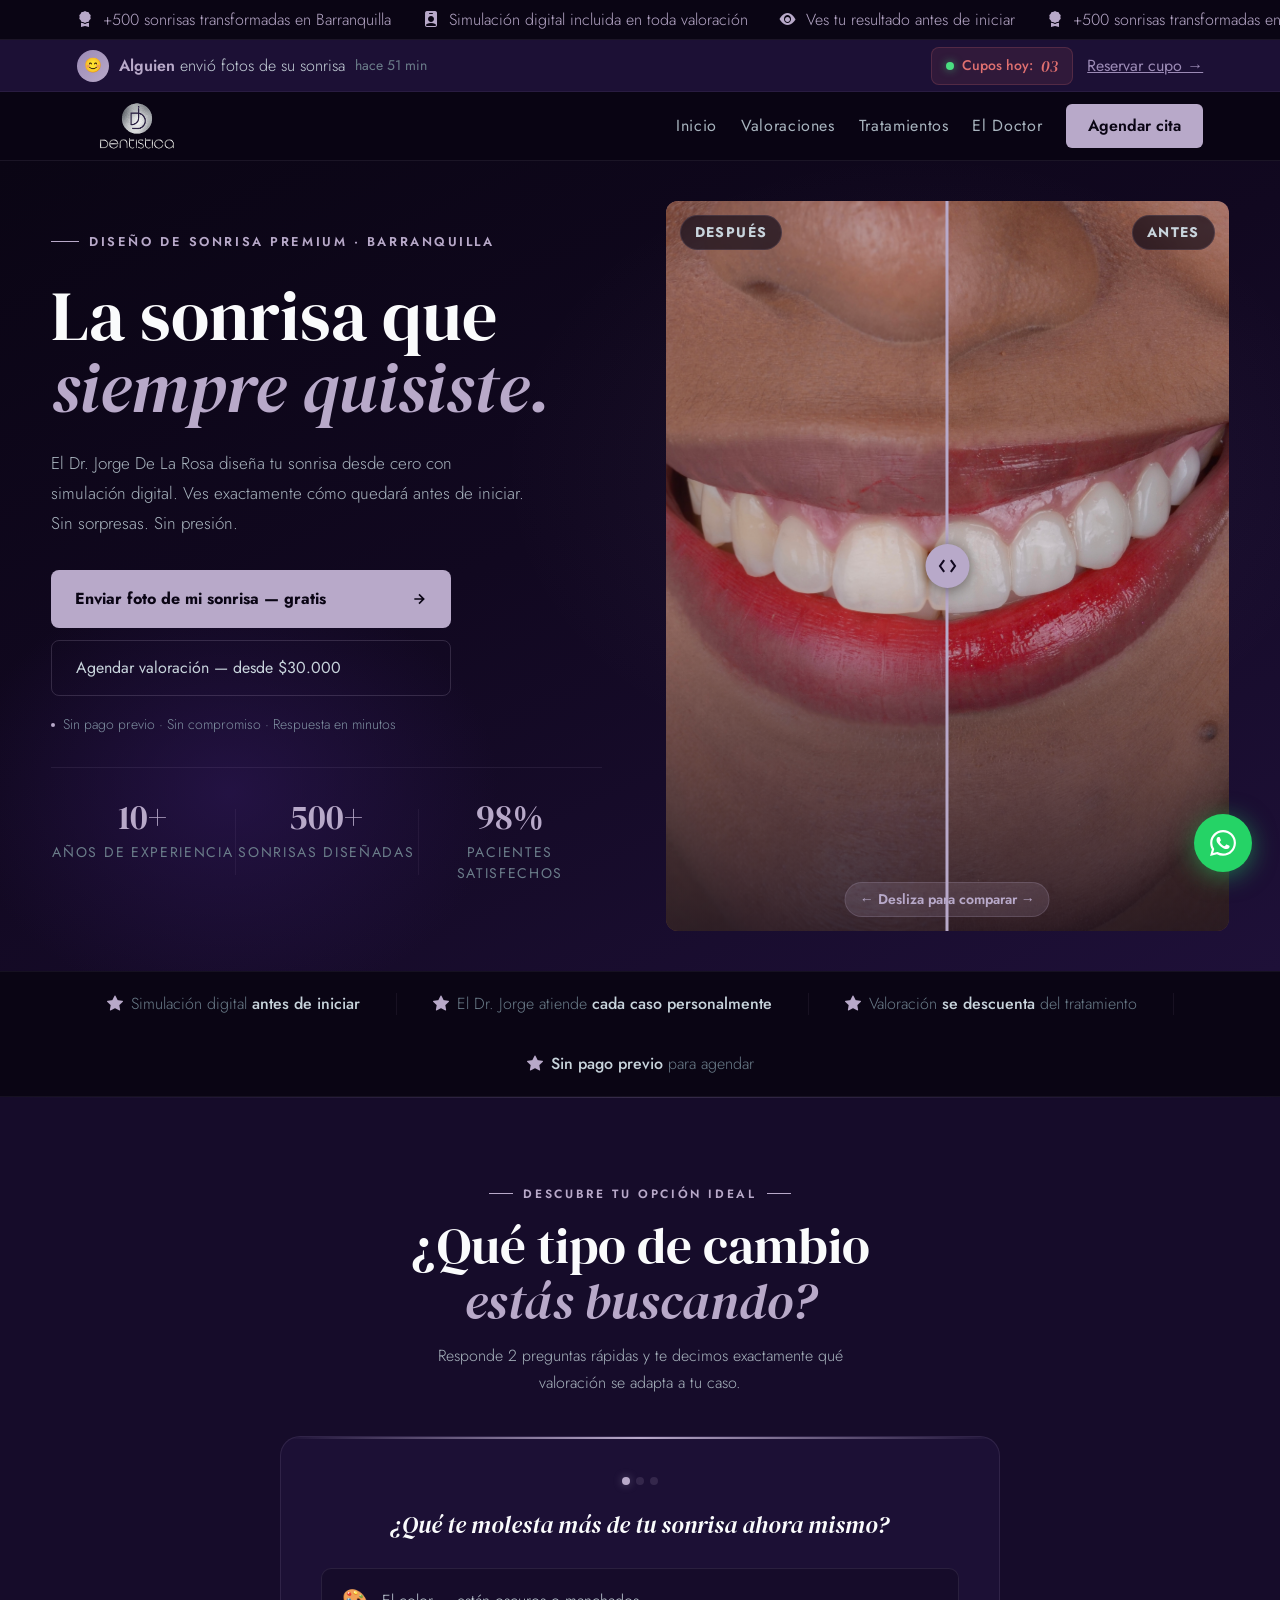
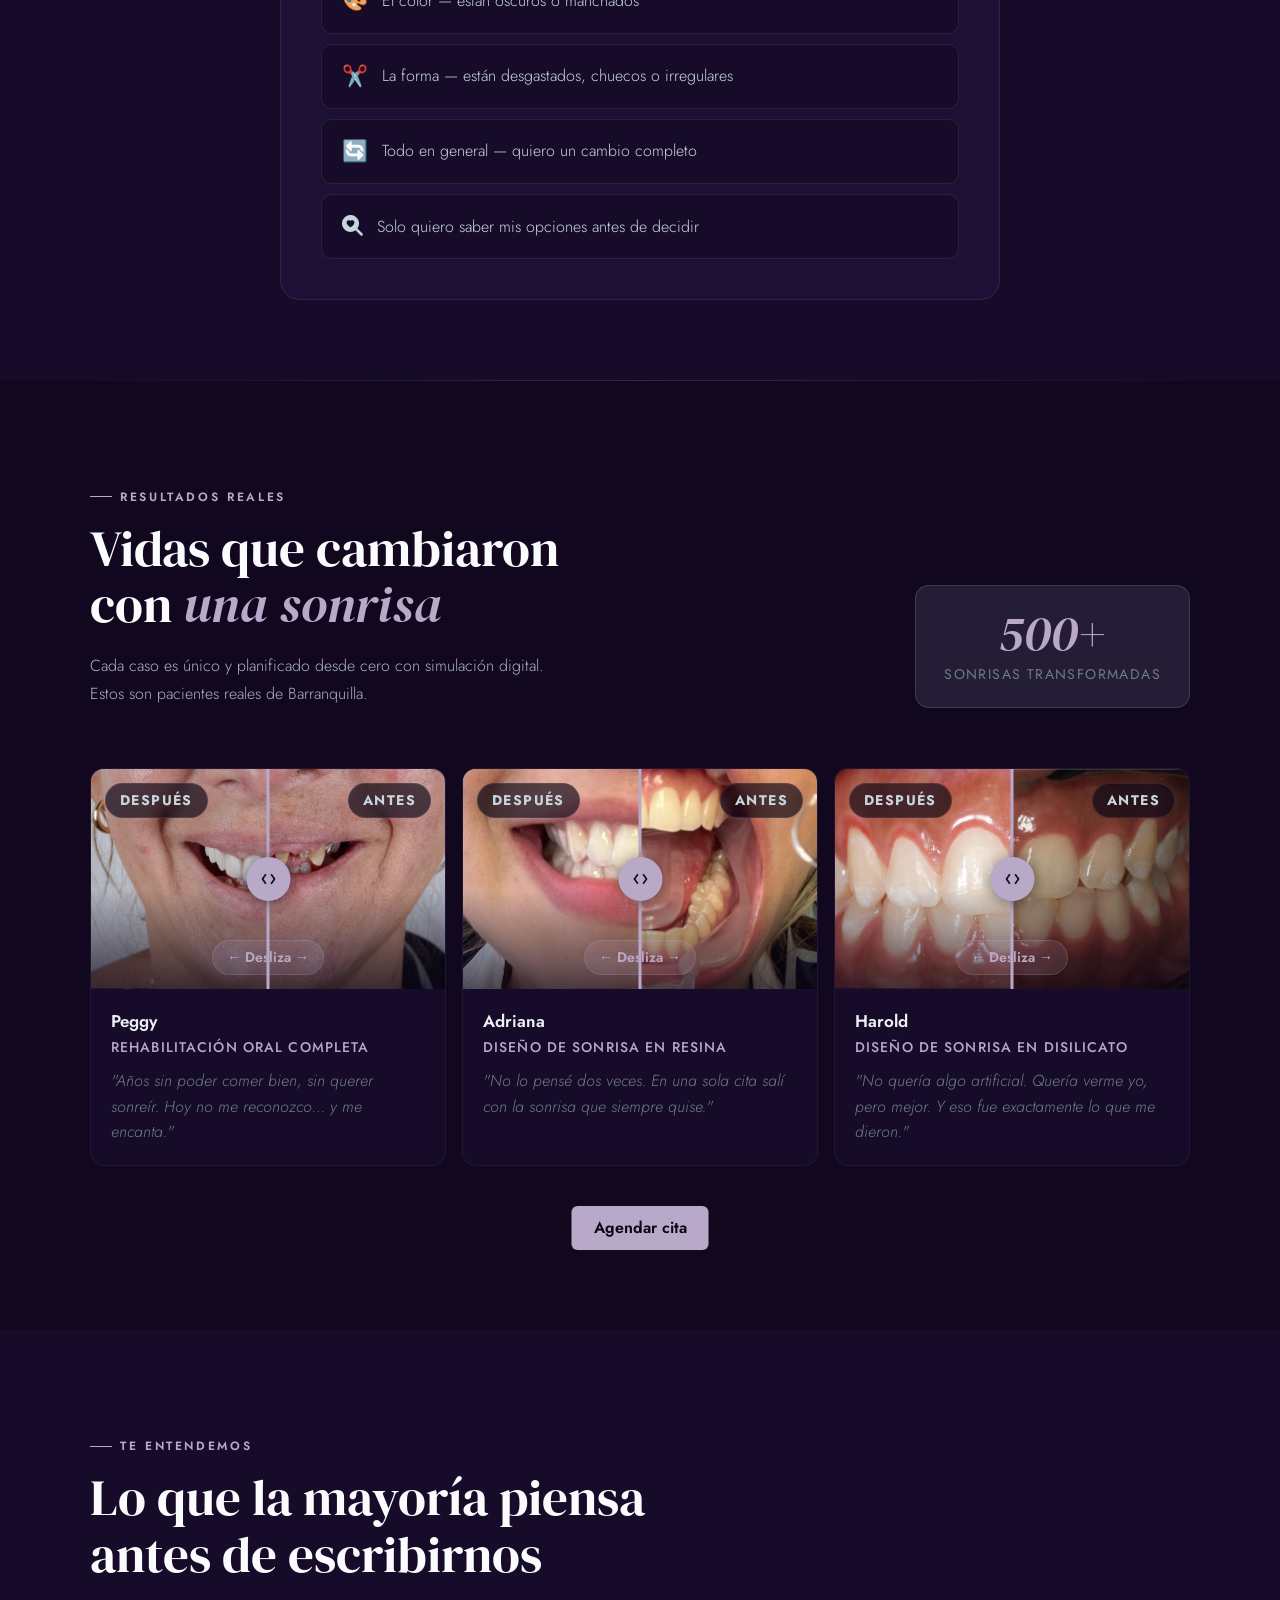
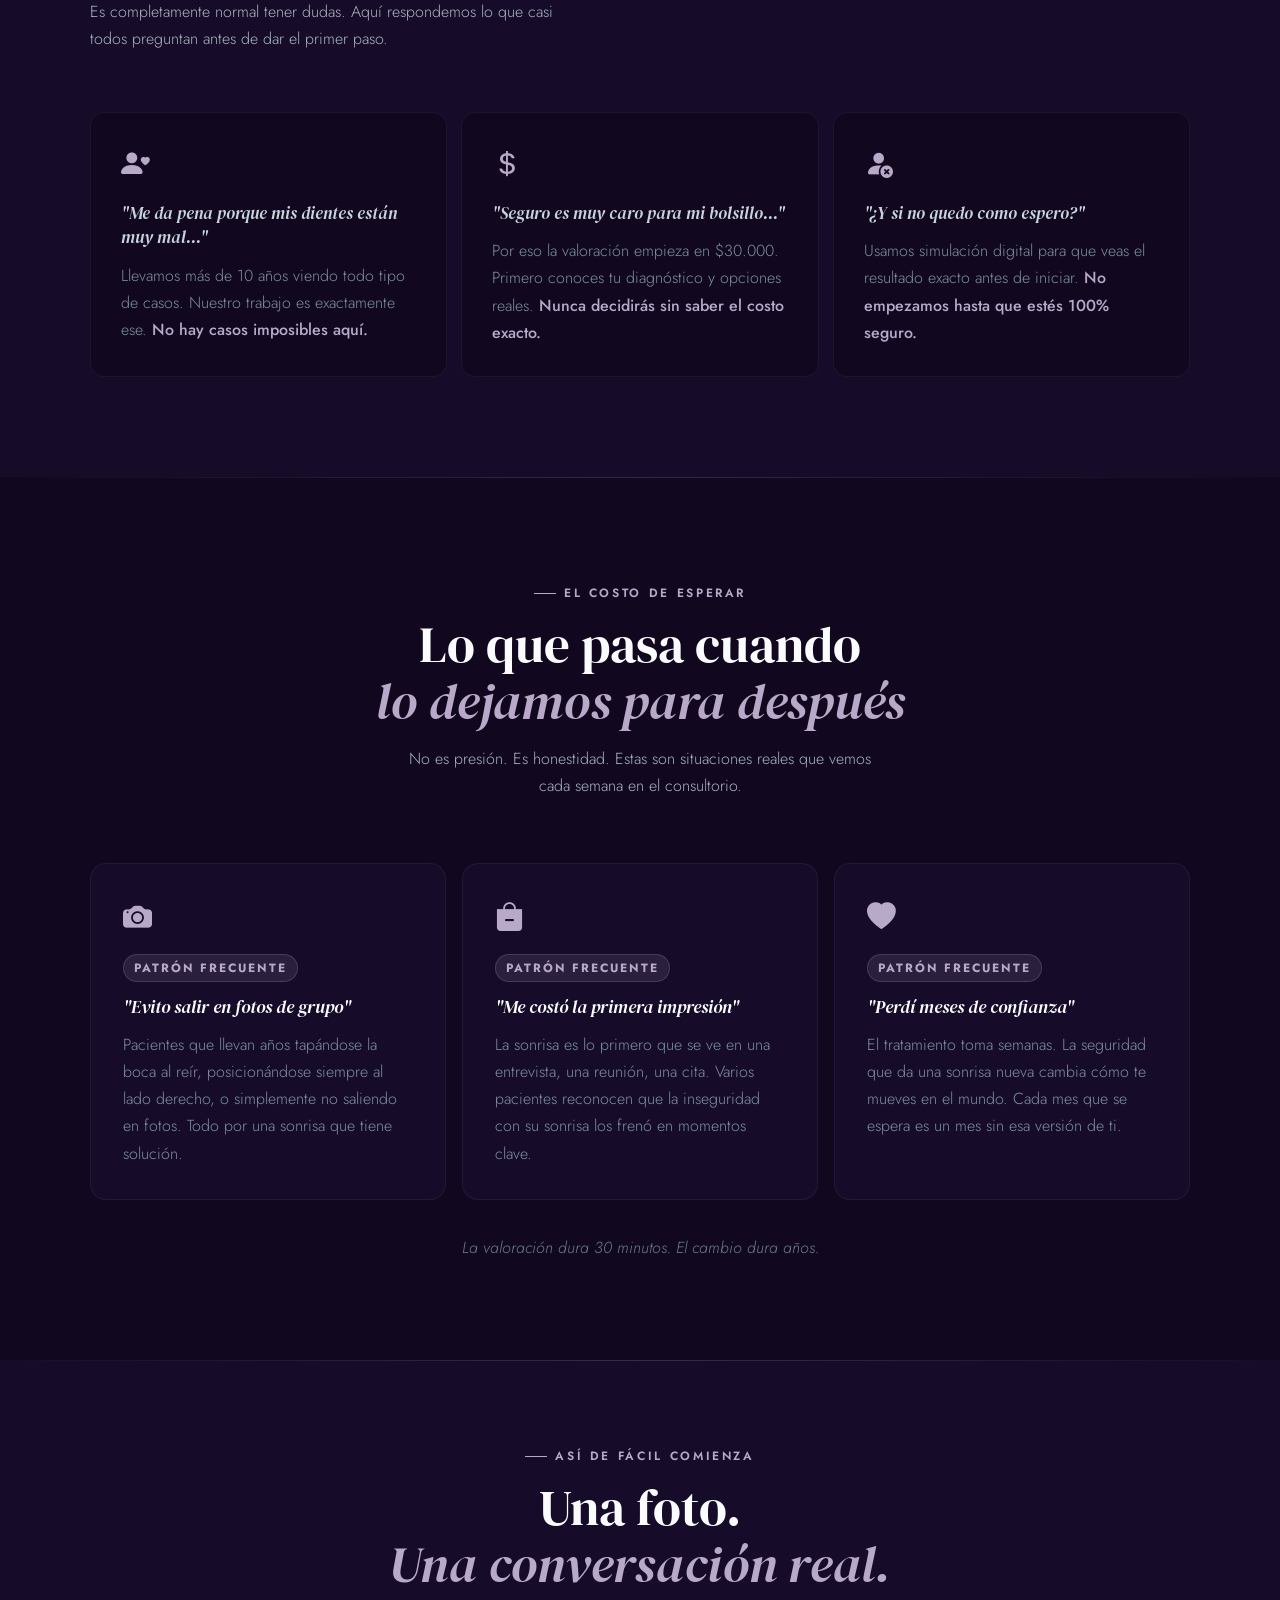
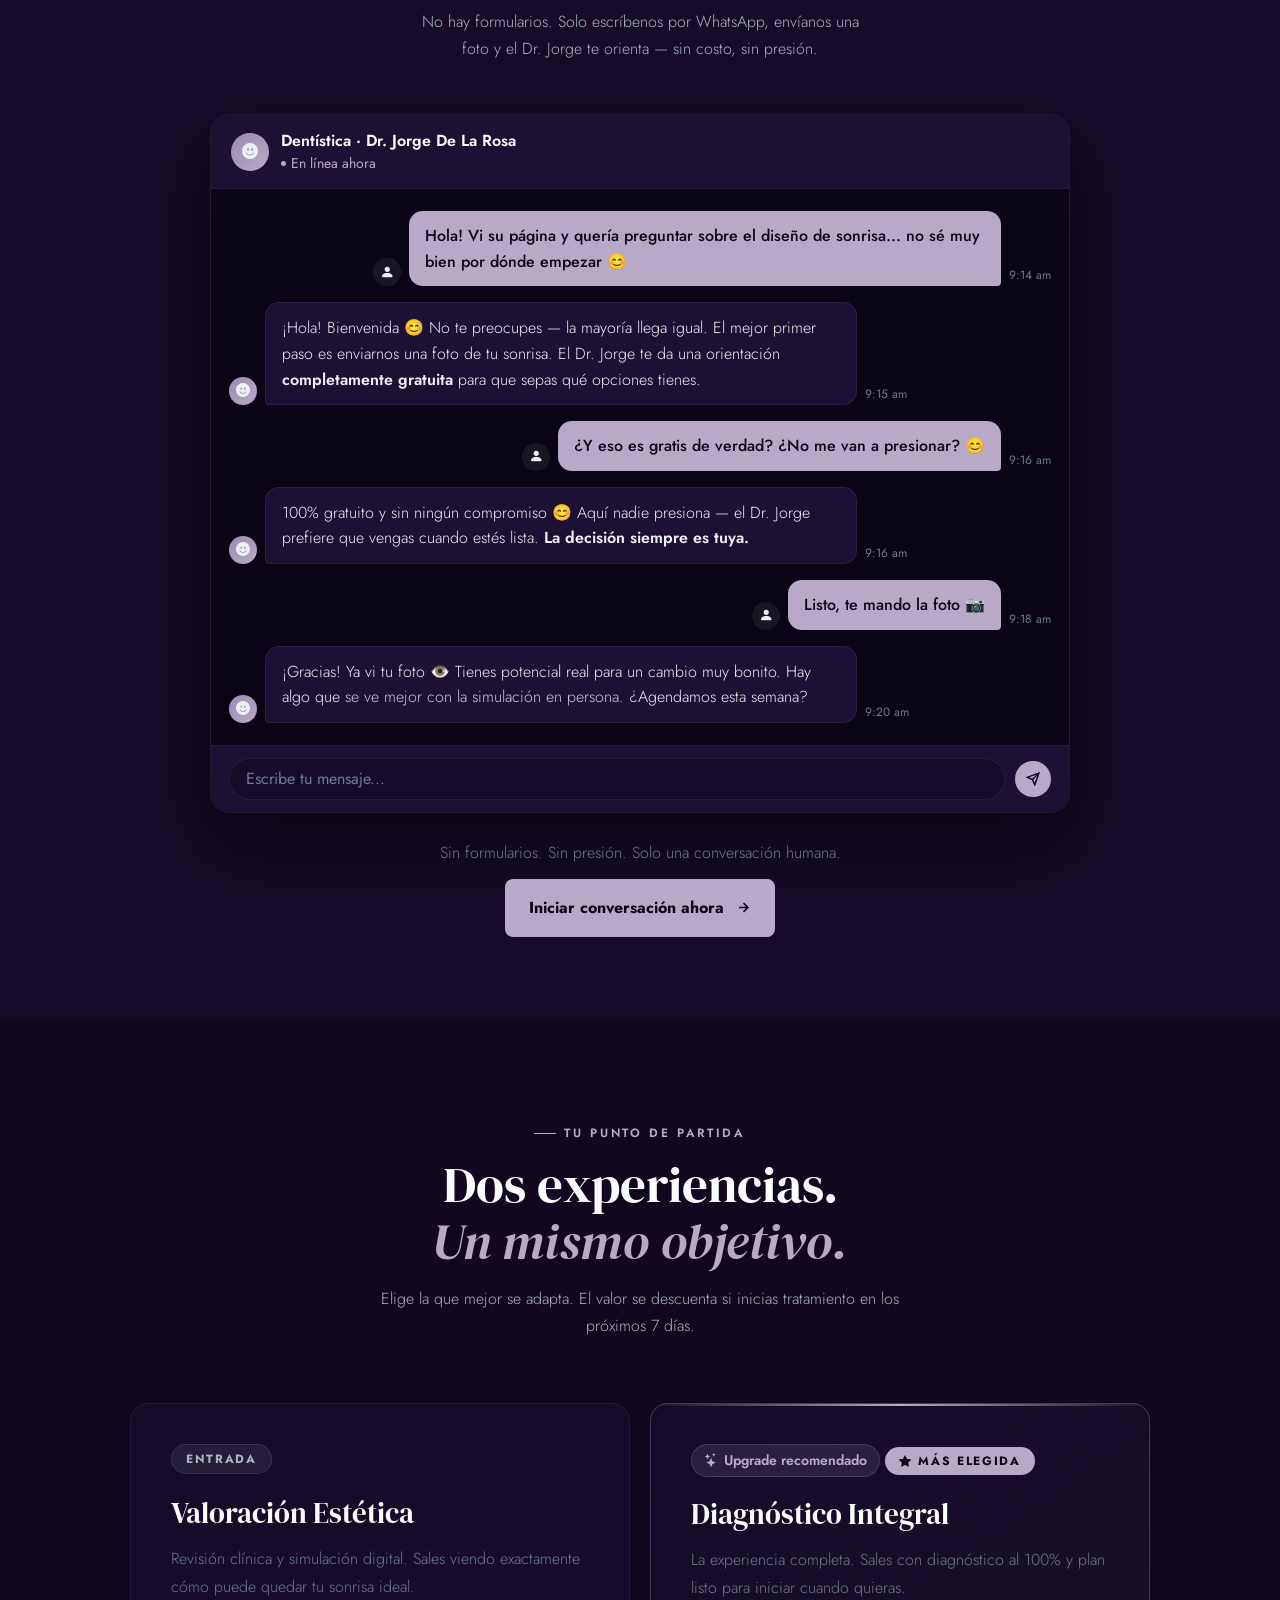
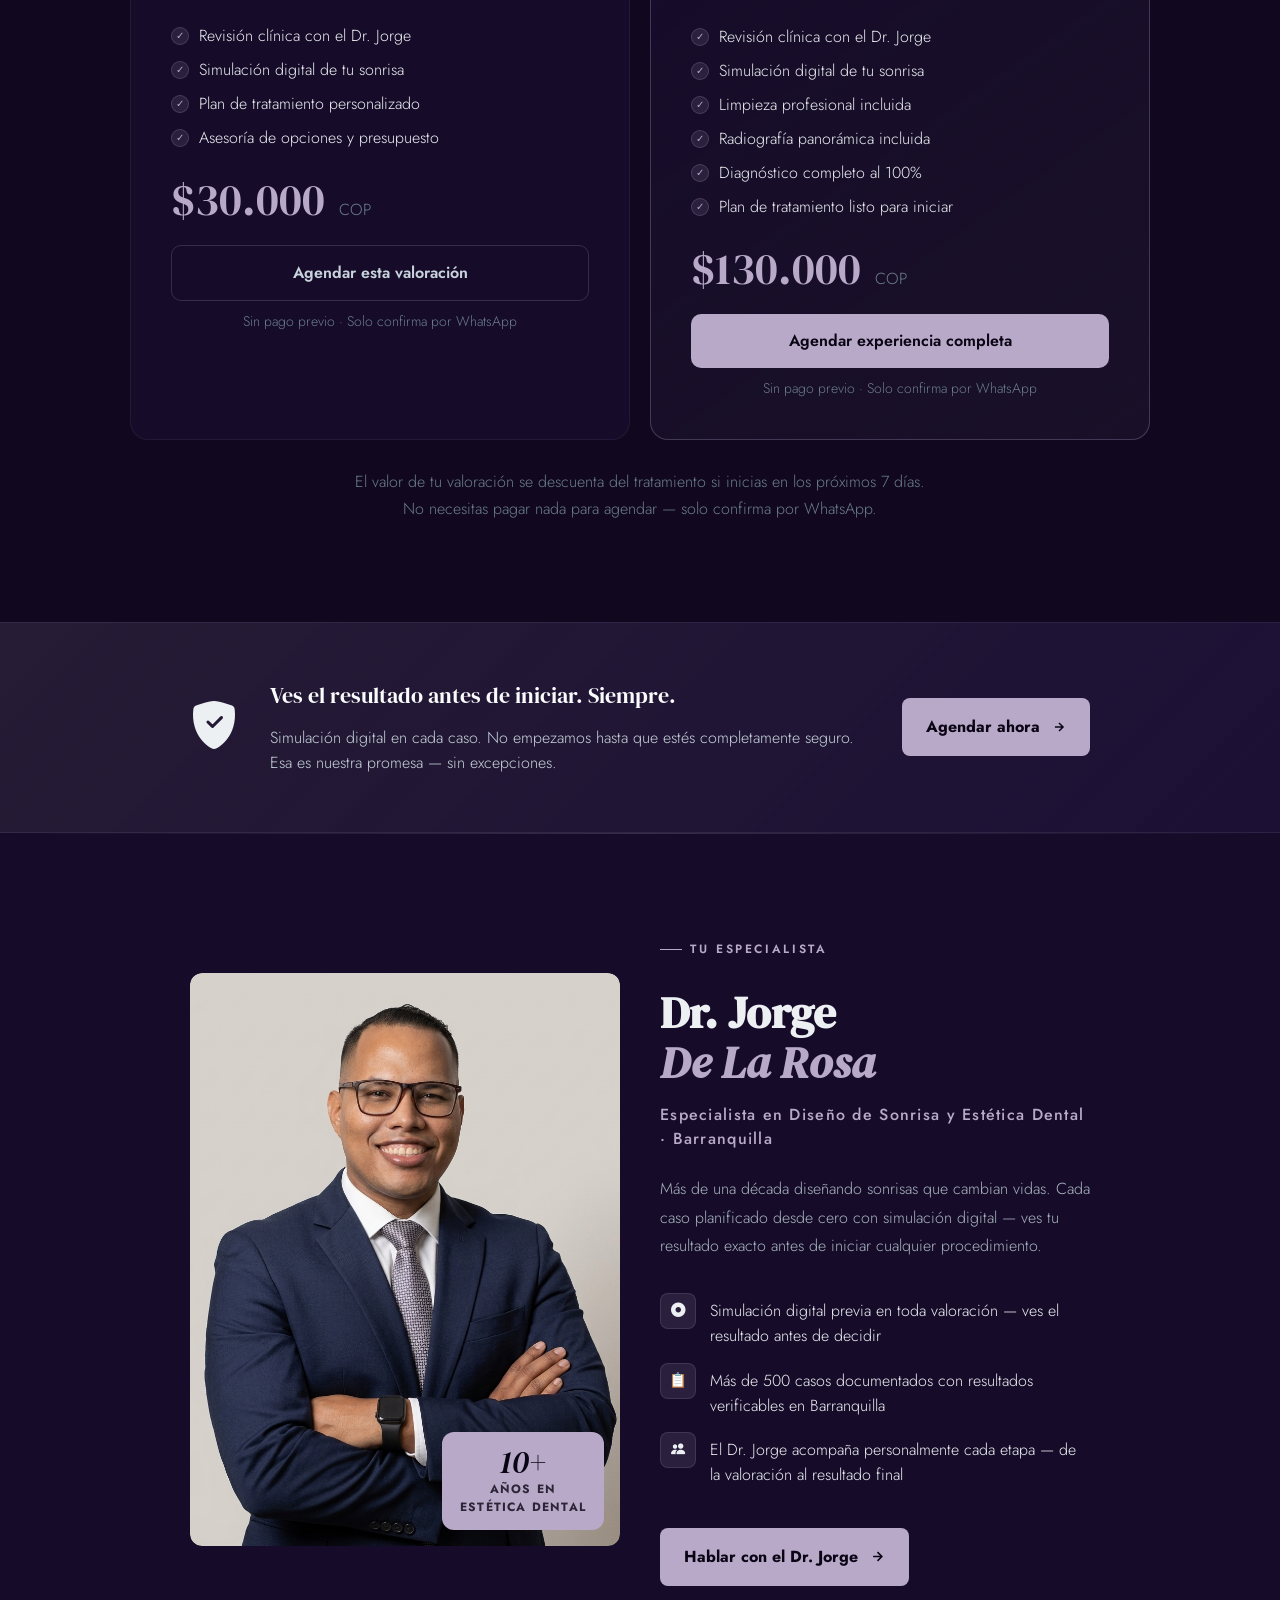
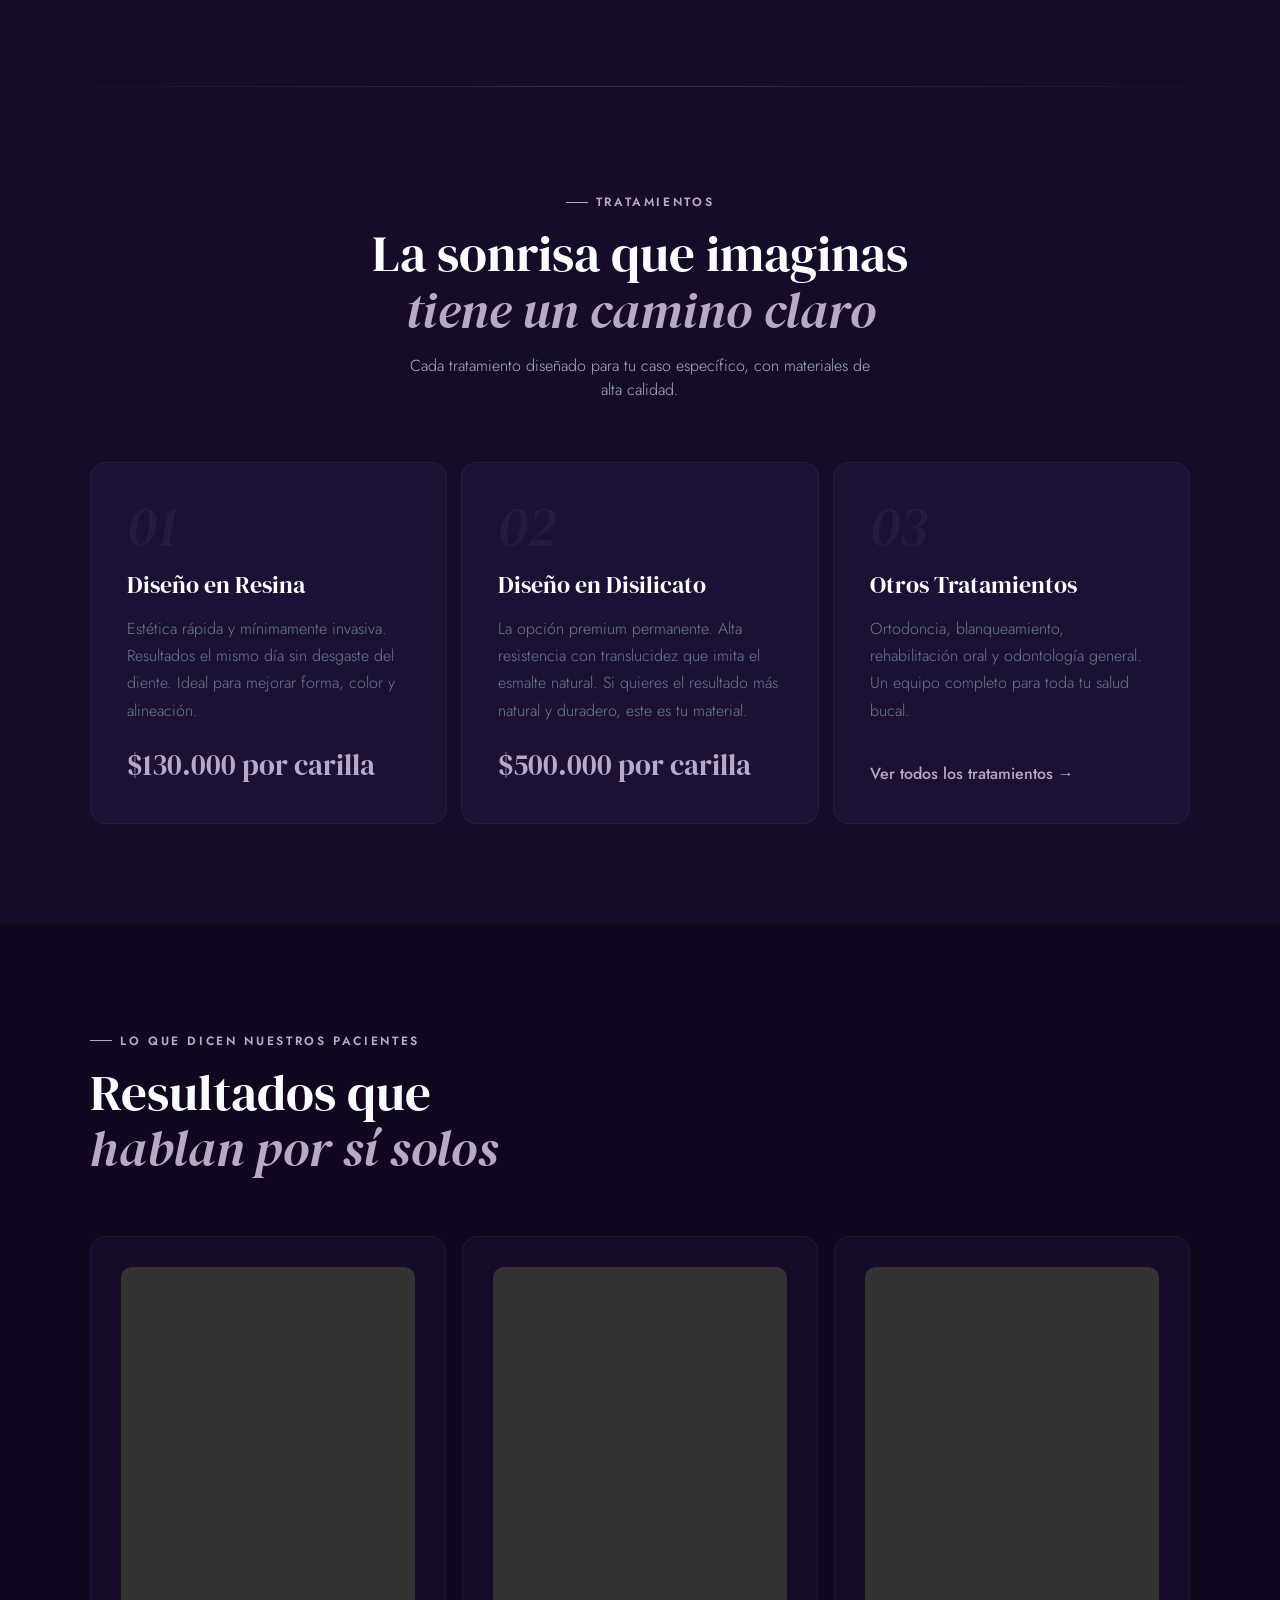
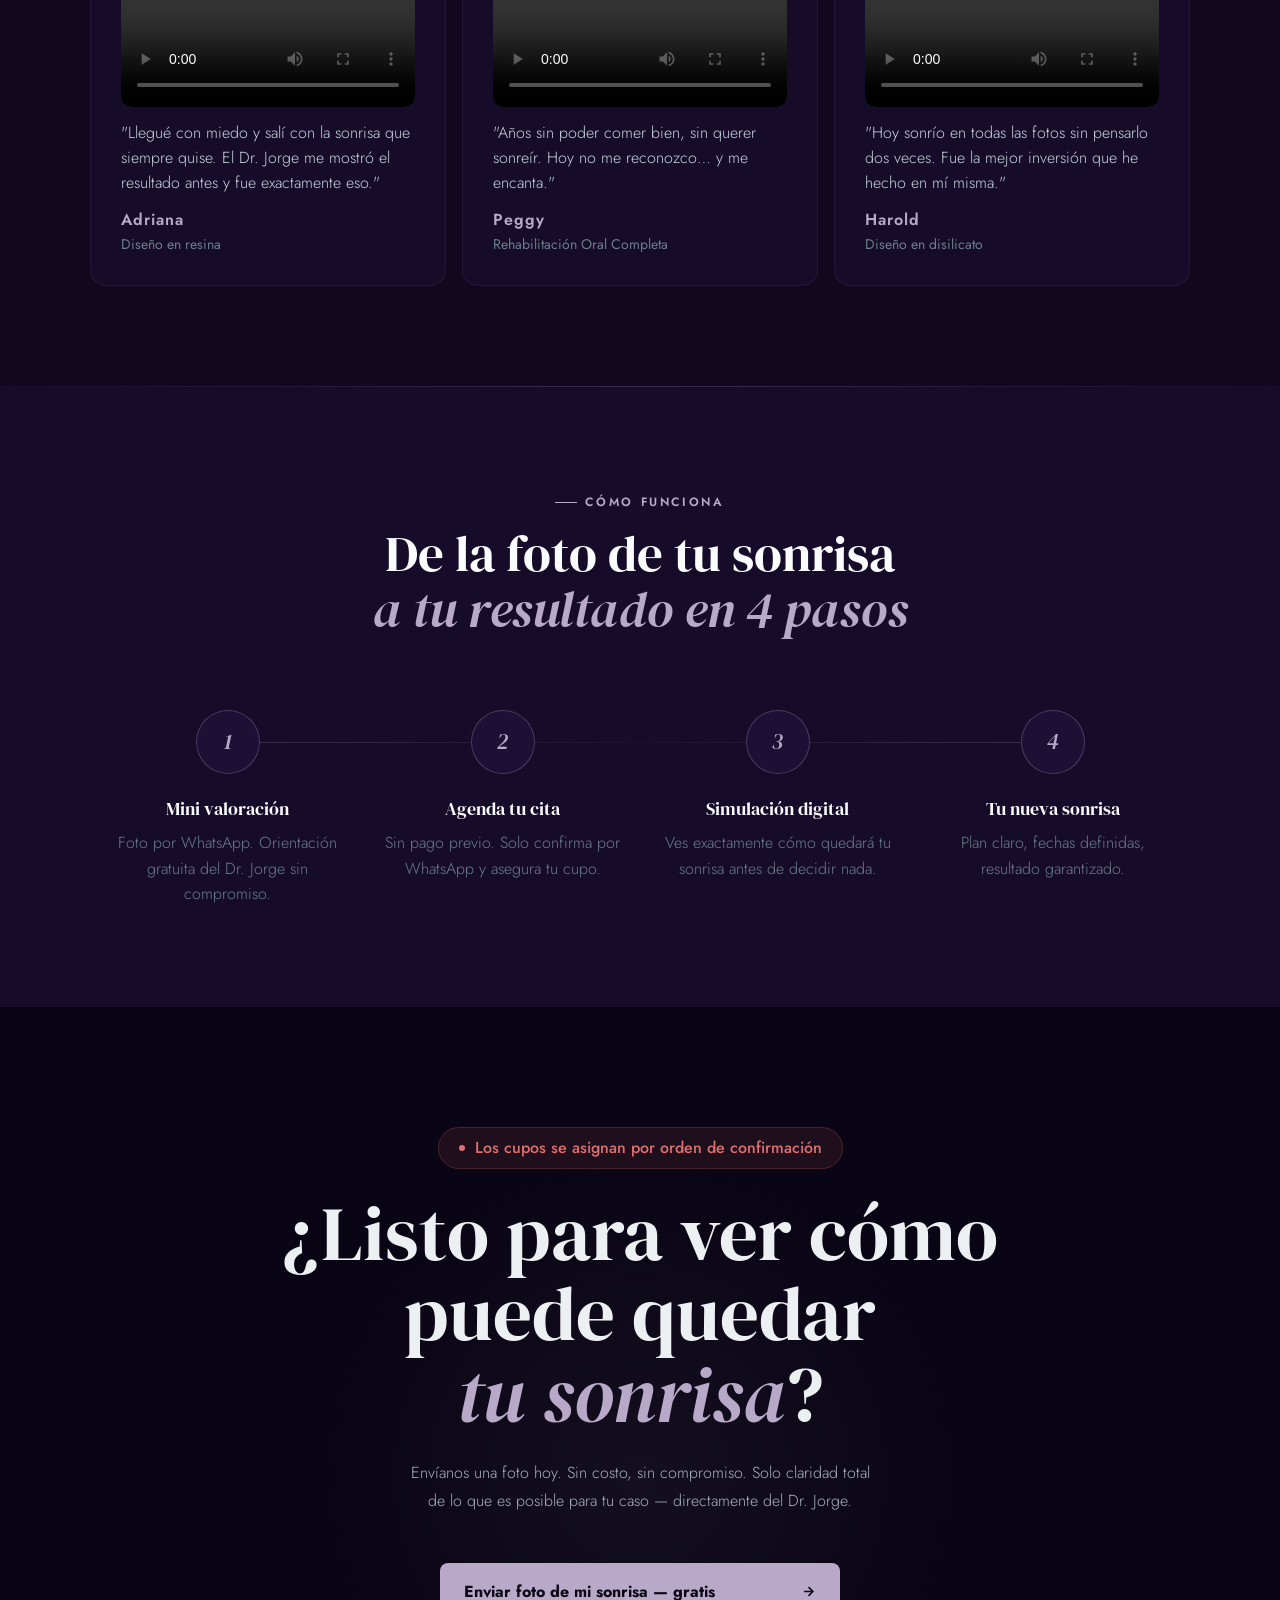
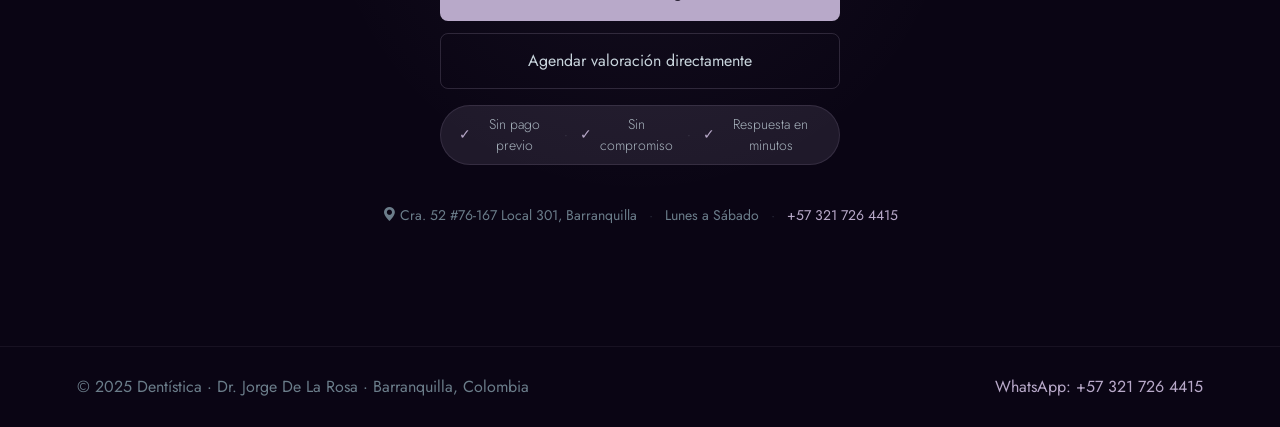
==== index.html @ 44bc18ec "doctor" ====
<!DOCTYPE html>
<html lang="es">
<head>
  <meta charset="UTF-8">
  <meta name="viewport" content="width=device-width, initial-scale=1.0">
  <title>Dentística · Diseño de Sonrisa Premium | Barranquilla</title>
  <link rel="preconnect" href="https://fonts.googleapis.com">
  <link href="https://fonts.googleapis.com/css2?family=Marcellus&family=DM+Serif+Display:ital@0;1&family=Jost:wght@300;400;500;600&display=swap" rel="stylesheet">
  <link rel="stylesheet" href="https://cdn.jsdelivr.net/npm/bootstrap-icons@1.10.5/font/bootstrap-icons.css">
  <link rel="stylesheet" href="styles.css">
  <link rel="icon" href="logoDentisticaCompleto.png">
</head>
<body>

  <!-- ── ANNOUNCEMENT ── -->
  <div class="ann" role="region" aria-label="Anuncios">
    <div class="ann-track">
      <div class="ann-item"><i class="bi bi-award-fill"></i> +500 sonrisas transformadas en Barranquilla</div>
      <div class="ann-item"><i class="bi bi-person-badge-fill"></i> Simulación digital incluida en toda valoración</div>
      <div class="ann-item"><i class="bi bi-eye-fill"></i> Ves tu resultado antes de iniciar</div>
      <div class="ann-item"><i class="bi bi-award-fill"></i> +500 sonrisas transformadas en Barranquilla</div>
      <div class="ann-item"><i class="bi bi-person-badge-fill"></i> Simulación digital incluida en toda valoración</div>
      <div class="ann-item"><i class="bi bi-eye-fill"></i> Ves tu resultado antes de iniciar</div>
      <div class="ann-item"><i class="bi bi-award-fill"></i> +500 sonrisas transformadas en Barranquilla</div>
    </div>
  </div>

  <!-- ── ACTIVITY BAR ── -->
  <div class="activity-bar">
    <div class="ab-left">
      <div class="ab-avatar">😊</div>
      <div class="ab-label" id="abLabel"><b>Alguien</b> envió fotos de su sonrisa</div>
      <div class="ab-time" id="abTime">hace 51 min</div>
    </div>
    <div class="ab-urgency">
      <span class="ab-dot"></span>
      <span>Cupos hoy:</span>
      <span class="ab-timer" id="abTimer">03</span>
    </div>
    <a href="https://wa.me/573217264415?text=Hola!%20Quiero%20reservar%20mi%20cupo" style="color: var(--lila-d); text-decoration: underline;">Reservar cupo →</a>
  </div>

  <!-- ── NAVBAR ── -->
  <nav class="navbar">
    <div class="nav-container">
      <a href="index.html" class="logo">
        <img src="logoDentisticaCompleto.png" alt="Dentística" class="logo-img">
      </a>
      <button class="nav-toggle" id="navToggle" aria-label="Menú">
        <span></span><span></span><span></span>
      </button>
      <div class="nav-menu" id="navMenu">
        <a href="index.html" class="nav-link">Inicio</a>
        <a href="valoracion.html" class="nav-link">Valoraciones</a>
        <a href="tratamientos.html" class="nav-link">Tratamientos</a>
        <a href="doctor.html" class="nav-link">El Doctor</a>
        <a href="https://wa.me/573217264415?text=Hola!%20Quiero%20agendar%20mi%20valoración" class="nav-cta">Agendar cita</a>
      </div>
    </div>
  </nav>

  <!-- ── HERO ── -->
  <section class="hero">
    <div class="hero-bg"></div>
    <div class="hero-left">
      <div class="eyebrow"><span class="eline"></span>Diseño de Sonrisa Premium · Barranquilla</div>
      <h1 class="hero-h1">
        <span class="ln">La sonrisa que</span>
        <span class="li">siempre quisiste.</span>
      </h1>
      <p class="hero-sub">El Dr. Jorge De La Rosa diseña tu sonrisa desde cero con simulación digital. Ves exactamente cómo quedará antes de iniciar. Sin sorpresas. Sin presión.</p>
      <div class="hero-ctas">
        <a href="https://wa.me/573217264415?text=Hola!%20Quiero%20enviar%20la%20foto%20de%20mi%20sonrisa%20para%20mi%20valoración%20gratuita" class="btn-main">
          <span>Enviar foto de mi sonrisa — gratis</span>
          <svg width="16" height="16" viewBox="0 0 24 24" fill="none" stroke="currentColor" stroke-width="2.5"><path d="M5 12h14M12 5l7 7-7 7"/></svg>
        </a>
        <a href="https://wa.me/573217264415?text=Hola!%20Quiero%20agendar%20mi%20valoración%20desde%2030.000" class="btn-ghost">Agendar valoración — desde $30.000</a>
        <div class="hero-trust"><span class="trust-dot"></span>Sin pago previo · Sin compromiso · Respuesta en minutos</div>
      </div>
      <div class="hero-stats">
        <div class="stat"><div class="stat-n">10+</div><div class="stat-l">Años de experiencia</div></div>
        <div class="stat"><div class="stat-n">500+</div><div class="stat-l">Sonrisas diseñadas</div></div>
        <div class="stat"><div class="stat-n">98%</div><div class="stat-l">Pacientes satisfechos</div></div>
      </div>
    </div>
    <div class="hero-right">
      <div class="ba-wrap" id="heroBA">
        <img class="ba-img ba-img-before" src="imgDespues1.JPG" alt="Después">
        <img class="ba-img ba-img-after"  src="imgAntes1.JPG"  alt="Antes">
        <div class="ba-fade"></div>
        <span class="ba-lbl ba-lbl-b">Después</span>
        <span class="ba-lbl ba-lbl-a">Antes</span>
        <div class="ba-slider">
          <div class="ba-slider-btn">
            <svg width="20" height="20" viewBox="0 0 24 24" fill="none" stroke="#110820" stroke-width="2.5"><path d="M8 5l-5 7 5 7M16 5l5 7-5 7"/></svg>
          </div>
        </div>
        <span class="ba-hint">← Desliza para comparar →</span>
      </div>
    </div>
  </section>

  <!-- ── STRIP ── -->
  <div class="strip">
    <div class="si"><i class="bi bi-star-fill dot"></i><span>Simulación digital <strong>antes de iniciar</strong></span></div>
    <div class="sd"></div>
    <div class="si"><i class="bi bi-star-fill dot"></i><span>El Dr. Jorge atiende <strong>cada caso personalmente</strong></span></div>
    <div class="sd"></div>
    <div class="si"><i class="bi bi-star-fill dot"></i><span>Valoración <strong>se descuenta</strong> del tratamiento</span></div>
    <div class="sd"></div>
    <div class="si"><i class="bi bi-star-fill dot"></i><span><strong>Sin pago previo</strong> para agendar</span></div>
  </div>

  <!-- ── QUIZ ── -->
  <section class="quiz-sec">
    <div class="quiz-inner">
      <div class="quiz-header">
        <span class="s-eyebrow-c">Descubre tu opción ideal</span>
        <h2 class="s-title">¿Qué tipo de cambio<br><em>estás buscando?</em></h2>
        <p>Responde 2 preguntas rápidas y te decimos exactamente qué valoración se adapta a tu caso.</p>
      </div>
      <div class="quiz-card">
        <div class="quiz-progress">
          <div class="qp-dot active" id="dot-1"></div>
          <div class="qp-dot" id="dot-2"></div>
          <div class="qp-dot" id="dot-3"></div>
        </div>
        <div class="quiz-step active" id="step-1">
          <div class="quiz-q">¿Qué te molesta más de tu sonrisa ahora mismo?</div>
          <div class="quiz-options">
            <div class="quiz-opt" onclick="nextStep(2,'color')"><span class="quiz-opt-icon">🎨</span>El color — están oscuros o manchados</div>
            <div class="quiz-opt" onclick="nextStep(2,'forma')"><span class="quiz-opt-icon">✂️</span>La forma — están desgastados, chuecos o irregulares</div>
            <div class="quiz-opt" onclick="nextStep(2,'todo')"><span class="quiz-opt-icon">🔄</span>Todo en general — quiero un cambio completo</div>
            <div class="quiz-opt" onclick="nextStep(2,'info')"><span class="quiz-opt-icon"><i class="bi bi-search-heart-fill"></i></span>Solo quiero saber mis opciones antes de decidir</div>
          </div>
        </div>
        <div class="quiz-step" id="step-2">
          <div class="quiz-q">¿Cuándo te gustaría ver el resultado?</div>
          <div class="quiz-options">
            <div class="quiz-opt" onclick="nextStep(3,'rapido')"><span class="quiz-opt-icon">⚡</span>Lo antes posible — quiero verlo pronto</div>
            <div class="quiz-opt" onclick="nextStep(3,'calidad')"><span class="quiz-opt-icon"><i class="bi bi-gem"></i></span>Me tomo el tiempo — quiero lo mejor</div>
            <div class="quiz-opt" onclick="nextStep(3,'no-se')"><span class="quiz-opt-icon">🤔</span>Aún no sé — primero quiero conocer mis opciones</div>
          </div>
        </div>
        <div class="quiz-step" id="step-3">
          <div class="quiz-result-badge"><i class="bi bi-stars"></i> Tu opción ideal</div>
          <div class="quiz-result-title" id="quiz-title">Valoración Estética — $30.000</div>
          <div class="quiz-result-desc" id="quiz-desc">Basado en lo que nos contaste, la Valoración Estética es el primer paso perfecto.</div>
          <a id="quiz-cta" href="https://wa.me/573217264415?text=Hola!%20Hice%20el%20quiz%20y%20quiero%20agendar" class="btn-main" style="max-width:320px;margin:18px auto 0;justify-content:center;">
            <span id="quiz-cta-text">Agendar mi Valoración Estética</span>
          </a>
        </div>
      </div>
    </div>
  </section>

  <!-- ── TRANSFORMACIONES ── -->
  <section class="transform">
    <div class="transform-inner">
      <div class="transform-top">
        <div>
          <span class="s-label">Resultados reales</span>
          <h2 class="s-title">Vidas que cambiaron<br>con <em>una sonrisa</em></h2>
          <p class="transform-intro">Cada caso es único y planificado desde cero con simulación digital. Estos son pacientes reales de Barranquilla.</p>
        </div>
        <div class="counter-badge">
          <div class="counter-n">500+</div>
          <div class="counter-l">Sonrisas transformadas</div>
        </div>
      </div>
      <div class="ba-grid">
        <div class="ba-card">
          <div class="ba-card-visual">
            <div class="ba-wrap">
              <img class="ba-img ba-img-before" src="imgAntes0.JPG" alt="Después">
              <img class="ba-img ba-img-after"  src="imgDespues0.JPG"  alt="Antes">
              <div class="ba-fade"></div>
              <span class="ba-lbl ba-lbl-b">Después</span>
              <span class="ba-lbl ba-lbl-a">Antes</span>
              <div class="ba-slider"><div class="ba-slider-btn"><svg width="16" height="16" viewBox="0 0 24 24" fill="none" stroke="#110820" stroke-width="2.5"><path d="M8 5l-5 7 5 7M16 5l5 7-5 7"/></svg></div></div>
              <span class="ba-hint">← Desliza →</span>
            </div>
          </div>
          <div class="ba-info">
            <div class="ba-name">Peggy</div>
            <div class="ba-service">REHABILITACIÓN ORAL COMPLETA</div>
            <div class="ba-quote">&quot;Años sin poder comer bien, sin querer sonreír. Hoy no me reconozco… y me encanta.&quot;</div>
          </div>
        </div>
        <div class="ba-card">
          <div class="ba-card-visual">
            <div class="ba-wrap">
              <img class="ba-img ba-img-before" src="caso 1 blanqueamiento (1).jpeg" alt="Después">
              <img class="ba-img ba-img-after"  src="caso 1 blanqueamiento (2).jpeg"  alt="Antes">
              <div class="ba-fade"></div>
              <span class="ba-lbl ba-lbl-b">Después</span>
              <span class="ba-lbl ba-lbl-a">Antes</span>
              <div class="ba-slider"><div class="ba-slider-btn"><svg width="16" height="16" viewBox="0 0 24 24" fill="none" stroke="#110820" stroke-width="2.5"><path d="M8 5l-5 7 5 7M16 5l5 7-5 7"/></svg></div></div>
              <span class="ba-hint">← Desliza →</span>
            </div>
          </div>
          <div class="ba-info">
            <div class="ba-name">Adriana</div>
            <div class="ba-service">DISEÑO DE SONRISA EN RESINA</div>
            <div class="ba-quote">&quot;No lo pensé dos veces. En una sola cita salí con la sonrisa que siempre quise.&quot;</div>
          </div>
        </div>
        <div class="ba-card">
          <div class="ba-card-visual">
            <div class="ba-wrap">
              <img class="ba-img ba-img-before" src="caso 2 blanqueamiento y recort (1).jpeg" alt="Después">
              <img class="ba-img ba-img-after"  src="caso 2 blanqueamiento y recort (2).jpeg"  alt="Antes">
              <div class="ba-fade"></div>
              <span class="ba-lbl ba-lbl-b">Después</span>
              <span class="ba-lbl ba-lbl-a">Antes</span>
              <div class="ba-slider"><div class="ba-slider-btn"><svg width="16" height="16" viewBox="0 0 24 24" fill="none" stroke="#110820" stroke-width="2.5"><path d="M8 5l-5 7 5 7M16 5l5 7-5 7"/></svg></div></div>
              <span class="ba-hint">← Desliza →</span>
            </div>
          </div>
          <div class="ba-info">
            <div class="ba-name">Harold</div>
            <div class="ba-service">DISEÑO DE SONRISA EN DISILICATO</div>
            <div class="ba-quote">&quot;No quería algo artificial. Quería verme yo, pero mejor. Y eso fue exactamente lo que me
dieron.&quot;</div>
          </div>
        </div>
      </div>
      <a href="https://wa.me/573217264415?text=Hola!%20Quiero%20agendar%20mi%20valoración" class="nav-cta btn-ex">Agendar cita</a>
    </div>
  </section>

  <!-- ── MIEDOS ── -->
  <section class="miedos">
    <div class="miedos-inner">
      <div class="miedos-header">
        <span class="s-label">Te entendemos</span>
        <h2 class="s-title">Lo que la mayoría piensa<br>antes de escribirnos</h2>
        <p>Es completamente normal tener dudas. Aquí respondemos lo que casi todos preguntan antes de dar el primer paso.</p>
      </div>
      <div class="miedos-grid">
        <div class="miedo">
          <div class="miedo-icon"><i class="bi bi-person-heart"></i></div>
          <p class="miedo-q">"Me da pena porque mis dientes están muy mal..."</p>
          <p class="miedo-a">Llevamos más de 10 años viendo todo tipo de casos. Nuestro trabajo es exactamente ese. <strong>No hay casos imposibles aquí.</strong></p>
        </div>
        <div class="miedo">
          <div class="miedo-icon"><i class="bi bi-currency-dollar"></i></div>
          <p class="miedo-q">"Seguro es muy caro para mi bolsillo..."</p>
          <p class="miedo-a">Por eso la valoración empieza en $30.000. Primero conoces tu diagnóstico y opciones reales. <strong>Nunca decidirás sin saber el costo exacto.</strong></p>
        </div>
        <div class="miedo">
          <div class="miedo-icon"><i class="bi bi-person-fill-x"></i></div>
          <p class="miedo-q">"¿Y si no quedo como espero?"</p>
          <p class="miedo-a">Usamos simulación digital para que veas el resultado exacto antes de iniciar. <strong>No empezamos hasta que estés 100% seguro.</strong></p>
        </div>
      </div>
    </div>
  </section>

  <!-- ── LOSS ANCHOR ── -->
  <section class="loss-sec">
    <div class="loss-inner">
      <div class="loss-header">
        <span class="s-label">El costo de esperar</span>
        <h2 class="s-title">Lo que pasa cuando<br><em>lo dejamos para después</em></h2>
        <p class="loss-sub">No es presión. Es honestidad. Estas son situaciones reales que vemos cada semana en el consultorio.</p>
      </div>
      <div class="loss-grid">
        <div class="loss-card">
          <div class="loss-icon"><i class="bi bi-camera-fill"></i></div>
          <div class="loss-badge">Patrón frecuente</div>
          <div class="loss-q">"Evito salir en fotos de grupo"</div>
          <p class="loss-a">Pacientes que llevan años tapándose la boca al reír, posicionándose siempre al lado derecho, o simplemente no saliendo en fotos. Todo por una sonrisa que tiene solución.</p>
        </div>
        <div class="loss-card">
          <div class="loss-icon"><i class="bi bi-bag-dash-fill"></i></div>
          <div class="loss-badge">Patrón frecuente</div>
          <div class="loss-q">"Me costó la primera impresión"</div>
          <p class="loss-a">La sonrisa es lo primero que se ve en una entrevista, una reunión, una cita. Varios pacientes reconocen que la inseguridad con su sonrisa los frenó en momentos clave.</p>
        </div>
        <div class="loss-card">
          <div class="loss-icon"><i class="bi bi-heart-fill"></i></div>
          <div class="loss-badge">Patrón frecuente</div>
          <div class="loss-q">"Perdí meses de confianza"</div>
          <p class="loss-a">El tratamiento toma semanas. La seguridad que da una sonrisa nueva cambia cómo te mueves en el mundo. Cada mes que se espera es un mes sin esa versión de ti.</p>
        </div>
      </div>
      <p class="loss-fn">La valoración dura 30 minutos. El cambio dura años.</p>
    </div>
  </section>

  <!-- ── CHAT ── -->
  <section class="chat-sec">
    <div class="chat-inner">
      <div class="chat-header">
        <span class="s-label">Así de fácil comienza</span>
        <h2 class="s-title">Una foto.<br><em>Una conversación real.</em></h2>
        <p>No hay formularios. Solo escríbenos por WhatsApp, envíanos una foto y el Dr. Jorge te orienta — sin costo, sin presión.</p>
      </div>
      <div class="chat-win">
        <div class="chat-bar">
          <div class="c-av"><i class="bi bi-emoji-smile-fill"></i></div>
          <div>
            <div class="c-name">Dentística · Dr. Jorge De La Rosa</div>
            <div class="c-status"><span class="c-dot"></span>En línea ahora</div>
          </div>
        </div>
        <div class="chat-body">
          <div class="msg r">
            <div class="m-time">9:14 am</div>
            <div class="bub p">Hola! Vi su página y quería preguntar sobre el diseño de sonrisa... no sé muy bien por dónde empezar 😊</div>
            <div class="m-av p"><i class="bi bi-person-fill"></i></div>
          </div>
          <div class="msg">
            <div class="m-av c"><i class="bi bi-emoji-smile-fill"></i></div>
            <div class="bub c">¡Hola! Bienvenida 😊 No te preocupes — la mayoría llega igual. El mejor primer paso es enviarnos una foto de tu sonrisa. El Dr. Jorge te da una orientación <strong>completamente gratuita</strong> para que sepas qué opciones tienes.</div>
            <div class="m-time">9:15 am</div>
          </div>
          <div class="msg r">
            <div class="m-time">9:16 am</div>
            <div class="bub p">¿Y eso es gratis de verdad? ¿No me van a presionar? 😊</div>
            <div class="m-av p"><i class="bi bi-person-fill"></i></div>
          </div>
          <div class="msg">
            <div class="m-av c"><i class="bi bi-emoji-smile-fill"></i></div>
            <div class="bub c">100% gratuito y sin ningún compromiso 😊 Aquí nadie presiona — el Dr. Jorge prefiere que vengas cuando estés lista. <strong>La decisión siempre es tuya.</strong></div>
            <div class="m-time">9:16 am</div>
          </div>
          <div class="msg r">
            <div class="m-time">9:18 am</div>
            <div class="bub p">Listo, te mando la foto 📷</div>
            <div class="m-av p"><i class="bi bi-person-fill"></i></div>
          </div>
          <div class="msg">
            <div class="m-av c"><i class="bi bi-emoji-smile-fill"></i></div>
            <div class="bub c">¡Gracias! Ya vi tu foto 👁️ Tienes potencial real para un cambio muy bonito. Hay algo que <span class="hi">se ve mejor con la simulación en persona.</span> ¿Agendamos esta semana?</div>
            <div class="m-time">9:20 am</div>
          </div>
        </div>
        <div class="chat-foot">
          <div class="chat-input">Escribe tu mensaje...</div>
          <div class="chat-btn">
            <svg width="14" height="14" viewBox="0 0 24 24" fill="none" stroke="#110820" stroke-width="2.5"><path d="M22 2L11 13M22 2l-7 20-4-9-9-4 20-7z"/></svg>
          </div>
        </div>
      </div>
      <div class="chat-cta-wrap">
        <p class="chat-cta-note">Sin formularios. Sin presión. Solo una conversación humana.</p>
        <a href="https://wa.me/573217264415?text=Hola!%20Vi%20la%20página%20y%20me%20gustaría%20saber%20más%20sobre%20mi%20sonrisa" class="btn-main" style="display:inline-flex;max-width:340px;">
          <span>Iniciar conversación ahora</span>
          <svg width="15" height="15" viewBox="0 0 24 24" fill="none" stroke="currentColor" stroke-width="2.5"><path d="M5 12h14M12 5l7 7-7 7"/></svg>
        </a>
      </div>
    </div>
  </section>

  <!-- ── PRECIOS ── -->
  <section class="precios" id="precios">
    <div class="precios-inner">
      <div class="precios-header">
        <span class="s-label">Tu punto de partida</span>
        <h2 class="s-title">Dos experiencias.<br><em>Un mismo objetivo.</em></h2>
        <p>Elige la que mejor se adapta. El valor se descuenta si inicias tratamiento en los próximos 7 días.</p>
      </div>
      <div class="pricing-grid">
        <div class="pc">
          <span class="pc-tag e">Entrada</span>
          <div class="pc-name">Valoración Estética</div>
          <div class="pc-desc">Revisión clínica y simulación digital. Sales viendo exactamente cómo puede quedar tu sonrisa ideal.</div>
          <div class="pc-list">
            <div class="pc-item"><div class="pc-check">✓</div>Revisión clínica con el Dr. Jorge</div>
            <div class="pc-item"><div class="pc-check">✓</div>Simulación digital de tu sonrisa</div>
            <div class="pc-item"><div class="pc-check">✓</div>Plan de tratamiento personalizado</div>
            <div class="pc-item"><div class="pc-check">✓</div>Asesoría de opciones y presupuesto</div>
          </div>
          <div class="pc-price">$30.000 <small>COP</small></div>
          <a href="https://wa.me/573217264415?text=Hola!%20Quiero%20la%20Valoración%20Estética%20de%2030.000" class="pc-cta ghost">Agendar esta valoración</a>
          <p class="pc-note">Sin pago previo · Solo confirma por WhatsApp</p>
        </div>
        <div class="pc star">
          <div class="free-badge"><i class="bi bi-stars"></i> Upgrade recomendado</div>
          <span class="pc-tag p"><i class="bi bi-star-fill"></i> Más elegida</span>
          <div class="pc-name">Diagnóstico Integral</div>
          <div class="pc-desc">La experiencia completa. Sales con diagnóstico al 100% y plan listo para iniciar cuando quieras.</div>
          <div class="pc-list">
            <div class="pc-item"><div class="pc-check">✓</div>Revisión clínica con el Dr. Jorge</div>
            <div class="pc-item"><div class="pc-check">✓</div>Simulación digital de tu sonrisa</div>
            <div class="pc-item"><div class="pc-check">✓</div>Limpieza profesional incluida</div>
            <div class="pc-item"><div class="pc-check">✓</div>Radiografía panorámica incluida</div>
            <div class="pc-item"><div class="pc-check">✓</div>Diagnóstico completo al 100%</div>
            <div class="pc-item"><div class="pc-check">✓</div>Plan de tratamiento listo para iniciar</div>
          </div>
          <div class="pc-price">$130.000 <small>COP</small></div>
          <a href="https://wa.me/573217264415?text=Hola!%20Quiero%20la%20Experiencia%20Diagnóstica%20Completa%20de%20130.000" class="pc-cta main">Agendar experiencia completa</a>
          <p class="pc-note">Sin pago previo · Solo confirma por WhatsApp</p>
        </div>
      </div>
      <p class="precios-fn">El valor de tu valoración se descuenta del tratamiento si inicias en los próximos 7 días.<br>No necesitas pagar nada para agendar — solo confirma por WhatsApp.</p>
    </div>
  </section>

  <!-- ── GUARANTEE ── -->
  <div class="guarantee">
    <div class="guarantee-inner">
      <div class="g-icon"><i class="bi bi-shield-fill-check"></i></div>
      <div>
        <div class="g-title">Ves el resultado antes de iniciar. Siempre.</div>
        <div class="g-desc">Simulación digital en cada caso. No empezamos hasta que estés completamente seguro. Esa es nuestra promesa — sin excepciones.</div>
      </div>
      <a href="https://wa.me/573217264415?text=Hola!%20Quiero%20agendar%20mi%20valoración" class="btn-main" style="flex-shrink:0;white-space:nowrap;">
        <span>Agendar ahora</span>
        <svg width="14" height="14" viewBox="0 0 24 24" fill="none" stroke="currentColor" stroke-width="2.5"><path d="M5 12h14M12 5l7 7-7 7"/></svg>
      </a>
    </div>
  </div>

  <!-- ── DOCTOR (index) ── -->
  <section class="doctor-idx" id="doctor">
    <div class="doctor-idx-inner">
      <div style="position:relative">
        <div class="doc-card">
          <img src="9cb2fd32-8f40-461e-ab84-7a0d78703ff2.png" alt="Dr. Jorge De La Rosa">
        </div>
        <div class="doc-chip">
          <div class="doc-chip-n">10+</div>
          <div class="doc-chip-l">Años en<br>estética dental</div>
        </div>
      </div>
      <div>
        <span class="s-label">Tu especialista</span>
        <h2 class="doc-name">Dr. Jorge<br><em>De La Rosa</em></h2>
        <p class="doc-title-txt">Especialista en Diseño de Sonrisa y Estética Dental · Barranquilla</p>
        <p class="doc-desc">Más de una década diseñando sonrisas que cambian vidas. Cada caso planificado desde cero con simulación digital — ves tu resultado exacto antes de iniciar cualquier procedimiento.</p>
        <div class="doc-creds">
          <div class="dc">
            <div class="dc-ico"><i class="bi bi-record-circle-fill"></i></div>
            <div class="dc-txt">Simulación digital previa en toda valoración — ves el resultado antes de decidir</div>
          </div>
          <div class="dc">
            <div class="dc-ico">📋</div>
            <div class="dc-txt">Más de 500 casos documentados con resultados verificables en Barranquilla</div>
          </div>
          <div class="dc">
            <div class="dc-ico"><i class="bi bi-people-fill"></i></div>
            <div class="dc-txt">El Dr. Jorge acompaña personalmente cada etapa — de la valoración al resultado final</div>
          </div>
        </div>
        <a href="https://wa.me/573217264415?text=Hola%20Dr.%20Jorge!%20Quiero%20agendar%20mi%20valoración" class="btn-main" style="display:inline-flex;max-width:300px;">
          <span>Hablar con el Dr. Jorge</span>
          <svg width="15" height="15" viewBox="0 0 24 24" fill="none" stroke="currentColor" stroke-width="2.5"><path d="M5 12h14M12 5l7 7-7 7"/></svg>
        </a>
      </div>
    </div>
  </section>

  <!-- ── SERVICIOS ── -->
  <section class="servicios" id="servicios">
    <div class="svc-inner">
      <div class="svc-header">
        <span class="s-label">Tratamientos</span>
        <h2 class="s-title">La sonrisa que imaginas<br><em>tiene un camino claro</em></h2>
        <p>Cada tratamiento diseñado para tu caso específico, con materiales de alta calidad.</p>
      </div>
      <div class="svc-grid">
        <div class="svc-card">
          <div class="svc-num">01</div>
          <div class="svc-name">Diseño en Resina</div>
          <div class="svc-desc">Estética rápida y mínimamente invasiva. Resultados el mismo día sin desgaste del diente. Ideal para mejorar forma, color y alineación.</div>
          <div class="svc-price">$130.000 por carilla</div>
        </div>
        <div class="svc-card">
          <div class="svc-num">02</div>
          <div class="svc-name">Diseño en Disilicato</div>
          <div class="svc-desc">La opción premium permanente. Alta resistencia con translucidez que imita el esmalte natural. Si quieres el resultado más natural y duradero, este es tu material.</div>
          <div class="svc-price">$500.000 por carilla</div>
        </div>
        <div class="svc-card">
          <div class="svc-num">03</div>
          <div class="svc-name">Otros Tratamientos</div>
          <div class="svc-desc">Ortodoncia, blanqueamiento, rehabilitación oral y odontología general. Un equipo completo para toda tu salud bucal.</div>
          <a href="tratamientos.html" class="svc-link">Ver todos los tratamientos →</a>
        </div>
      </div>
    </div>
  </section>

  <!-- ── TESTIMONIOS ── -->
  <section class="testimonios">
    <div class="test-inner">
      <div class="test-header">
        <span class="s-label">Lo que dicen nuestros pacientes</span>
        <h2 class="s-title">Resultados que<br><em>hablan por sí solos</em></h2>
      </div>
      <div class="test-grid">
        <div class="t-card">
          <div class="t-video"><video src="TESTIMONIO DISEÑO RESINA (1).mp4" controls playsinline preload="metadata"></video></div>
          <div class="t-caption">"Llegué con miedo y salí con la sonrisa que siempre quise. El Dr. Jorge me mostró el resultado antes y fue exactamente eso."</div>
          <div class="t-author">Adriana</div>
          <div class="t-service">Diseño en resina</div>
        </div>
        <div class="t-card">
          <div class="t-video"><video src="PEGY PROCEDIMIENTO.mp4" controls playsinline preload="metadata"></video></div>
          <div class="t-caption">&quot;Años sin poder comer bien, sin querer sonreír. Hoy no me reconozco… y me encanta.&quot;</div>
          <div class="t-author">Peggy</div>
          <div class="t-service">Rehabilitación Oral Completa</div>
        </div>
        <div class="t-card">
          <div class="t-video"><video src="TESTIMONIO DISILICATO.mp4" controls playsinline preload="metadata"></video></div>
          <div class="t-caption">"Hoy sonrío en todas las fotos sin pensarlo dos veces. Fue la mejor inversión que he hecho en mí misma."</div>
          <div class="t-author">Harold</div>
          <div class="t-service">Diseño en disilicato</div>
        </div>
      </div>
    </div>
  </section>

  <!-- ── PROCESO ── -->
  <section class="proceso">
    <div class="proceso-inner">
      <div class="proceso-header">
        <span class="s-label">Cómo funciona</span>
        <h2 class="s-title">De la foto de tu sonrisa<br><em>a tu resultado en 4 pasos</em></h2>
      </div>
      <div class="pasos">
        <div class="pasos-line"></div>
        <div class="paso">
          <div class="paso-circ">1</div>
          <div class="paso-name">Mini valoración</div>
          <div class="paso-desc">Foto por WhatsApp. Orientación gratuita del Dr. Jorge sin compromiso.</div>
        </div>
        <div class="paso">
          <div class="paso-circ">2</div>
          <div class="paso-name">Agenda tu cita</div>
          <div class="paso-desc">Sin pago previo. Solo confirma por WhatsApp y asegura tu cupo.</div>
        </div>
        <div class="paso">
          <div class="paso-circ">3</div>
          <div class="paso-name">Simulación digital</div>
          <div class="paso-desc">Ves exactamente cómo quedará tu sonrisa antes de decidir nada.</div>
        </div>
        <div class="paso">
          <div class="paso-circ">4</div>
          <div class="paso-name">Tu nueva sonrisa</div>
          <div class="paso-desc">Plan claro, fechas definidas, resultado garantizado.</div>
        </div>
      </div>
    </div>
  </section>

  <!-- ── FINAL CTA ── -->
  <section class="final">
    <div class="final-inner">
      <div class="final-urgency"><span class="fu-dot"></span>Los cupos se asignan por orden de confirmación</div>
      <h2>¿Listo para ver cómo puede quedar<br><em>tu sonrisa</em>?</h2>
      <p class="final-desc">Envíanos una foto hoy. Sin costo, sin compromiso. Solo claridad total de lo que es posible para tu caso — directamente del Dr. Jorge.</p>
      <div class="final-ctas">
        <a href="https://wa.me/573217264415?text=Hola!%20Quiero%20enviar%20la%20foto%20de%20mi%20sonrisa%20para%20mi%20valoración%20gratuita" class="btn-main" style="justify-content:space-between;">
          <span>Enviar foto de mi sonrisa — gratis</span>
          <svg width="15" height="15" viewBox="0 0 24 24" fill="none" stroke="currentColor" stroke-width="2.5"><path d="M5 12h14M12 5l7 7-7 7"/></svg>
        </a>
        <a href="https://wa.me/573217264415?text=Hola!%20Quiero%20agendar%20mi%20valoración%20directamente" class="btn-ghost" style="justify-content:center;">Agendar valoración directamente</a>
        <div class="risk-rev"><b>✓</b> Sin pago previo <span style="opacity:.3;margin:0 6px">·</span> <b>✓</b> Sin compromiso <span style="opacity:.3;margin:0 6px">·</span> <b>✓</b> Respuesta en minutos</div>
      </div>
      <div class="final-loc">
        <span><i class="bi bi-geo-alt-fill"></i> Cra. 52 #76-167 Local 301, Barranquilla</span>
        <span style="opacity:.3">·</span>
        <span>Lunes a Sábado</span>
        <span style="opacity:.3">·</span>
        <a href="tel:+573217264415">+57 321 726 4415</a>
      </div>
    </div>
  </section>

  <!-- ── FOOTER ── -->
  <footer>
    <span>© 2025 Dentística · Dr. Jorge De La Rosa · Barranquilla, Colombia</span>
    <a href="https://wa.me/573217264415">WhatsApp: +57 321 726 4415</a>
  </footer>

  <!-- ── WHATSAPP FLOAT ── -->
  <a class="wa" href="https://wa.me/573217264415?text=Hola!%20Quiero%20información%20sobre%20Dentística" target="_blank" aria-label="WhatsApp">
    <svg width="26" height="26" viewBox="0 0 24 24" fill="white"><path d="M17.472 14.382c-.297-.149-1.758-.867-2.03-.967-.273-.099-.471-.148-.67.15-.197.297-.767.966-.94 1.164-.173.199-.347.223-.644.075-.297-.15-1.255-.463-2.39-1.475-.883-.788-1.48-1.761-1.653-2.059-.173-.297-.018-.458.13-.606.134-.133.298-.347.446-.52.149-.174.198-.298.298-.497.099-.198.05-.371-.025-.52-.075-.149-.669-1.612-.916-2.207-.242-.579-.487-.5-.669-.51-.173-.008-.371-.01-.57-.01-.198 0-.52.074-.792.372-.272.297-1.04 1.016-1.04 2.479 0 1.462 1.065 2.875 1.213 3.074.149.198 2.096 3.2 5.077 4.487.709.306 1.262.489 1.694.625.712.227 1.36.195 1.871.118.571-.085 1.758-.719 2.006-1.413.248-.694.248-1.289.173-1.413-.074-.124-.272-.198-.57-.347m-5.421 7.403h-.004a9.87 9.87 0 01-5.031-1.378l-.361-.214-3.741.982.998-3.648-.235-.374a9.86 9.86 0 01-1.51-5.26c.001-5.45 4.436-9.884 9.888-9.884 2.64 0 5.122 1.03 6.988 2.898a9.825 9.825 0 012.893 6.994c-.003 5.45-4.437 9.884-9.885 9.884m8.413-18.297A11.815 11.815 0 0012.05 0C5.495 0 .16 5.335.157 11.892c0 2.096.547 4.142 1.588 5.945L.057 24l6.305-1.654a11.882 11.882 0 005.683 1.448h.005c6.554 0 11.89-5.335 11.893-11.893a11.821 11.821 0 00-3.48-8.413z"/></svg>
  </a>

  <script src="app.js"></script>
</body>
</html>
---- styles.css ----
/* ═══════════════════════════════════════════════════════
   DENTÍSTICA · Unified Stylesheet — Single Source of Truth
   Min font-size: 16px everywhere
═══════════════════════════════════════════════════════ */

*, *::before, *::after { margin: 0; padding: 0; box-sizing: border-box }
html { font-size: 16px; scroll-behavior: smooth }

:root {
  --uva:        #110820;
  --uva-deep:   #0A0514;
  --uva-mid:    #1E1038;
  --uva-light:  #2A1650;
  --metal:      #A8B4BE;
  --metal-l:    #C8D4DC;
  --metal-d:    #6B7D8A;
  --lila:       #B8A9C9;
  --lila-b:     #CFC3DF;
  --lila-d:     #9B8AB5;
  --lila-dim:   rgba(184,169,201,0.12);
  --lila-glow:  rgba(184,169,201,0.06);
  --surface:    #160C2A;
  --surface2:   #1C1035;
  --txt:        #EDF0F3;
  --txt-m:      #7E8FA0;
  --white:      #FAFBFC;
  --urgency:    #E07070;
  --urgency-dim:rgba(224,112,112,0.10);
  --radius:     12px;
}

body {
  font-family: 'Jost', sans-serif;
  background: var(--uva);
  color: var(--txt);
  overflow-x: hidden;
  line-height: 1.5;
  font-size: 1rem; /* 16px */
}

img { display: block; max-width: 100% }
a { text-decoration: none }

/* ══════════════════════════════════════════════════════
   TYPOGRAPHY SCALE
══════════════════════════════════════════════════════ */
.s-label, .s-eyebrow {
  display: inline-flex;
  align-items: center;
  gap: 8px;
  font-size: 0.75rem;
  font-weight: 600;
  letter-spacing: 0.22em;
  text-transform: uppercase;
  color: var(--lila);
  margin-bottom: 14px;
}
.s-label::before,
.s-eyebrow::before {
  content: '';
  width: 22px; height: 1px;
  background: var(--lila);
  flex-shrink: 0;
}
/* centered eyebrow variant */
.s-eyebrow-c {
  display: inline-flex;
  align-items: center;
  gap: 10px;
  font-size: 0.75rem;
  font-weight: 600;
  letter-spacing: 0.22em;
  text-transform: uppercase;
  color: var(--lila);
  margin-bottom: 14px;
}
.s-eyebrow-c::before,
.s-eyebrow-c::after {
  content: '';
  width: 24px; height: 1px;
  background: var(--lila);
  flex-shrink: 0;
}

.s-title {
  font-family: 'DM Serif Display', serif;
  font-size: clamp(2rem, 4vw, 3.4rem);
  font-weight: 400;
  line-height: 1.1;
  color: var(--white);
}
.s-title em { font-style: italic; color: var(--lila) }

/* ══════════════════════════════════════════════════════
   ANNOUNCEMENT BAR
══════════════════════════════════════════════════════ */
.ann {
  background: var(--uva-deep);
  overflow: hidden;
  height: 40px;
  display: flex;
  align-items: center;
  border-bottom: 1px solid rgba(184,169,201,.1);
}
.ann-track {
  display: flex;
  gap: 32px;
  white-space: nowrap;
  animation: ann-scroll 22s linear infinite;
  padding-left: 6%;
  align-items: center;
}
.ann-item {
  display: inline-flex;
  gap: 10px;
  align-items: center;
  font-size: 1rem;
  font-weight: 300;
  color: var(--lila);
  flex-shrink: 0;
}
.ann-item .bi { font-size: 1rem; color: var(--lila); flex-shrink: 0 }
@keyframes ann-scroll {
  0%   { transform: translateX(0) }
  100% { transform: translateX(-50%) }
}
.ann:hover .ann-track { animation-play-state: paused }

/* ══════════════════════════════════════════════════════
   ACTIVITY BAR (index only)
══════════════════════════════════════════════════════ */
.activity-bar {
  background: var(--surface2);
  border-bottom: 1px solid rgba(184,169,201,.08);
  padding: 0 6%;
  height: 52px;
  display: flex;
  align-items: center;
  justify-content: space-between;
  gap: 14px;
}
.ab-left {
  display: flex;
  align-items: center;
  gap: 10px;
  min-width: 0;
  flex: 1;
}
.ab-avatar {
  width: 32px; height: 32px;
  border-radius: 50%;
  background: linear-gradient(135deg, var(--lila-d), var(--lila));
  display: flex;
  align-items: center;
  justify-content: center;
  font-size: 0.9rem;
  flex-shrink: 0;
}
.ab-label {
  font-size: 1rem;
  color: var(--metal-l);
  font-weight: 300;
  white-space: nowrap;
  overflow: hidden;
  text-overflow: ellipsis;
}
.ab-label b { color: var(--lila); font-weight: 600 }
.ab-time {
  font-size: 0.875rem;
  color: var(--metal-d);
  white-space: nowrap;
  flex-shrink: 0;
}
.ab-urgency {
  display: flex;
  align-items: center;
  gap: 8px;
  background: var(--urgency-dim);
  border: 1px solid rgba(224,112,112,.2);
  border-radius: 8px;
  padding: 6px 14px;
  font-size: 0.875rem;
  color: var(--urgency);
  font-weight: 500;
  white-space: nowrap;
  flex-shrink: 0;
}
.ab-dot {
  width: 8px; height: 8px;
  border-radius: 50%;
  background: #4ADE80;
  flex-shrink: 0;
  box-shadow: 0 0 8px rgba(74,222,128,.6);
  animation: pulse 2s infinite;
}
@keyframes pulse { 0%,100% { opacity:1 } 50% { opacity:.3 } }
.ab-timer {
  font-family: 'DM Serif Display', serif;
  font-size: 1rem;
  color: var(--urgency);
  font-style: italic;
}
.ab-cta {
  color: var(--uva-deep);
  background: var(--lila);
  font-size: 0.875rem;
  font-weight: 700;
  padding: 7px 16px;
  border-radius: 6px;
  white-space: nowrap;
  flex-shrink: 0;
  text-decoration: none;
  transition: background .2s;
}
.ab-cta:hover { background: var(--lila-b) }

/* ══════════════════════════════════════════════════════
   NAVBAR
══════════════════════════════════════════════════════ */
.navbar {
  position: sticky;
  top: 0;
  z-index: 200;
  background: rgba(10,5,20,.95);
  backdrop-filter: blur(24px);
  border-bottom: 1px solid rgba(184,169,201,.1);
}
.nav-container {
  padding: 0 6%;
  height: 68px;
  display: flex;
  justify-content: space-between;
  align-items: center;
  max-width: 1400px;
  margin: 0 auto;
}
.logo {
  display: flex;
  align-items: center;
  text-decoration: none;
  flex-shrink: 0;
}
.logo-img {
  height: 120px;
  width: 120px;
}
.logo-text {
  font-family: 'Marcellus', serif;
  font-size: 1.4rem;
  letter-spacing: 0.18em;
  color: var(--white);
  text-transform: uppercase;
}
.logo-text b { color: var(--lila); font-weight: 400 }
.nav-menu {
  display: flex;
  align-items: center;
  gap: 24px;
}
.nav-link {
  color: var(--metal);
  text-decoration: none;
  font-size: 1rem;
  letter-spacing: 0.04em;
  transition: color .2s;
  white-space: nowrap;
}
.nav-link:hover { color: var(--lila) }
.nav-cta {
  background: var(--lila);
  color: var(--uva-deep);
  padding: 10px 22px;
  border-radius: 6px;
  font-size: 1rem;
  font-weight: 600;
  transition: all .3s;
  white-space: nowrap;
}
.nav-cta:hover { background: var(--lila-b) }

/* Hamburger */
.nav-toggle {
  display: none;
  flex-direction: column;
  justify-content: center;
  gap: 5px;
  width: 44px;
  height: 44px;
  background: transparent;
  border: 1px solid rgba(184,169,201,.2);
  border-radius: 8px;
  cursor: pointer;
  padding: 10px;
  flex-shrink: 0;
}
.nav-toggle span {
  display: block;
  width: 100%;
  height: 2px;
  background: var(--metal-l);
  border-radius: 2px;
  transition: all .25s;
}
.nav-toggle.active span:nth-child(1) { transform: translateY(7px) rotate(45deg) }
.nav-toggle.active span:nth-child(2) { opacity: 0 }
.nav-toggle.active span:nth-child(3) { transform: translateY(-7px) rotate(-45deg) }

/* Mobile nav dropdown */
.nav-menu.active {
  display: flex;
  flex-direction: column;
  position: fixed;
  top: 108px; /* ann + navbar */
  right: 16px;
  background: rgba(10,5,20,.97);
  border: 1px solid rgba(184,169,201,.12);
  border-radius: 14px;
  padding: 10px;
  gap: 4px;
  min-width: 220px;
  box-shadow: 0 12px 48px rgba(0,0,0,.7);
  z-index: 500;
}
.nav-menu.active .nav-link {
  padding: 12px 16px;
  border-radius: 8px;
  font-size: 1rem;
  color: var(--metal-l);
}
.nav-menu.active .nav-link:hover {
  background: rgba(184,169,201,.07);
  color: var(--lila);
}
.nav-menu.active .nav-cta {
  margin-top: 4px;
  text-align: center;
  display: block;
  font-size: 1rem;
}

/* ══════════════════════════════════════════════════════
   BUTTONS
══════════════════════════════════════════════════════ */
.btn-main {
  display: inline-flex;
  align-items: center;
  justify-content: space-between;
  gap: 12px;
  background: var(--lila);
  color: var(--uva-deep);
  padding: 17px 24px;
  border-radius: 8px;
  font-size: 1rem;
  font-weight: 700;
  transition: all .3s;
}
.btn-main:hover {
  transform: translateY(-2px);
  box-shadow: 0 14px 36px rgba(184,169,201,.35);
  background: var(--lila-b);
}
.btn-ghost {
  display: inline-flex;
  align-items: center;
  gap: 10px;
  border: 1px solid rgba(184,169,201,.2);
  color: var(--metal-l);
  padding: 15px 24px;
  border-radius: 8px;
  font-size: 1rem;
  font-weight: 400;
  transition: all .3s;
}
.btn-ghost:hover { border-color: var(--lila); color: var(--lila) }

/* ══════════════════════════════════════════════════════
   BEFORE / AFTER SLIDER
══════════════════════════════════════════════════════ */
.ba-wrap {
  width: 100%; height: 100%;
  border-radius: var(--radius);
  overflow: hidden;
  user-select: none;
  background: var(--uva-mid);
  cursor: ew-resize;
  position: sticky;
  top: 0;
}

.bawrap2{
  height: 50% !important;
}

.ba-wrap .ba-img {
  position: absolute; inset: 0;
  width: 100%; height: 100%;
  object-fit: cover;
  pointer-events: none;
}



.ba-wrap .ba-img-before { z-index: 1 }
.ba-wrap .ba-img-after  { z-index: 2; clip-path: inset(0 100% 0 0) }
.ba-wrap .ba-slider {
  position: absolute;
  top: 0; bottom: 0;
  left: 50%;
  width: 3px;
  background: var(--lila);
  z-index: 4;
  transform: translateX(-50%);
  pointer-events: none;
}
.ba-wrap .ba-slider-btn {
  position: absolute;
  top: 50%; left: 50%;
  transform: translate(-50%, -50%);
  width: 44px; height: 44px;
  border-radius: 50%;
  background: var(--lila);
  display: flex; align-items: center; justify-content: center;
  box-shadow: 0 2px 16px rgba(0,0,0,.5);
}
.ba-wrap .ba-fade {
  position: absolute; inset: 0;
  background: linear-gradient(to bottom, transparent 55%, rgba(10,5,20,.7));
  pointer-events: none; z-index: 3;
}
.ba-wrap .ba-lbl {
  position: absolute; z-index: 5;
  background: rgba(10,5,20,.65); backdrop-filter: blur(6px);
  border: 1px solid rgba(184,169,201,.14);
  padding: 6px 14px; border-radius: 100px;
  font-size: 0.875rem; font-weight: 700; letter-spacing: .1em;
  text-transform: uppercase; color: var(--metal-l);
  top: 14px; pointer-events: none;
}
.ba-wrap .ba-lbl-b { left: 14px }
.ba-wrap .ba-lbl-a { right: 14px }
.ba-wrap .ba-hint {
  position: absolute; bottom: 14px; left: 50%;
  transform: translateX(-50%); z-index: 5;
  background: rgba(184,169,201,.15);
  border: 1px solid rgba(184,169,201,.2);
  border-radius: 100px; padding: 6px 14px;
  font-size: 0.875rem; color: var(--lila); font-weight: 600;
  pointer-events: none; white-space: nowrap; transition: opacity .4s;
}
.ba-wrap.dragging .ba-hint { opacity: 0 }

/* ══════════════════════════════════════════════════════
   HERO
══════════════════════════════════════════════════════ */
.hero {
  min-height: 90vh;
  position: relative;
  display: grid;
  grid-template-columns: 1fr 1fr;
  align-items: start;
}
.hero-bg {
  position: absolute; inset: 0;
  background:
    radial-gradient(ellipse 55% 65% at 72% 38%, rgba(184,169,201,.07) 0%, transparent 60%),
    radial-gradient(ellipse 35% 45% at 18% 78%, rgba(42,22,80,.7) 0%, transparent 60%),
    linear-gradient(155deg, var(--uva-deep) 0%, var(--uva) 45%, var(--uva-mid) 100%);
}
.hero-left {
  position: relative; z-index: 2;
  padding: 64px 6% 80px 8%;
}
.hero-right {
  height: 90vh;
  position: relative; z-index: 2;
  padding: 40px 8% 40px 4%;
}
.eyebrow {
  display: inline-flex;
  align-items: center;
  gap: 10px;
  font-size: 0.8rem;
  font-weight: 600;
  letter-spacing: 0.2em;
  text-transform: uppercase;
  color: var(--lila);
  margin-bottom: 1.8rem;
}
.eline { width: 28px; height: 1px; background: var(--lila) }
.hero-h1 {
  font-family: 'DM Serif Display', serif;
  font-size: clamp(2.8rem, 5.5vw, 5.8rem);
  font-weight: 400;
  line-height: 1.02;
  margin-bottom: 1.6rem;
}
.hero-h1 .li { font-style: italic; color: var(--lila); display: block }
.hero-h1 .ln { display: block; color: var(--white) }
.hero-sub {
  font-size: 1.0625rem;
  color: var(--metal);
  line-height: 1.75;
  max-width: 480px;
  margin-bottom: 2rem;
  font-weight: 300;
}
.hero-ctas { display: flex; flex-direction: column; gap: 12px; max-width: 400px }
.hero-trust {
  display: flex;
  align-items: center;
  gap: 8px;
  font-size: 0.875rem;
  color: var(--txt-m);
  margin-top: 6px;
  font-weight: 300;
}
.trust-dot { width: 4px; height: 4px; border-radius: 50%; background: var(--lila); flex-shrink: 0 }
.hero-stats {
  display: flex;
  margin-top: 2rem;
  padding-top: 2rem;
  border-top: 1px solid rgba(184,169,201,.1);
}
.stat { flex: 1; text-align: center; position: relative }
.stat+.stat::before {
  content: '';
  position: absolute; left: 0; top: 10%; height: 80%; width: 1px;
  background: rgba(184,169,201,.08);
}
.stat-n {
  font-family: 'DM Serif Display', serif;
  font-size: 2.2rem;
  color: var(--lila); line-height: 1;
}
.stat-l {
  font-size: 0.875rem;
  color: var(--metal-d);
  text-transform: uppercase;
  letter-spacing: 0.12em;
  margin-top: 6px;
}

/* ══════════════════════════════════════════════════════
   STRIP
══════════════════════════════════════════════════════ */
.strip {
  background: var(--uva-deep);
  border-top: 1px solid rgba(184,169,201,.07);
  border-bottom: 1px solid rgba(184,169,201,.07);
  padding: 20px 6%;
  display: flex;
  align-items: center;
  gap: 36px;
  justify-content: center;
  flex-wrap: wrap;
}
.si {
  display: flex; align-items: center; gap: 8px;
  font-size: 1rem; color: var(--metal-d); font-weight: 300; flex-shrink: 0;
}
.si .dot { color: var(--lila) }
.si strong { color: var(--metal-l); font-weight: 500 }
.sd { width: 1px; height: 22px; background: rgba(184,169,201,.08); flex-shrink: 0 }

/* ══════════════════════════════════════════════════════
   QUIZ
══════════════════════════════════════════════════════ */
.quiz-sec {
  padding: 80px 6%;
  background: var(--surface);
  position: relative;
}
.quiz-sec::before {
  content: '';
  position: absolute; top: 0; left: 0; right: 0; height: 1px;
  background: linear-gradient(to right, transparent, rgba(184,169,201,.2), transparent);
}
.quiz-inner { max-width: 720px; margin: 0 auto; text-align: center }
.quiz-header { margin-bottom: 40px }
.quiz-header p {
  color: var(--metal); font-size: 1rem;
  max-width: 440px; margin: 0.8rem auto 0;
  font-weight: 300; line-height: 1.7;
}
.quiz-card {
  background: var(--surface2);
  border: 1px solid rgba(184,169,201,.12);
  border-radius: 20px; padding: 40px;
  position: relative; overflow: hidden;
}
.quiz-card::before {
  content: '';
  position: absolute; top: 0; left: 0; right: 0; height: 2px;
  background: linear-gradient(to right, transparent, var(--lila), transparent);
}
.quiz-step { display: none }
.quiz-step.active { display: block; animation: fadeUp .4s ease both }
@keyframes fadeUp { from { opacity:0; transform: translateY(16px) } to { opacity:1; transform: translateY(0) } }
.quiz-q {
  font-family: 'DM Serif Display', serif;
  font-style: italic; font-size: 1.5rem;
  color: var(--white); margin-bottom: 28px; line-height: 1.3;
}
.quiz-options { display: flex; flex-direction: column; gap: 10px; text-align: left }
.quiz-opt {
  background: var(--surface);
  border: 1px solid rgba(184,169,201,.12);
  border-radius: 10px; padding: 16px 20px;
  cursor: pointer;
  display: flex; align-items: center; gap: 14px;
  transition: all .25s; font-size: 1rem;
  color: var(--metal-l); font-weight: 300;
}
.quiz-opt:hover { border-color: var(--lila); color: var(--txt); background: var(--lila-dim); transform: translateX(4px) }
.quiz-opt-icon { font-size: 1.3rem; flex-shrink: 0 }
.quiz-progress { display: flex; gap: 6px; justify-content: center; margin-bottom: 24px }
.qp-dot { width: 8px; height: 8px; border-radius: 50%; background: rgba(184,169,201,.15); transition: all .3s }
.qp-dot.done, .qp-dot.active { background: var(--lila) }
.qp-dot.active { box-shadow: 0 0 8px rgba(184,169,201,.4) }
.quiz-result-badge {
  display: inline-flex; align-items: center; gap: 8px;
  background: var(--lila-dim); border: 1px solid rgba(184,169,201,.25);
  color: var(--lila); font-size: 0.875rem; font-weight: 700;
  padding: 6px 14px; border-radius: 100px; margin-bottom: 18px;
  letter-spacing: .1em; text-transform: uppercase;
}
.quiz-result-title {
  font-family: 'DM Serif Display', serif; font-style: italic;
  font-size: 1.7rem; color: var(--white); margin-bottom: 12px; line-height: 1.2;
}
.quiz-result-desc {
  font-size: 1rem; color: var(--metal); line-height: 1.7;
  font-weight: 300; margin-bottom: 28px;
}

/* ══════════════════════════════════════════════════════
   TRANSFORMACIONES (before/after grid)
══════════════════════════════════════════════════════ */
.transform {
  padding: 100px 6%;
  background: var(--uva); position: relative;
}
.transform::before {
  content: '';
  position: absolute; top: 0; left: 0; right: 0; height: 1px;
  background: linear-gradient(to right, transparent, rgba(184,169,201,.2), transparent);
}
.transform-inner { max-width: 1100px; margin: 0 auto }
.transform-top {
  display: grid; grid-template-columns: 1fr auto;
  gap: 40px; align-items: end; margin-bottom: 60px;
}
.transform-intro {
  font-size: 1rem; color: var(--metal);
  line-height: 1.75; font-weight: 300; margin-top: 1.2rem; max-width: 480px;
}
.counter-badge {
  background: var(--lila-dim);
  border: 1px solid rgba(184,169,201,.2);
  border-radius: 14px; padding: 22px 28px; text-align: center; flex-shrink: 0;
}
.counter-n { font-family: 'DM Serif Display', serif; font-size: 3.2rem; color: var(--lila); line-height: 1; font-style: italic }
.counter-l { font-size: 0.875rem; color: var(--metal-d); letter-spacing: .1em; text-transform: uppercase; margin-top: 4px }
.ba-grid { display: grid; grid-template-columns: repeat(3, 1fr); gap: 16px }
.ba-card {
  background: var(--surface);
  border: 1px solid rgba(184,169,201,.07);
  border-radius: 14px; overflow: hidden; transition: all .35s;
}
.ba-card:hover { border-color: rgba(184,169,201,.22); transform: translateY(-6px); box-shadow: 0 20px 50px rgba(0,0,0,.4) }
.ba-card-visual { height: 220px }
.ba-card-visual .ba-wrap { border-radius: 0 }
.ba-info { padding: 20px }
.ba-name { font-size: 1.0625rem; font-weight: 600; color: var(--txt); margin-bottom: 3px }
.ba-service { font-size: 0.875rem; color: var(--lila); font-weight: 500; letter-spacing: .08em; text-transform: uppercase; margin-bottom: 10px }
.ba-quote { font-size: 1rem; color: var(--metal-d); font-weight: 300; line-height: 1.6; font-style: italic }

.btn-ex {
  margin-top: 20px;
  position: relative;
  bottom: -20px;
  display: inline-flex;
  left: 50%;
  transform: translateX(-50%);
}

/* ══════════════════════════════════════════════════════
   VALORACIONES PAGE
══════════════════════════════════════════════════════ */
.page-body {
  width: 100%;
  display: flex;
  align-items: center;
  justify-content: center;
  flex-direction: column;
  padding: 60px 6% 80px;
}
.val-section { width: 100%; max-width: 1080px }
.val-header { text-align: center; margin-bottom: 52px }
.val-eyebrow {
  display: inline-flex; align-items: center; gap: 10px;
  font-size: 0.8rem; font-weight: 600; letter-spacing: .22em;
  text-transform: uppercase; color: var(--lila); margin-bottom: 16px;
}
.val-eyebrow::before, .val-eyebrow::after {
  content: ''; width: 24px; height: 1px; background: var(--lila);
}
.val-title {
  font-family: 'DM Serif Display', serif;
  font-size: clamp(2rem, 4vw, 3.2rem);
  font-weight: 400; line-height: 1.1; color: var(--white); margin-bottom: 12px;
}
.val-title em { font-style: italic; color: var(--lila) }
.val-subtitle {
  font-size: 1rem; color: var(--metal); font-weight: 300;
  line-height: 1.7; max-width: 480px; margin: 0 auto 20px;
}
.descuento-badge {
  display: inline-flex; align-items: center; gap: 8px;
  background: var(--lila-dim); border: 1px solid rgba(184,169,201,.22);
  border-radius: 100px; padding: 8px 18px;
  font-size: 1rem; color: var(--lila); font-weight: 500;
}
.descuento-badge span {
  width: 6px; height: 6px; border-radius: 50%;
  background: var(--lila); flex-shrink: 0; animation: pulse 2s infinite;
}
.val-grid { display: grid; grid-template-columns: 1fr 1.08fr; gap: 16px }
.val-card {
  border-radius: 20px; padding: 36px 36px 32px;
  position: relative; overflow: hidden;
  transition: transform .3s ease, box-shadow .3s ease;
  display: flex; flex-direction: column;
}
.val-card:hover { transform: translateY(-5px) }

/* Estética card */
.card-estetica {
  background: var(--surface); border: 1px solid rgba(184,169,201,.1);
}
.card-estetica:hover { border-color: rgba(184,169,201,.22); box-shadow: 0 20px 60px rgba(0,0,0,.35) }
.card-estetica::before {
  content: ''; position: absolute; top: 0; left: 0; right: 0; height: 1px;
  background: linear-gradient(to right, transparent, rgba(184,169,201,.2), transparent);
}

/* Integral card */
.card-integral {
  background: linear-gradient(160deg, var(--surface2) 0%, #231245 100%);
  border: 1px solid rgba(184,169,201,.28);
  box-shadow: 0 0 0 1px rgba(184,169,201,.06), 0 24px 64px rgba(0,0,0,.5);
}
.card-integral:hover { border-color: rgba(184,169,201,.45); box-shadow: 0 28px 80px rgba(0,0,0,.6) }
.card-integral::before {
  content: ''; position: absolute; top: 0; left: 0; right: 0; height: 2px;
  background: linear-gradient(to right, transparent, var(--lila), transparent);
}

.popular-ribbon {
  position: absolute; top: 20px; right: -1px;
  background: var(--lila); color: var(--uva-deep);
  font-size: 0.8rem; font-weight: 700; letter-spacing: .12em;
  text-transform: uppercase; padding: 5px 14px 5px 12px;
  border-radius: 4px 0 0 4px;
  display: flex; align-items: center; gap: 5px; z-index: 2;
}
.card-tag {
  display: inline-flex; align-items: center; gap: 6px;
  font-size: 0.75rem; font-weight: 700; letter-spacing: .16em;
  text-transform: uppercase; padding: 5px 12px; border-radius: 100px;
  margin-bottom: 20px; width: fit-content; position: relative; z-index: 1;
}
.tag-entry { background: rgba(168,180,190,.08); color: var(--metal); border: 1px solid rgba(168,180,190,.14) }
.tag-premium { background: rgba(184,169,201,.15); color: var(--lila-b); border: 1px solid rgba(184,169,201,.3) }
.card-name {
  font-family: 'DM Serif Display', serif; font-size: 1.9rem;
  color: var(--white); margin-bottom: 8px; line-height: 1.1; position: relative; z-index: 1;
}
.card-tagline {
  font-size: 1rem; color: var(--metal-d); font-weight: 300;
  line-height: 1.65; margin-bottom: 28px; position: relative; z-index: 1;
}
.card-integral .card-tagline { color: var(--metal) }
.card-features { display: flex; flex-direction: column; gap: 10px; margin-bottom: 28px; flex: 1; position: relative; z-index: 1 }
.feat { display: flex; align-items: flex-start; gap: 10px; font-size: 1rem; color: var(--txt); font-weight: 300; line-height: 1.4 }
.feat-check {
  width: 18px; height: 18px; border-radius: 50%;
  display: flex; align-items: center; justify-content: center;
  flex-shrink: 0; margin-top: 2px; font-size: 0.65rem;
}
.check-entry { background: rgba(168,180,190,.08); border: 1px solid rgba(168,180,190,.18); color: var(--metal) }
.check-premium { background: rgba(184,169,201,.15); border: 1px solid rgba(184,169,201,.3); color: var(--lila-b) }
.feat.highlight .feat-text { color: var(--lila-b); font-weight: 400 }
.feat.highlight .feat-check { background: rgba(184,169,201,.2); border-color: rgba(184,169,201,.45); color: var(--lila) }
.card-divider { height: 1px; background: rgba(184,169,201,.07); margin-bottom: 22px; position: relative; z-index: 1 }
.card-integral .card-divider { background: rgba(184,169,201,.12) }
.price-block { display: flex; align-items: flex-end; gap: 10px; margin-bottom: 8px; position: relative; z-index: 1 }
.price-num {
  font-family: 'DM Serif Display', serif; font-size: 2.8rem;
  font-weight: 400; color: var(--lila); line-height: 1;
}
.card-integral .price-num { color: var(--lila-b) }
.price-currency { font-size: 1rem; color: var(--metal-d); font-weight: 300; margin-bottom: 6px }
.price-note {
  font-size: 0.875rem; color: var(--metal-d); font-weight: 300;
  margin-bottom: 20px; line-height: 1.5; position: relative; z-index: 1;
}
.price-note em { color: var(--lila); font-style: normal; font-weight: 500 }
.card-cta {
  display: flex; align-items: center; justify-content: space-between;
  padding: 16px 20px; border-radius: 10px;
  font-size: 1rem; font-weight: 600; letter-spacing: .02em;
  transition: all .3s; position: relative; z-index: 1;
}
.cta-ghost {
  border: 1px solid rgba(184,169,201,.2); color: var(--metal-l); background: transparent;
}
.cta-ghost:hover { border-color: rgba(184,169,201,.4); color: var(--lila-b); transform: translateY(-1px) }
.cta-filled { background: var(--lila); color: var(--uva-deep); border: none }
.cta-filled:hover { background: var(--lila-b); transform: translateY(-2px); box-shadow: 0 10px 30px rgba(184,169,201,.3) }
.cta-icon {
  width: 28px; height: 28px; border-radius: 50%;
  display: flex; align-items: center; justify-content: center; flex-shrink: 0;
}
.icon-ghost { background: rgba(184,169,201,.1) }
.icon-filled { background: rgba(17,8,32,.2) }
.cta-no-pressure {
  text-align: center; font-size: 0.875rem;
  color: var(--metal-d); margin-top: 10px; font-weight: 300;
  position: relative; z-index: 1;
}
.val-footnote {
  margin-top: 28px; display: flex; align-items: flex-start; gap: 10px;
  background: var(--lila-dim); border: 1px solid rgba(184,169,201,.12);
  border-radius: 12px; padding: 16px 20px;
}
.fn-icon { font-size: 1.1rem; flex-shrink: 0; margin-top: 1px }
.fn-text { font-size: 1rem; color: var(--metal); font-weight: 300; line-height: 1.65 }
.fn-text strong { color: var(--lila); font-weight: 500 }
.trust-row {
  display: flex; align-items: center; justify-content: center;
  gap: 24px; margin-top: 24px; flex-wrap: wrap;
}
.trust-item { display: flex; align-items: center; gap: 6px; font-size: 1rem; color: var(--metal-d); font-weight: 300 }
.trust-item span { color: var(--lila) }
.trust-div { width: 1px; height: 14px; background: rgba(184,169,201,.1) }

/* ══════════════════════════════════════════════════════
   TRATAMIENTOS PAGE
══════════════════════════════════════════════════════ */
.trat-section {
  padding: 68px 6% 60px;
  position: relative;
}
.trat-inner { max-width: 1100px; margin: 0 auto }
.trat-header {
  display: grid; grid-template-columns: 1fr auto;
  gap: 32px; align-items: end; margin-bottom: 56px;
}
.trat-intro {
  font-size: 1rem; color: var(--metal);
  line-height: 1.75; font-weight: 300; margin-top: .8rem; max-width: 460px;
}
.tab-nav { display: flex; flex-wrap: wrap; gap: 8px; margin-bottom: 24px }
.tab-btn {
  display: flex; align-items: center; gap: 8px;
  background: var(--surface); border: 1px solid rgba(184,169,201,.1);
  border-radius: 100px; padding: 10px 18px; cursor: pointer;
  font-family: 'Jost', sans-serif; font-size: 1rem; font-weight: 500;
  color: var(--metal); transition: all .25s; white-space: nowrap;
}
.tab-btn:hover { border-color: rgba(184,169,201,.28); color: var(--lila) }
.tab-btn.active { background: var(--lila); border-color: var(--lila); color: var(--uva-deep); font-weight: 600 }
.t-icon { font-size: 1rem }

/* Panels */
.panels-wrap { border-radius: 20px; overflow: hidden }
.panel {
  display: none;
  animation: panelIn .35s ease both;
  grid-template-columns: 1fr 1fr;
  background: var(--surface);
  border: 1px solid rgba(184,169,201,.1);
  border-radius: 20px;
  overflow: hidden;
}
.panel.active { display: grid }
@keyframes panelIn { from { opacity:0; transform: translateY(10px) } to { opacity:1; transform: translateY(0) } }
.panel.p-featured {
  border-color: rgba(184,169,201,.22);
  background: linear-gradient(150deg, var(--surface) 0%, rgba(184,169,201,.04) 100%);
}
.panel.p-featured::before {
  content: ''; display: block;
  position: absolute; top: 0; left: 0; right: 0; height: 2px;
  background: linear-gradient(to right, transparent, var(--lila), transparent);
  pointer-events: none; z-index: 1;
}
.panel-left { padding: 44px; display: flex; flex-direction: column }
.panel-badge {
  display: inline-flex; align-items: center; gap: 6px;
  font-size: 0.75rem; font-weight: 700; letter-spacing: .16em;
  text-transform: uppercase; padding: 4px 12px; border-radius: 100px;
  margin-bottom: 18px; width: fit-content;
  background: var(--lila-dim); border: 1px solid rgba(184,169,201,.2); color: var(--lila);
}
.panel-badge.badge-star { background: rgba(184,169,201,.15); color: var(--lila-b); border-color: rgba(184,169,201,.3) }
.panel-name {
  font-family: 'DM Serif Display', serif;
  font-size: clamp(1.8rem, 3vw, 2.6rem);
  font-weight: 400; line-height: 1.05; color: var(--white); margin-bottom: 10px;
}
.panel-tagline {
  font-size: 1rem; color: var(--metal); font-weight: 300; line-height: 1.7;
  margin-bottom: 28px; max-width: 420px;
  border-left: 2px solid rgba(184,169,201,.15); padding-left: 14px;
}
.panel-for {
  display: inline-flex; align-items: center; gap: 6px;
  background: var(--surface2); border: 1px solid rgba(184,169,201,.1);
  border-radius: 8px; padding: 8px 14px;
  font-size: 1rem; color: var(--metal); font-weight: 300;
  margin-bottom: 24px; line-height: 1.45; max-width: fit-content;
}
.panel-for strong { color: var(--lila); font-weight: 500 }
.panel-bullets { display: flex; flex-direction: column; gap: 10px; margin-bottom: 32px; flex: 1 }
.pb {
  display: flex; align-items: flex-start; gap: 10px;
  font-size: 1rem; color: var(--txt); font-weight: 300; line-height: 1.45;
}
.pb-check {
  width: 18px; height: 18px; border-radius: 50%;
  background: var(--lila-dim); border: 1px solid rgba(184,169,201,.22);
  color: var(--lila); display: flex; align-items: center; justify-content: center;
  font-size: 0.6rem; flex-shrink: 0; margin-top: 2px;
}
.panel-price-row { display: flex; align-items: flex-end; gap: 12px; margin-bottom: 6px }
.panel-price {
  font-family: 'DM Serif Display', serif; font-size: 2.4rem; color: var(--lila); line-height: 1;
}
.panel.p-featured .panel-price { color: var(--lila-b); font-size: 2.6rem }
.panel-price-note { font-size: 0.875rem; color: var(--metal-d); font-weight: 300; margin-bottom: 20px; line-height: 1.5 }
.panel-price-note em { color: var(--lila); font-style: normal; font-weight: 500 }
.panel-noprice {
  display: inline-flex; align-items: center; gap: 6px;
  background: var(--lila-dim); border: 1px solid rgba(184,169,201,.15);
  border-radius: 8px; padding: 10px 16px; font-size: 1rem;
  color: var(--metal); font-weight: 300; margin-bottom: 20px; line-height: 1.45;
}
.panel-noprice strong { color: var(--lila); font-weight: 500 }
.panel-cta {
  display: flex; align-items: center; justify-content: space-between;
  padding: 15px 20px; border-radius: 10px;
  font-size: 1rem; font-weight: 700; transition: all .3s; max-width: 360px;
}
.panel-no-pressure { font-size: 0.875rem; color: var(--metal-d); font-weight: 300; margin-top: 8px }

/* Panel right — click-to-toggle */
.panel-right {
  position: relative; overflow: hidden; min-height: 380px;
  cursor: pointer; user-select: none; background: var(--uva-mid);
}
.panel-right .pr-img {
  position: absolute; inset: 0; width: 100%; height: 100%;
  object-fit: cover; object-position: center;
  transition: opacity .55s ease;
}
.panel-right .pr-img-before { opacity: 1; z-index: 1 }
.panel-right .pr-img-after { opacity: 0; z-index: 1 }
.panel-right.show-after .pr-img-before { opacity: 0 }
.panel-right.show-after .pr-img-after  { opacity: 1 }
.panel-right .pr-fade {
  position: absolute; inset: 0;
  background: linear-gradient(to bottom, rgba(10,5,20,.1) 0%, rgba(10,5,20,.65) 100%);
  pointer-events: none; z-index: 2;
}
.panel-right .pr-lbl {
  position: absolute; z-index: 3; top: 16px;
  display: inline-flex; align-items: center; gap: 7px;
  background: rgba(10,5,20,.65); backdrop-filter: blur(6px);
  border: 1px solid rgba(184,169,201,.18); padding: 7px 13px;
  border-radius: 100px; font-size: 0.875rem; font-weight: 700;
  letter-spacing: .1em; text-transform: uppercase; color: var(--metal-l);
  pointer-events: none; transition: all .35s;
}
.panel-right .pr-lbl-b { left: 16px }
.panel-right .pr-lbl-a { right: 16px }
.panel-right:not(.show-after) .pr-lbl-b { background: var(--lila); color: var(--uva-deep); border-color: var(--lila) }
.panel-right:not(.show-after) .pr-lbl-a { opacity: .4 }
.panel-right.show-after .pr-lbl-a { background: var(--lila); color: var(--uva-deep); border-color: var(--lila) }
.panel-right.show-after .pr-lbl-b { opacity: .4 }
.panel-right .pr-hint {
  position: absolute; top: 50%; left: 50%; transform: translate(-50%,-50%);
  z-index: 3; background: rgba(184,169,201,.15);
  border: 1px solid rgba(184,169,201,.22); border-radius: 100px;
  padding: 8px 18px; font-size: 1rem; color: var(--lila); font-weight: 600;
  pointer-events: none; white-space: nowrap; transition: opacity .4s;
}
.panel-right.show-after .pr-hint { opacity: 0 }
.panel-right .pr-stat {
  position: absolute; bottom: 16px; right: 16px; z-index: 3;
  background: rgba(10,5,20,.72); backdrop-filter: blur(8px);
  border: 1px solid rgba(184,169,201,.15); border-radius: 12px;
  padding: 12px 16px; text-align: center; pointer-events: none;
}
.pr-stat-num { font-family: 'DM Serif Display', serif; font-size: 2rem; font-style: italic; color: var(--lila); line-height: 1 }
.pr-stat-label { font-size: 0.875rem; color: var(--metal-d); text-transform: uppercase; letter-spacing: .12em; margin-top: 3px }
.panel-right .pr-quote {
  position: absolute; bottom: 16px; left: 16px; z-index: 3;
  background: rgba(10,5,20,.72); backdrop-filter: blur(8px);
  border: 1px solid rgba(184,169,201,.15); border-radius: 12px;
  padding: 12px 14px; max-width: 180px; pointer-events: none;
}
.pr-quote-text { font-family: 'DM Serif Display', serif; font-style: italic; font-size: 1rem; color: var(--white); line-height: 1.45; margin-bottom: 5px }
.pr-quote-author { font-size: 0.875rem; color: var(--metal-d); font-weight: 300 }
.trat-band {
  margin-top: 24px; background: var(--lila-dim);
  border: 1px solid rgba(184,169,201,.12); border-radius: 16px;
  padding: 26px 32px; display: flex;
  align-items: center; justify-content: space-between; gap: 20px; flex-wrap: wrap;
}
.trat-band-title { font-family: 'DM Serif Display', serif; font-size: 1.4rem; color: var(--white); margin-bottom: 4px }
.trat-band-title em { font-style: italic; color: var(--lila) }
.trat-band-sub { font-size: 1rem; color: var(--metal-d); font-weight: 300; max-width: 460px; line-height: 1.6 }

/* ══════════════════════════════════════════════════════
   DOCTOR PAGE
══════════════════════════════════════════════════════ */
.doctor-section {
  padding: 80px 6%;
  position: relative;
}
.doctor-section::before {
  content: ''; position: absolute; top: 0; left: 0; right: 0; height: 1px;
  background: linear-gradient(to right, transparent, rgba(184,169,201,.2), transparent);
}
.doctor-inner {
  max-width: 1000px; margin: 0 auto;
  display: grid; grid-template-columns: 400px 1fr;
  gap: 64px; align-items: start;
}
.doctor-visual { position: relative }
.doctor-photo {
  width: 100%; aspect-ratio: 4/5;
  object-fit: cover; border-radius: 16px;
  border: 1px solid rgba(184,169,201,.1);
}
.doctor-years {
  position: absolute; bottom: 24px; right: -20px;
  background: var(--lila); color: var(--uva-deep);
  border-radius: 14px; padding: 18px 22px; text-align: center;
  box-shadow: 0 8px 32px rgba(0,0,0,.4);
}
.dy-num { font-family: 'DM Serif Display', serif; font-size: 2.4rem; font-style: italic; line-height: 1 }
.dy-label { font-size: 0.875rem; font-weight: 700; letter-spacing: .06em; text-transform: uppercase; opacity: .8; margin-top: 3px; line-height: 1.3 }
.doctor-name {
  font-family: 'DM Serif Display', serif;
  font-size: clamp(2rem, 3.5vw, 3rem);
  line-height: 1.1; margin: 0.5rem 0 0.5rem;
}
.doctor-name em { font-style: italic; color: var(--lila) }
.doctor-specialty { font-size: 1rem; color: var(--lila); font-weight: 500; letter-spacing: .06em; margin-bottom: 1.5rem }
.doctor-bio {
  font-size: 1rem; color: var(--metal); line-height: 1.85;
  font-weight: 300; margin-bottom: 2rem;
  border-left: 2px solid rgba(184,169,201,.15); padding-left: 20px;
}
.doctor-bio strong { color: var(--metal-l); font-weight: 500 }
.doctor-stats { display: flex; gap: 0; margin-bottom: 2rem; border-top: 1px solid rgba(184,169,201,.1); padding-top: 1.5rem }
.dstat { flex: 1; text-align: center; position: relative }
.dstat + .dstat::before {
  content: ''; position: absolute; left: 0; top: 10%; height: 80%; width: 1px;
  background: rgba(184,169,201,.08);
}
.dstat-n { font-family: 'DM Serif Display', serif; font-size: 2rem; color: var(--lila); line-height: 1 }
.dstat-l { font-size: 0.875rem; color: var(--metal-d); text-transform: uppercase; letter-spacing: .1em; margin-top: 5px; font-weight: 300 }

/* ══════════════════════════════════════════════════════
   FOOTER
══════════════════════════════════════════════════════ */
footer {
  background: var(--uva-deep);
  border-top: 1px solid rgba(184,169,201,.08);
  padding: 28px 6%;
  display: flex; justify-content: space-between; align-items: center;
  font-size: 1rem; color: var(--metal-d); flex-wrap: wrap; gap: 10px;
}
footer a { color: var(--lila) }

/* ══════════════════════════════════════════════════════
   WHATSAPP FLOAT
══════════════════════════════════════════════════════ */
.wa {
  position: fixed; bottom: 28px; right: 28px;
  width: 58px; height: 58px; background: #25D366;
  border-radius: 50%; display: flex; align-items: center; justify-content: center;
  box-shadow: 0 4px 24px rgba(37,211,102,.5); z-index: 99;
  transition: all .3s; animation: wap 3s infinite;
}
.wa:hover { transform: scale(1.1) }
@keyframes wap { 0%,100% { box-shadow: 0 4px 24px rgba(37,211,102,.5) } 50% { box-shadow: 0 4px 40px rgba(37,211,102,.8) } }

/* ══════════════════════════════════════════════════════
   RESPONSIVE
══════════════════════════════════════════════════════ */
@media (max-width: 1024px) {
  .doctor-inner { grid-template-columns: 320px 1fr; gap: 48px }
}

@media (max-width: 900px) {
  /* Hero stacks */
  .hero { display: flex; flex-direction: column-reverse; min-height: auto }
  .hero-right { height: 72vw; width: 100%; padding: 0 }
  .hero-left { padding: 40px 6% 60px }

  /* Grids → single column */
  .ba-grid { grid-template-columns: 1fr }
  .transform-top { grid-template-columns: 1fr }
  .val-grid { grid-template-columns: 1fr }
  .trat-header { grid-template-columns: 1fr }
  .panel { grid-template-columns: 1fr }
  .panel-right { min-height: 260px }
  .doctor-inner { grid-template-columns: 1fr }
  .doctor-visual { max-width: 400px; margin: 0 auto }
  .doctor-years { right: 0 }
}

@media (max-width: 768px) {
  /* Show hamburger, hide desktop menu */
  .nav-toggle { display: flex }
  .nav-menu { display: none }

  .ann { height: 44px }
  .activity-bar { gap: 8px; padding: 0 4% }
  .ab-urgency { display: none } /* hide on very small to save space */
  
  .hero-h1 { font-size: clamp(2.2rem, 7vw, 3.5rem) }

  .strip { gap: 20px }
  .sd { display: none }

  .quiz-card { padding: 28px 20px }
  .panel-left { padding: 28px 24px }
  
  .trat-band { padding: 20px 24px }
  .trat-band-title { font-size: 1.2rem }
}

/* ══════════════════════════════════════════════════════
   MIEDOS (index — objection section)
══════════════════════════════════════════════════════ */
.miedos { padding: 100px 6%; background: var(--surface) }
.miedos-inner { max-width: 1100px; margin: 0 auto }
.miedos-header { margin-bottom: 60px }
.miedos-header p { color: var(--metal); font-size: 1rem; max-width: 480px; margin-top: 1rem; font-weight: 300; line-height: 1.7 }
.miedos-grid { display: grid; grid-template-columns: repeat(3,1fr); gap: 14px }
.miedo {
  background: var(--uva); border: 1px solid rgba(184,169,201,.07);
  border-radius: 14px; padding: 30px; transition: all .3s;
  position: relative; overflow: hidden;
}
.miedo::after {
  content: ''; position: absolute; bottom: 0; left: 0; right: 0; height: 2px;
  background: linear-gradient(to right, transparent, var(--lila), transparent);
  transform: scaleX(0); transform-origin: center; transition: transform .4s;
}
.miedo:hover { border-color: rgba(184,169,201,.2); transform: translateY(-4px) }
.miedo:hover::after { transform: scaleX(1) }
.miedo-icon { font-size: 1.8rem; color: var(--lila); margin-bottom: 14px }
.miedo-q { font-family: 'DM Serif Display', serif; font-style: italic; font-size: 1.0625rem; color: var(--metal-l); margin-bottom: 12px; line-height: 1.45 }
.miedo-a { font-size: 1rem; color: var(--txt-m); line-height: 1.7; font-weight: 300 }
.miedo-a strong { color: var(--lila); font-weight: 500 }

/* ══════════════════════════════════════════════════════
   LOSS ANCHOR (index)
══════════════════════════════════════════════════════ */
.loss-sec { padding: 100px 6%; background: var(--uva); position: relative }
.loss-sec::before {
  content: ''; position: absolute; top: 0; left: 0; right: 0; height: 1px;
  background: linear-gradient(to right, transparent, rgba(184,169,201,.2), transparent);
}
.loss-inner { max-width: 1100px; margin: 0 auto }
.loss-header { text-align: center; margin-bottom: 64px }
.loss-sub { color: var(--metal); font-size: 1rem; max-width: 480px; margin: 1rem auto 0; font-weight: 300; line-height: 1.7 }
.loss-grid { display: grid; grid-template-columns: repeat(3,1fr); gap: 16px }
.loss-card {
  background: var(--surface); border: 1px solid rgba(184,169,201,.08);
  border-radius: 16px; padding: 32px; transition: all .3s; position: relative; overflow: hidden;
}
.loss-card::after {
  content: ''; position: absolute; bottom: 0; left: 0; right: 0; height: 2px;
  background: linear-gradient(to right, transparent, var(--lila), transparent);
  transform: scaleX(0); transform-origin: center; transition: transform .4s;
}
.loss-card:hover { border-color: rgba(184,169,201,.2); transform: translateY(-5px); box-shadow: 0 20px 50px rgba(0,0,0,.4) }
.loss-card:hover::after { transform: scaleX(1) }
.loss-icon { font-size: 1.8rem; margin-bottom: 14px; color: var(--lila) }
.loss-badge {
  display: inline-flex; font-size: 0.75rem; font-weight: 700; letter-spacing: .16em;
  text-transform: uppercase; color: var(--lila); margin-bottom: 12px; padding: 4px 10px;
  background: var(--lila-dim); border: 1px solid rgba(184,169,201,.2); border-radius: 100px;
}
.loss-badge-red { color: var(--urgency); background: var(--urgency-dim); border-color: rgba(224,112,112,.2) }
.loss-q { font-family: 'DM Serif Display', serif; font-style: italic; font-size: 1.125rem; color: var(--white); margin-bottom: 12px; line-height: 1.4 }
.loss-a { font-size: 1rem; color: var(--txt-m); line-height: 1.7; font-weight: 300 }
.loss-fn { text-align: center; font-size: 1rem; color: var(--metal-d); margin-top: 36px; font-weight: 300; font-style: italic }

/* ══════════════════════════════════════════════════════
   CHAT (index)
══════════════════════════════════════════════════════ */
.chat-sec { padding: 80px 6%; background: var(--surface); position: relative }
.chat-sec::before {
  content: ''; position: absolute; top: 0; left: 0; right: 0; height: 1px;
  background: linear-gradient(to right, transparent, rgba(184,169,201,.2), transparent);
}
.chat-inner { max-width: 860px; margin: 0 auto }
.chat-header { text-align: center; margin-bottom: 52px }
.chat-header p { color: var(--metal); font-size: 1rem; max-width: 460px; margin: 1rem auto 0; font-weight: 300; line-height: 1.7 }
.chat-win {
  background: var(--uva-deep); border: 1px solid rgba(184,169,201,.14);
  border-radius: 20px; overflow: hidden; box-shadow: 0 32px 80px rgba(0,0,0,.6);
}
.chat-bar {
  background: var(--surface2); padding: 14px 20px; display: flex;
  align-items: center; gap: 12px; border-bottom: 1px solid rgba(184,169,201,.08);
}
.c-av {
  width: 38px; height: 38px; border-radius: 50%;
  background: linear-gradient(135deg, var(--lila-d), var(--lila));
  display: flex; align-items: center; justify-content: center; font-size: 1rem; flex-shrink: 0;
}
.c-name { font-size: 1rem; font-weight: 600; color: var(--white) }
.c-status { font-size: 0.875rem; color: var(--lila); display: flex; align-items: center; gap: 5px }
.c-dot { width: 5px; height: 5px; border-radius: 50%; background: var(--lila); animation: pdot 2s infinite }
@keyframes pdot { 0%,100% { opacity:1 } 50% { opacity:.3 } }
.chat-body { padding: 22px 18px; display: flex; flex-direction: column; gap: 16px }
.msg { display: flex; gap: 8px; align-items: flex-end; opacity: 0; transform: translateY(8px); animation: msgin .4s ease forwards }
.msg.r { flex-direction: row-reverse }
.msg:nth-child(1) { animation-delay: .3s }
.msg:nth-child(2) { animation-delay: .8s }
.msg:nth-child(3) { animation-delay: 1.3s }
.msg:nth-child(4) { animation-delay: 1.8s }
.msg:nth-child(5) { animation-delay: 2.3s }
.msg:nth-child(6) { animation-delay: 2.8s }
@keyframes msgin { to { opacity:1; transform: translateY(0) } }
.m-av { width: 28px; height: 28px; border-radius: 50%; flex-shrink: 0; display: flex; align-items: center; justify-content: center; font-size: 0.875rem }
.m-av.c { background: linear-gradient(135deg, var(--lila-d), var(--lila)) }
.m-av.p { background: rgba(168,180,190,.1) }
.bub {
  max-width: 72%; padding: 12px 16px; border-radius: 14px;
  font-size: 1rem; line-height: 1.6; font-weight: 300;
}
.bub.c { background: var(--surface2); border: 1px solid rgba(184,169,201,.1); color: var(--txt); border-bottom-left-radius: 4px }
.bub.p { background: var(--lila); color: var(--uva-deep); border-bottom-right-radius: 4px; font-weight: 500 }
.bub strong { font-weight: 600 }
.bub .hi { color: var(--lila-b) }
.m-time { font-size: 0.75rem; color: var(--metal-d); align-self: flex-end; padding-bottom: 2px; white-space: nowrap }
.chat-foot {
  background: var(--surface2); padding: 12px 18px; border-top: 1px solid rgba(184,169,201,.07);
  display: flex; align-items: center; gap: 10px;
}
.chat-input {
  flex: 1; background: var(--surface); border: 1px solid rgba(184,169,201,.1);
  border-radius: 100px; padding: 8px 16px; font-size: 1rem; color: var(--metal-d);
}
.chat-btn { width: 36px; height: 36px; border-radius: 50%; background: var(--lila); display: flex; align-items: center; justify-content: center; flex-shrink: 0 }
.chat-cta-wrap { text-align: center; margin-top: 28px }
.chat-cta-note { font-size: 1rem; color: var(--metal-d); margin-bottom: 14px; font-weight: 300 }

/* ══════════════════════════════════════════════════════
   PRECIOS inline (index)
══════════════════════════════════════════════════════ */
.precios { padding: 100px 6% }
.precios-inner { max-width: 1020px; margin: 0 auto }
.precios-header { text-align: center; margin-bottom: 64px }
.precios-header p { color: var(--metal); font-size: 1rem; max-width: 520px; margin: 1rem auto 0; font-weight: 300; line-height: 1.7 }
.pricing-grid { display: grid; grid-template-columns: 1fr 1fr; gap: 20px }
.pc {
  background: var(--surface); border: 1px solid rgba(184,169,201,.08);
  border-radius: 18px; padding: 40px; position: relative; overflow: hidden; transition: all .3s;
}
.pc::before {
  content: ''; position: absolute; top: 0; left: 0; right: 0; height: 2px;
  background: linear-gradient(to right, transparent, rgba(184,169,201,.25), transparent);
  opacity: 0; transition: opacity .3s;
}
.pc:hover { border-color: rgba(184,169,201,.2); transform: translateY(-4px) }
.pc:hover::before { opacity: 1 }
.pc.star { border-color: rgba(184,169,201,.28); background: linear-gradient(145deg, var(--surface) 0%, rgba(184,169,201,.05) 100%) }
.pc.star::before { opacity: 1; background: linear-gradient(to right, transparent, var(--lila), transparent) }
.pc-tag {
  display: inline-block; padding: 5px 14px; border-radius: 100px;
  font-size: 0.75rem; font-weight: 700; letter-spacing: .14em; text-transform: uppercase; margin-bottom: 18px;
}
.pc-tag.e { background: rgba(168,180,190,.1); color: var(--metal); border: 1px solid rgba(168,180,190,.14) }
.pc-tag.p { background: var(--lila); color: var(--uva-deep) }
.free-badge {
  display: inline-flex; align-items: center; gap: 6px;
  background: var(--lila-dim); border: 1px solid rgba(184,169,201,.2);
  color: var(--lila); font-size: 0.875rem; font-weight: 600;
  padding: 5px 12px; border-radius: 100px; margin-bottom: 10px;
}
.pc-name { font-family: 'DM Serif Display', serif; font-size: 1.8rem; color: var(--white); margin-bottom: 10px }
.pc-desc { font-size: 1rem; color: var(--metal-d); line-height: 1.7; font-weight: 300; margin-bottom: 24px }
.pc-list { display: flex; flex-direction: column; gap: 10px; margin-bottom: 28px }
.pc-item { display: flex; align-items: center; gap: 10px; font-size: 1rem; color: var(--txt); font-weight: 300 }
.pc-check {
  width: 18px; height: 18px; border-radius: 50%; flex-shrink: 0;
  display: flex; align-items: center; justify-content: center; font-size: 0.65rem;
  background: var(--lila-dim); border: 1px solid rgba(184,169,201,.22); color: var(--lila);
}
.pc-price { font-family: 'DM Serif Display', serif; font-size: 2.8rem; color: var(--lila); line-height: 1; margin-bottom: 22px }
.pc-price small { font-family: 'Jost', sans-serif; font-size: 1rem; color: var(--metal-d); font-weight: 300; margin-left: 4px }
.pc-cta {
  display: block; text-align: center; padding: 15px; border-radius: 10px;
  font-size: 1rem; font-weight: 600; transition: all .3s;
}
.pc-cta.main { background: var(--lila); color: var(--uva-deep) }
.pc-cta.main:hover { background: var(--lila-b); transform: translateY(-1px) }
.pc-cta.ghost { border: 1px solid rgba(184,169,201,.2); color: var(--metal-l) }
.pc-cta.ghost:hover { border-color: var(--lila); color: var(--lila) }
.pc-note { font-size: 0.875rem; color: var(--metal-d); text-align: center; margin-top: 10px; font-weight: 300 }
.precios-fn { text-align: center; font-size: 1rem; color: var(--metal-d); margin-top: 28px; font-weight: 300; line-height: 1.7 }

/* ══════════════════════════════════════════════════════
   GUARANTEE (index)
══════════════════════════════════════════════════════ */
.guarantee {
  padding: 56px 6%;
  background: linear-gradient(135deg, var(--lila-dim), var(--surface2));
  border-top: 1px solid rgba(184,169,201,.1); border-bottom: 1px solid rgba(184,169,201,.1);
}
.guarantee-inner {
  max-width: 900px; margin: 0 auto;
  display: grid; grid-template-columns: auto 1fr auto; gap: 32px; align-items: center;
}
.g-icon { font-size: 3rem }
.g-title { font-family: 'DM Serif Display', serif; font-size: 1.4rem; color: var(--white) }
.g-desc { font-size: 1rem; color: var(--metal-l); line-height: 1.6; font-weight: 300; margin-top: 12px }

/* ══════════════════════════════════════════════════════
   DOCTOR (index inline version)
══════════════════════════════════════════════════════ */
.doctor-idx { padding: 100px 6%; background: var(--surface); position: relative }
.doctor-idx::before {
  content: ''; position: absolute; top: 0; left: 0; right: 0; height: 1px;
  background: linear-gradient(to right, transparent, rgba(184,169,201,.2), transparent);
}
.doctor-idx-inner { max-width: 900px; margin: 0 auto; display: grid; grid-template-columns: 1fr 1fr; gap: 40px; align-items: center }
.doc-card { position: relative; border-radius: 12px; overflow: hidden; margin-bottom: 0 }
.doc-card img { width: 100%; height: 100%; object-fit: cover; display: block; border-radius: 12px; aspect-ratio: 3/4 }
.doc-chip {
  position: absolute; bottom: 16px; right: 16px;
  background: var(--lila); color: var(--uva-deep);
  padding: 14px 18px; border-radius: 12px; text-align: center;
}
.doc-chip-n { font-family: 'DM Serif Display', serif; font-size: 2rem; font-style: italic; line-height: 1 }
.doc-chip-l { font-size: 0.75rem; font-weight: 700; letter-spacing: .1em; text-transform: uppercase; opacity: .8; margin-top: 2px }
.doc-name { font-family: 'DM Serif Display', serif; font-size: clamp(2rem, 3.5vw, 3rem); line-height: 1.1; margin: 1rem 0 }
.doc-name em { font-style: italic; color: var(--lila) }
.doc-title-txt { font-size: 1rem; color: var(--lila); font-weight: 500; letter-spacing: .08em; margin-bottom: 1.5rem }
.doc-desc { font-size: 1rem; color: var(--metal); line-height: 1.8; font-weight: 300; margin-bottom: 2rem }
.doc-creds { display: flex; flex-direction: column; gap: 14px; margin-bottom: 2.5rem }
.dc { display: flex; align-items: flex-start; gap: 14px }
.dc-ico {
  width: 36px; height: 36px; border-radius: 8px;
  background: var(--lila-dim); border: 1px solid rgba(184,169,201,.16);
  display: flex; align-items: center; justify-content: center; flex-shrink: 0; font-size: 0.9rem;
}
.dc-txt { font-size: 1rem; color: var(--txt); font-weight: 300; line-height: 1.55; padding-top: 6px }

/* ══════════════════════════════════════════════════════
   SERVICIOS (index — tratamientos resumen)
══════════════════════════════════════════════════════ */
.servicios { padding: 100px 6%; background: var(--surface); position: relative }
.servicios::before {
  content: ''; position: absolute; top: 0; left: 0; right: 0; height: 1px;
  background: linear-gradient(to right, transparent, rgba(184,169,201,.2), transparent);
}
.svc-inner { max-width: 1100px; margin: 0 auto }
.svc-header { text-align: center; margin-bottom: 60px }
.svc-header p { color: var(--metal); font-size: 1rem; max-width: 460px; margin: 1rem auto 0; font-weight: 300 }
.svc-grid { display: grid; grid-template-columns: repeat(3,1fr); gap: 14px }
.svc-card {
  background: var(--surface2); border: 1px solid rgba(184,169,201,.07);
  border-radius: 16px; padding: 36px; position: relative; overflow: hidden; transition: all .35s;
}
.svc-card::after {
  content: ''; position: absolute; bottom: 0; left: 0; right: 0; height: 2px;
  background: var(--lila); transform: scaleX(0); transform-origin: left; transition: transform .4s ease;
}
.svc-card:hover { border-color: rgba(184,169,201,.2); transform: translateY(-6px); box-shadow: 0 20px 50px rgba(0,0,0,.4) }
.svc-card:hover::after { transform: scaleX(1) }
.svc-num { font-family: 'DM Serif Display', serif; font-size: 3.5rem; color: rgba(184,169,201,.07); line-height: 1; margin-bottom: 12px; font-style: italic }
.svc-name { font-family: 'DM Serif Display', serif; font-size: 1.5rem; color: var(--white); margin-bottom: 12px }
.svc-desc { font-size: 1rem; color: var(--metal-d); line-height: 1.7; font-weight: 300; margin-bottom: 20px }
.svc-price { font-family: 'DM Serif Display', serif; font-size: 1.8rem; color: var(--lila) }
.svc-link { display: inline-block; margin-top: 18px; color: var(--lila); font-size: 1rem; font-weight: 500 }
.svc-link:hover { color: var(--lila-b) }

/* ══════════════════════════════════════════════════════
   TESTIMONIOS (index)
══════════════════════════════════════════════════════ */
.testimonios { padding: 100px 6% }
.test-inner { max-width: 1100px; margin: 0 auto }
.test-header { margin-bottom: 60px }
.test-grid { display: grid; grid-template-columns: repeat(3,1fr); gap: 16px }
.t-card { background: var(--surface); border: 1px solid rgba(184,169,201,.07); border-radius: 16px; padding: 30px; transition: all .3s }
.t-card:hover { border-color: rgba(184,169,201,.2); transform: translateY(-4px) }
.t-video { width: 100%; height: 440px; overflow: hidden; border-radius: 10px; background: var(--uva-deep) }
.t-video video { width: 100%; height: 100%; object-fit: cover; display: block; border-radius: 10px }
.t-caption { margin-top: 14px; color: var(--metal-l); font-size: 1rem; line-height: 1.55; font-weight: 300; min-height: 64px }
.t-author { margin-top: 12px; color: var(--lila); font-weight: 600; font-size: 1rem; letter-spacing: .06em }
.t-service { color: var(--metal-d); font-size: 0.875rem; margin-top: 2px }

/* ══════════════════════════════════════════════════════
   PROCESO (index)
══════════════════════════════════════════════════════ */
.proceso { padding: 100px 6%; background: var(--surface); position: relative }
.proceso::before {
  content: ''; position: absolute; top: 0; left: 0; right: 0; height: 1px;
  background: linear-gradient(to right, transparent, rgba(184,169,201,.2), transparent);
}
.proceso-inner { max-width: 1100px; margin: 0 auto }
.proceso-header { text-align: center; margin-bottom: 72px }
.pasos { display: grid; grid-template-columns: repeat(4,1fr); position: relative }
.pasos-line {
  position: absolute; top: 32px;
  left: calc(12.5% + 14px); right: calc(12.5% + 14px);
  height: 1px;
  background: linear-gradient(to right, var(--lila), rgba(184,169,201,.15), var(--lila));
  opacity: .2;
}
.paso { text-align: center; padding: 0 14px }
.paso-circ {
  width: 64px; height: 64px; border-radius: 50%;
  background: var(--surface2); border: 1px solid rgba(184,169,201,.28);
  display: flex; align-items: center; justify-content: center;
  margin: 0 auto 22px;
  font-family: 'DM Serif Display', serif; font-size: 1.4rem; font-style: italic; color: var(--lila);
  position: relative; z-index: 1; transition: all .3s;
}
.paso:hover .paso-circ { background: var(--lila); color: var(--uva-deep); box-shadow: 0 0 32px rgba(184,169,201,.35) }
.paso-name { font-family: 'DM Serif Display', serif; font-size: 1.1rem; color: var(--white); margin-bottom: 8px }
.paso-desc { font-size: 1rem; color: var(--metal-d); line-height: 1.6; font-weight: 300 }

/* ══════════════════════════════════════════════════════
   FINAL CTA (index)
══════════════════════════════════════════════════════ */
.final { padding: 120px 6%; text-align: center; position: relative; overflow: hidden; background: var(--uva-deep) }
.final::before {
  content: ''; position: absolute; top: 50%; left: 50%;
  transform: translate(-50%,-50%); width: 700px; height: 700px; border-radius: 50%;
  background: radial-gradient(circle, rgba(184,169,201,.06) 0%, transparent 65%); pointer-events: none;
}
.final-inner { position: relative; z-index: 2 }
.final-urgency {
  display: inline-flex; align-items: center; gap: 10px;
  background: var(--urgency-dim); border: 1px solid rgba(224,112,112,.2);
  border-radius: 100px; padding: 8px 20px;
  font-size: 1rem; color: var(--urgency); font-weight: 500; margin-bottom: 24px;
}
.fu-dot { width: 6px; height: 6px; border-radius: 50%; background: var(--urgency); animation: blink 1.5s infinite; flex-shrink: 0 }
@keyframes blink { 0%,100% { opacity:1 } 50% { opacity:.3 } }
.final h2 {
  font-family: 'DM Serif Display', serif;
  font-size: clamp(2.5rem, 6vw, 5.5rem);
  font-weight: 400; line-height: 1.05;
  max-width: 900px; margin: 0 auto 1.5rem;
}
.final h2 em { font-style: italic; color: var(--lila) }
.final-desc { color: var(--metal); font-size: 1rem; max-width: 480px; margin: 0 auto 3rem; font-weight: 300; line-height: 1.75 }
.final-ctas { display: flex; flex-direction: column; gap: 12px; max-width: 400px; margin: 0 auto }
.risk-rev {
  display: inline-flex; align-items: center; gap: 6px;
  background: var(--lila-dim); border: 1px solid rgba(184,169,201,.14);
  color: var(--metal); font-size: 0.875rem; font-weight: 300;
  padding: 8px 18px; border-radius: 100px; margin-top: 4px;
}
.risk-rev b { color: var(--lila); font-weight: 500 }
.final-loc {
  margin-top: 2.5rem; font-size: 0.875rem; color: var(--metal-d);
  display: flex; align-items: center; justify-content: center; gap: 12px; flex-wrap: wrap;
}
.final-loc a { color: var(--lila) }

/* ══════════════════════════════════════════════════════
   RESPONSIVE — extra sections
══════════════════════════════════════════════════════ */
@media (max-width: 900px) {
  .miedos-grid { grid-template-columns: 1fr }
  .loss-grid { grid-template-columns: 1fr }
  .test-grid { grid-template-columns: 1fr }
  .svc-grid { grid-template-columns: 1fr }
  .pasos { grid-template-columns: repeat(2,1fr); gap: 40px }
  .pasos-line { display: none }
  .pricing-grid { grid-template-columns: 1fr }
  .guarantee-inner { grid-template-columns: 1fr; text-align: center }
  .doctor-idx-inner { grid-template-columns: 1fr }
}

@media (max-width: 600px) {
  .hero-right { height: 80vw }
  .hero-ctas .btn-main,
  .hero-ctas .btn-ghost { font-size: 1rem; padding: 15px 18px }

  .val-card { padding: 28px 24px }
  .card-name { font-size: 1.6rem }
  .price-num { font-size: 2.2rem }

  .panel-price { font-size: 2rem }
  .panel.p-featured .panel-price { font-size: 2.2rem }

  .doctor-section { padding: 60px 4% }
  .doctor-name { font-size: clamp(1.8rem, 6vw, 2.5rem) }
  .doctor-years { position: static; display: inline-block; margin-top: 16px }

  footer { flex-direction: column; text-align: center }

  .ab-cta { display: none }

  .final h2 { font-size: clamp(2rem, 7vw, 3rem) }
  .t-video { height: 360px }
}
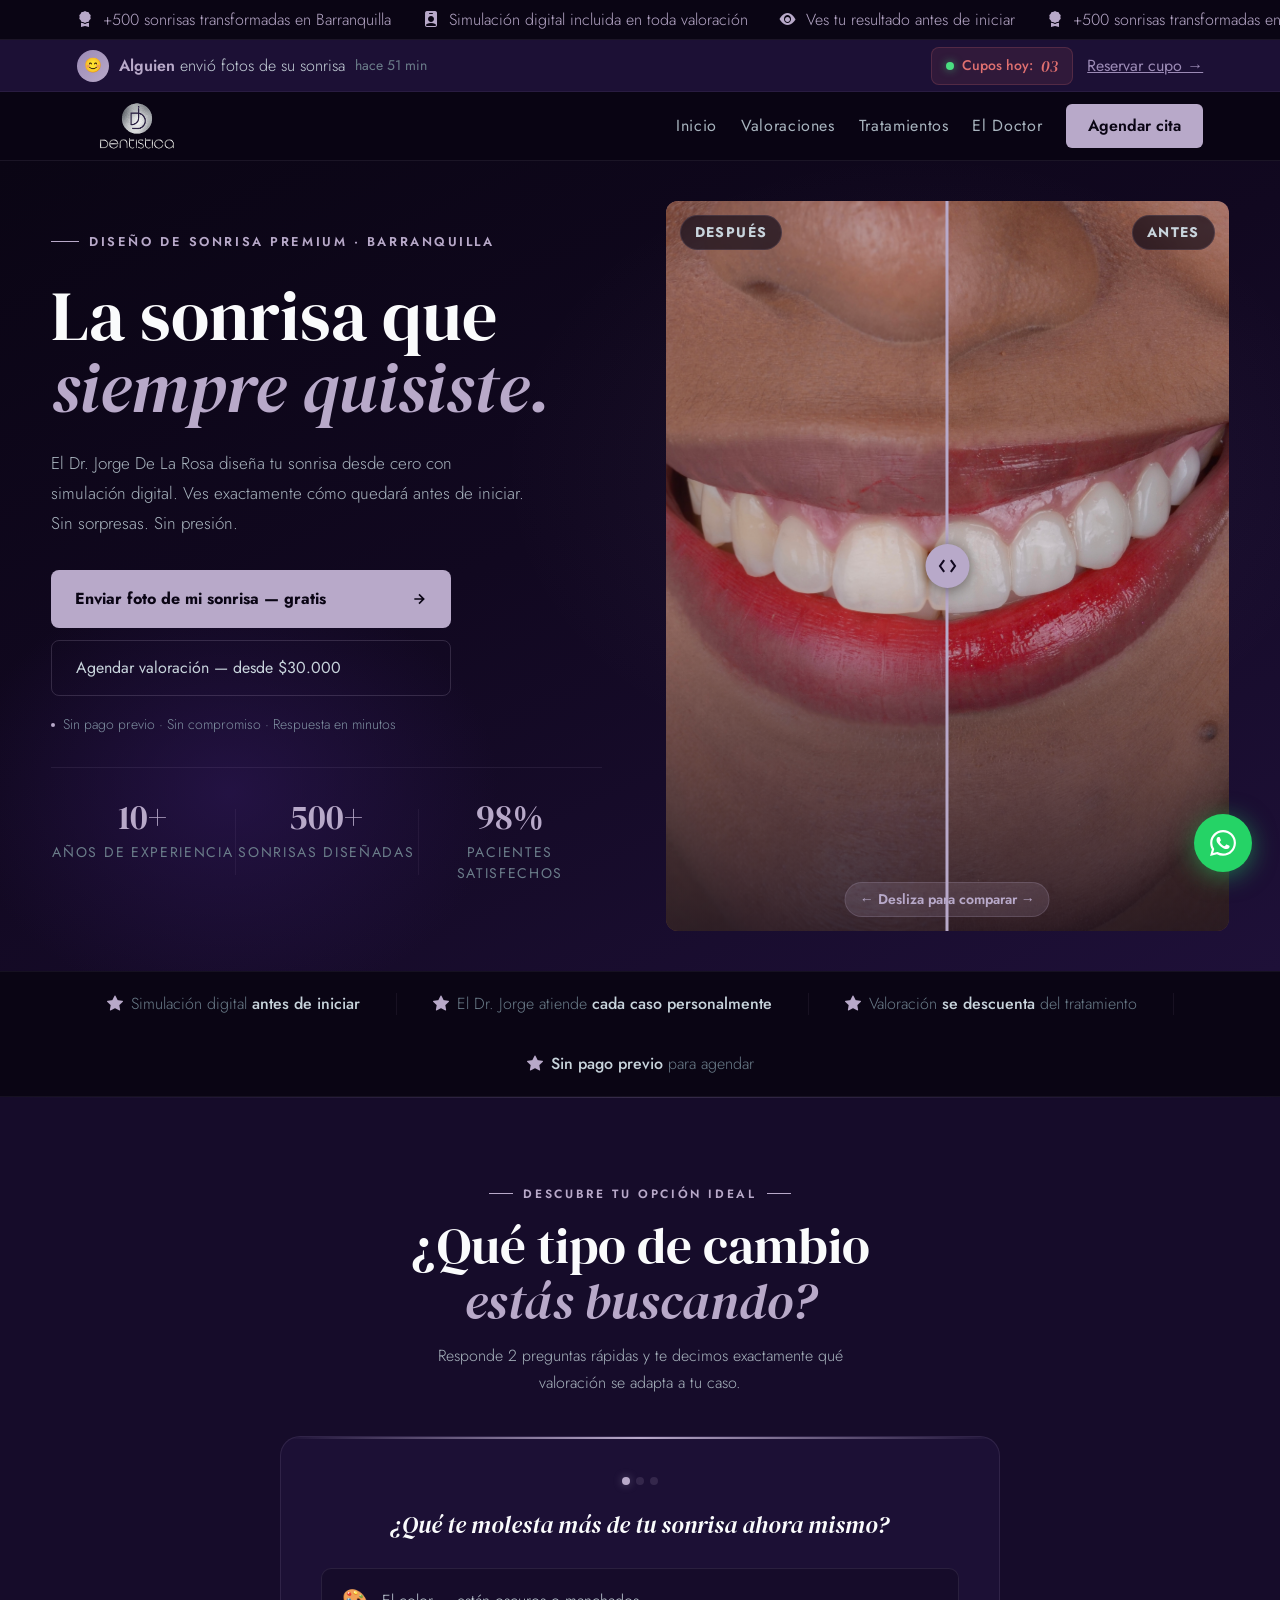
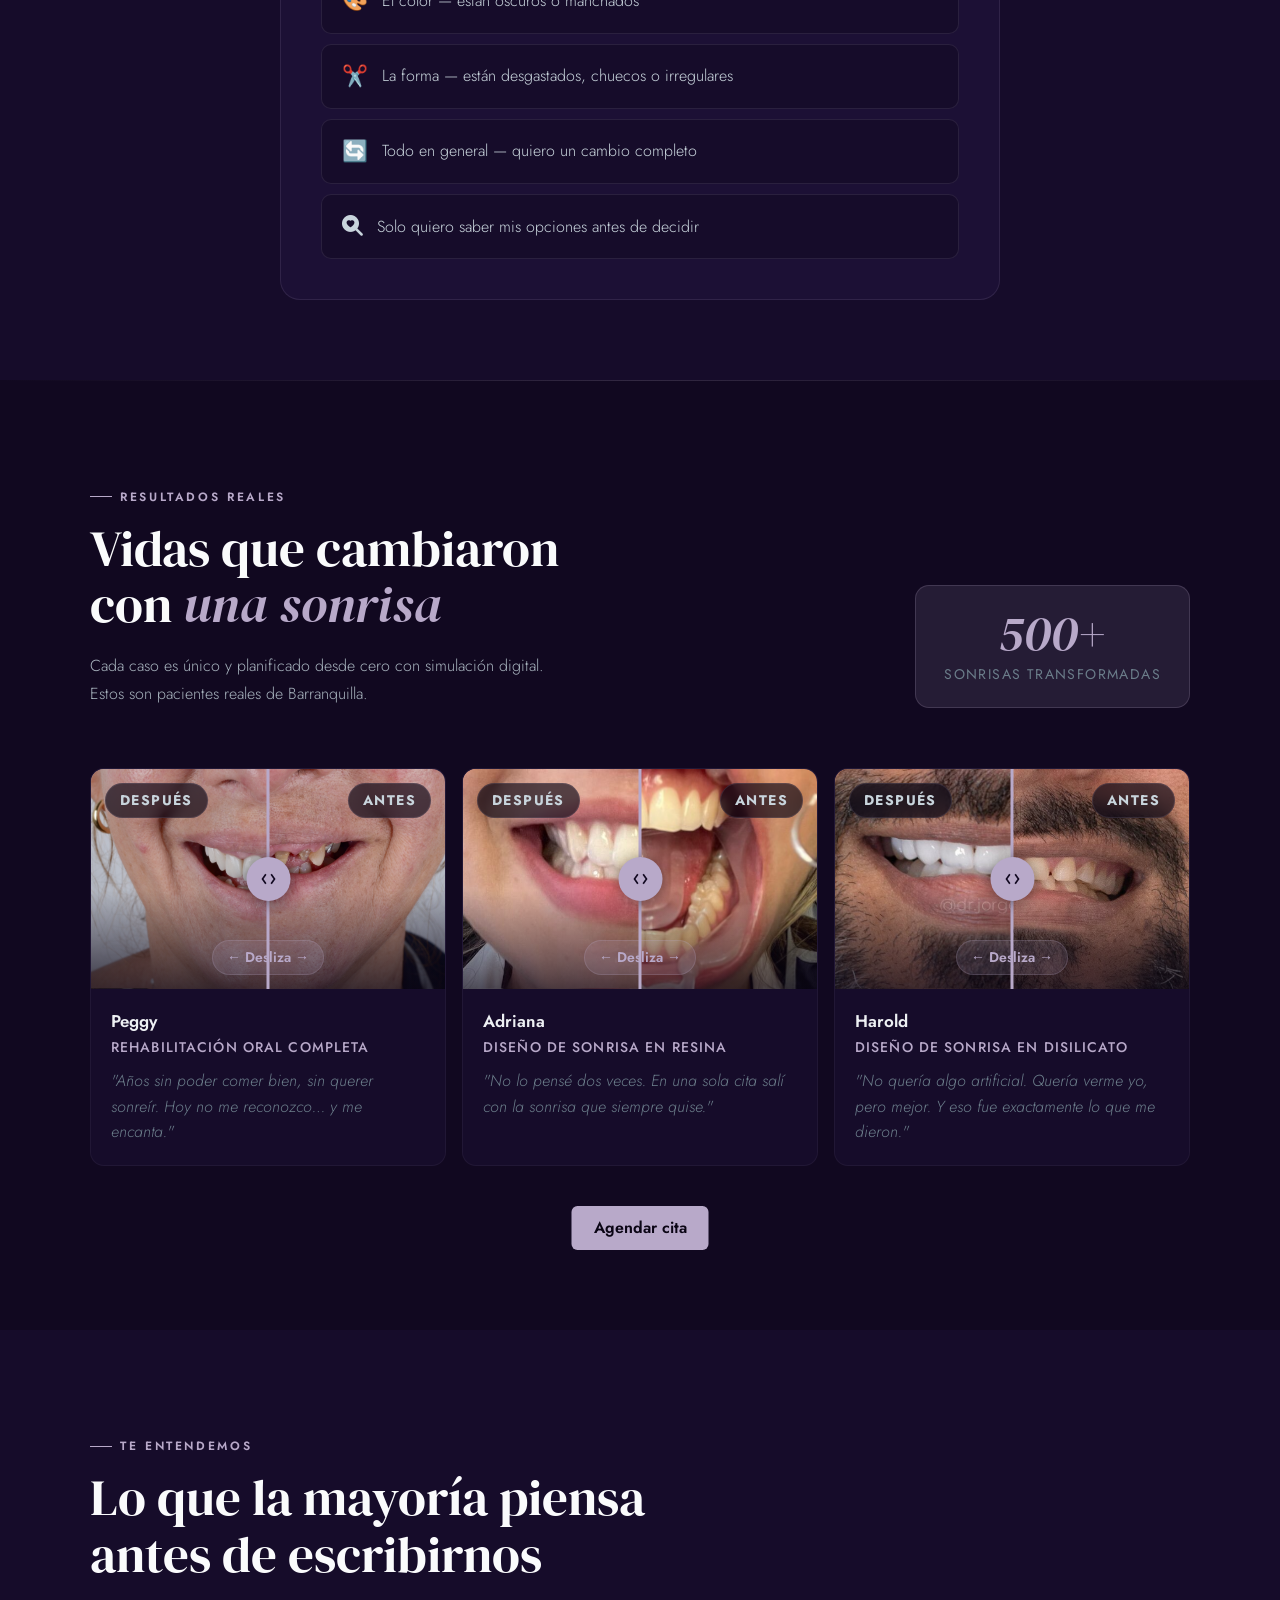
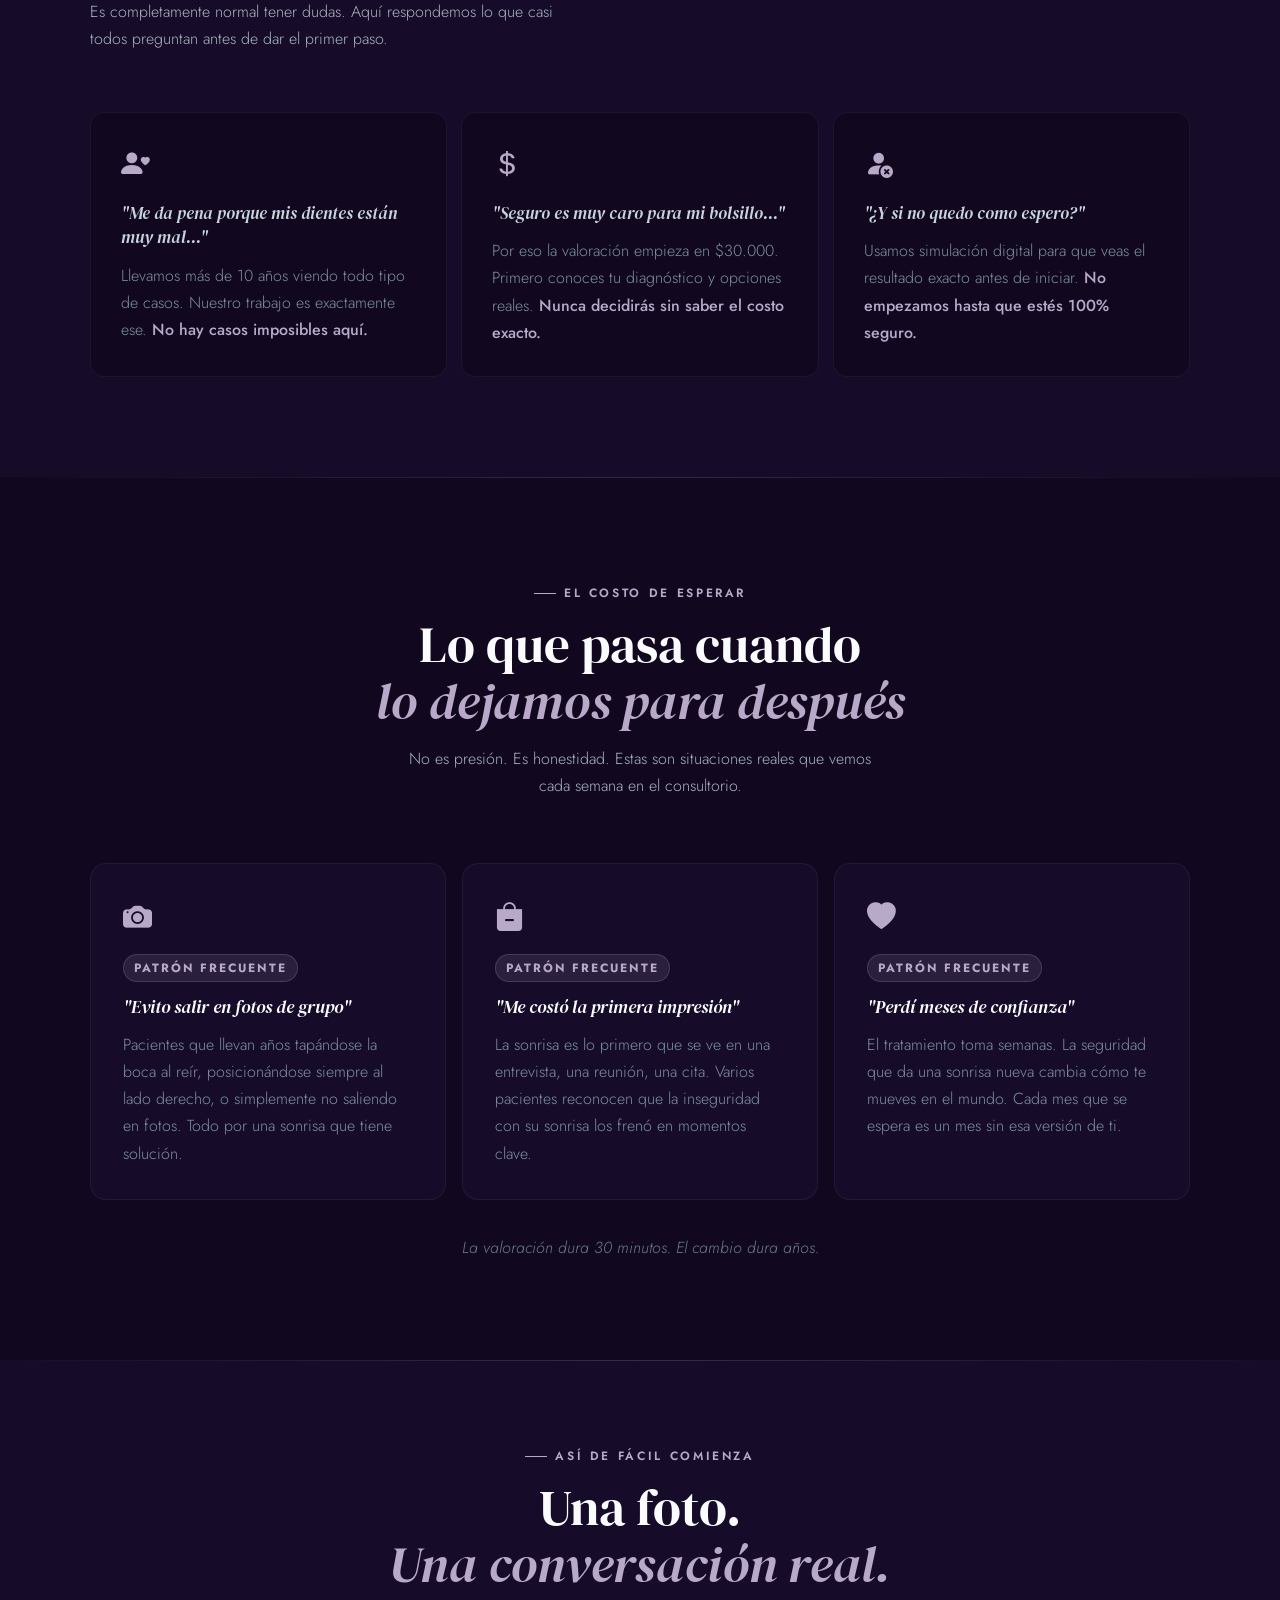
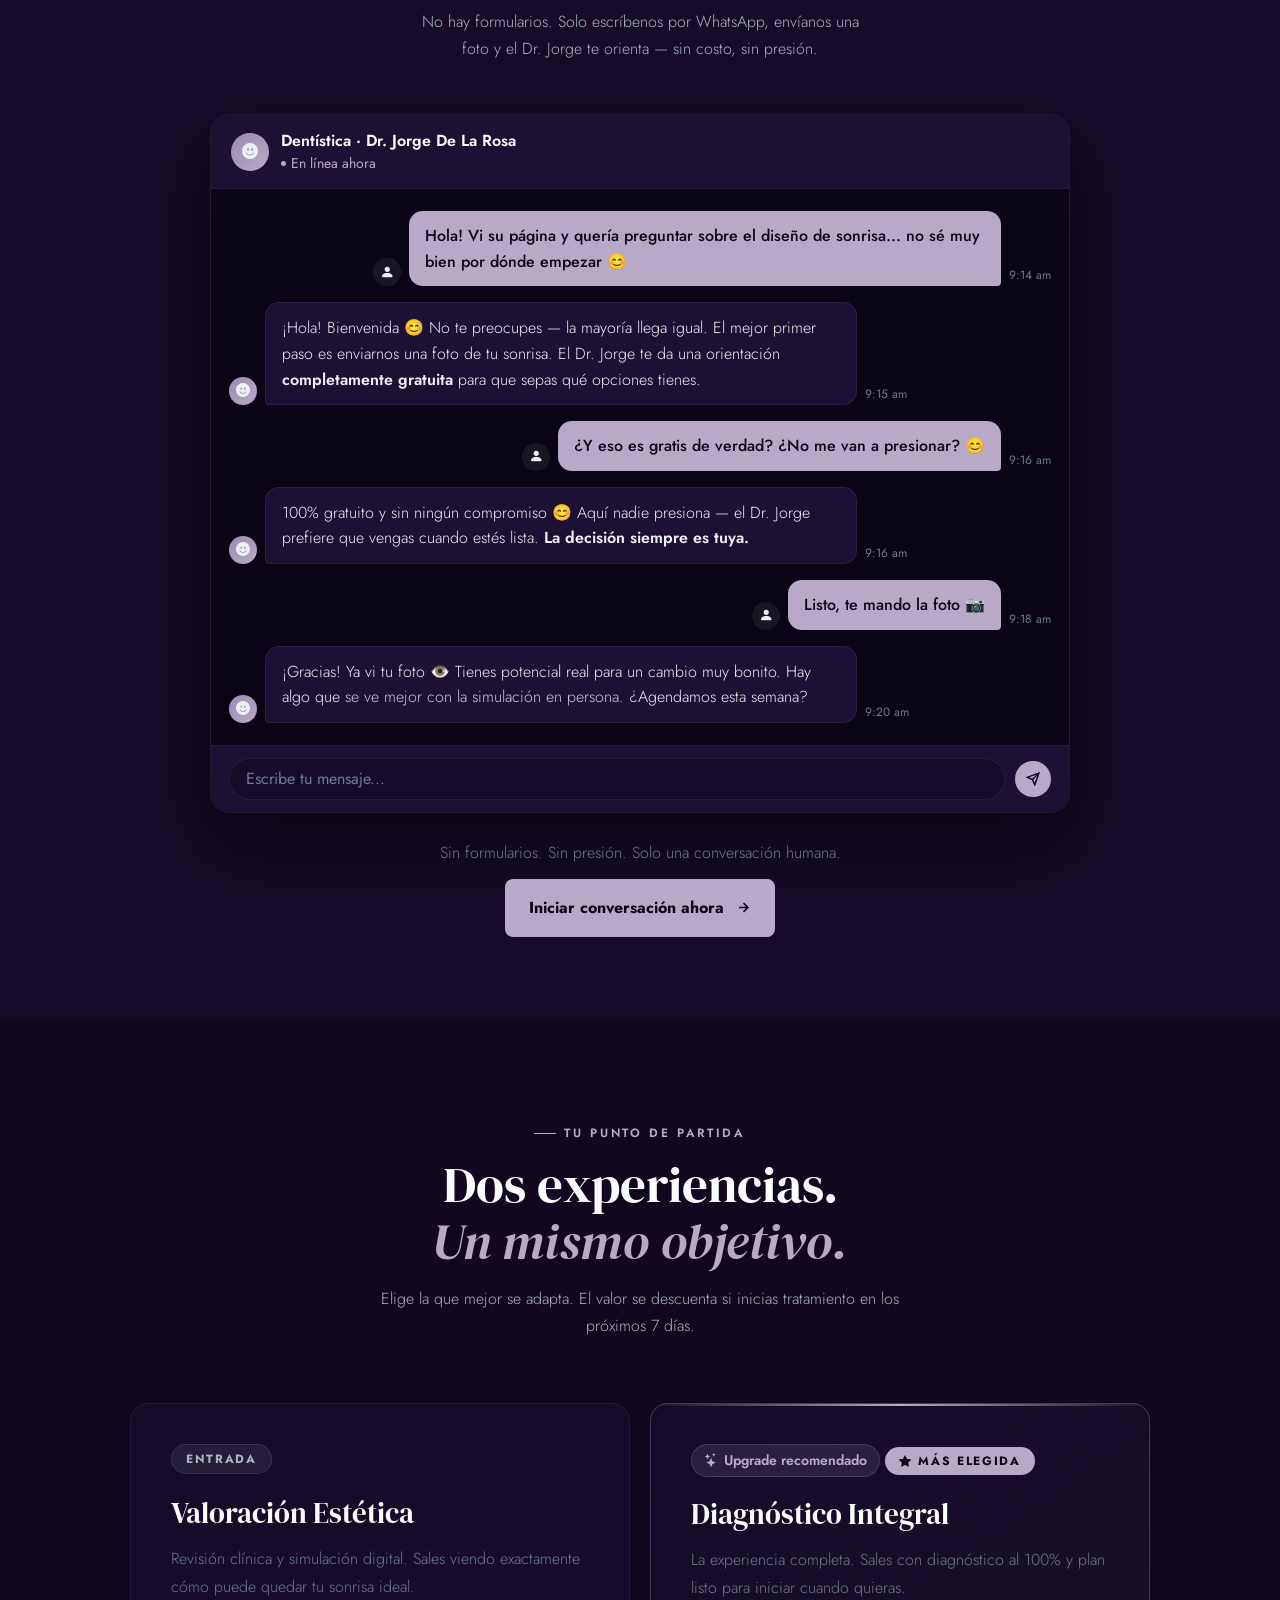
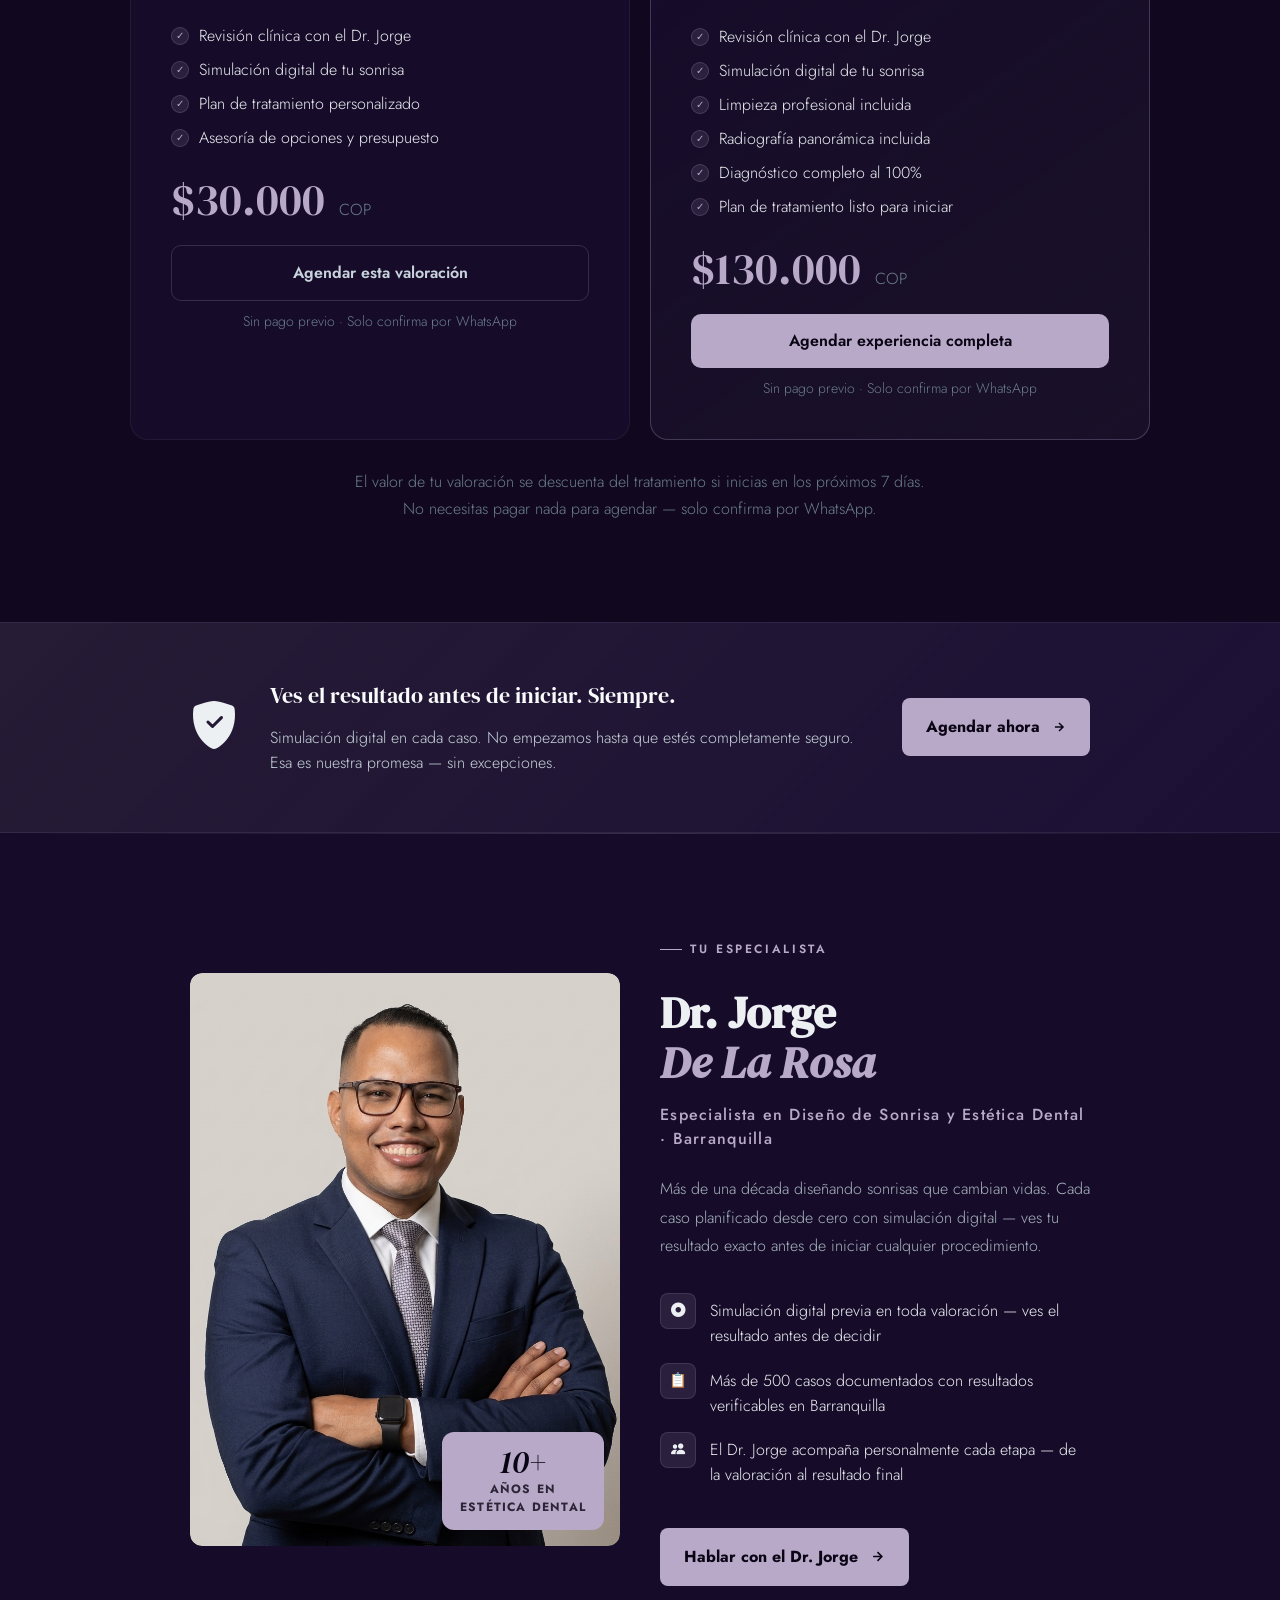
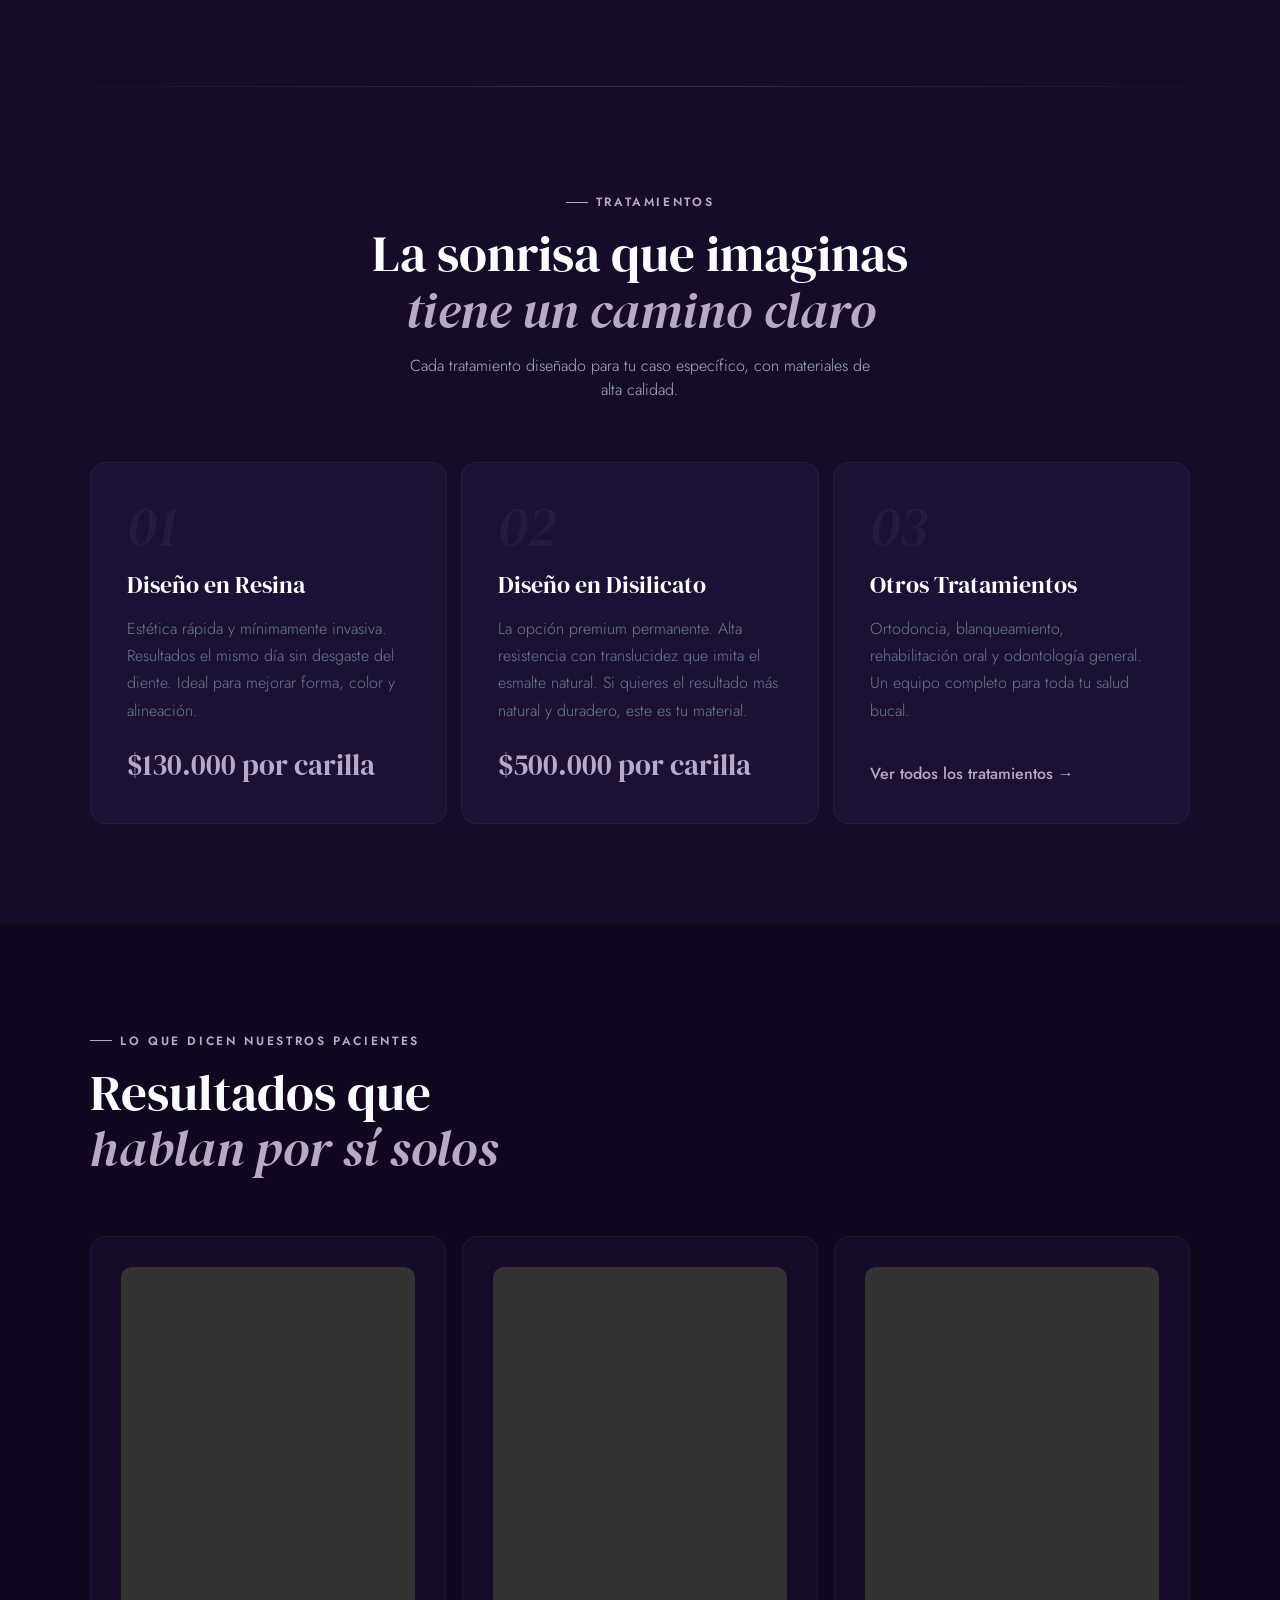
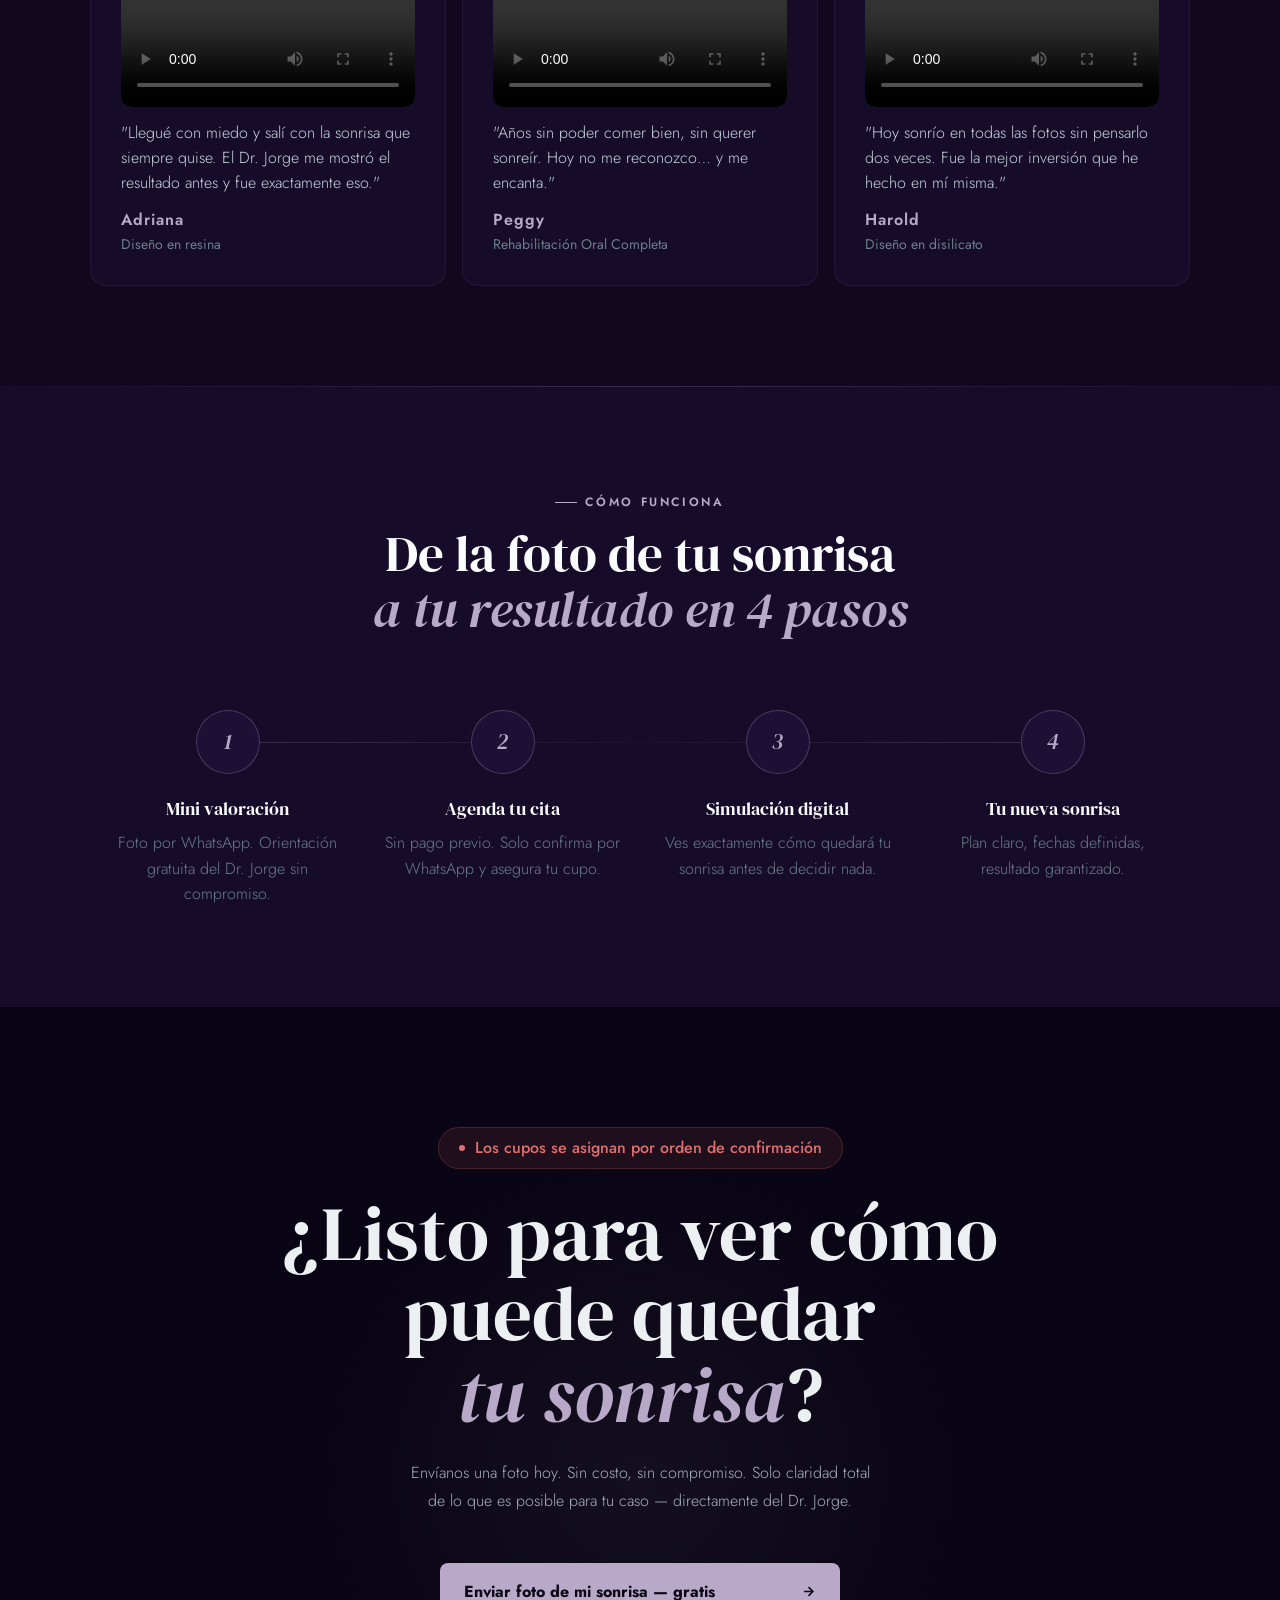
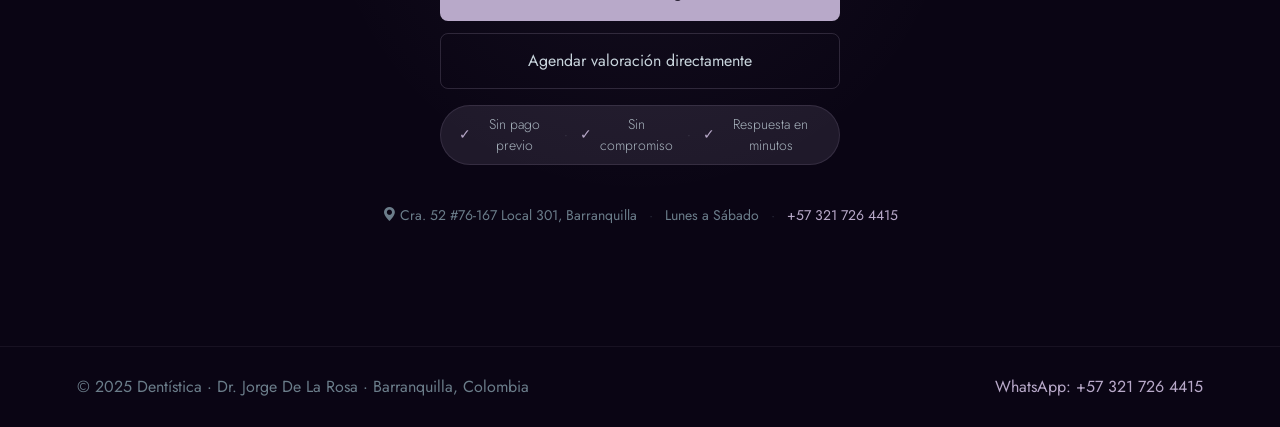
==== commit 26c8415e: "fixing imgs" ====
--- a/index.html
+++ b/index.html
@@ -208,8 +208,8 @@
         <div class="ba-card">
           <div class="ba-card-visual">
             <div class="ba-wrap">
-              <img class="ba-img ba-img-before" src="caso 2 blanqueamiento y recort (1).jpeg" alt="Después">
-              <img class="ba-img ba-img-after"  src="caso 2 blanqueamiento y recort (2).jpeg"  alt="Antes">
+              <img class="ba-img ba-img-before" src="diseño disilicato (1) (1).jpeg" alt="Después">
+              <img class="ba-img ba-img-after"  src="diseño disilicato (1) (2) - copia.jpeg"  alt="Antes">
               <div class="ba-fade"></div>
               <span class="ba-lbl ba-lbl-b">Después</span>
               <span class="ba-lbl ba-lbl-a">Antes</span>
--- a/styles.css
+++ b/styles.css
@@ -896,7 +896,7 @@
   background: linear-gradient(to right, transparent, var(--lila), transparent);
   pointer-events: none; z-index: 1;
 }
-.panel-left { padding: 44px; display: flex; flex-direction: column }
+.panel-left { padding: 44px; display: flex; flex-direction: column; }
 .panel-badge {
   display: inline-flex; align-items: center; gap: 6px;
   font-size: 0.75rem; font-weight: 700; letter-spacing: .16em;
@@ -904,6 +904,12 @@
   margin-bottom: 18px; width: fit-content;
   background: var(--lila-dim); border: 1px solid rgba(184,169,201,.2); color: var(--lila);
 }
+
+.panel-price2{
+  margin-bottom: 32px;
+  margin-right: 16px;
+}
+
 .panel-badge.badge-star { background: rgba(184,169,201,.15); color: var(--lila-b); border-color: rgba(184,169,201,.3) }
 .panel-name {
   font-family: 'DM Serif Display', serif;
@@ -923,7 +929,7 @@
   margin-bottom: 24px; line-height: 1.45; max-width: fit-content;
 }
 .panel-for strong { color: var(--lila); font-weight: 500 }
-.panel-bullets { display: flex; flex-direction: column; gap: 10px; margin-bottom: 32px; flex: 1 }
+.panel-bullets { display: flex; flex-direction: column; gap: 10px; margin-bottom: 32px; flex: 1;  margin-left: 44px; }
 .pb {
   display: flex; align-items: flex-start; gap: 10px;
   font-size: 1rem; color: var(--txt); font-weight: 300; line-height: 1.45;
@@ -1123,6 +1129,14 @@
   .doctor-inner { grid-template-columns: 1fr }
   .doctor-visual { max-width: 400px; margin: 0 auto }
   .doctor-years { right: 0 }
+
+  .panel-bullets {
+    margin-top: 44px;
+    margin-left: 16px;
+  }
+  .panel-price2 {
+    margin-left: 16px;
+  }
 }
 
 @media (max-width: 768px) {
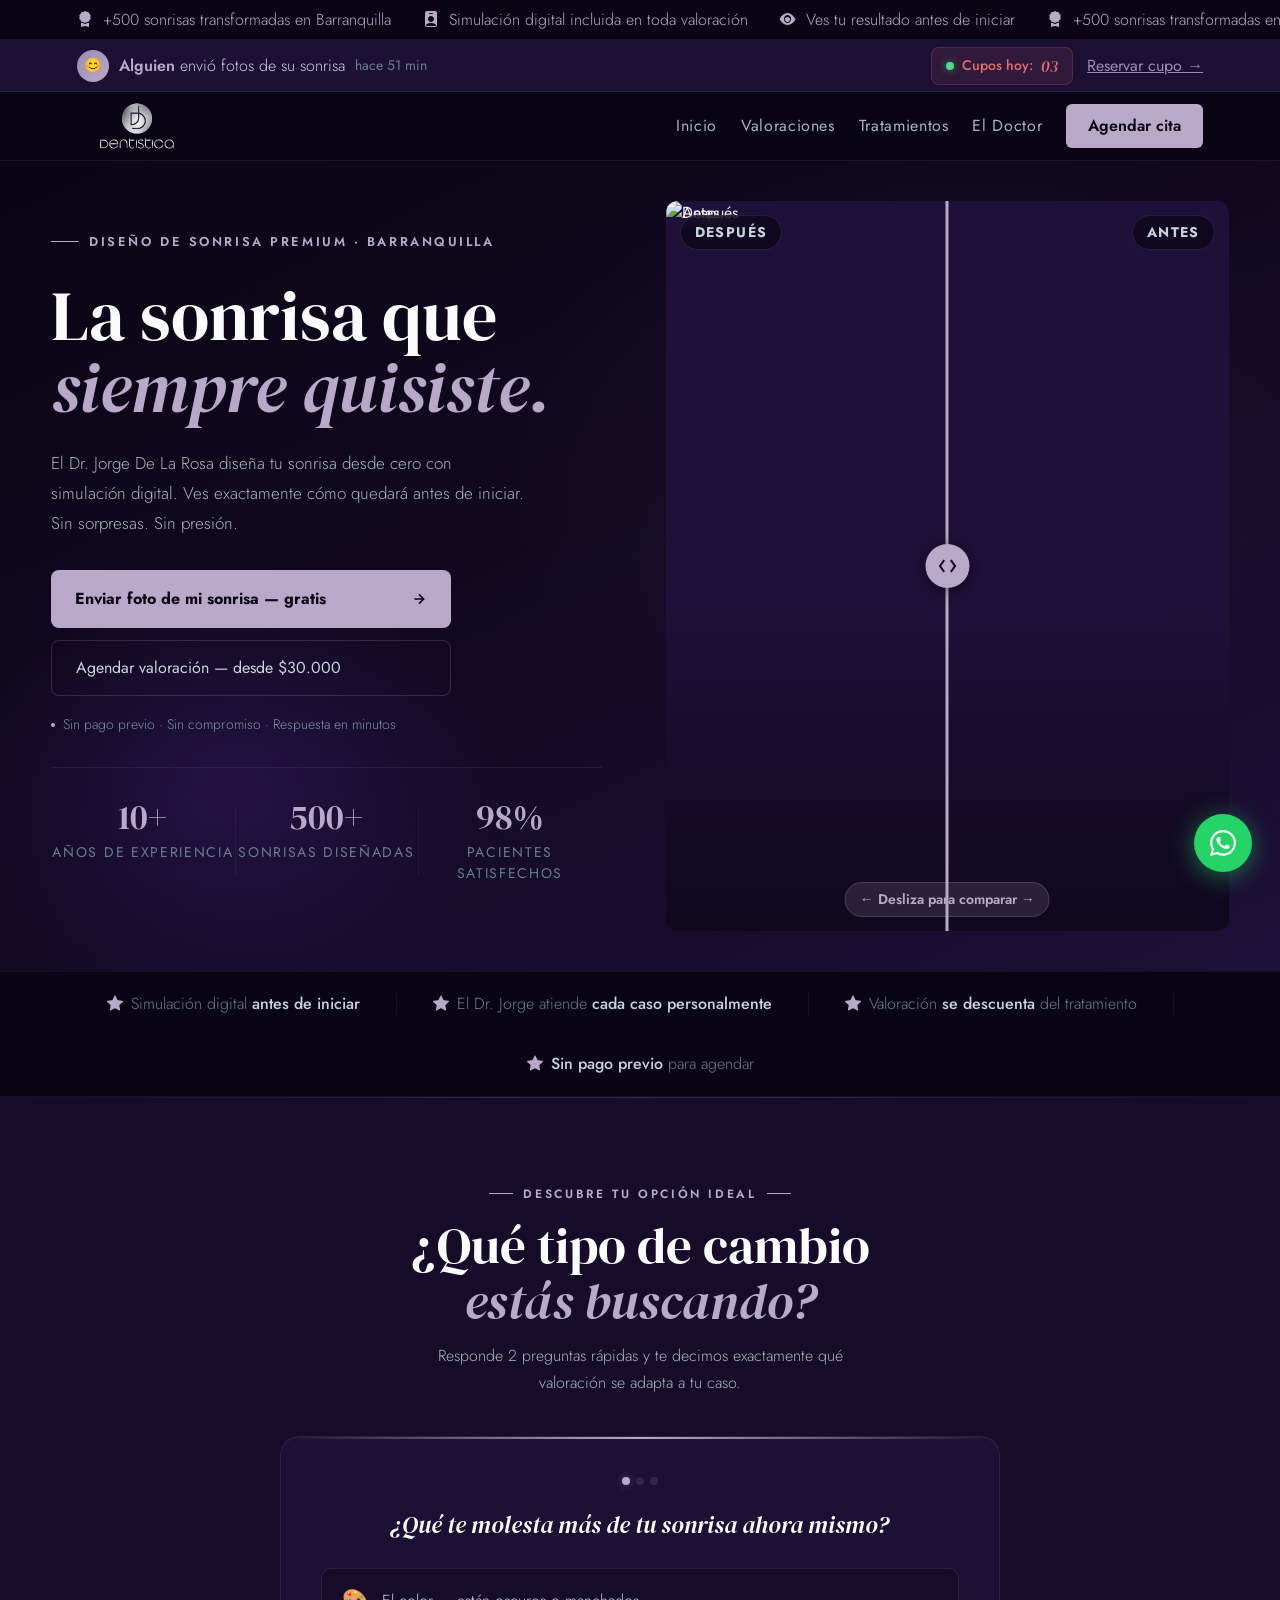
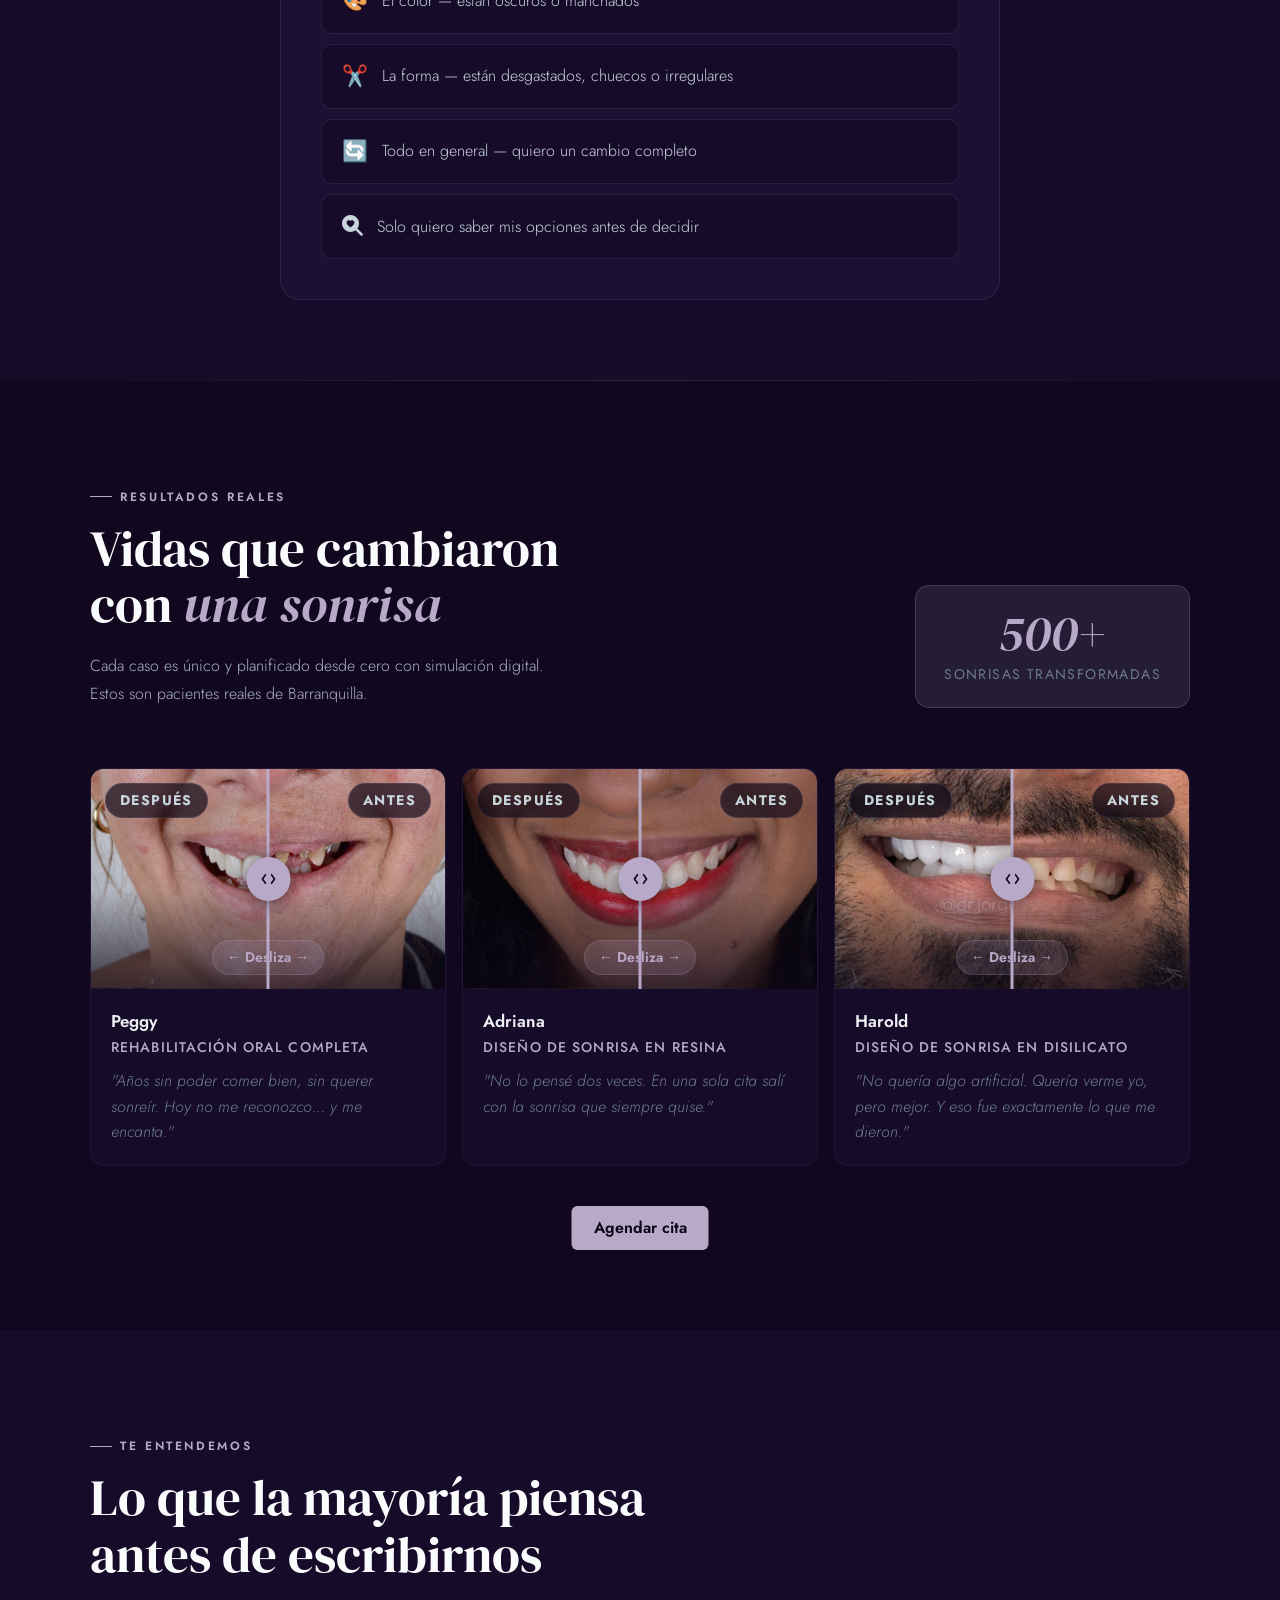
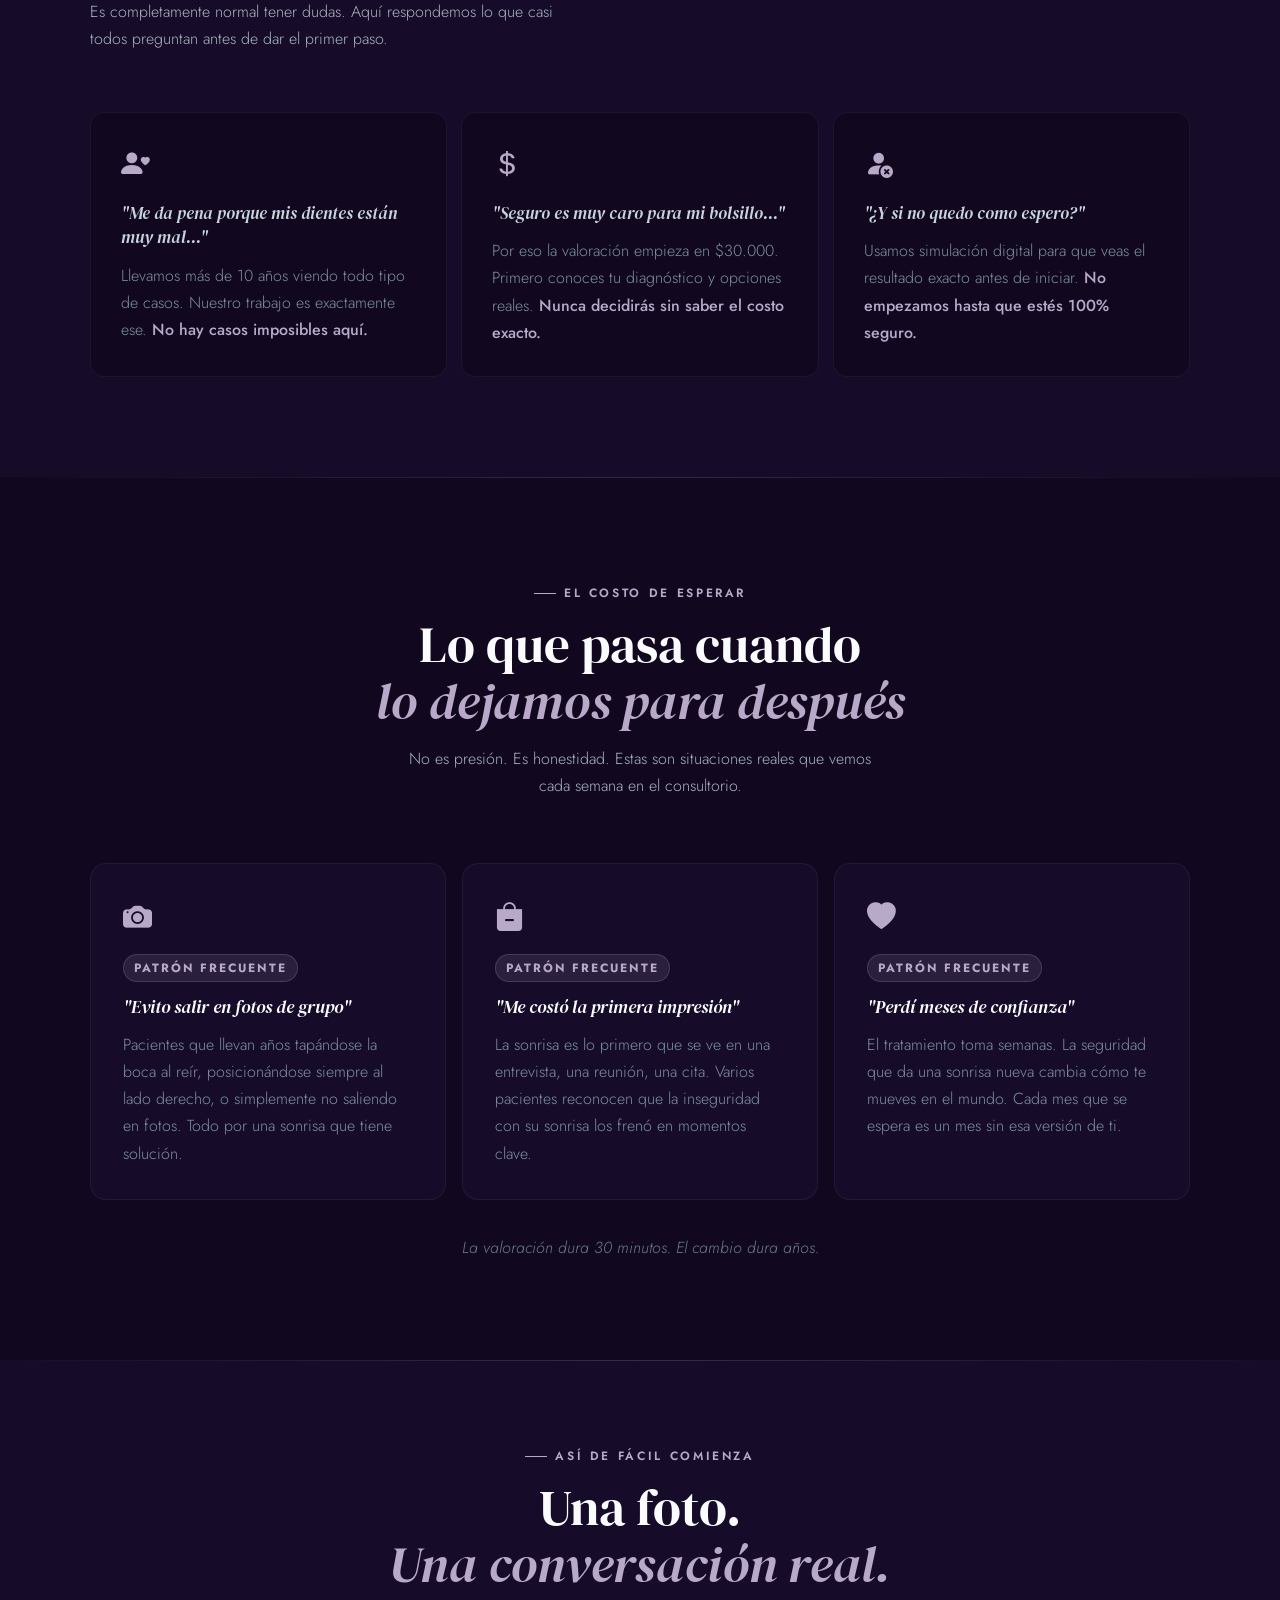
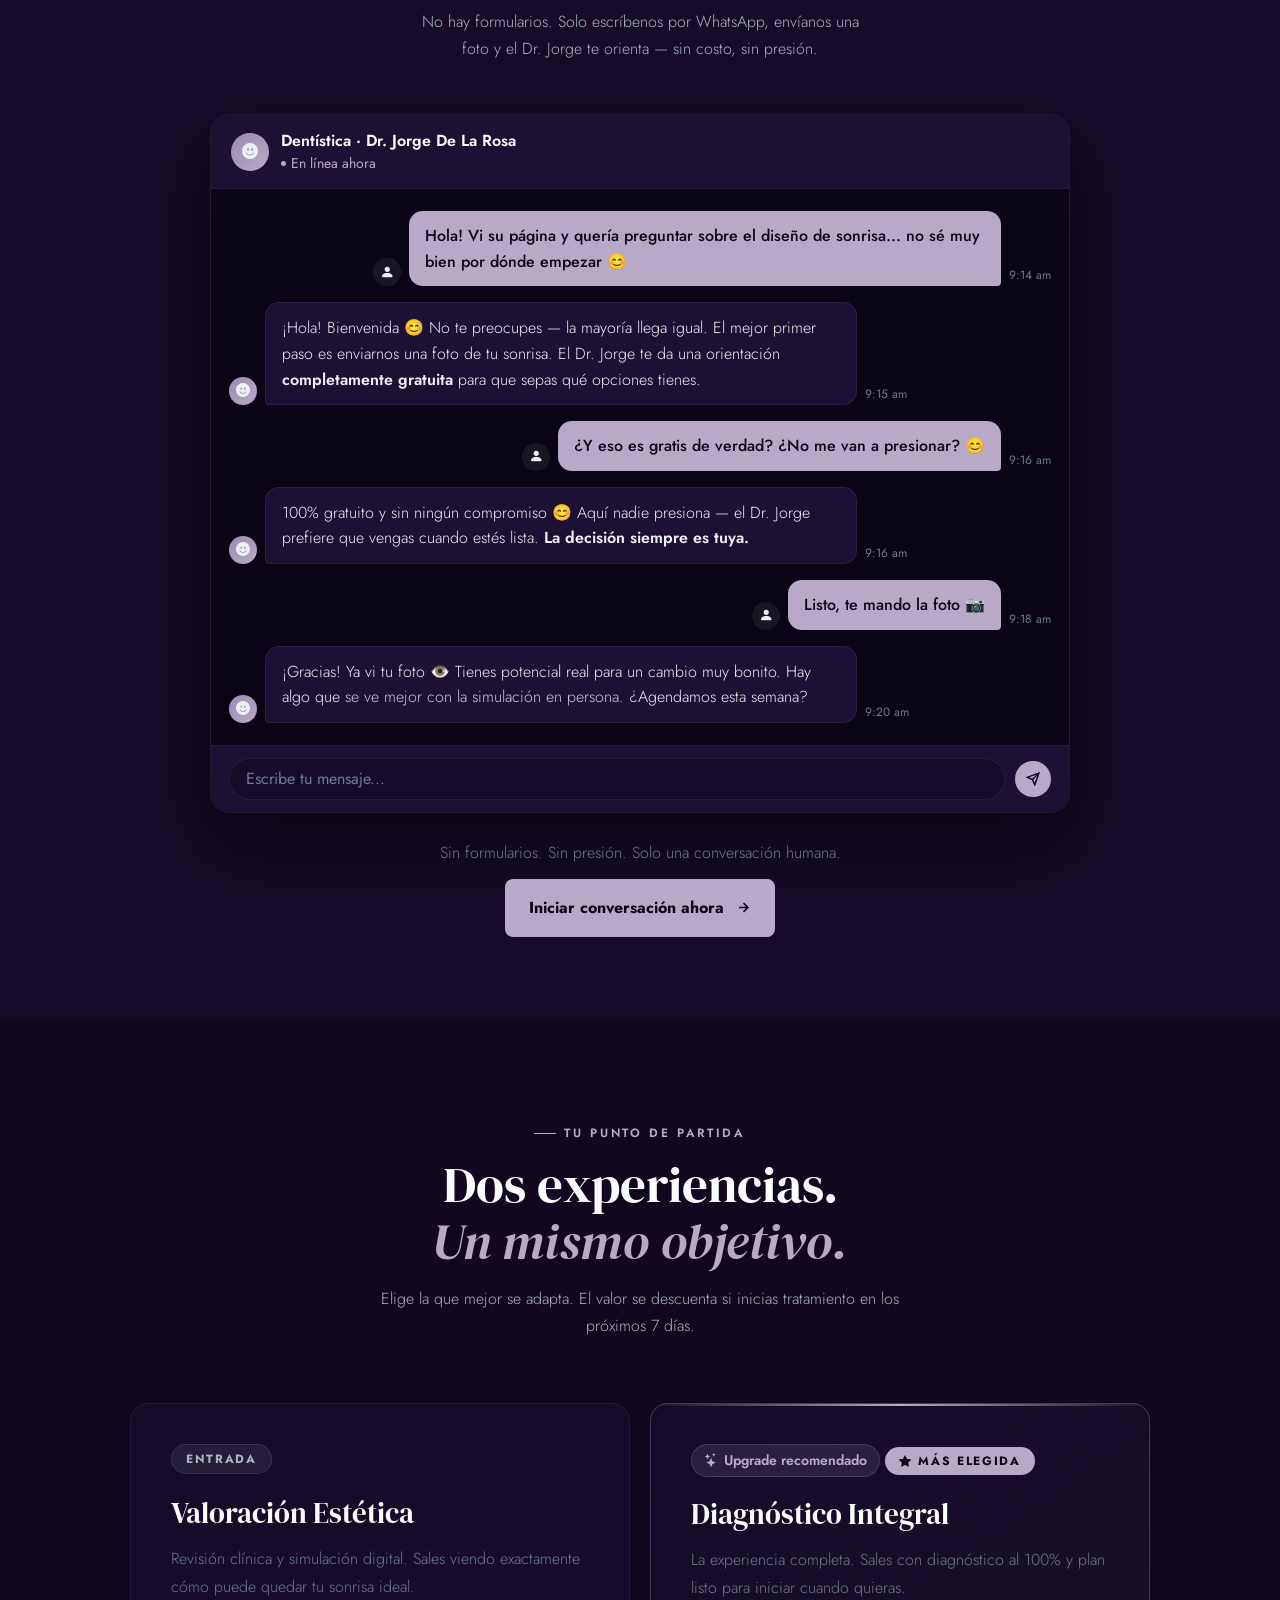
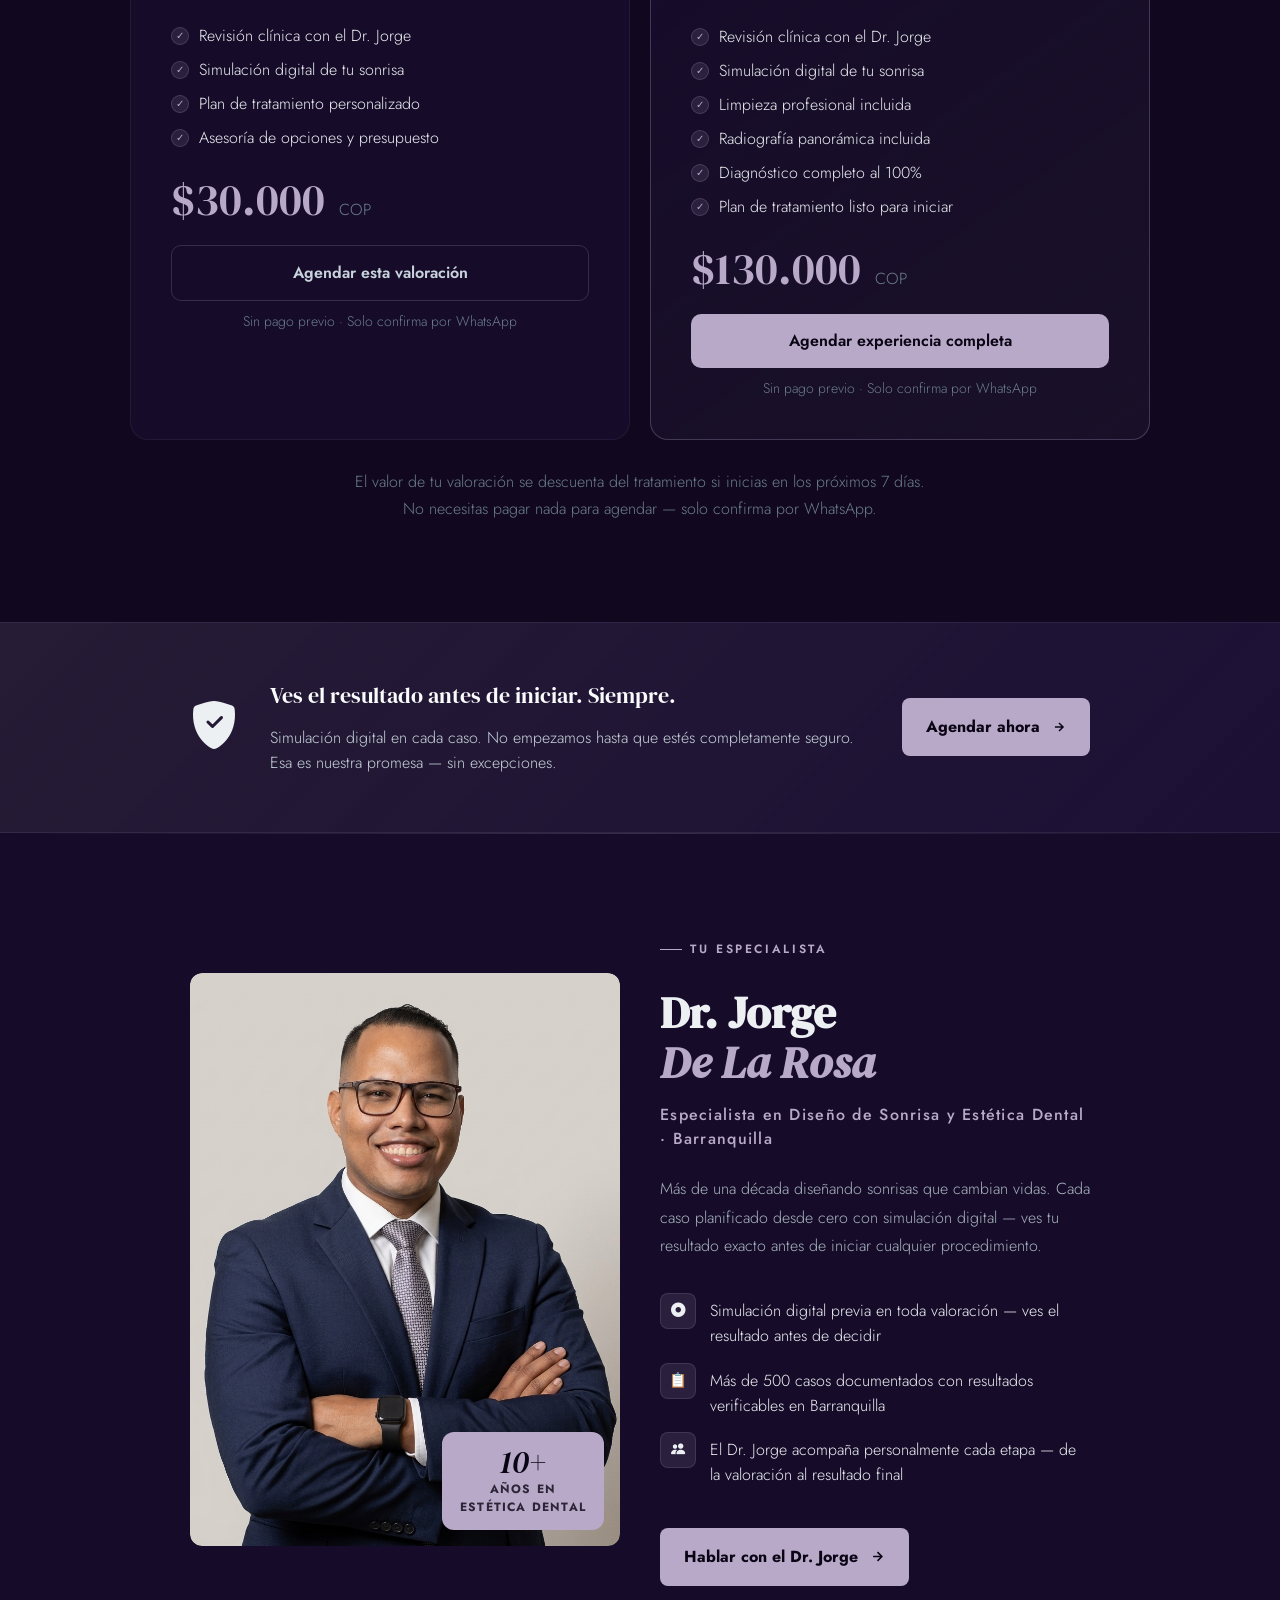
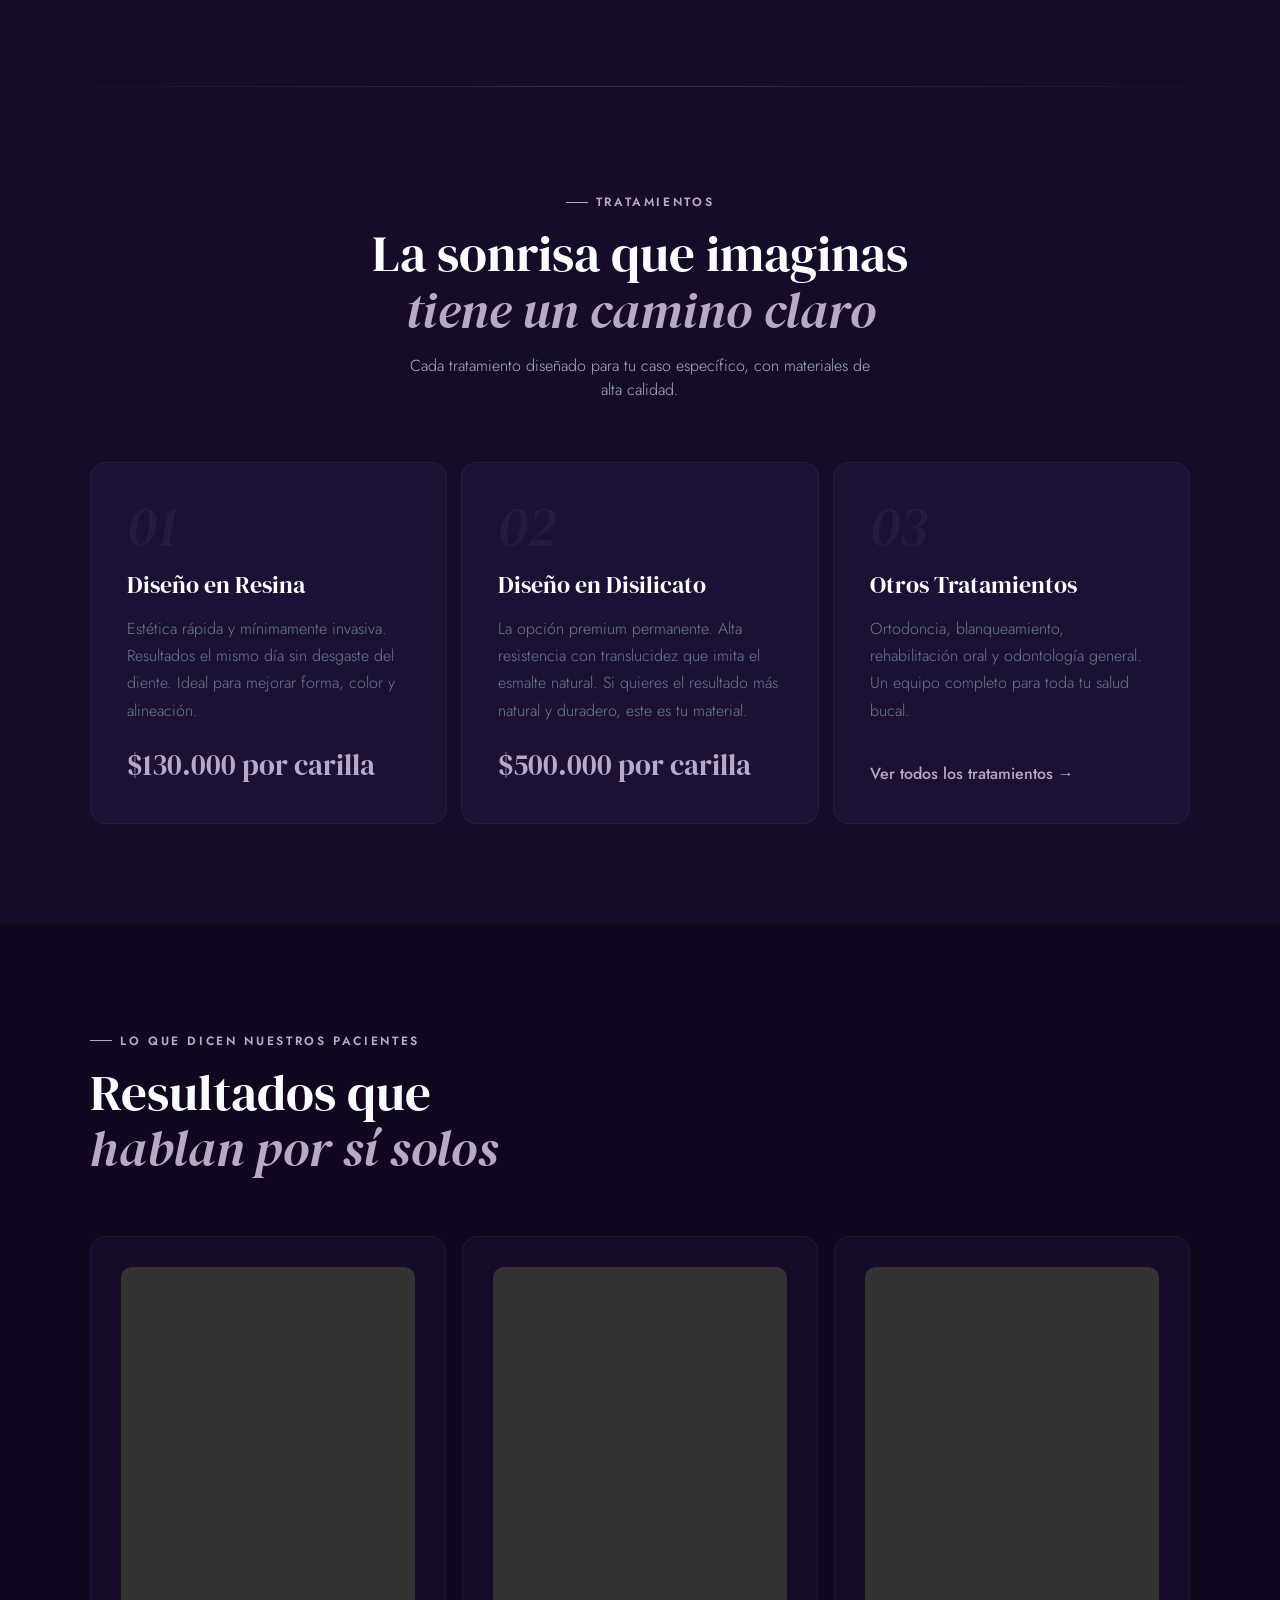
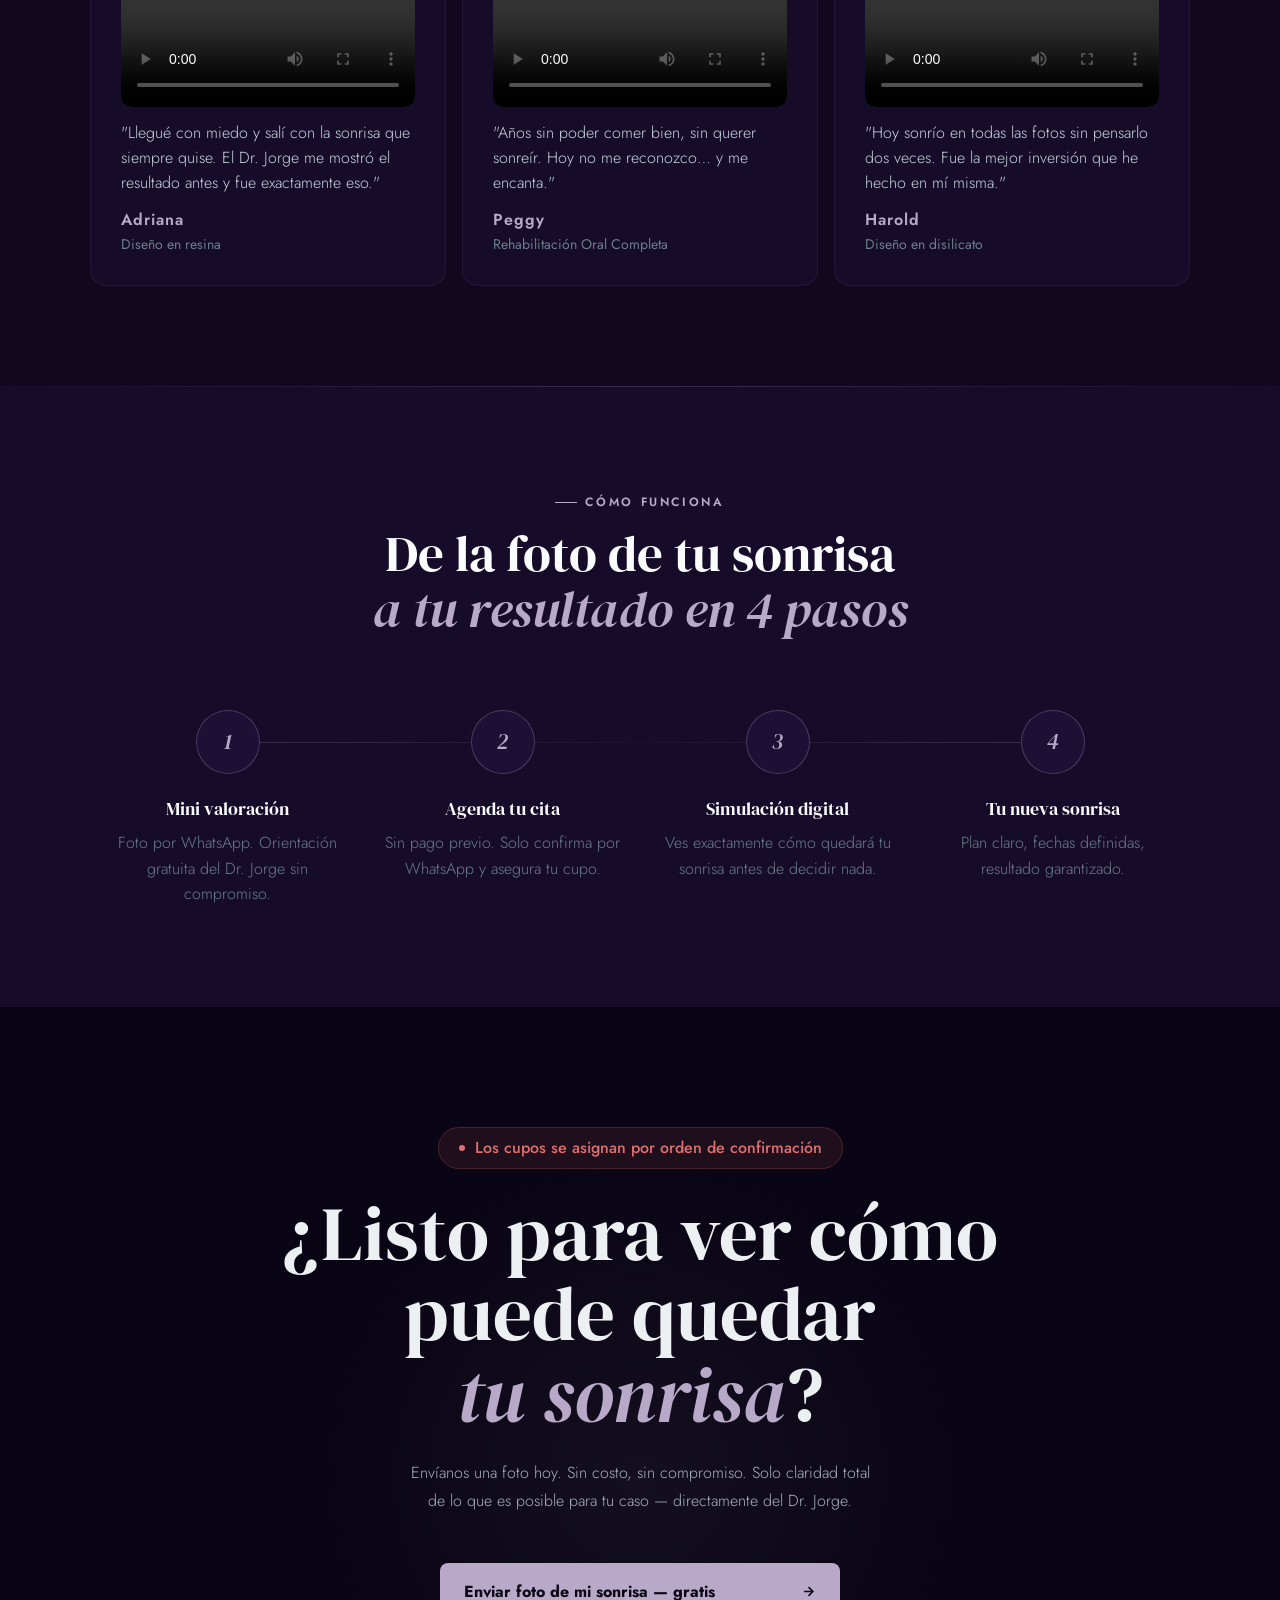
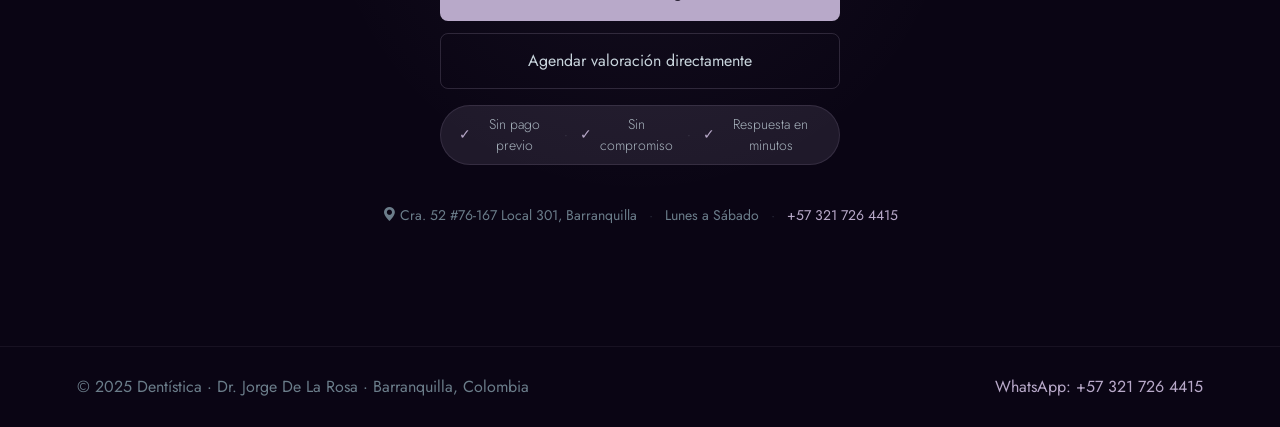
==== commit 2e64b2c7: "fix imgs" ====
--- a/index.html
+++ b/index.html
@@ -85,8 +85,8 @@
     </div>
     <div class="hero-right">
       <div class="ba-wrap" id="heroBA">
-        <img class="ba-img ba-img-before" src="imgDespues1.JPG" alt="Después">
-        <img class="ba-img ba-img-after"  src="imgAntes1.JPG"  alt="Antes">
+        <img class="ba-img ba-img-before" src="ANTES JHONNER.jpeg" alt="Después">
+        <img class="ba-img ba-img-after"  src="DESPUES JHONNER.jpeg"  alt="Antes">
         <div class="ba-fade"></div>
         <span class="ba-lbl ba-lbl-b">Después</span>
         <span class="ba-lbl ba-lbl-a">Antes</span>
@@ -190,8 +190,8 @@
         <div class="ba-card">
           <div class="ba-card-visual">
             <div class="ba-wrap">
-              <img class="ba-img ba-img-before" src="caso 1 blanqueamiento (1).jpeg" alt="Después">
-              <img class="ba-img ba-img-after"  src="caso 1 blanqueamiento (2).jpeg"  alt="Antes">
+              <img class="ba-img ba-img-before" src="imgAntes1.JPG" alt="Después">
+              <img class="ba-img ba-img-after"  src="imgDespues1.JPG"  alt="Antes">
               <div class="ba-fade"></div>
               <span class="ba-lbl ba-lbl-b">Después</span>
               <span class="ba-lbl ba-lbl-a">Antes</span>
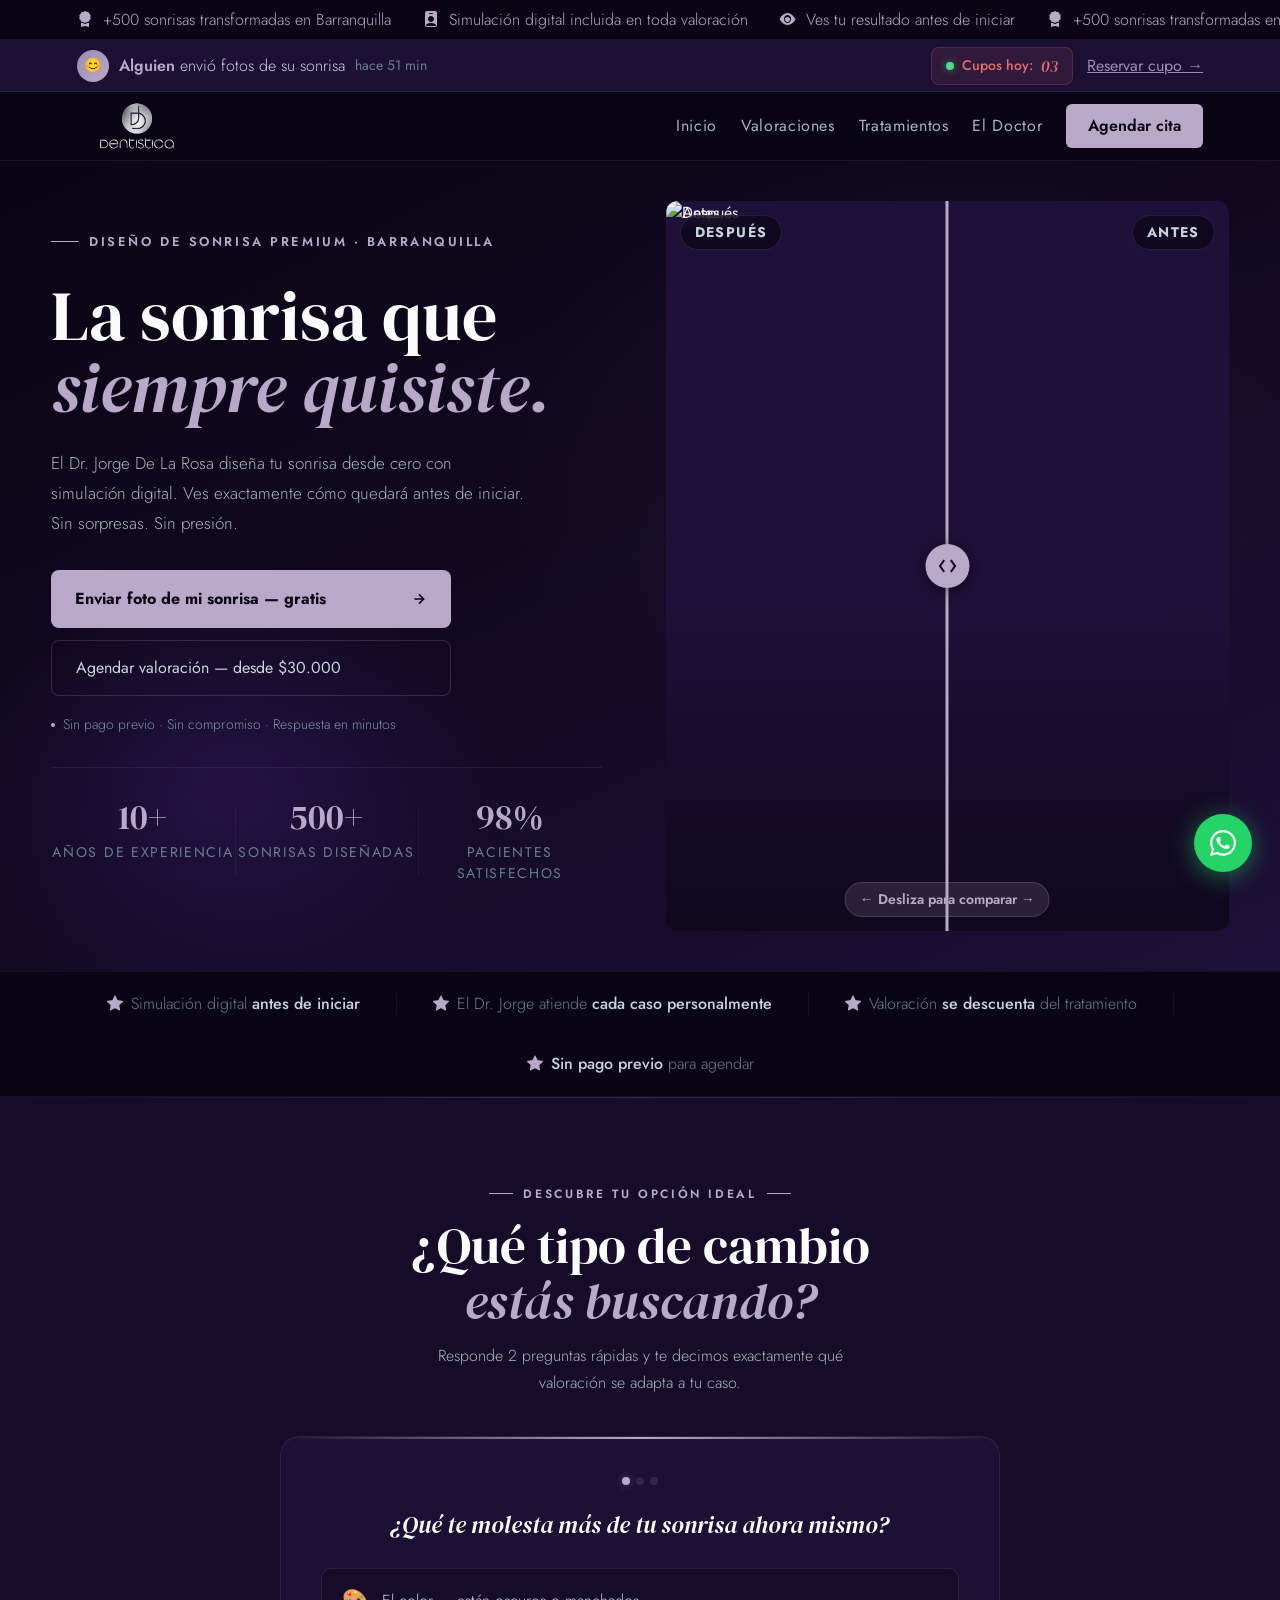
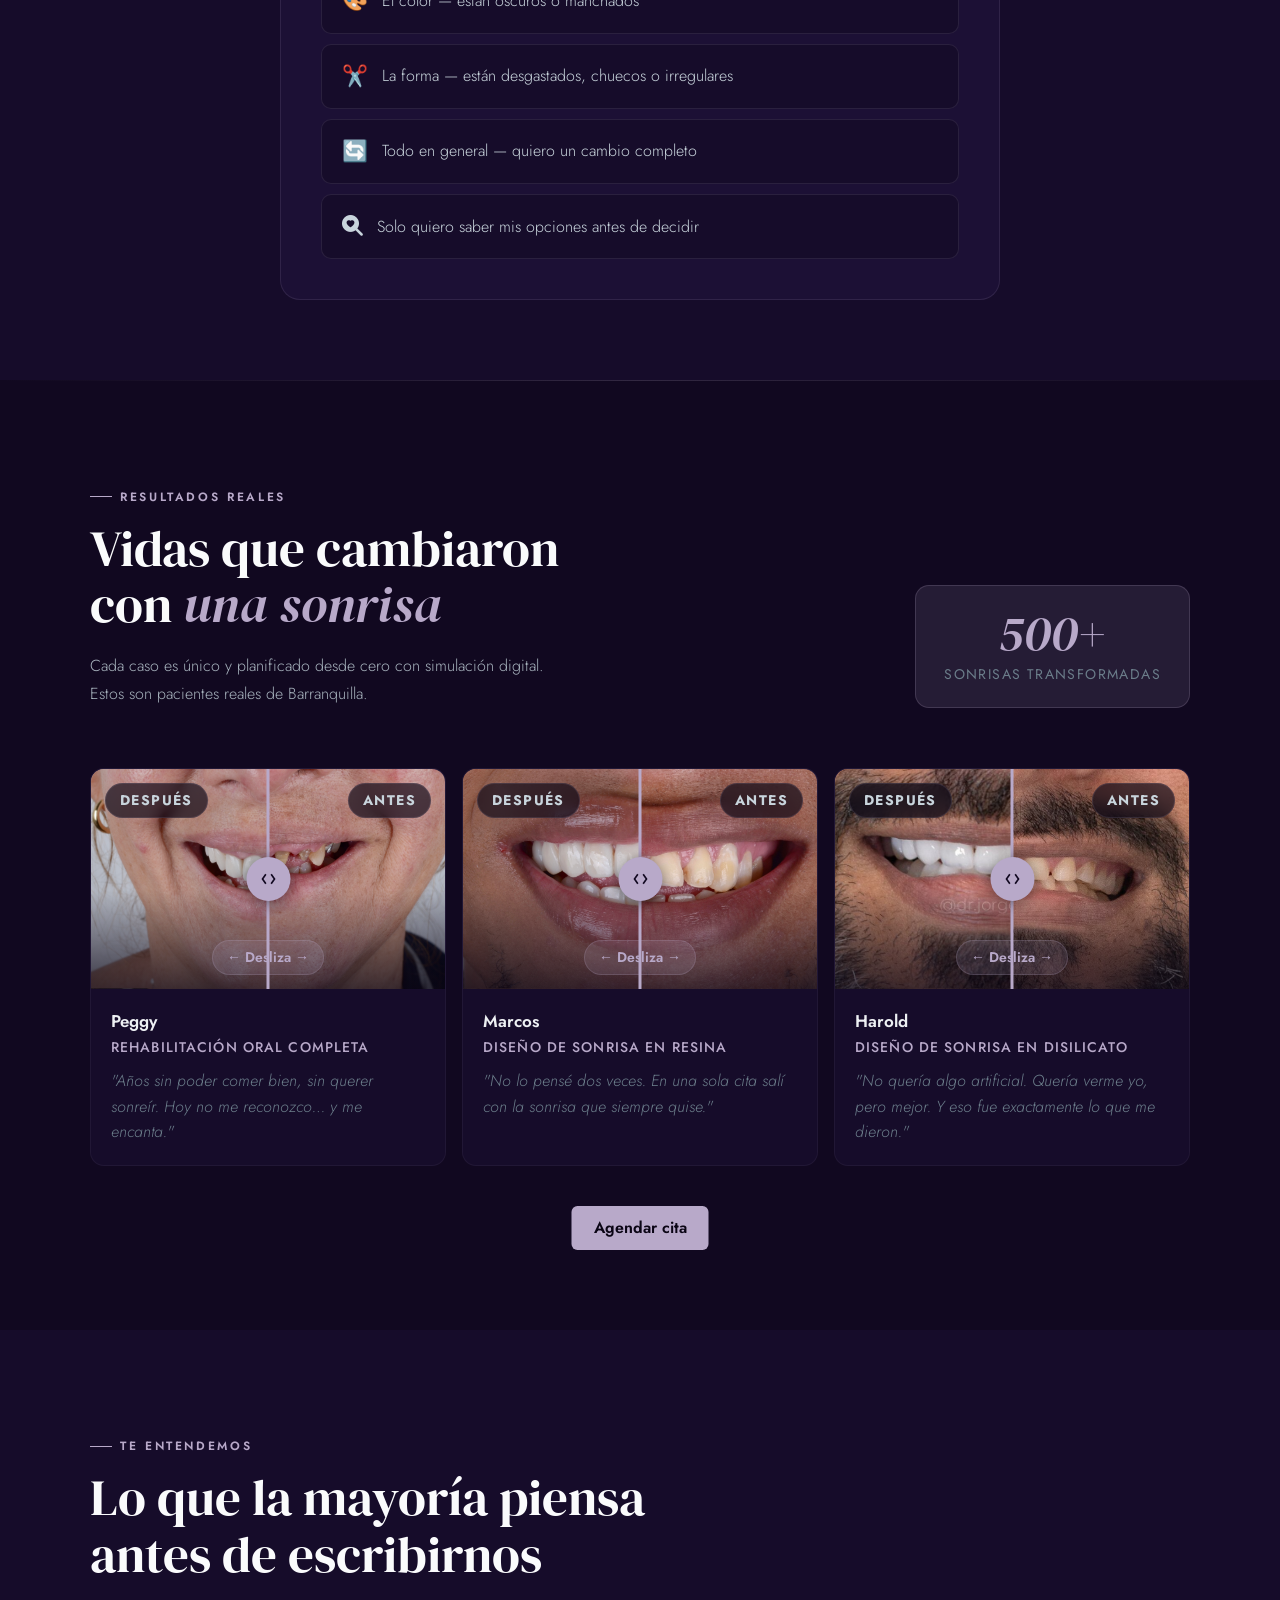
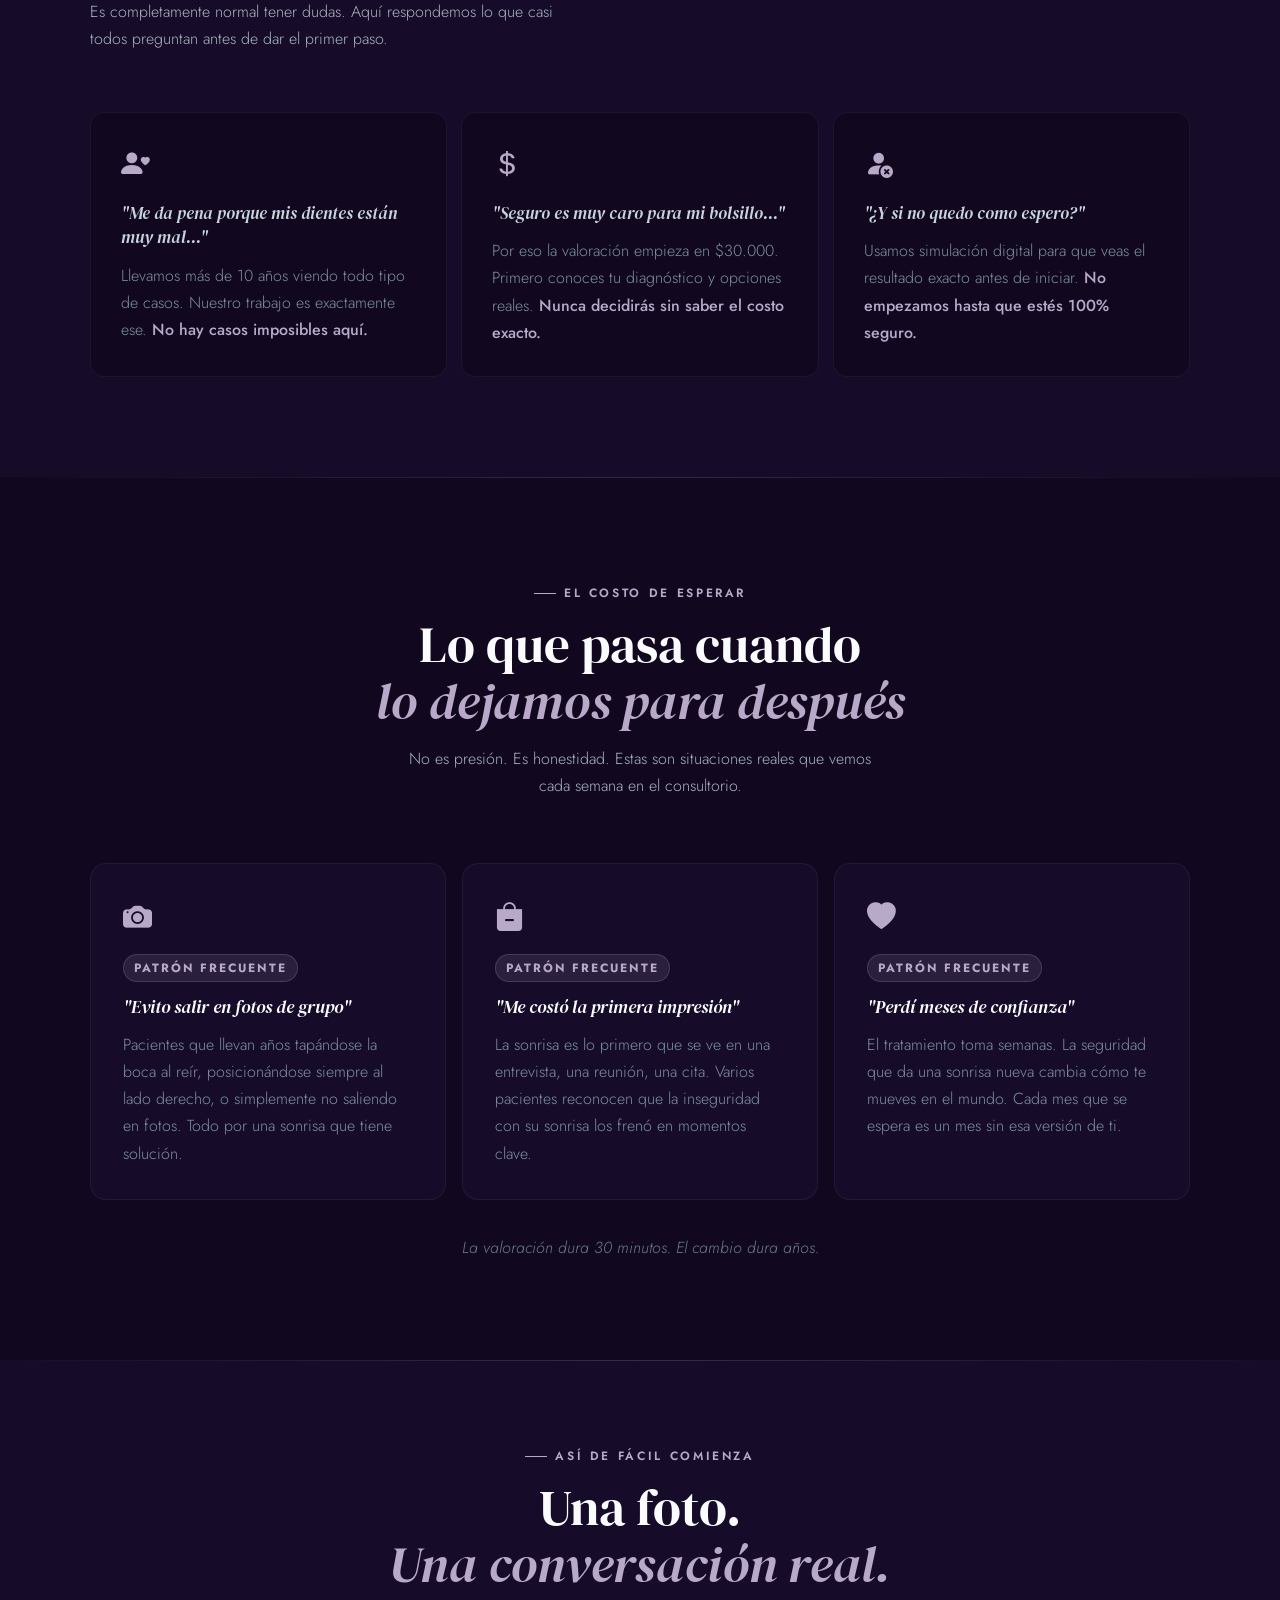
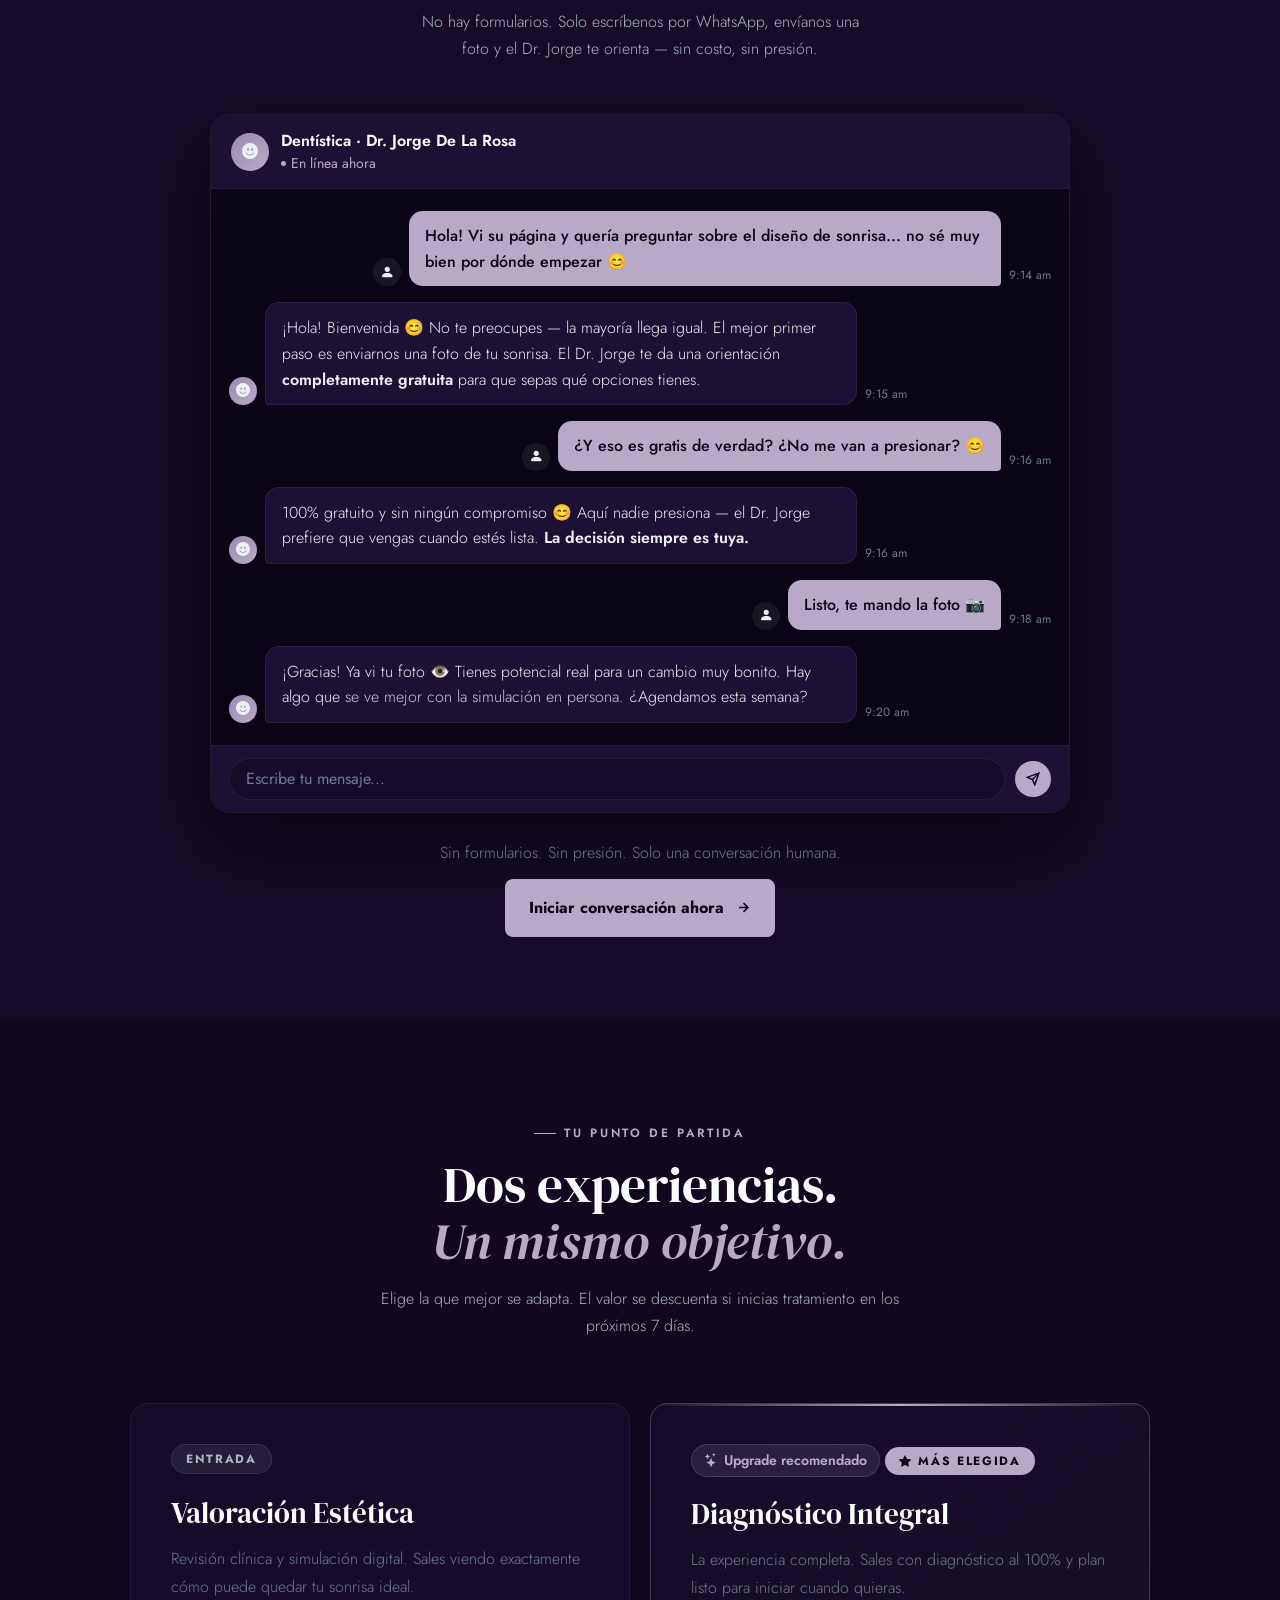
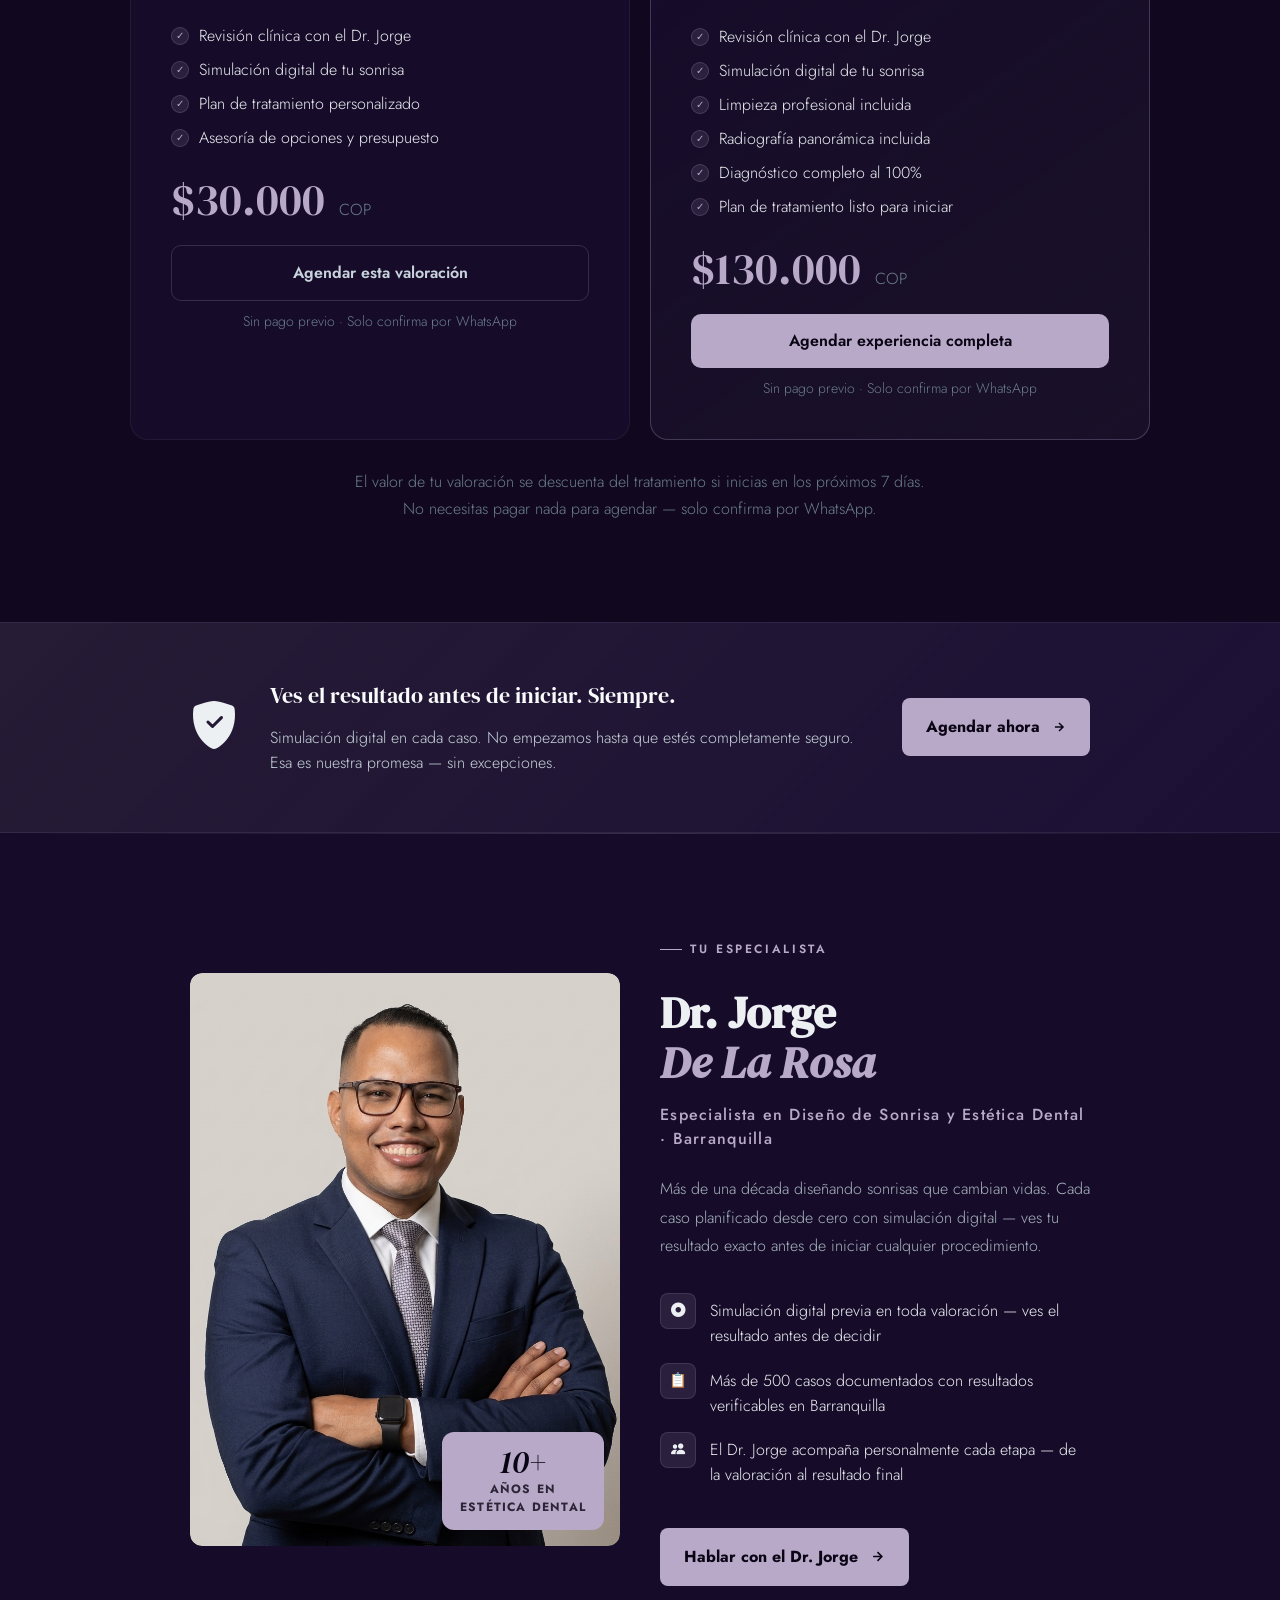
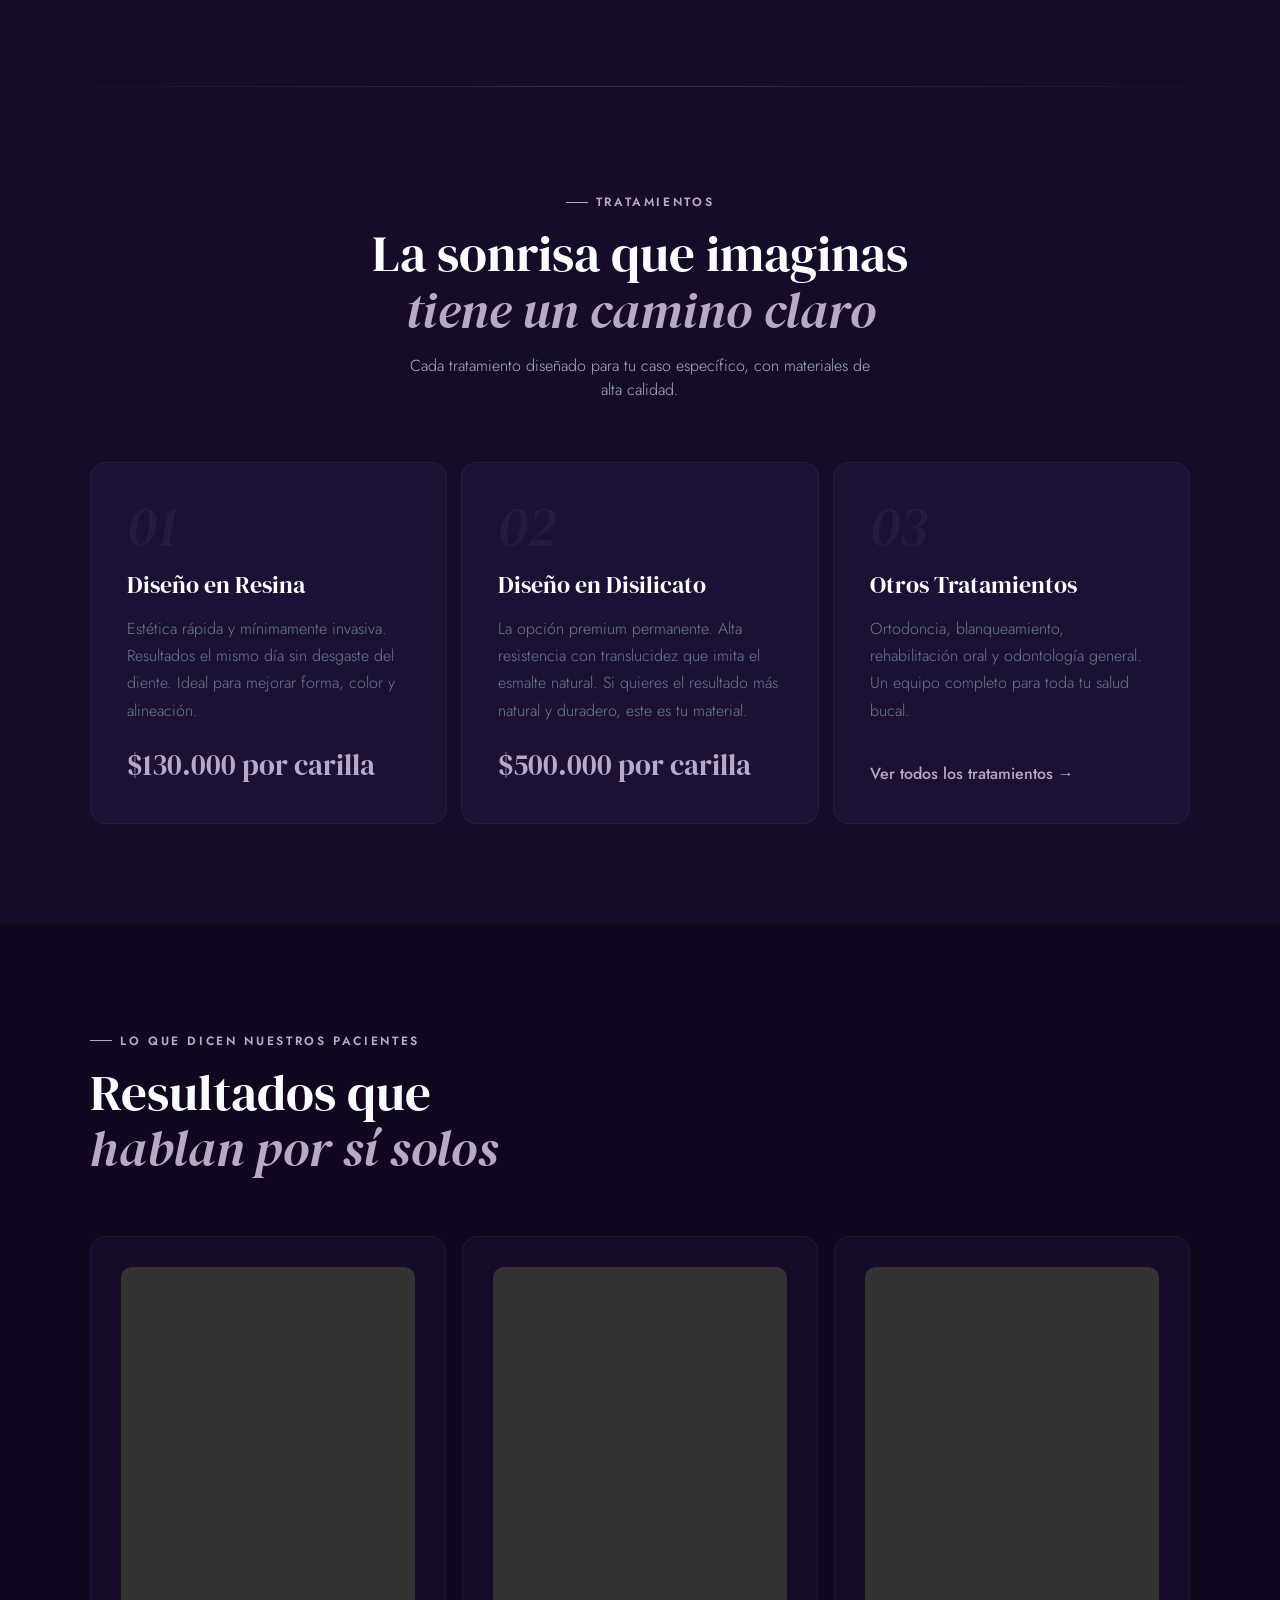
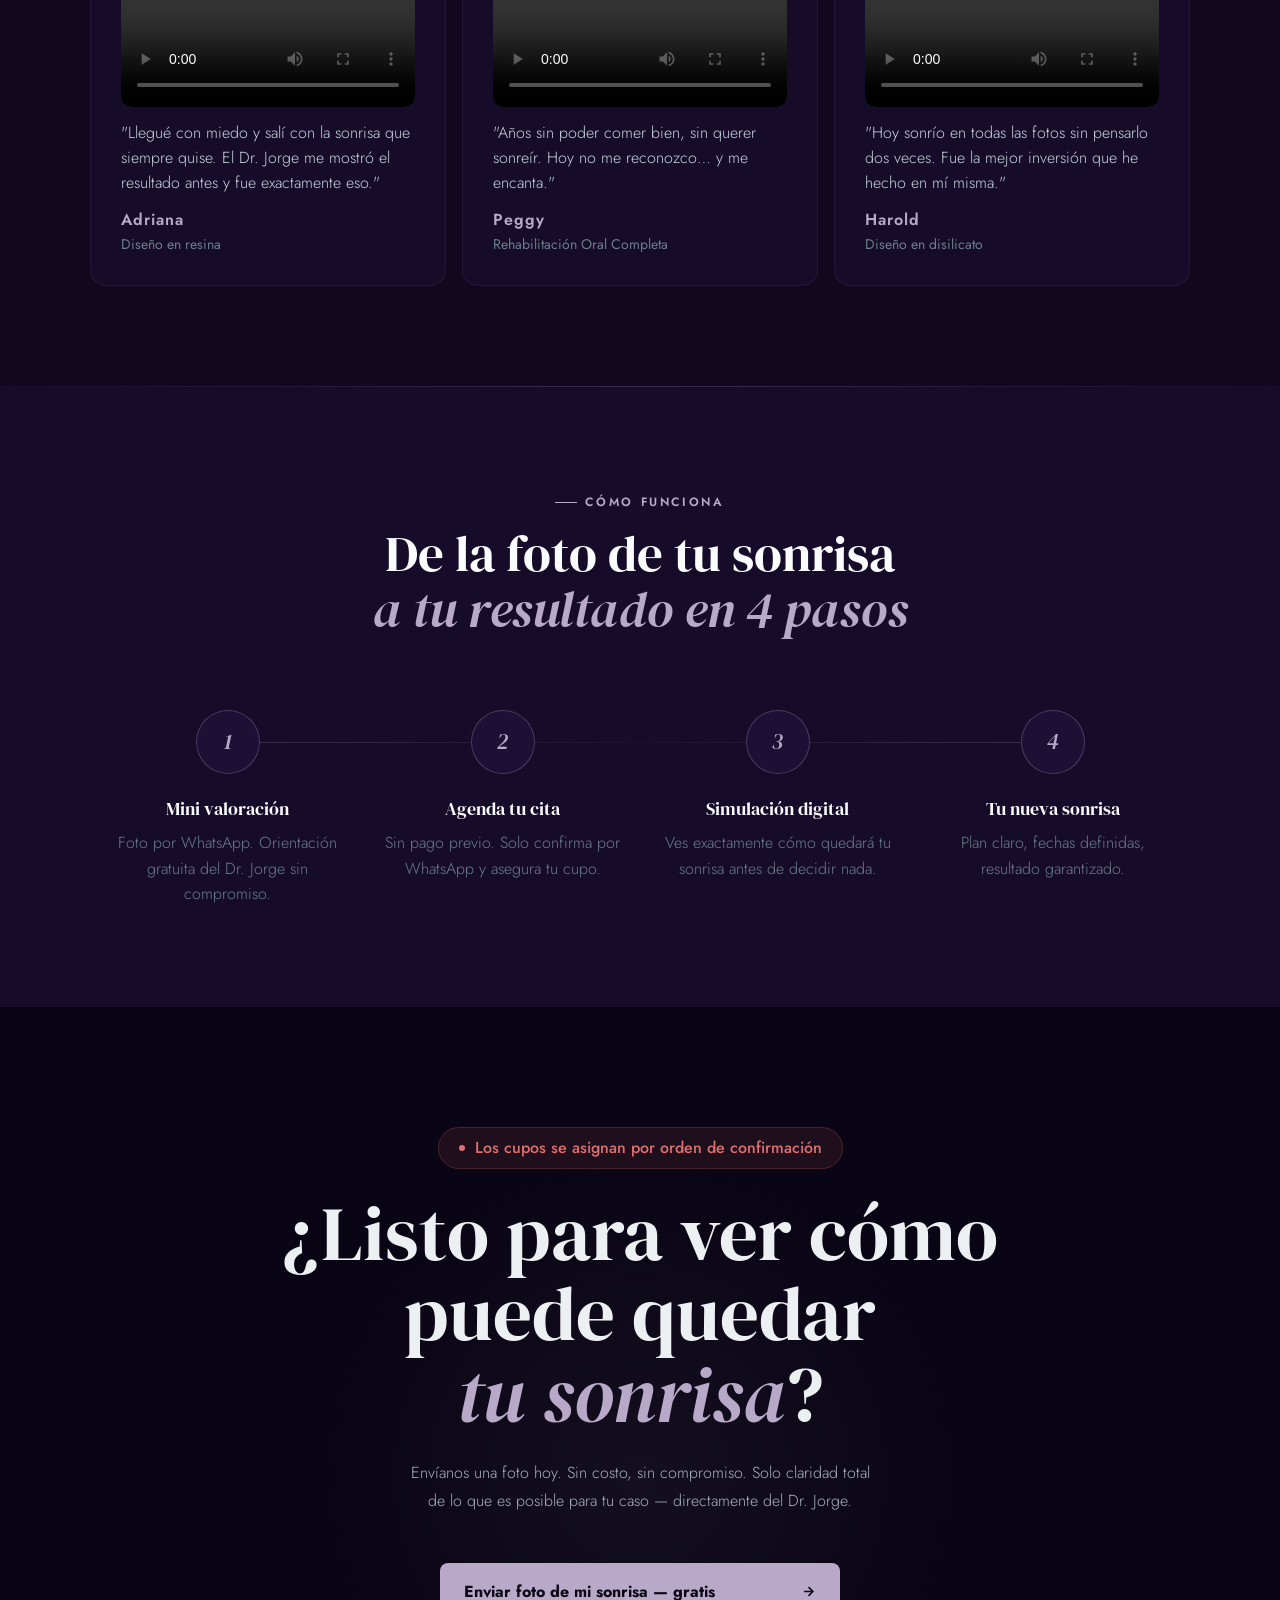
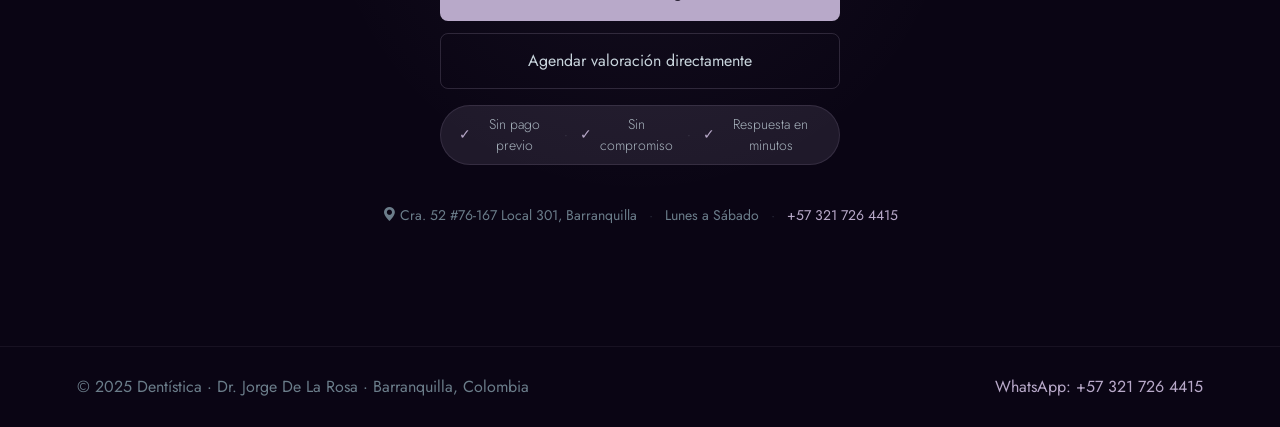
==== commit 1b557e03: "fix imgs2" ====
--- a/index.html
+++ b/index.html
@@ -190,8 +190,8 @@
         <div class="ba-card">
           <div class="ba-card-visual">
             <div class="ba-wrap">
-              <img class="ba-img ba-img-before" src="imgAntes1.JPG" alt="Después">
-              <img class="ba-img ba-img-after"  src="imgDespues1.JPG"  alt="Antes">
+              <img class="ba-img ba-img-before" src="diseño resina (1) (1).jpg" alt="Después">
+              <img class="ba-img ba-img-after"  src="diseño resina (2) - copia.jpg"  alt="Antes">
               <div class="ba-fade"></div>
               <span class="ba-lbl ba-lbl-b">Después</span>
               <span class="ba-lbl ba-lbl-a">Antes</span>
@@ -200,7 +200,7 @@
             </div>
           </div>
           <div class="ba-info">
-            <div class="ba-name">Adriana</div>
+            <div class="ba-name">Marcos</div>
             <div class="ba-service">DISEÑO DE SONRISA EN RESINA</div>
             <div class="ba-quote">&quot;No lo pensé dos veces. En una sola cita salí con la sonrisa que siempre quise.&quot;</div>
           </div>
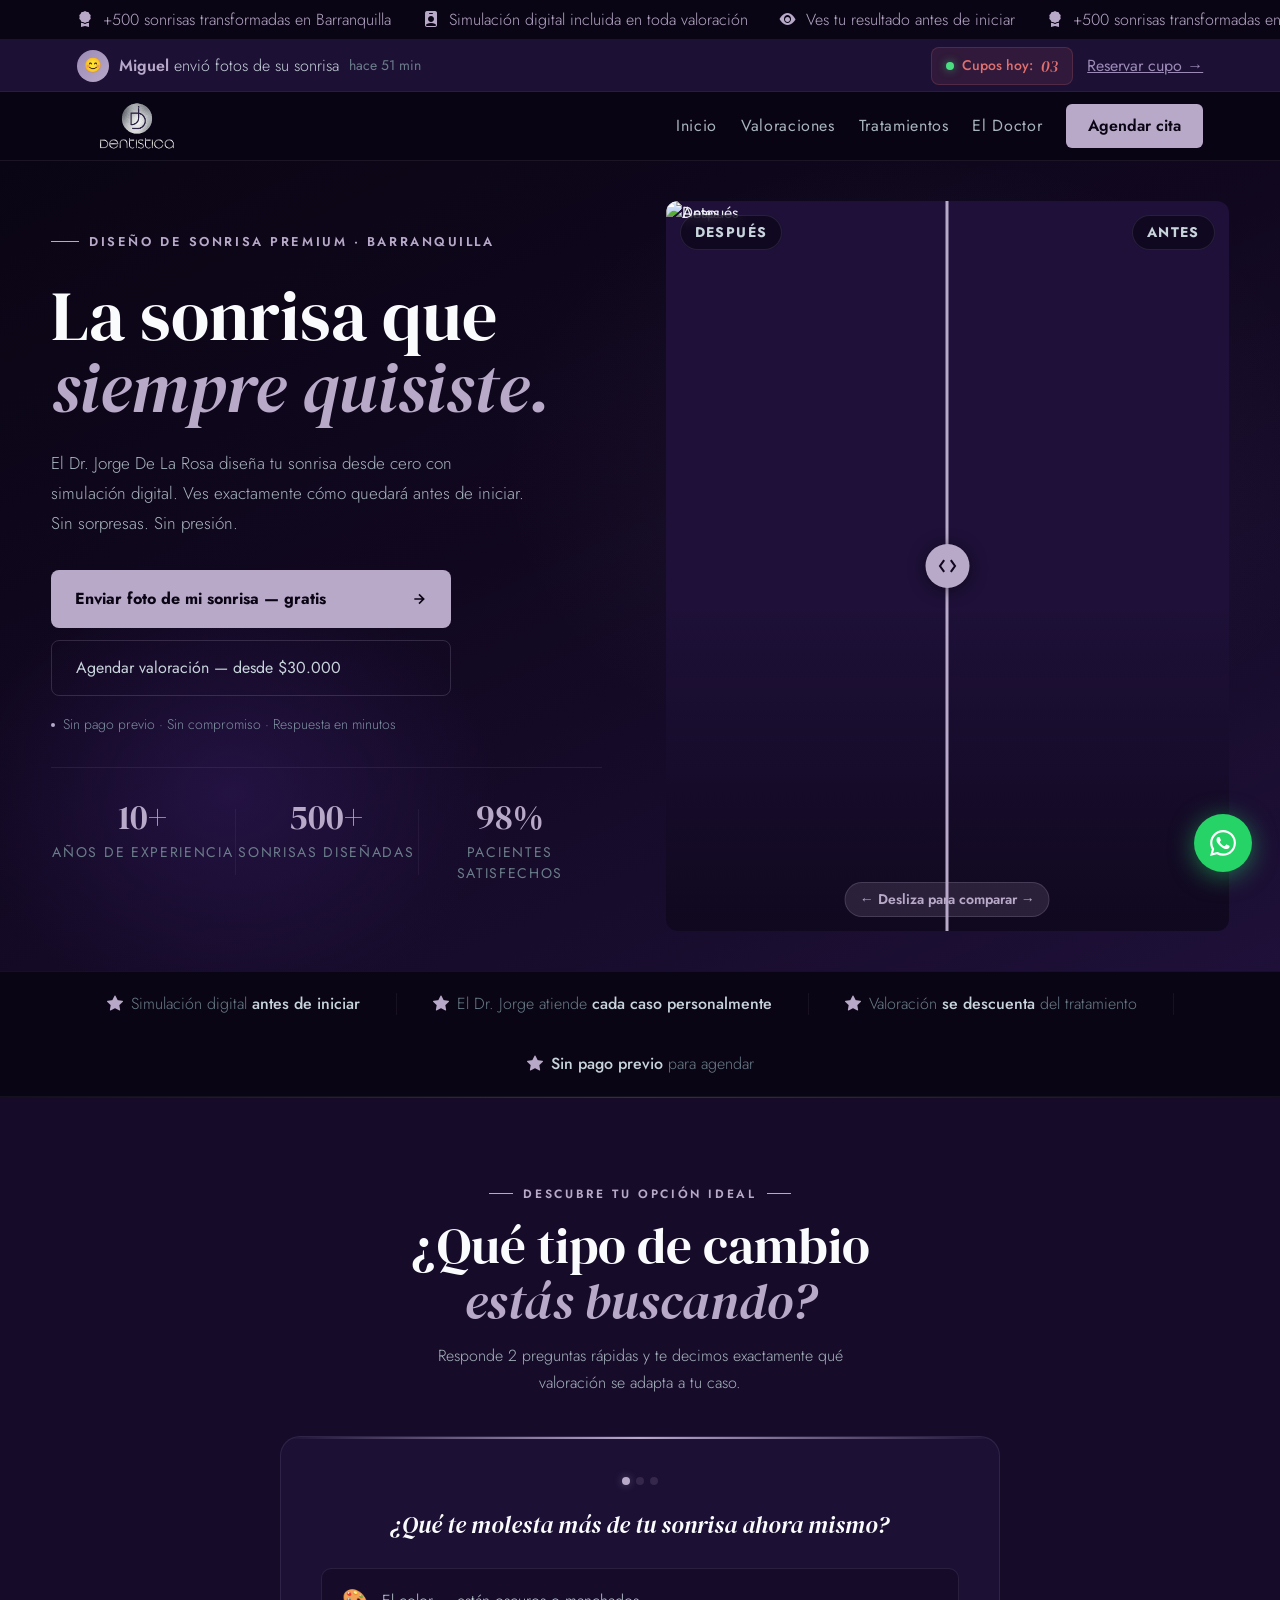
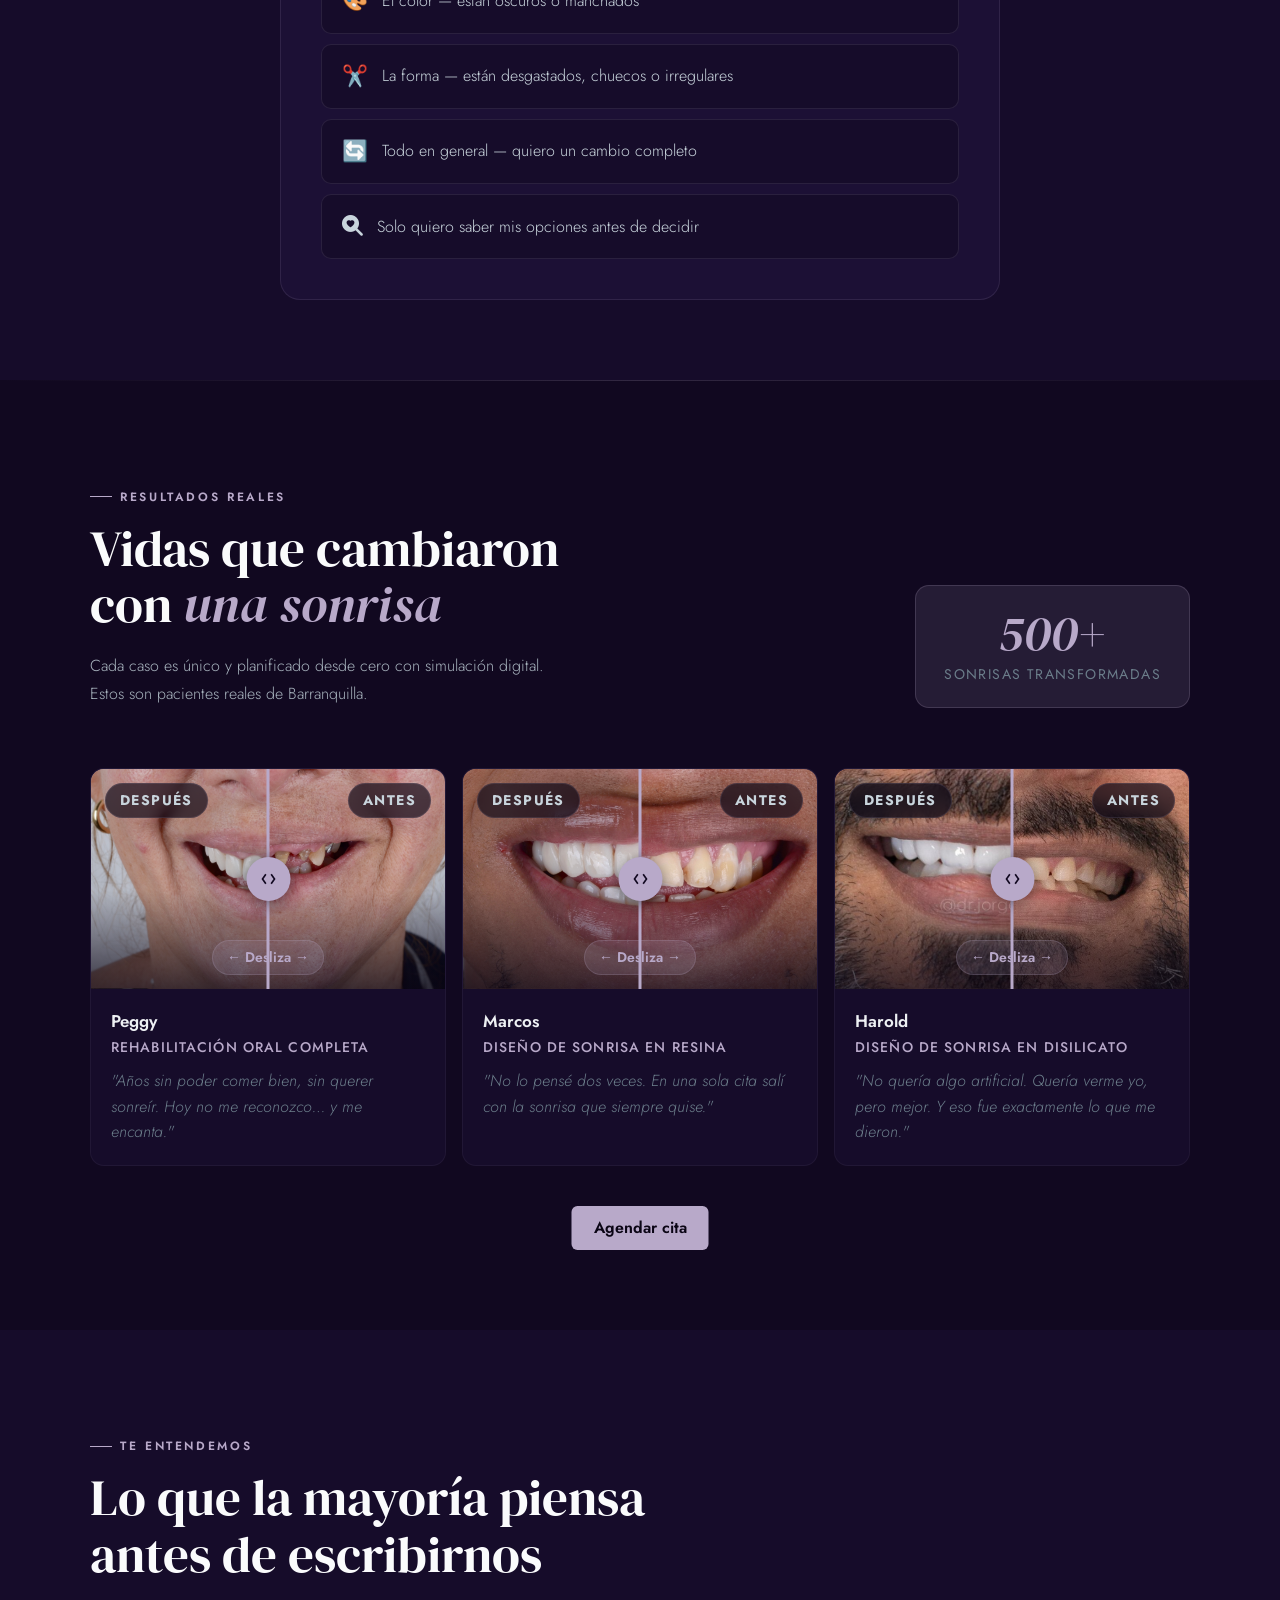
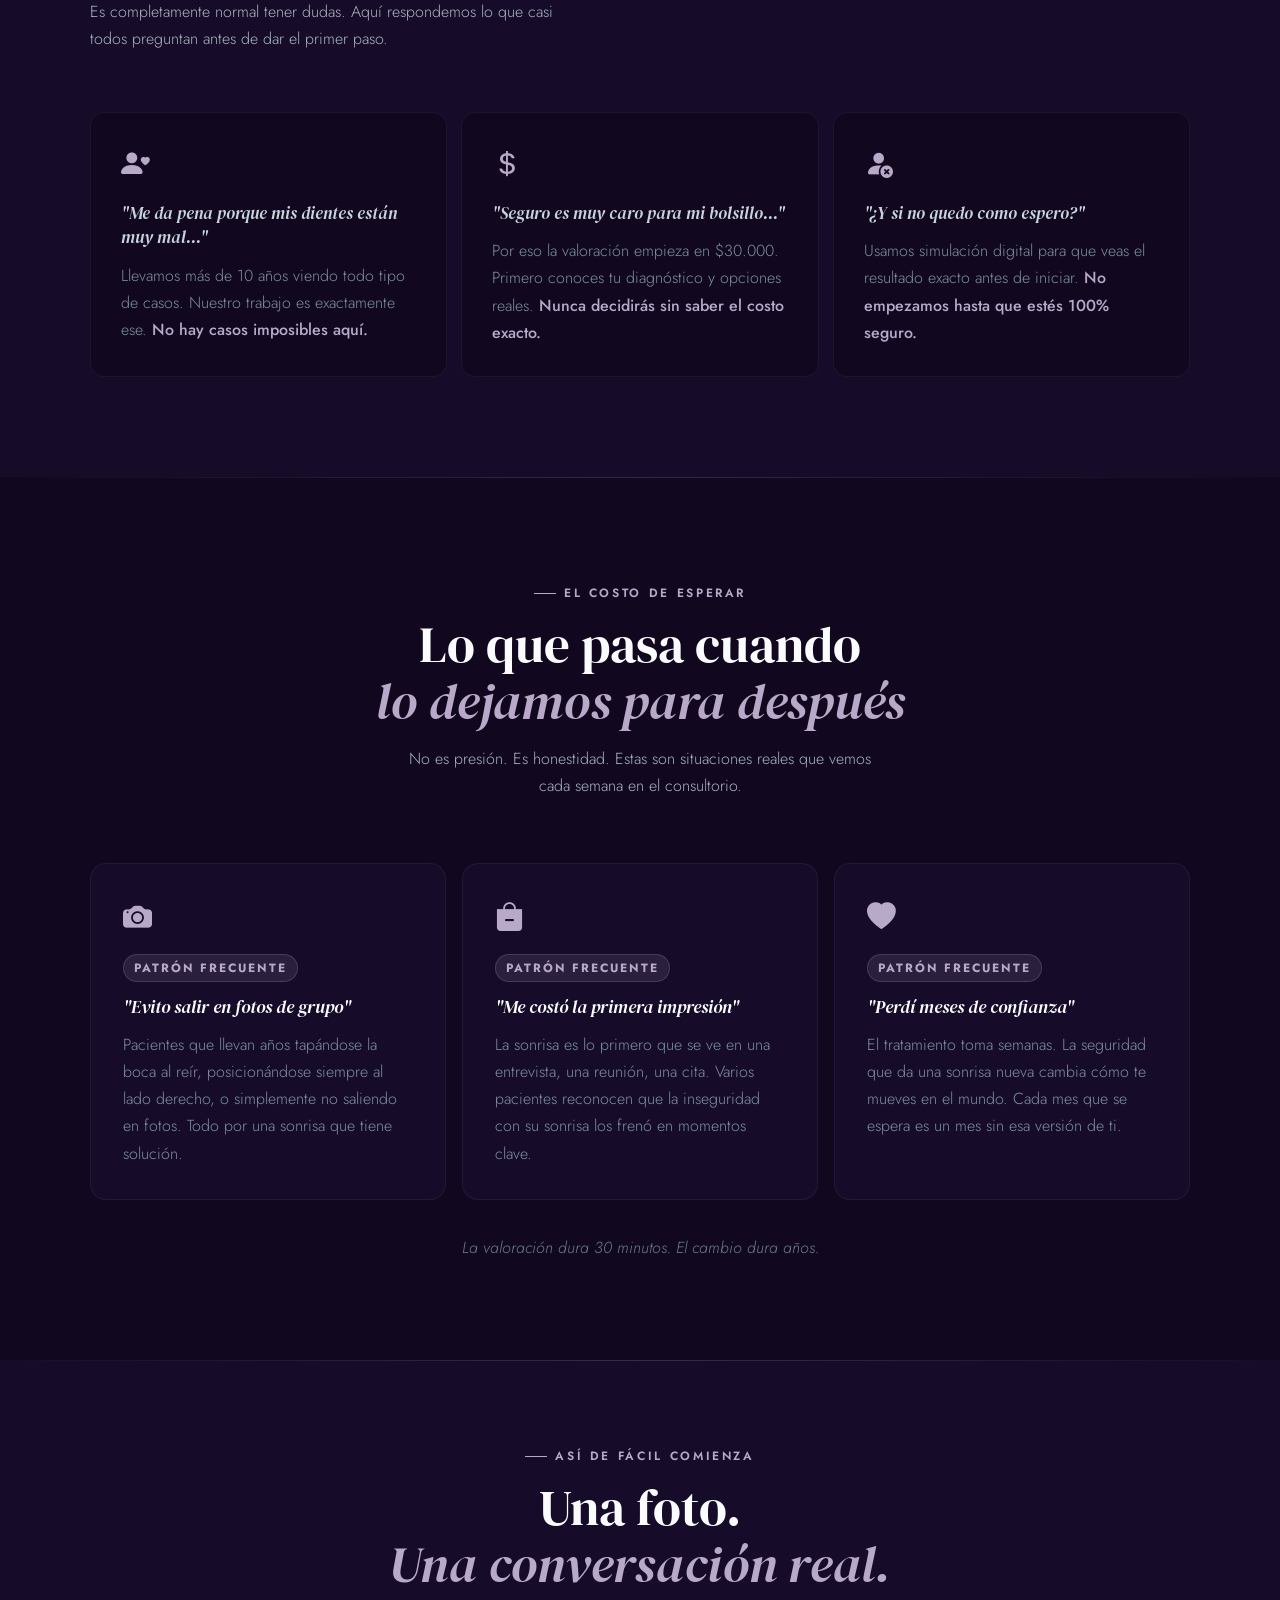
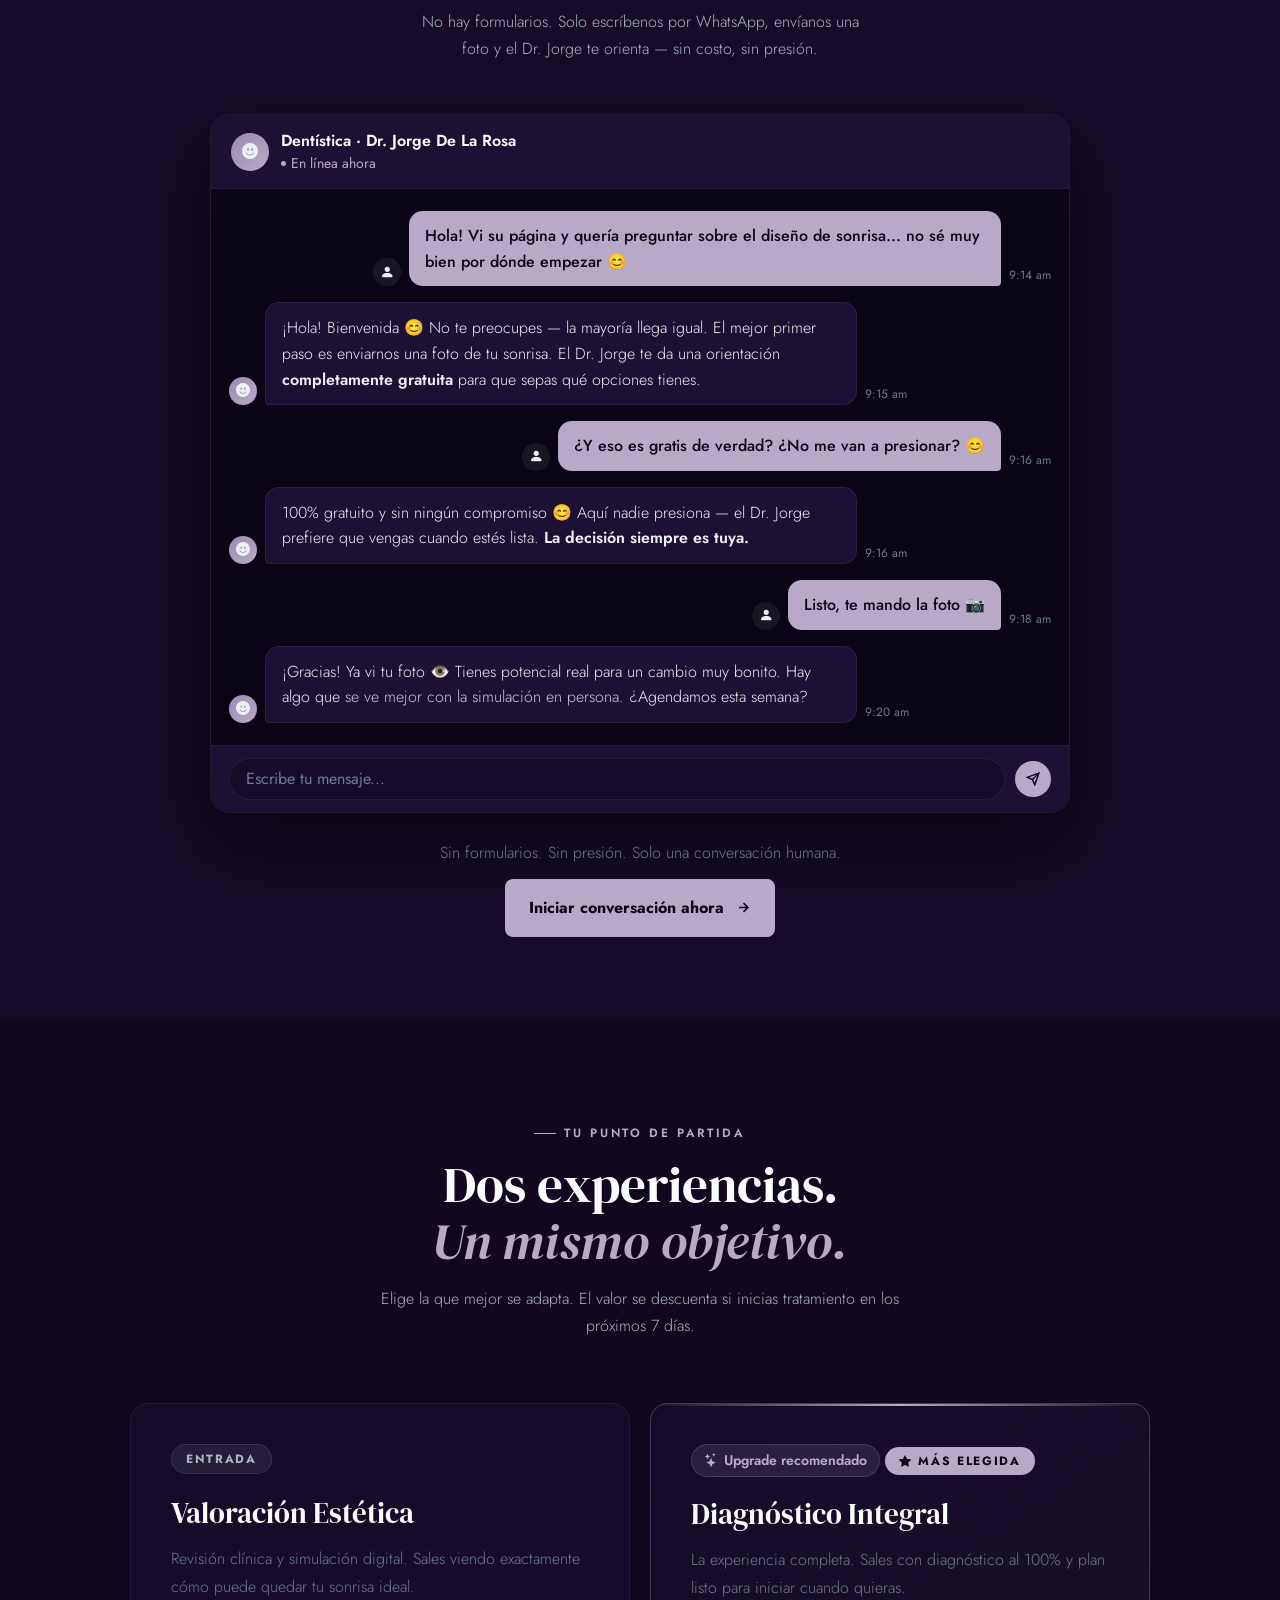
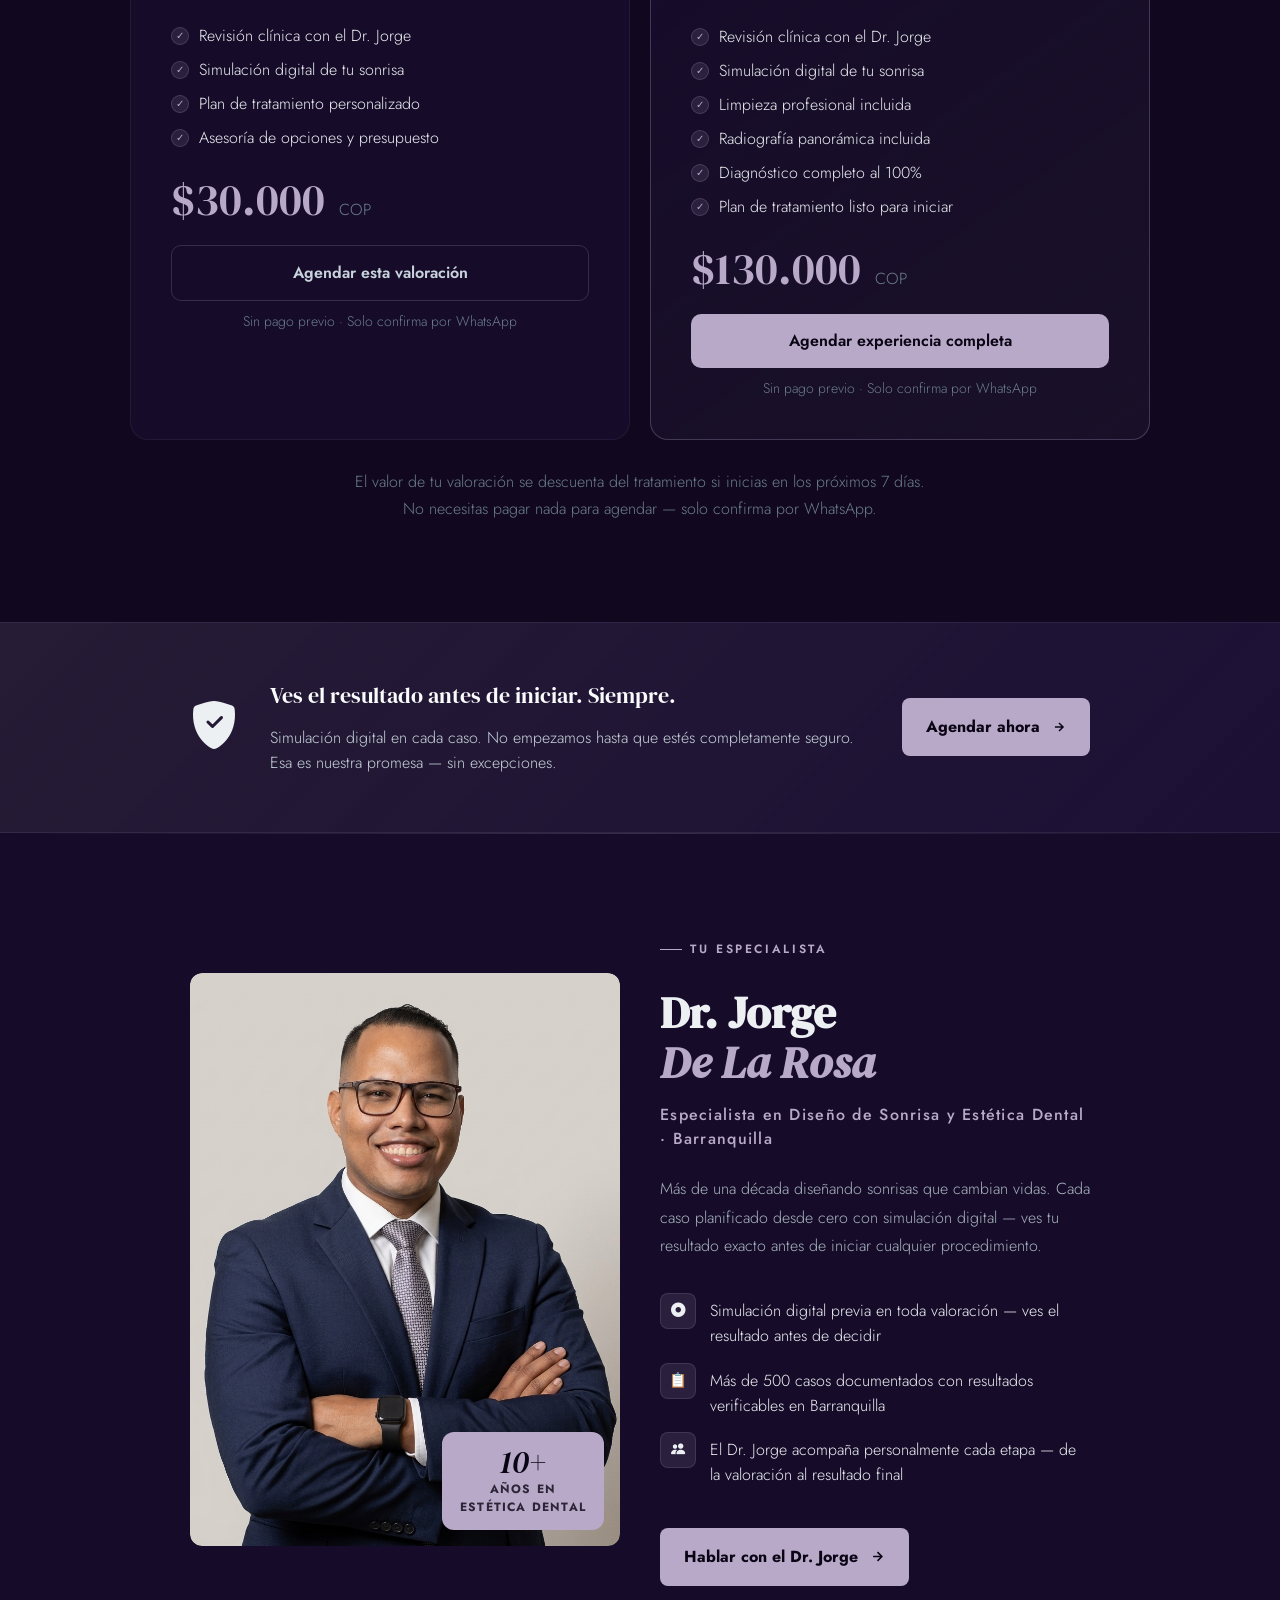
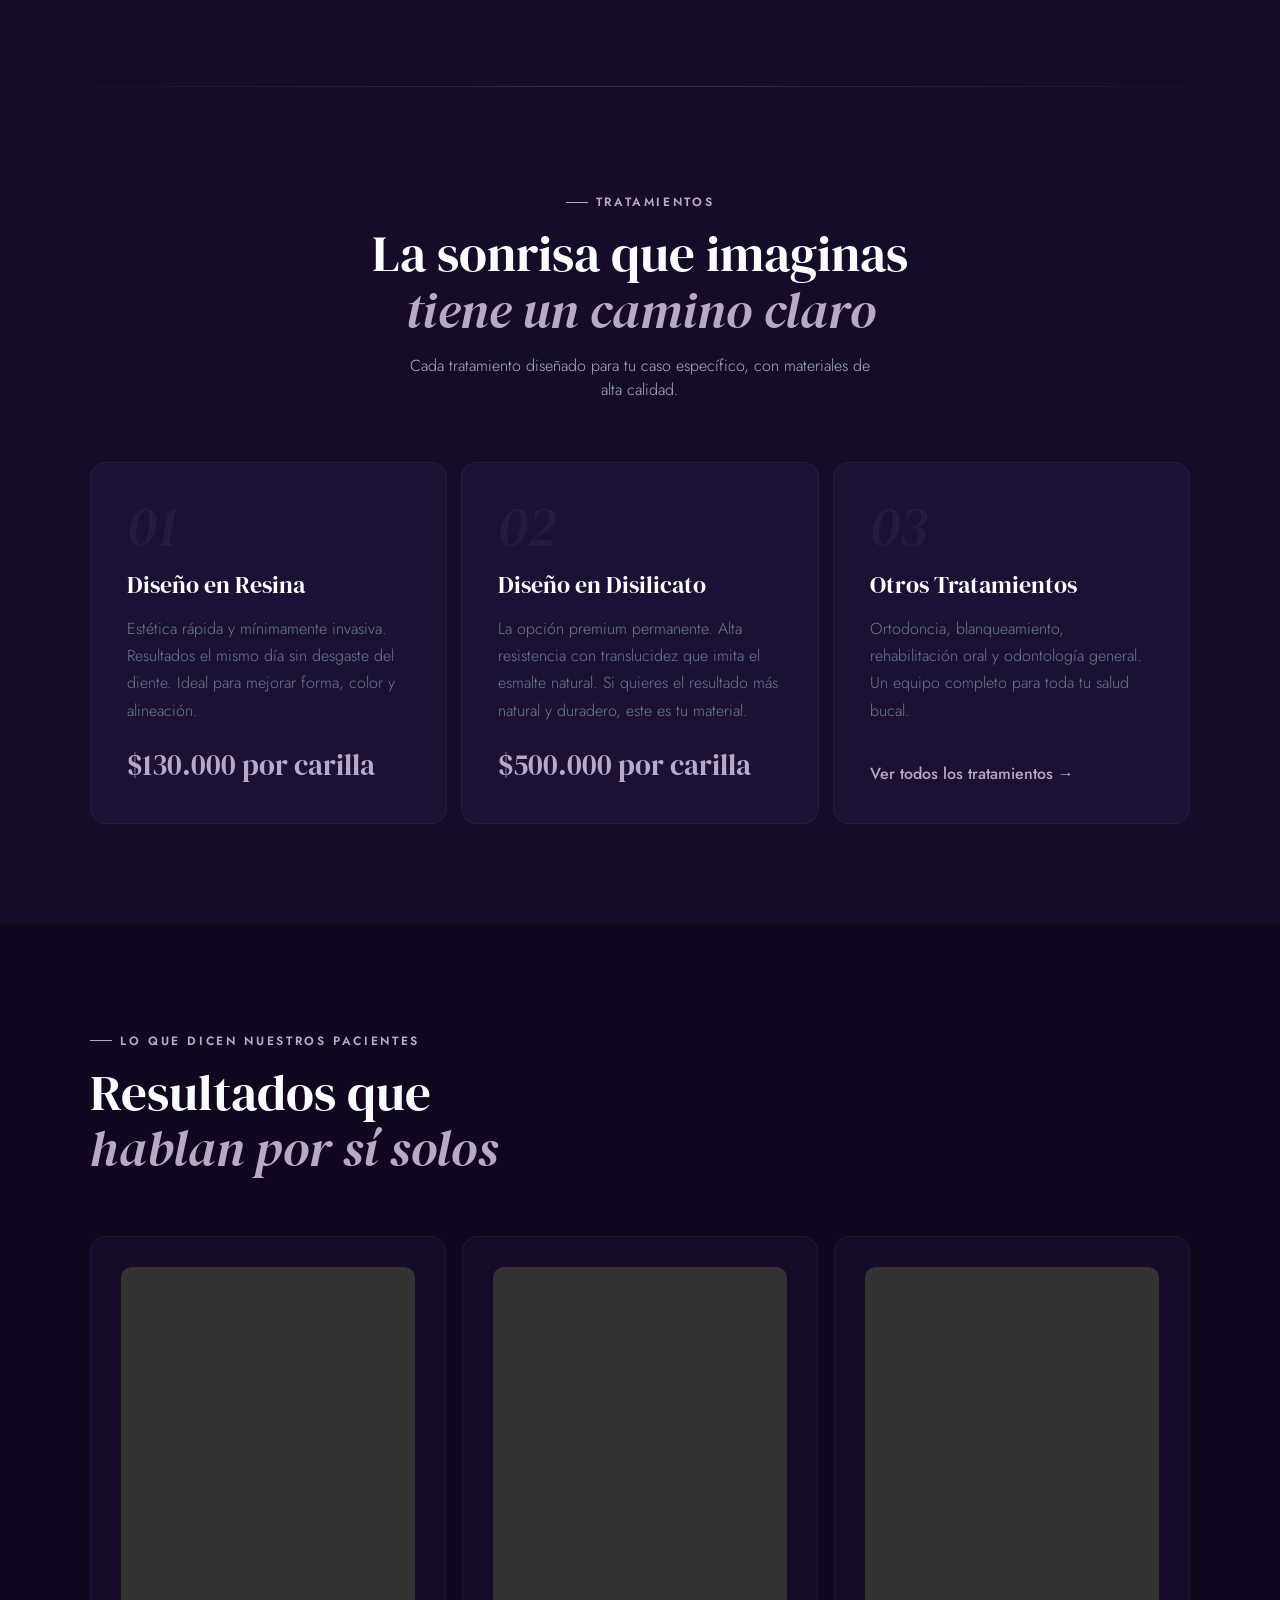
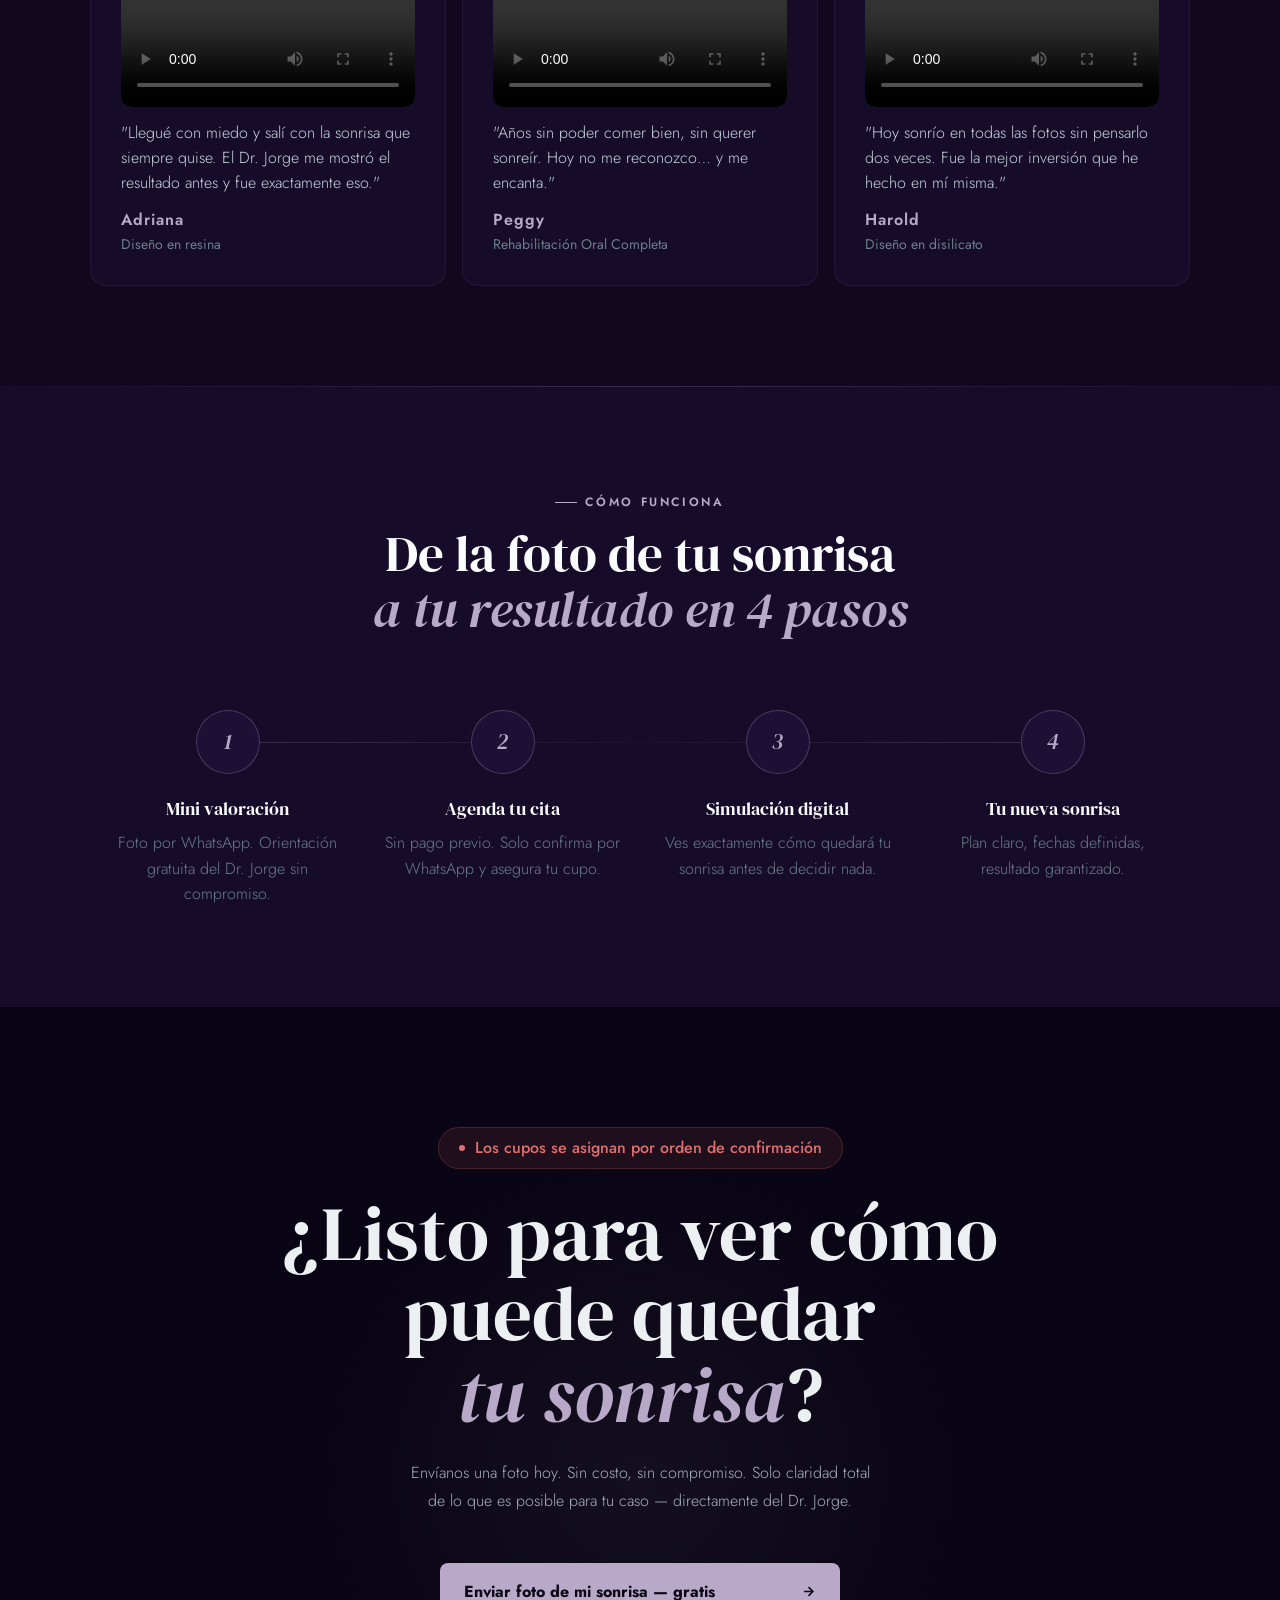
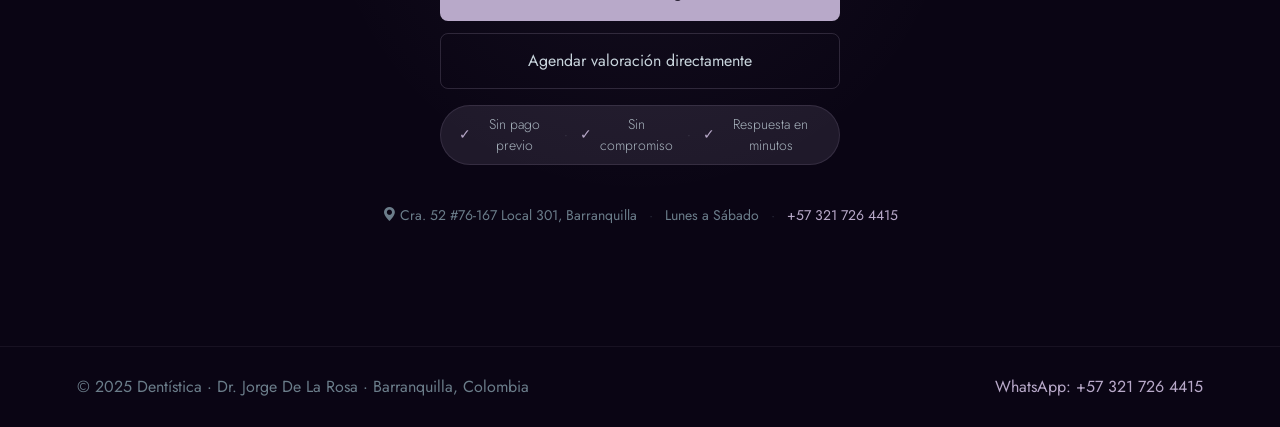
==== commit fd26777e: "random names" ====
--- a/index.html
+++ b/index.html
@@ -29,7 +29,7 @@
   <div class="activity-bar">
     <div class="ab-left">
       <div class="ab-avatar">😊</div>
-      <div class="ab-label" id="abLabel"><b>Alguien</b> envió fotos de su sonrisa</div>
+      <div class="ab-label" id="abLabel"><b>Miguel</b> envió fotos de su sonrisa</div>
       <div class="ab-time" id="abTime">hace 51 min</div>
     </div>
     <div class="ab-urgency">
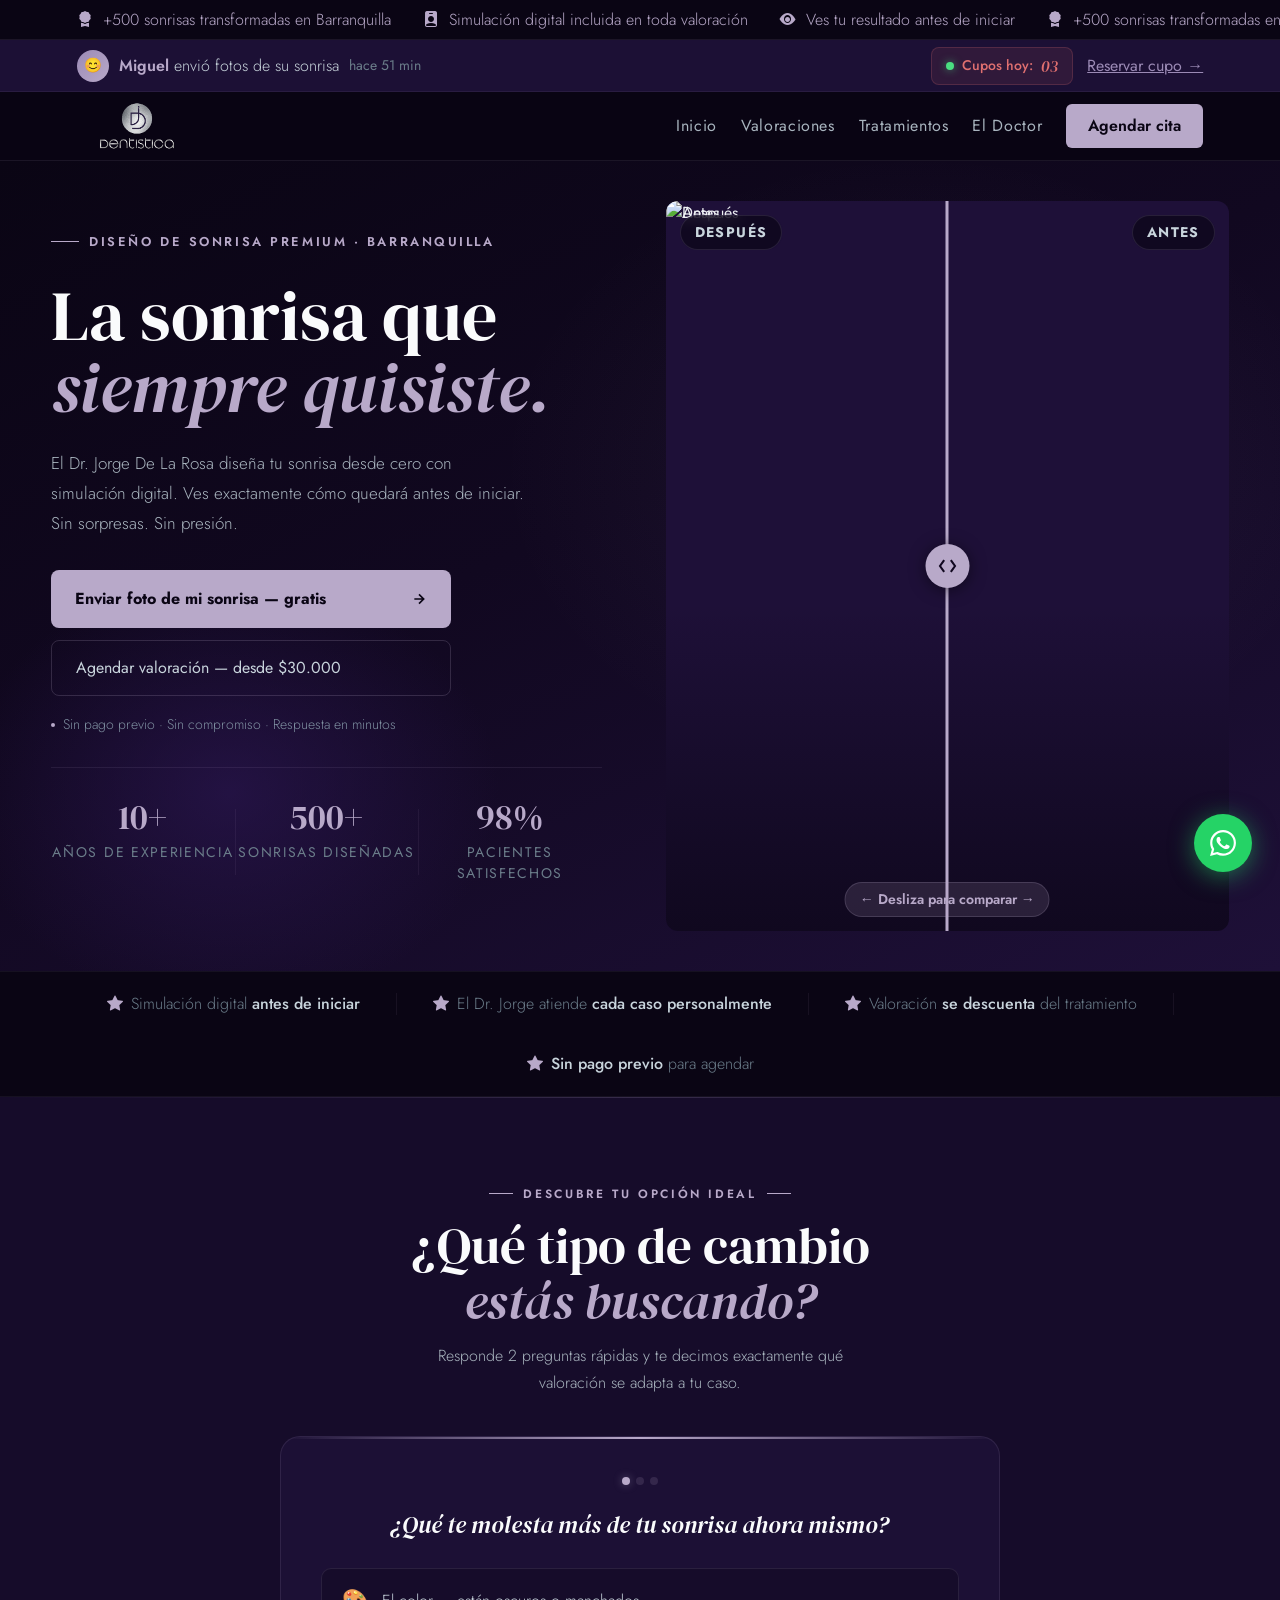
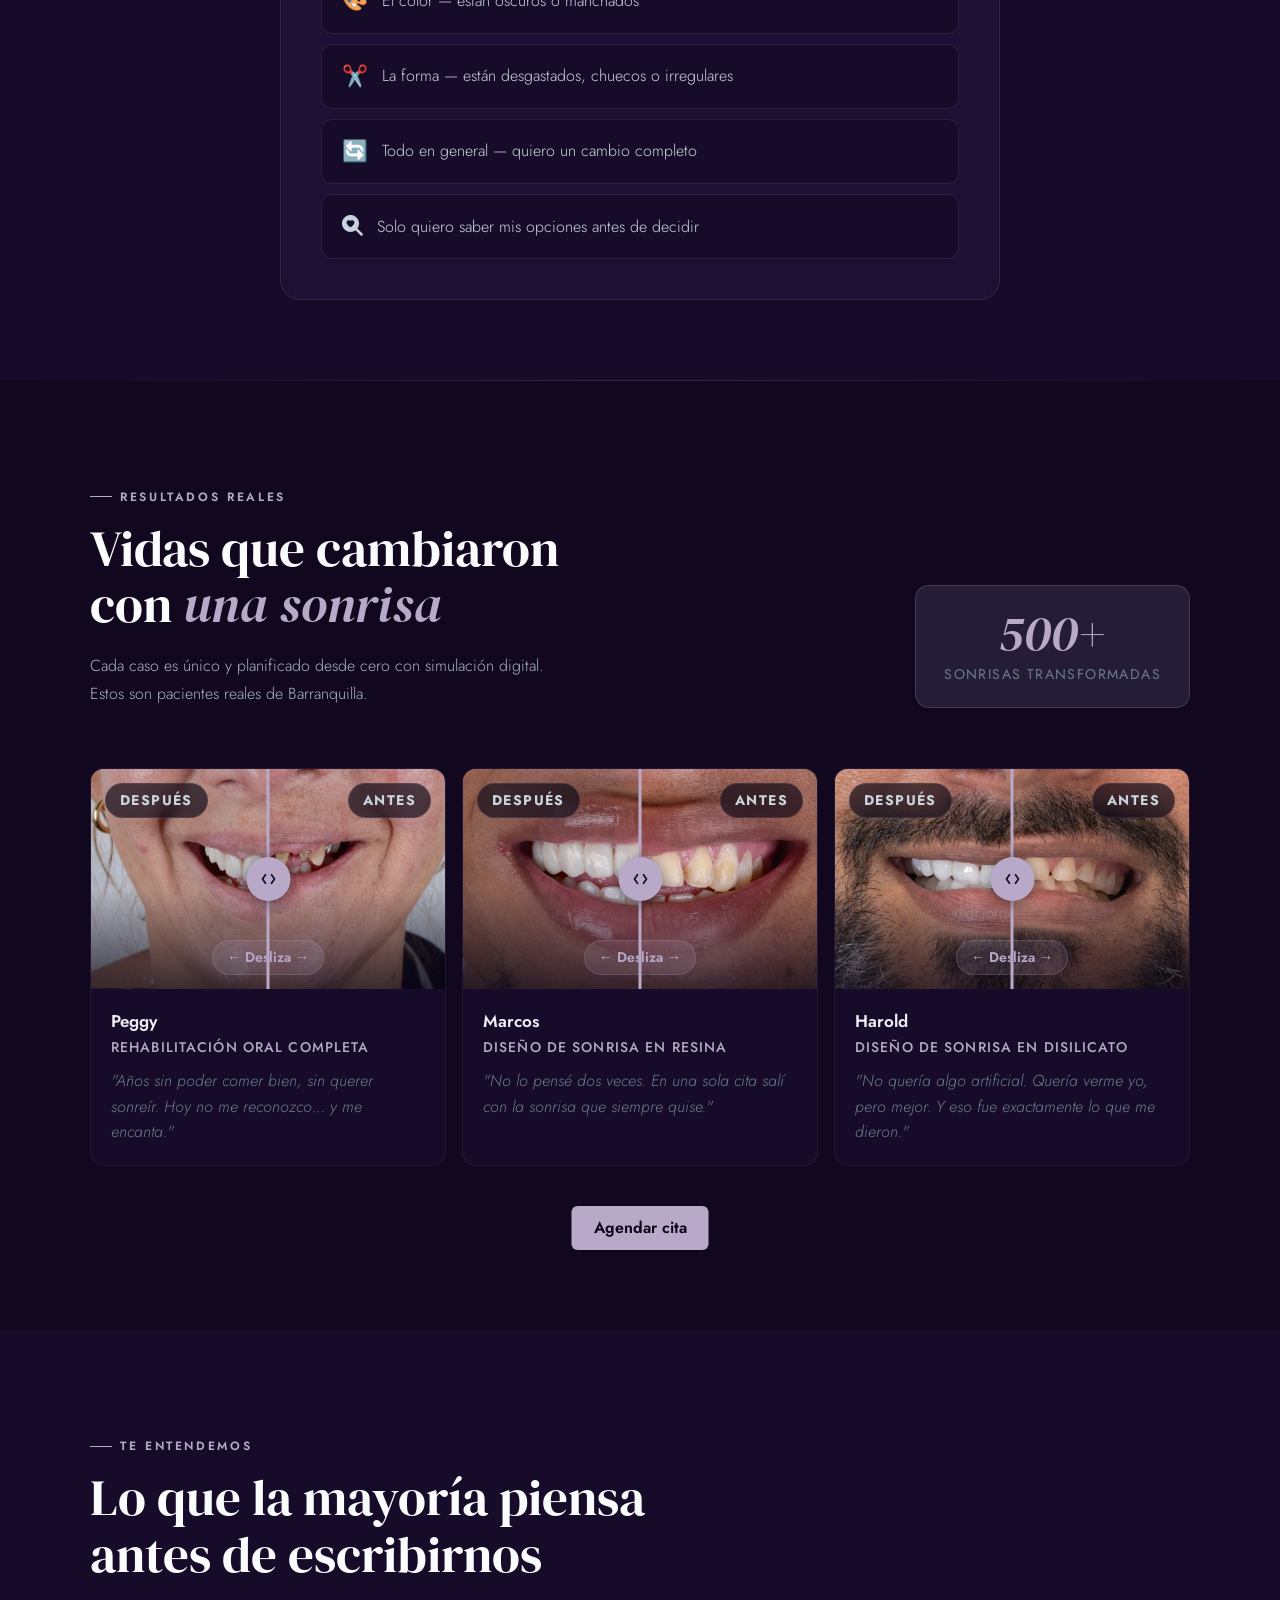
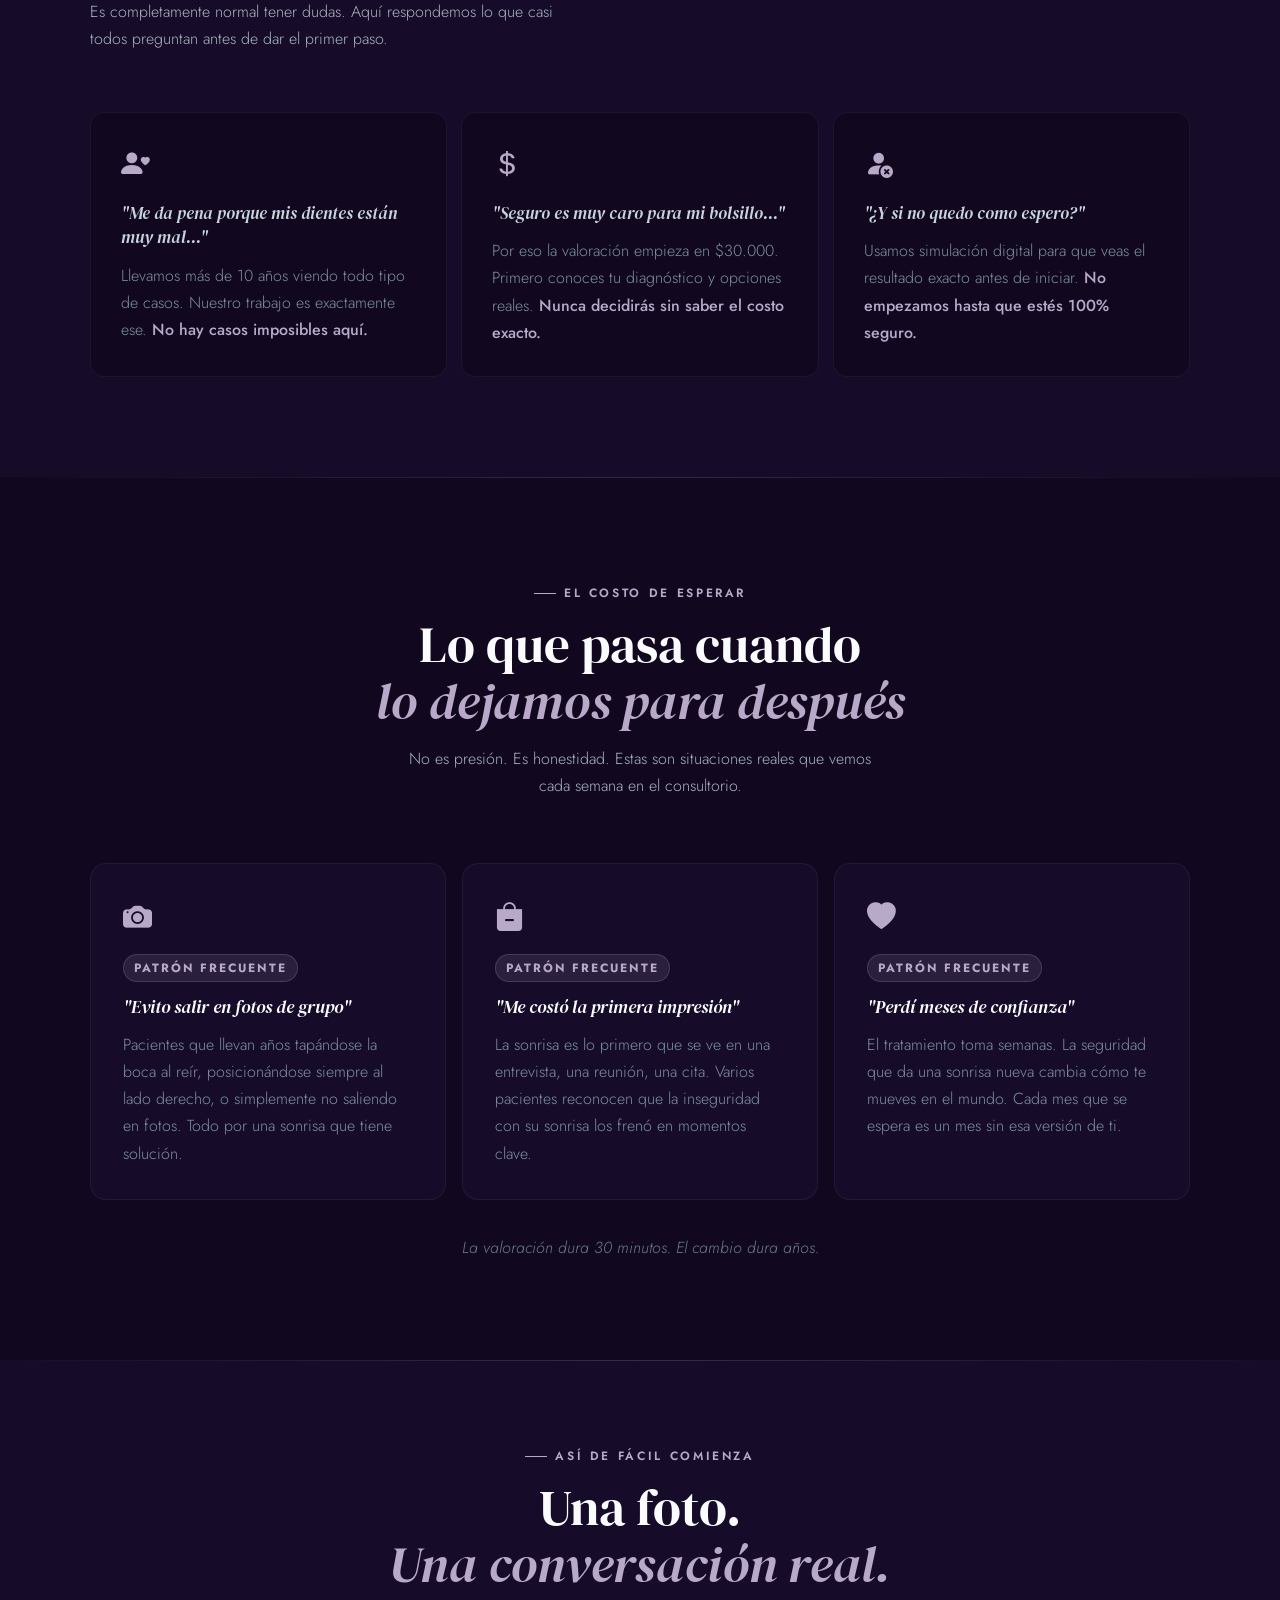
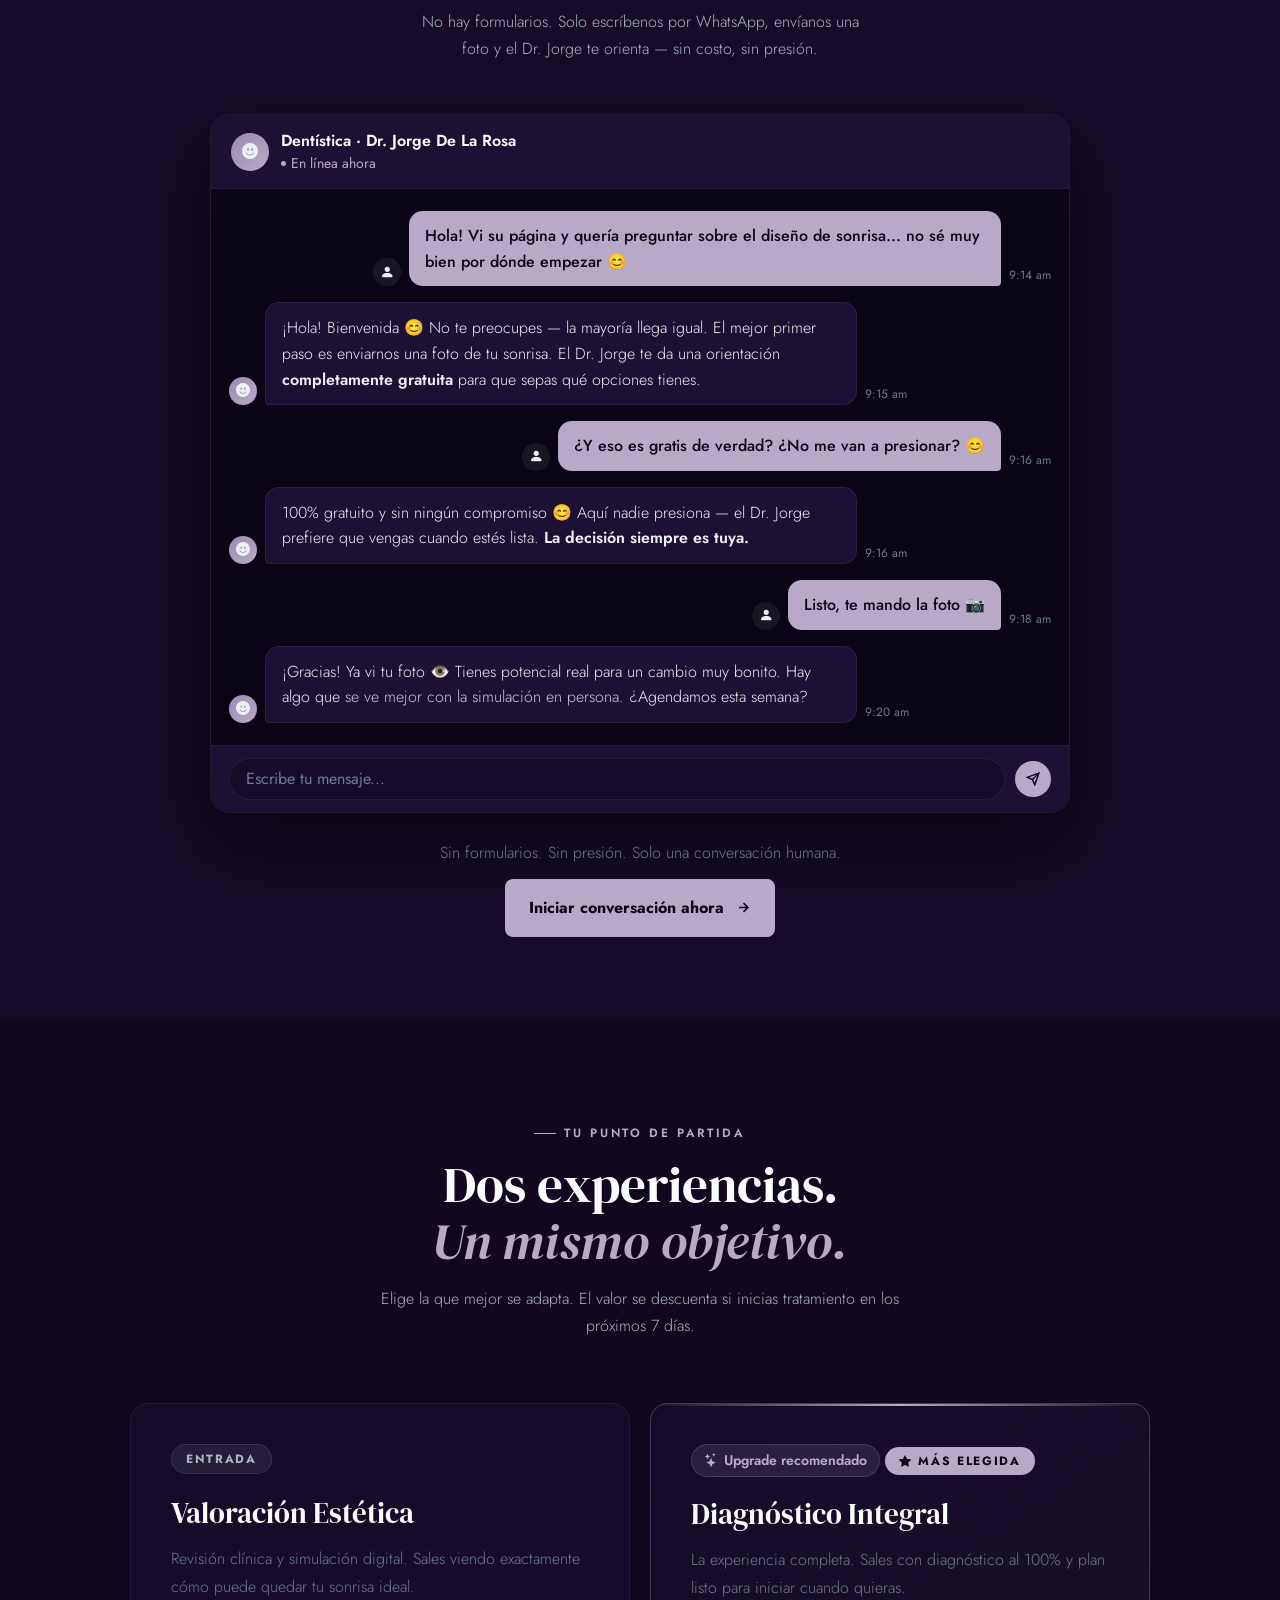
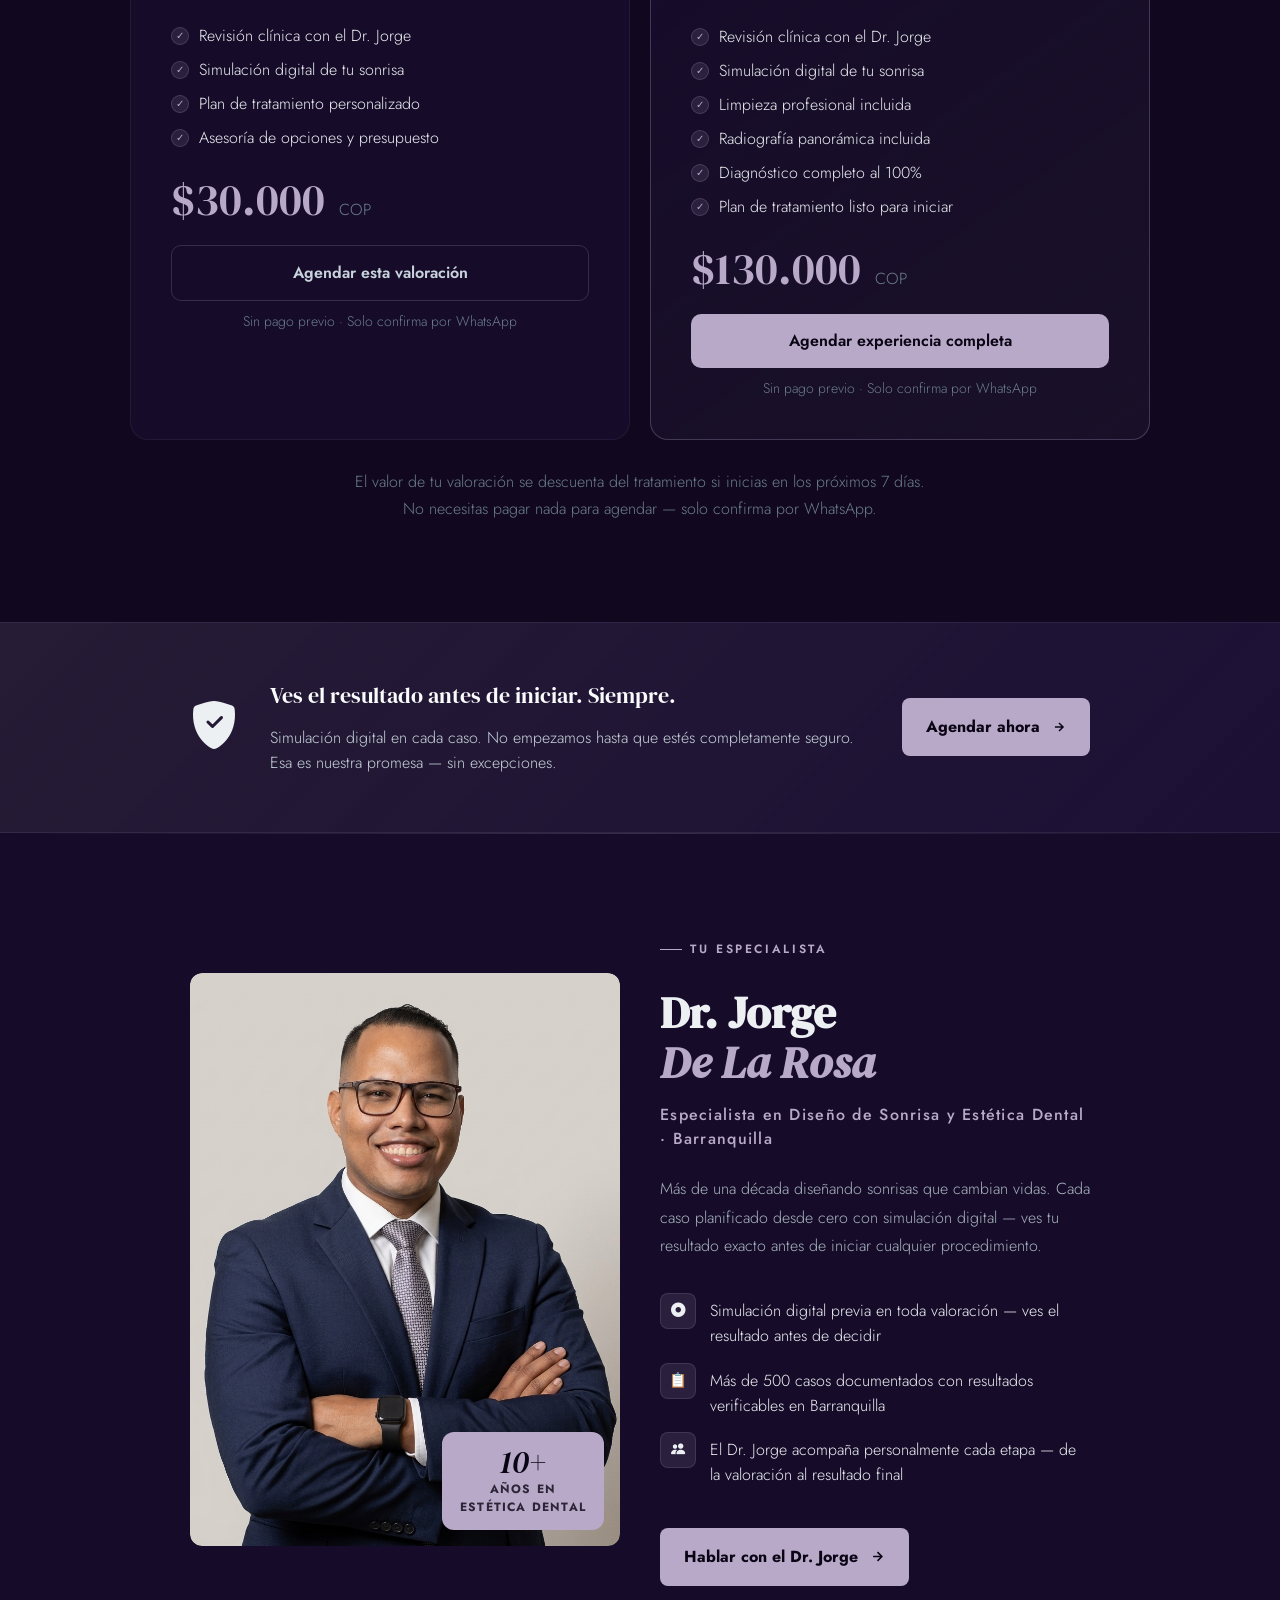
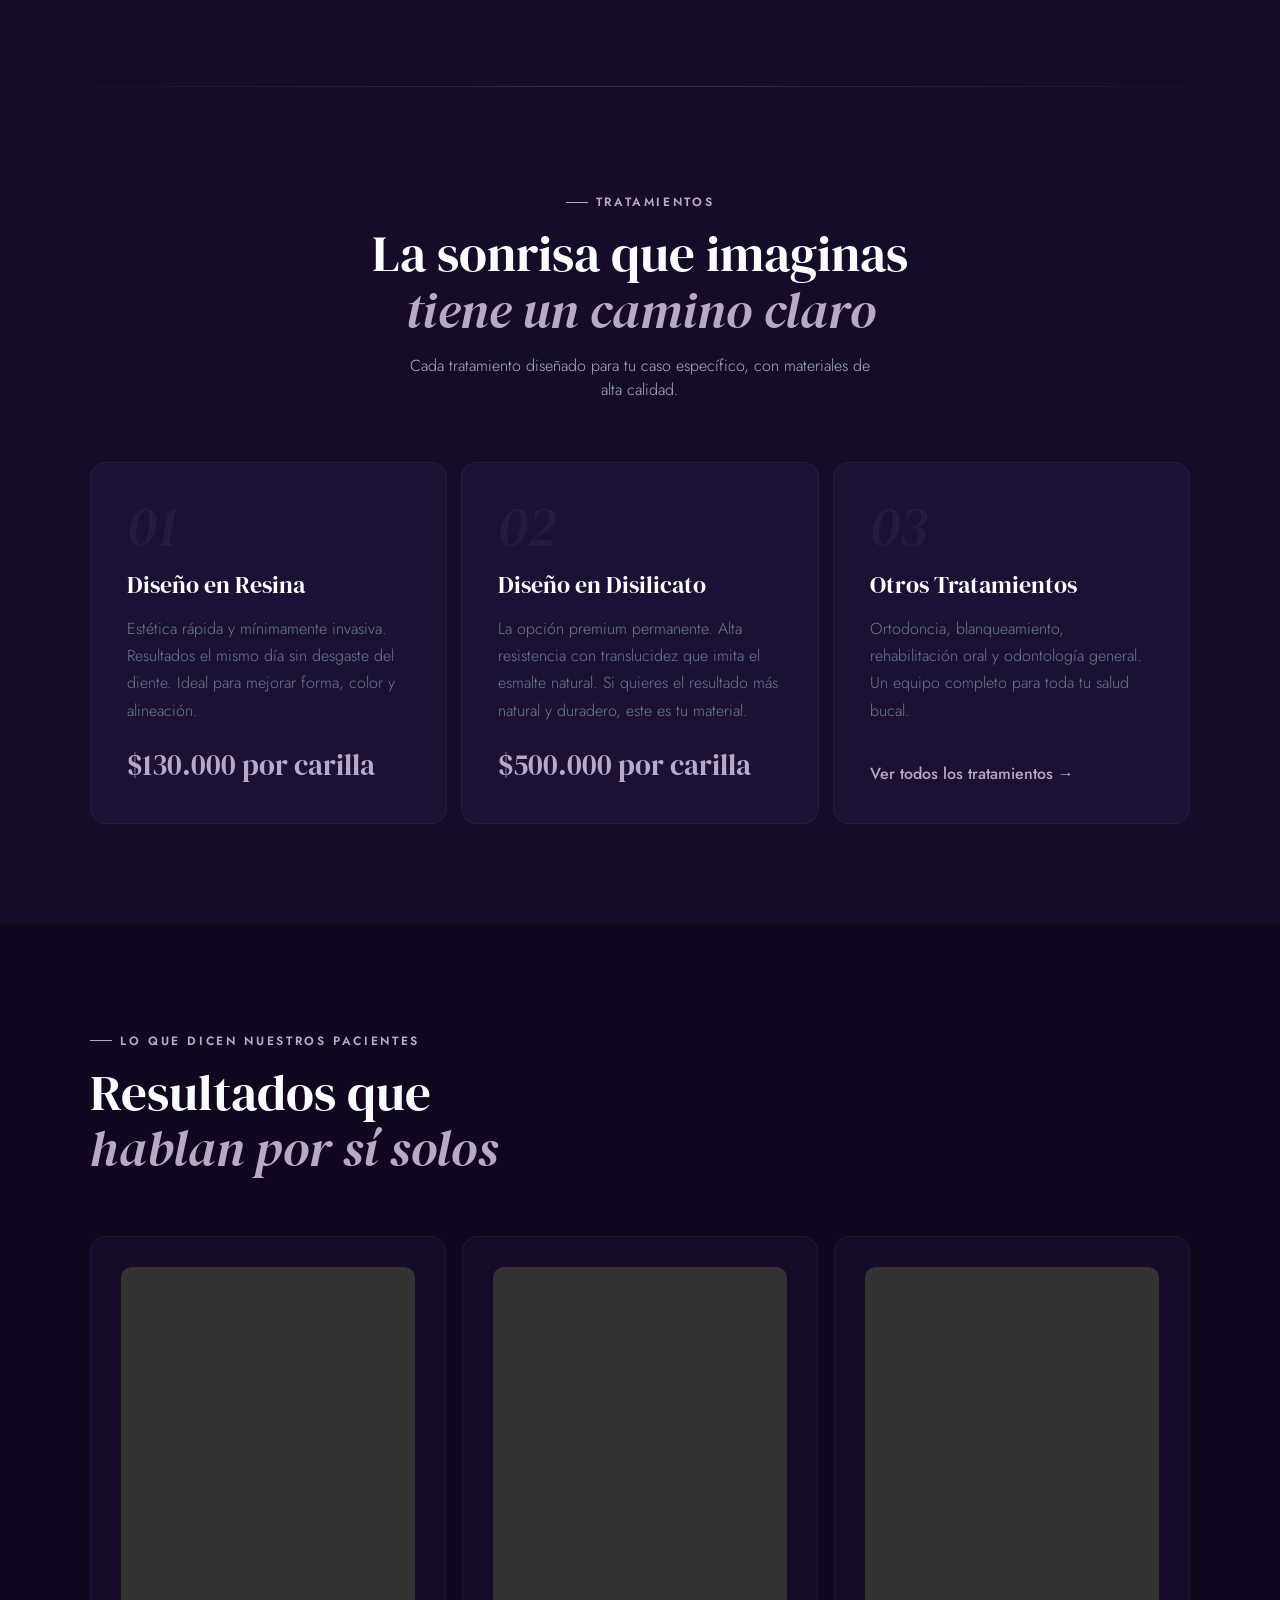
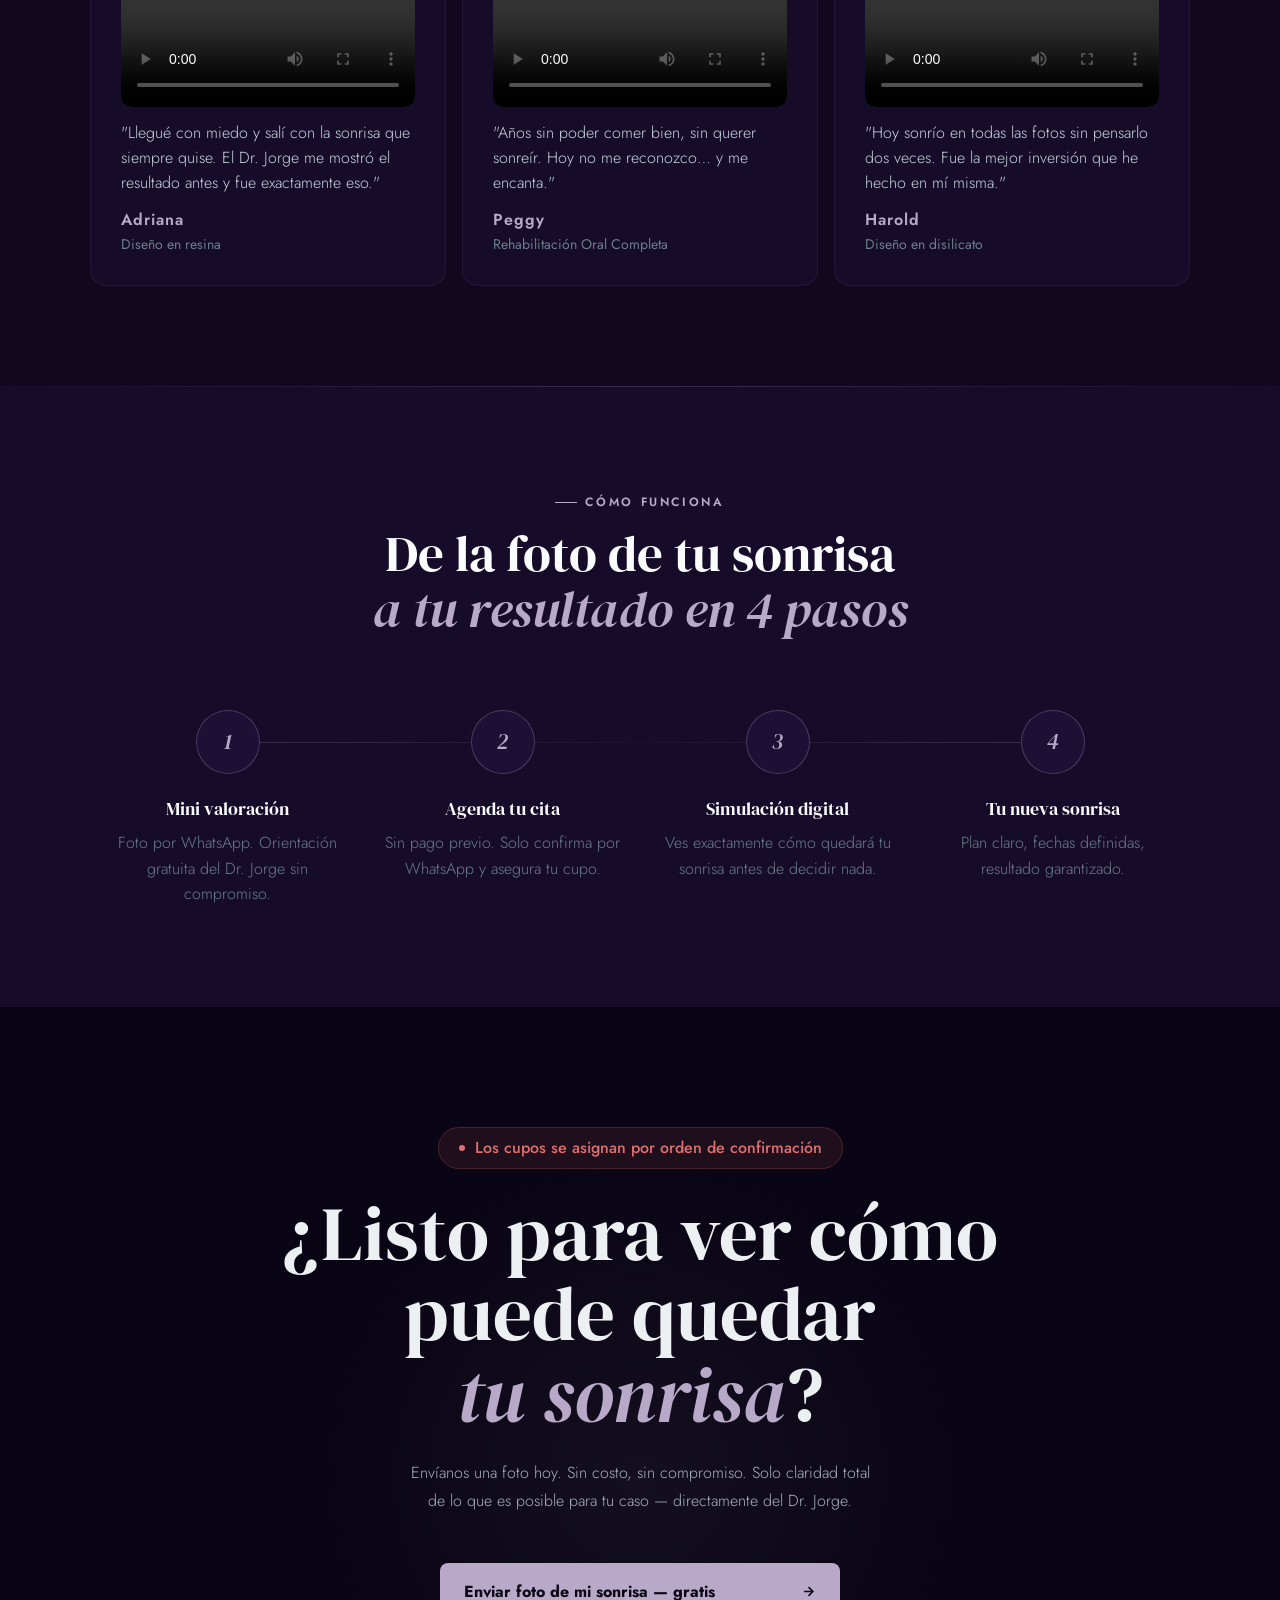
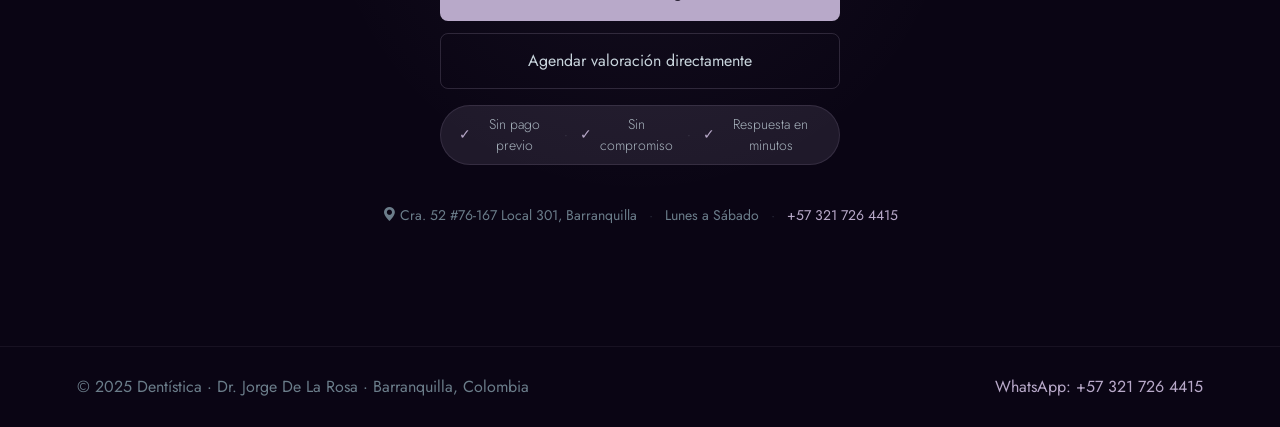
==== commit 02777b5b: "organization" ====
--- a/index.html
+++ b/index.html
@@ -8,7 +8,7 @@
   <link href="https://fonts.googleapis.com/css2?family=Marcellus&family=DM+Serif+Display:ital@0;1&family=Jost:wght@300;400;500;600&display=swap" rel="stylesheet">
   <link rel="stylesheet" href="https://cdn.jsdelivr.net/npm/bootstrap-icons@1.10.5/font/bootstrap-icons.css">
   <link rel="stylesheet" href="styles.css">
-  <link rel="icon" href="logoDentisticaCompleto.png">
+  <link rel="icon" href="img/logoDentisticaCompleto.png">
 </head>
 <body>
 
@@ -44,7 +44,7 @@
   <nav class="navbar">
     <div class="nav-container">
       <a href="index.html" class="logo">
-        <img src="logoDentisticaCompleto.png" alt="Dentística" class="logo-img">
+        <img src="img/logoDentisticaCompleto.png" alt="Dentística" class="logo-img">
       </a>
       <button class="nav-toggle" id="navToggle" aria-label="Menú">
         <span></span><span></span><span></span>
@@ -85,8 +85,8 @@
     </div>
     <div class="hero-right">
       <div class="ba-wrap" id="heroBA">
-        <img class="ba-img ba-img-before" src="ANTES JHONNER.jpeg" alt="Después">
-        <img class="ba-img ba-img-after"  src="DESPUES JHONNER.jpeg"  alt="Antes">
+        <img class="ba-img ba-img-before" src="img/CasoAntes3.jpeg" alt="Antes">
+        <img class="ba-img ba-img-after"  src="img/CasoDespues3.jpeg"  alt="Después">
         <div class="ba-fade"></div>
         <span class="ba-lbl ba-lbl-b">Después</span>
         <span class="ba-lbl ba-lbl-a">Antes</span>
@@ -172,8 +172,8 @@
         <div class="ba-card">
           <div class="ba-card-visual">
             <div class="ba-wrap">
-              <img class="ba-img ba-img-before" src="imgAntes0.JPG" alt="Después">
-              <img class="ba-img ba-img-after"  src="imgDespues0.JPG"  alt="Antes">
+              <img class="ba-img ba-img-before" src="img/CasoAntes0.JPG" alt="Antes">
+              <img class="ba-img ba-img-after"  src="img/CasoDespues0.JPG"  alt="Después">
               <div class="ba-fade"></div>
               <span class="ba-lbl ba-lbl-b">Después</span>
               <span class="ba-lbl ba-lbl-a">Antes</span>
@@ -190,8 +190,8 @@
         <div class="ba-card">
           <div class="ba-card-visual">
             <div class="ba-wrap">
-              <img class="ba-img ba-img-before" src="diseño resina (1) (1).jpg" alt="Después">
-              <img class="ba-img ba-img-after"  src="diseño resina (2) - copia.jpg"  alt="Antes">
+              <img class="ba-img ba-img-before" src="img/ResinaAntes.jpg" alt="Antes">
+              <img class="ba-img ba-img-after"  src="img/ResinaDespues.jpg"  alt="Después">
               <div class="ba-fade"></div>
               <span class="ba-lbl ba-lbl-b">Después</span>
               <span class="ba-lbl ba-lbl-a">Antes</span>
@@ -208,8 +208,8 @@
         <div class="ba-card">
           <div class="ba-card-visual">
             <div class="ba-wrap">
-              <img class="ba-img ba-img-before" src="diseño disilicato (1) (1).jpeg" alt="Después">
-              <img class="ba-img ba-img-after"  src="diseño disilicato (1) (2) - copia.jpeg"  alt="Antes">
+              <img class="ba-img ba-img-before" src="img/CasoAntes4.jpeg" alt="Antes">
+              <img class="ba-img ba-img-after"  src="img/CasoDespues4.jpeg"  alt="Después">
               <div class="ba-fade"></div>
               <span class="ba-lbl ba-lbl-b">Después</span>
               <span class="ba-lbl ba-lbl-a">Antes</span>
@@ -419,7 +419,7 @@
     <div class="doctor-idx-inner">
       <div style="position:relative">
         <div class="doc-card">
-          <img src="9cb2fd32-8f40-461e-ab84-7a0d78703ff2.png" alt="Dr. Jorge De La Rosa">
+          <img src="img/Doctor.png" alt="Dr. Jorge De La Rosa">
         </div>
         <div class="doc-chip">
           <div class="doc-chip-n">10+</div>
@@ -493,19 +493,19 @@
       </div>
       <div class="test-grid">
         <div class="t-card">
-          <div class="t-video"><video src="TESTIMONIO DISEÑO RESINA (1).mp4" controls playsinline preload="metadata"></video></div>
+          <div class="t-video"><video src="img/Videos/Testimonio2.mp4" controls playsinline preload="metadata"></video></div>
           <div class="t-caption">"Llegué con miedo y salí con la sonrisa que siempre quise. El Dr. Jorge me mostró el resultado antes y fue exactamente eso."</div>
           <div class="t-author">Adriana</div>
           <div class="t-service">Diseño en resina</div>
         </div>
         <div class="t-card">
-          <div class="t-video"><video src="PEGY PROCEDIMIENTO.mp4" controls playsinline preload="metadata"></video></div>
+          <div class="t-video"><video src="img/Videos/Testimonio1.mp4" controls playsinline preload="metadata"></video></div>
           <div class="t-caption">&quot;Años sin poder comer bien, sin querer sonreír. Hoy no me reconozco… y me encanta.&quot;</div>
           <div class="t-author">Peggy</div>
           <div class="t-service">Rehabilitación Oral Completa</div>
         </div>
         <div class="t-card">
-          <div class="t-video"><video src="TESTIMONIO DISILICATO.mp4" controls playsinline preload="metadata"></video></div>
+          <div class="t-video"><video src="img/Videos/Testimonio3.mp4" controls playsinline preload="metadata"></video></div>
           <div class="t-caption">"Hoy sonrío en todas las fotos sin pensarlo dos veces. Fue la mejor inversión que he hecho en mí misma."</div>
           <div class="t-author">Harold</div>
           <div class="t-service">Diseño en disilicato</div>
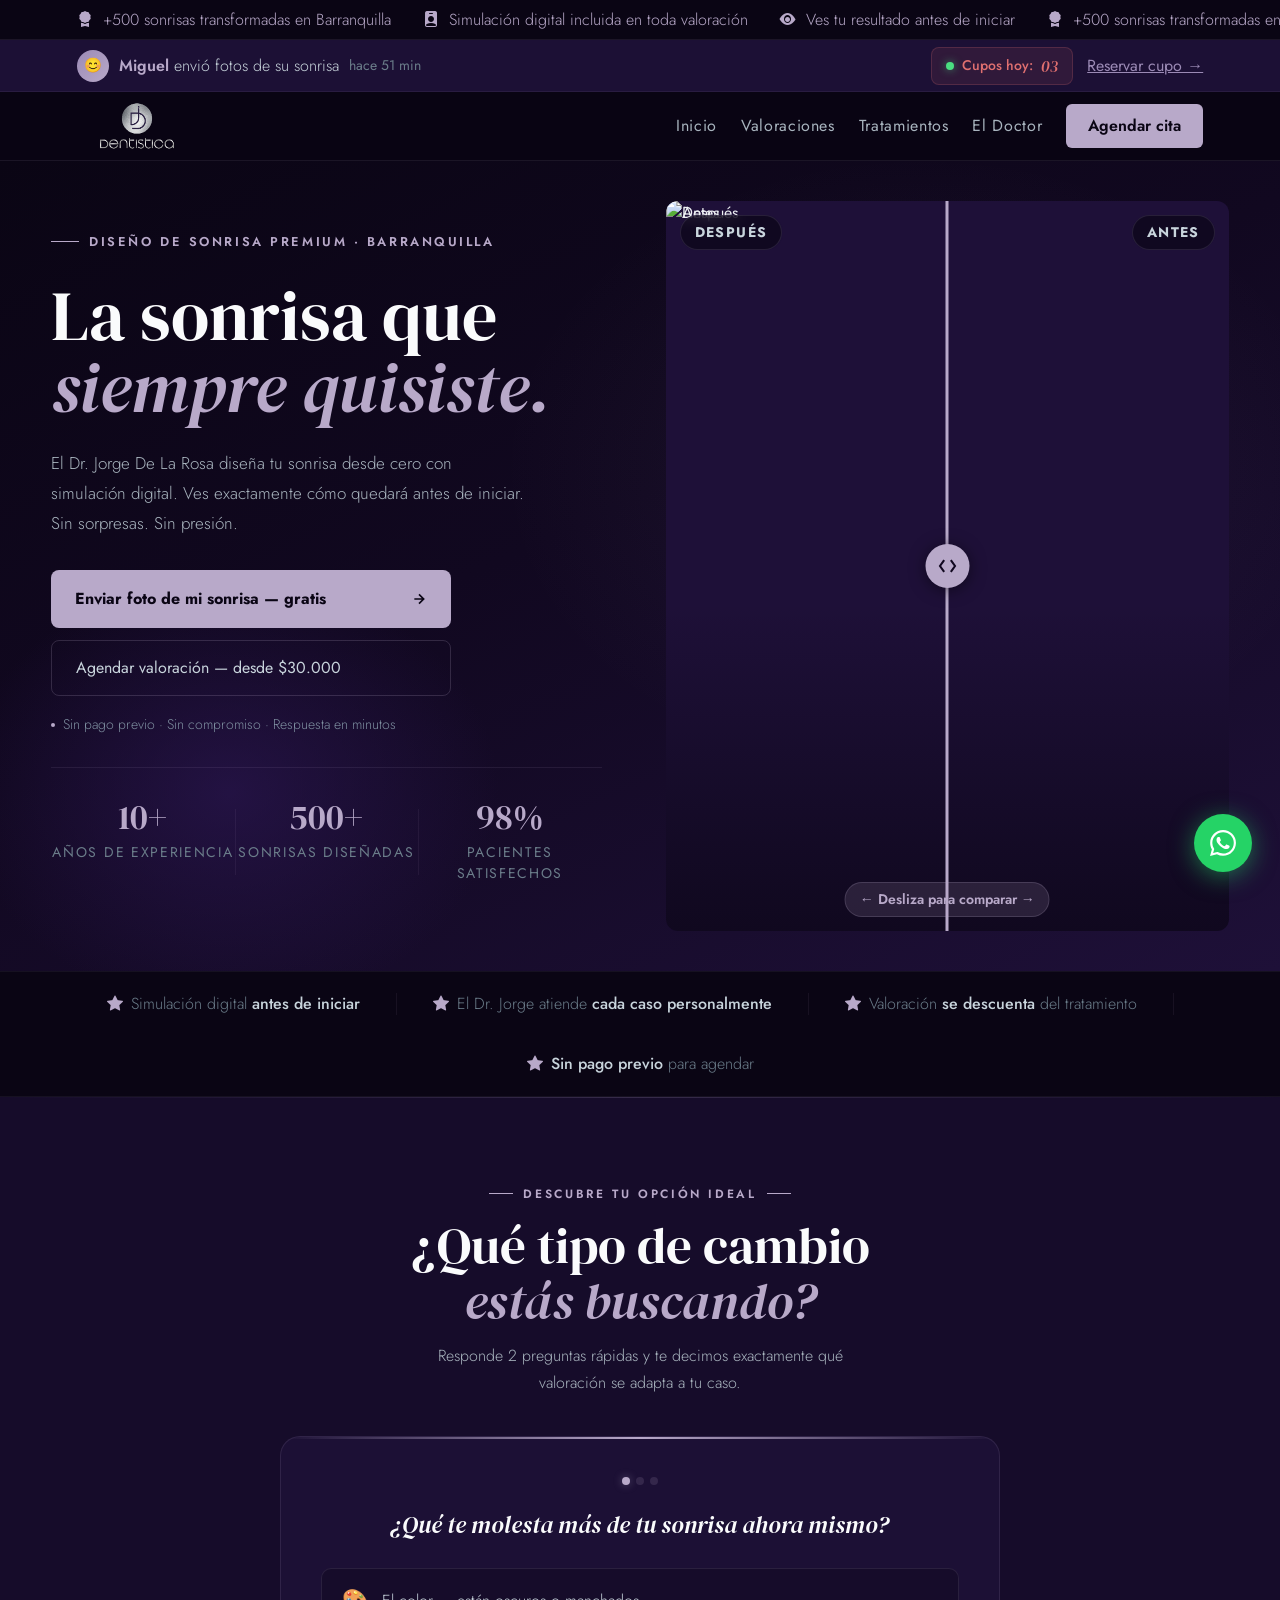
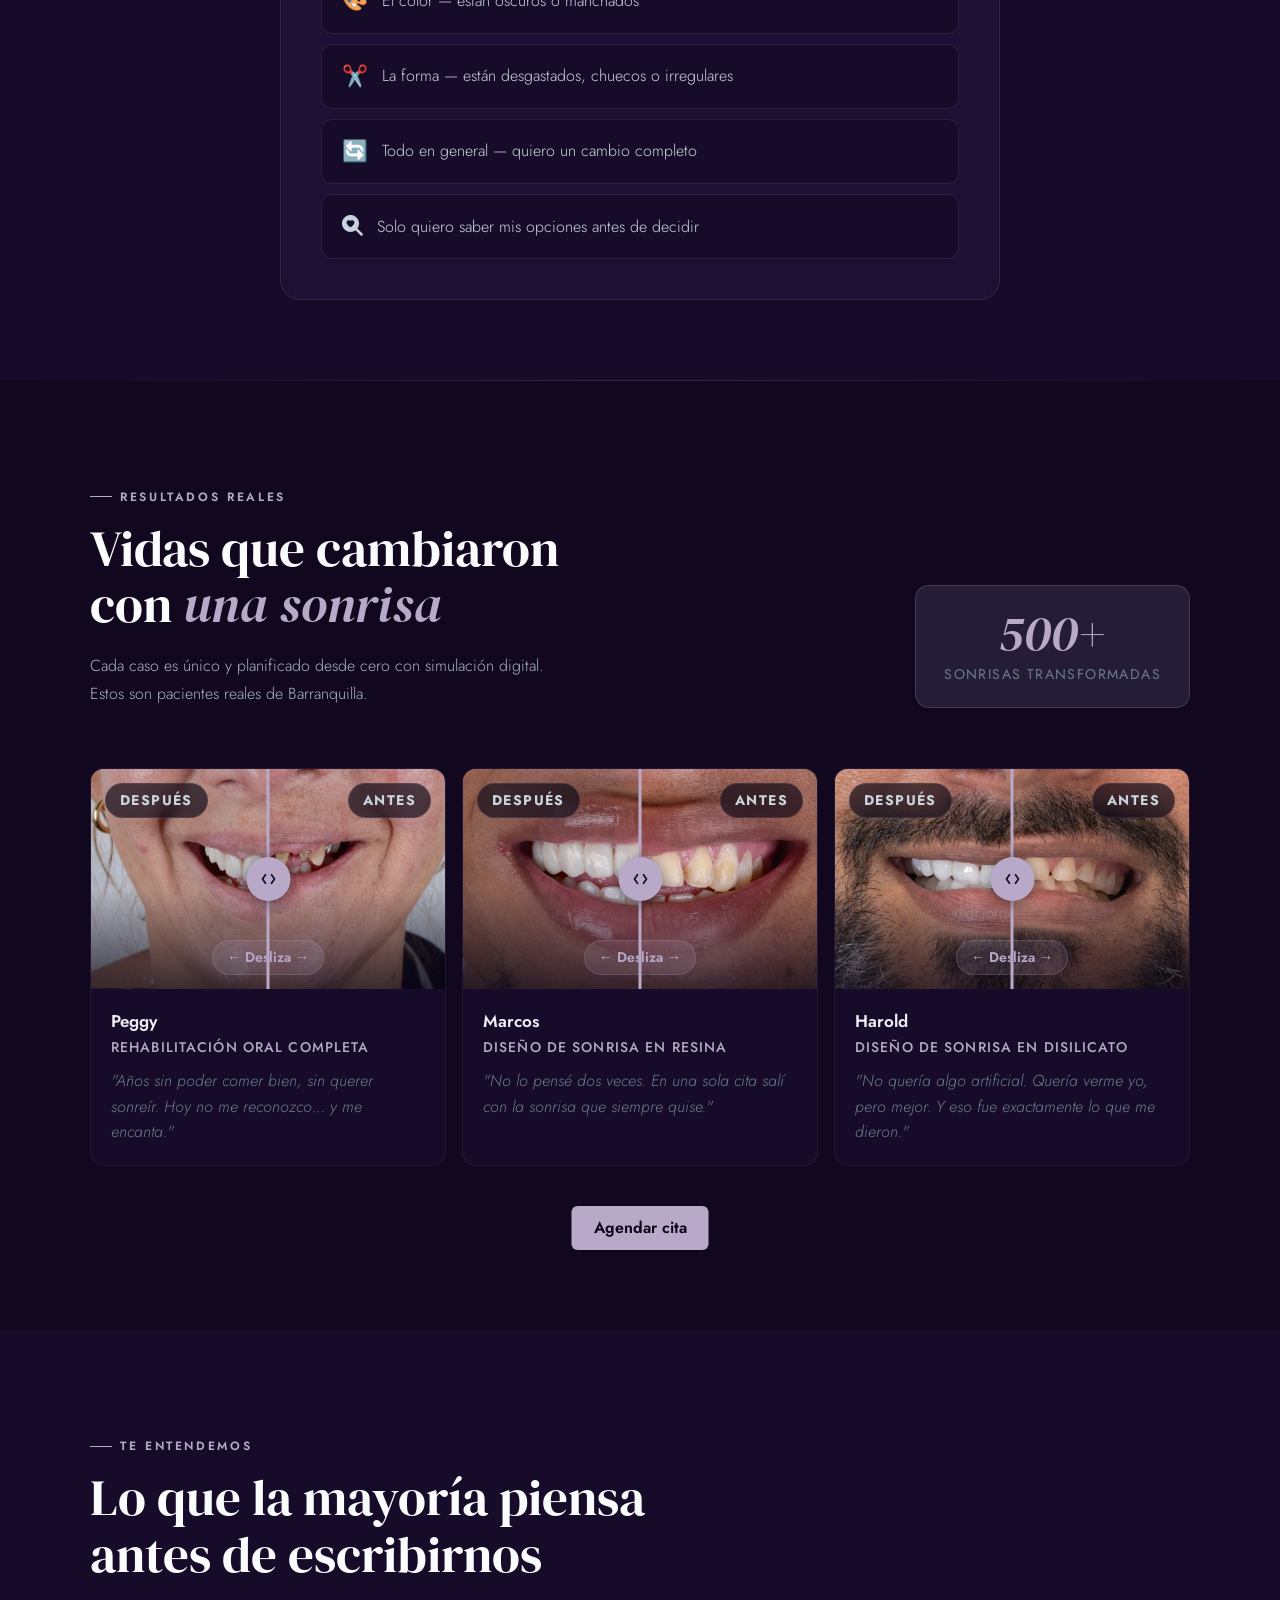
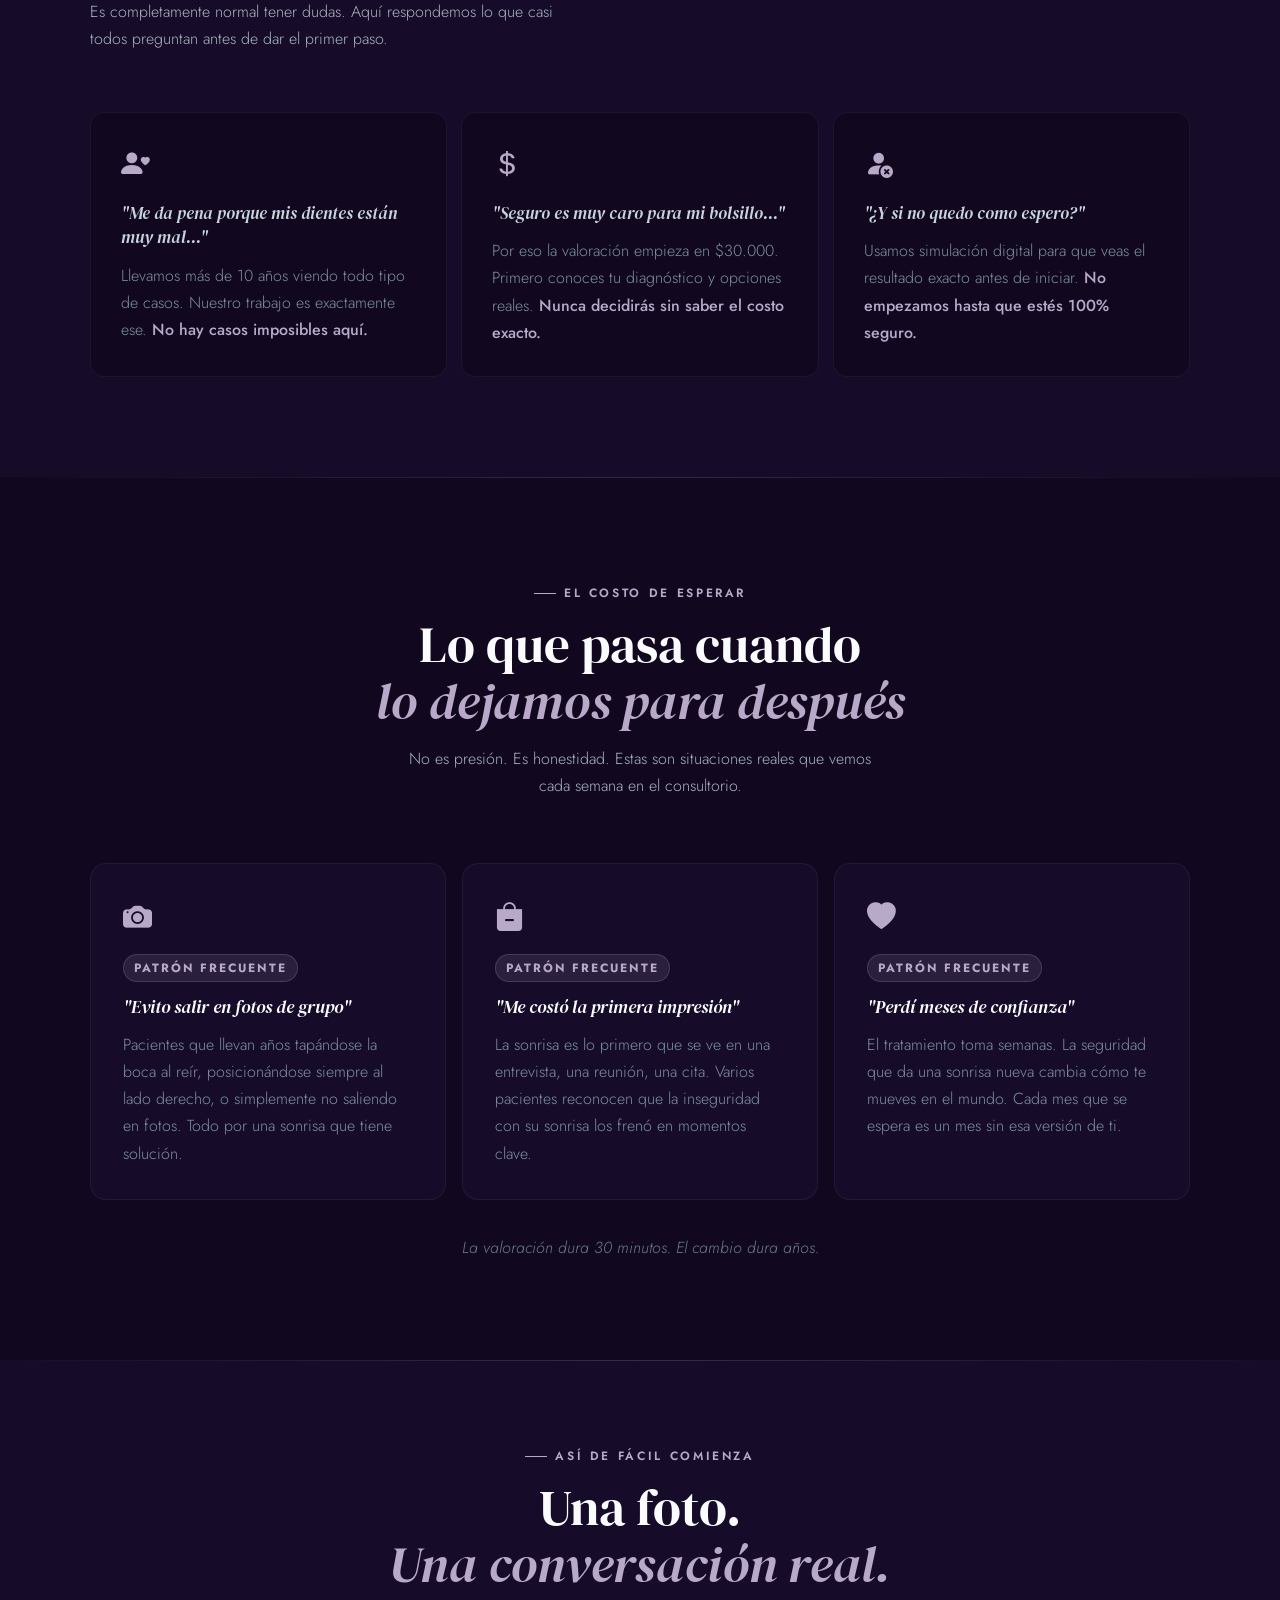
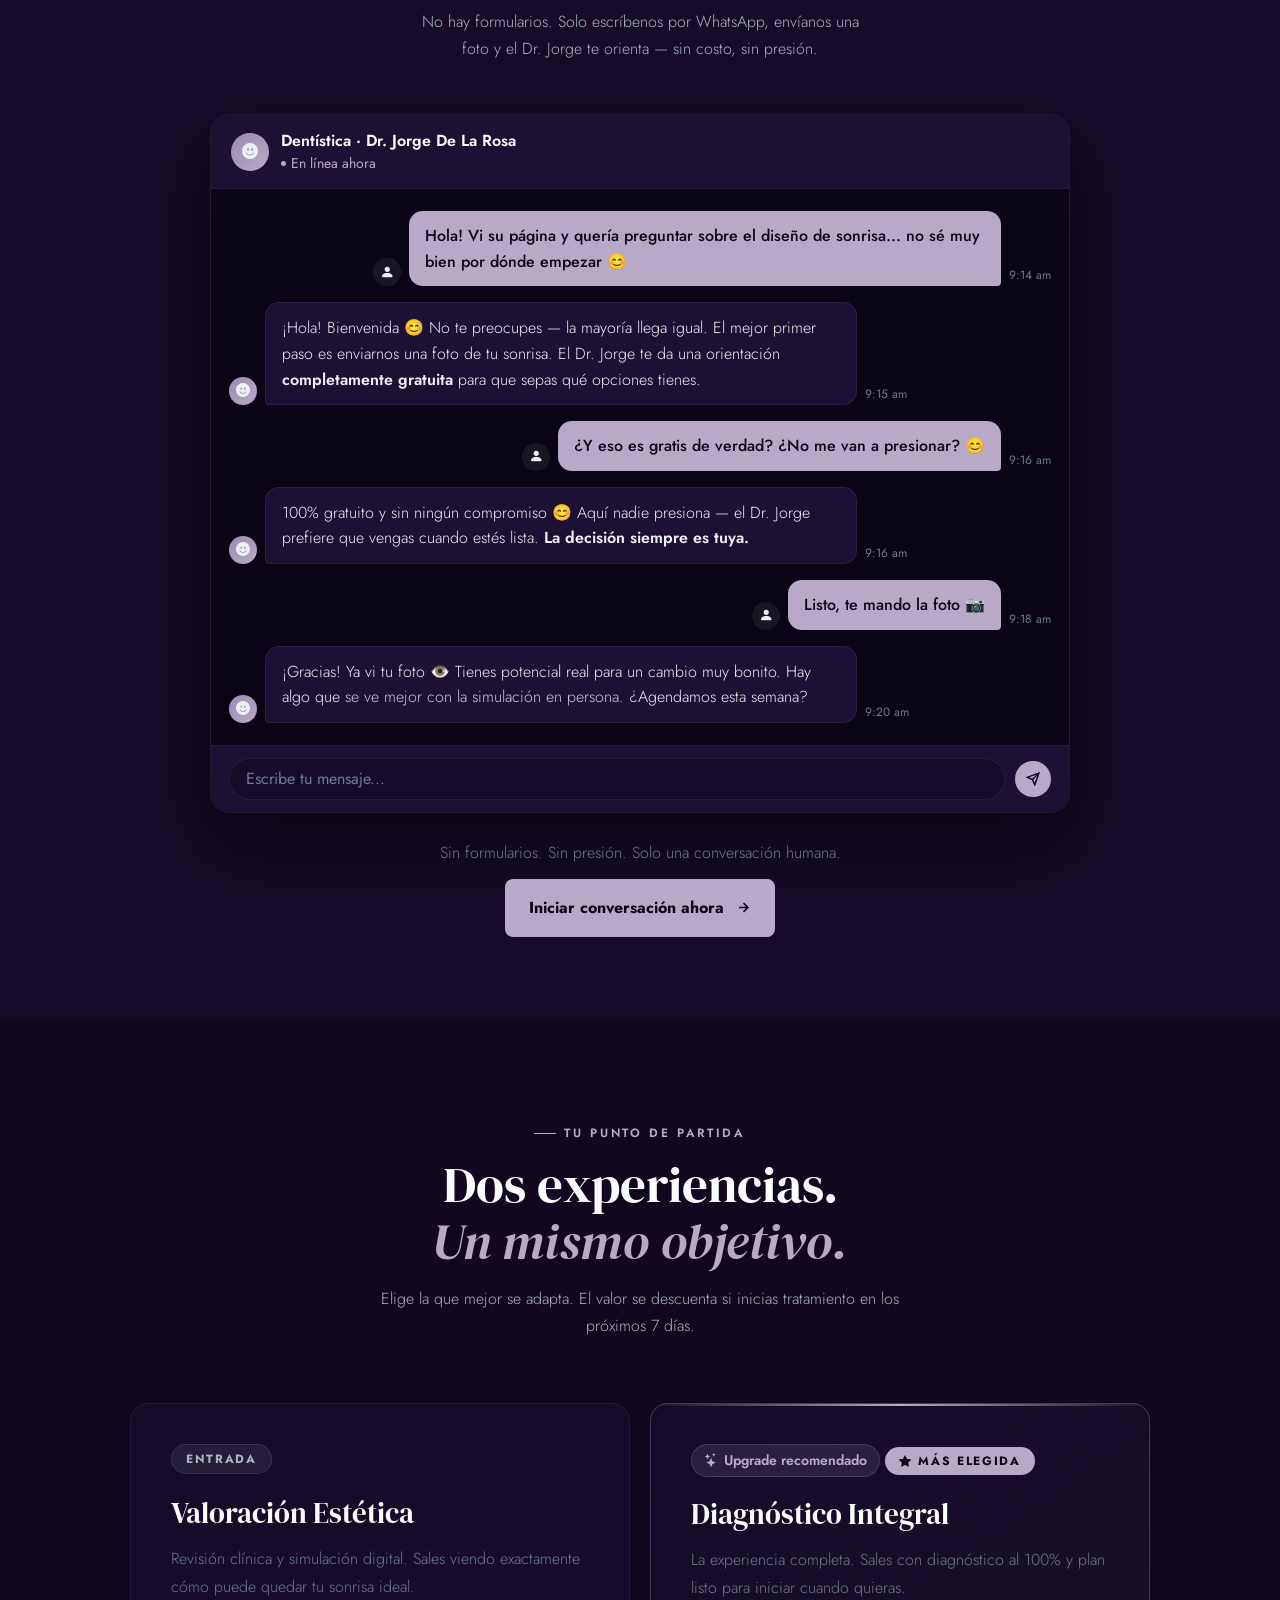
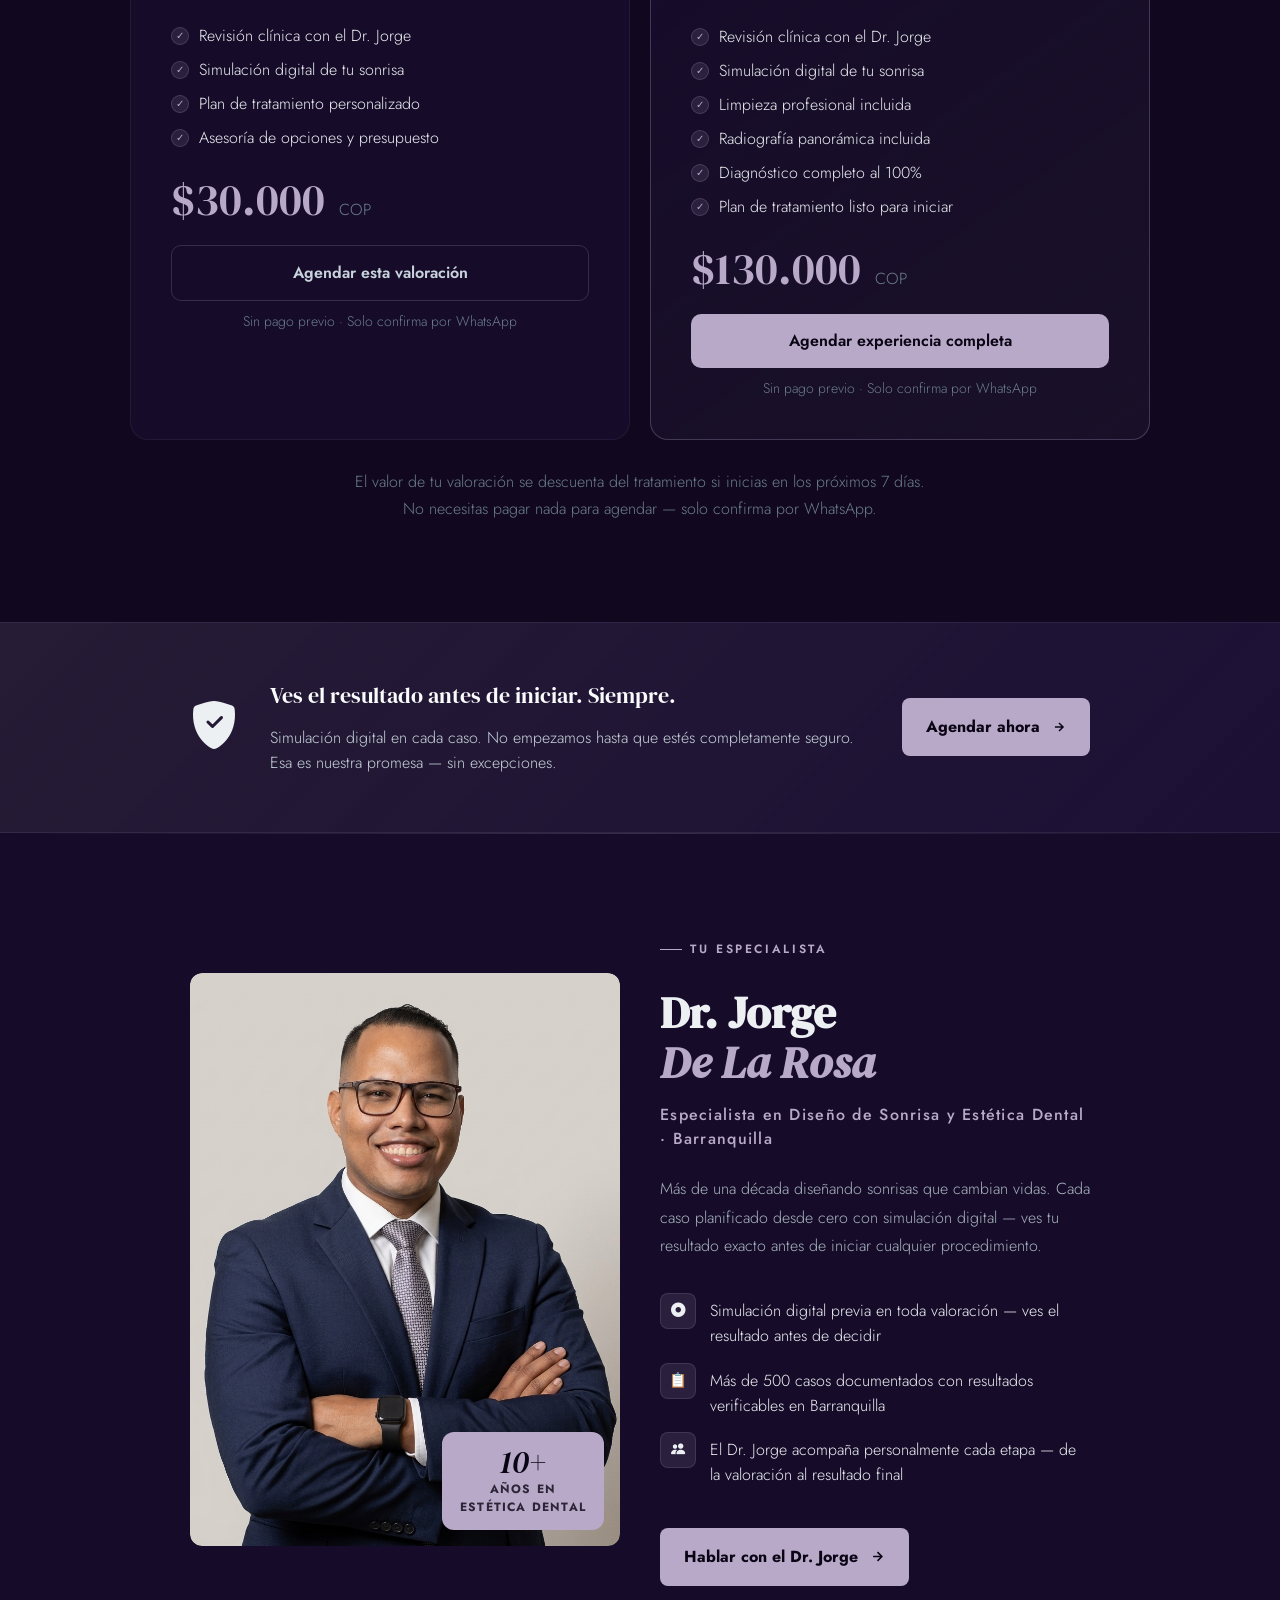
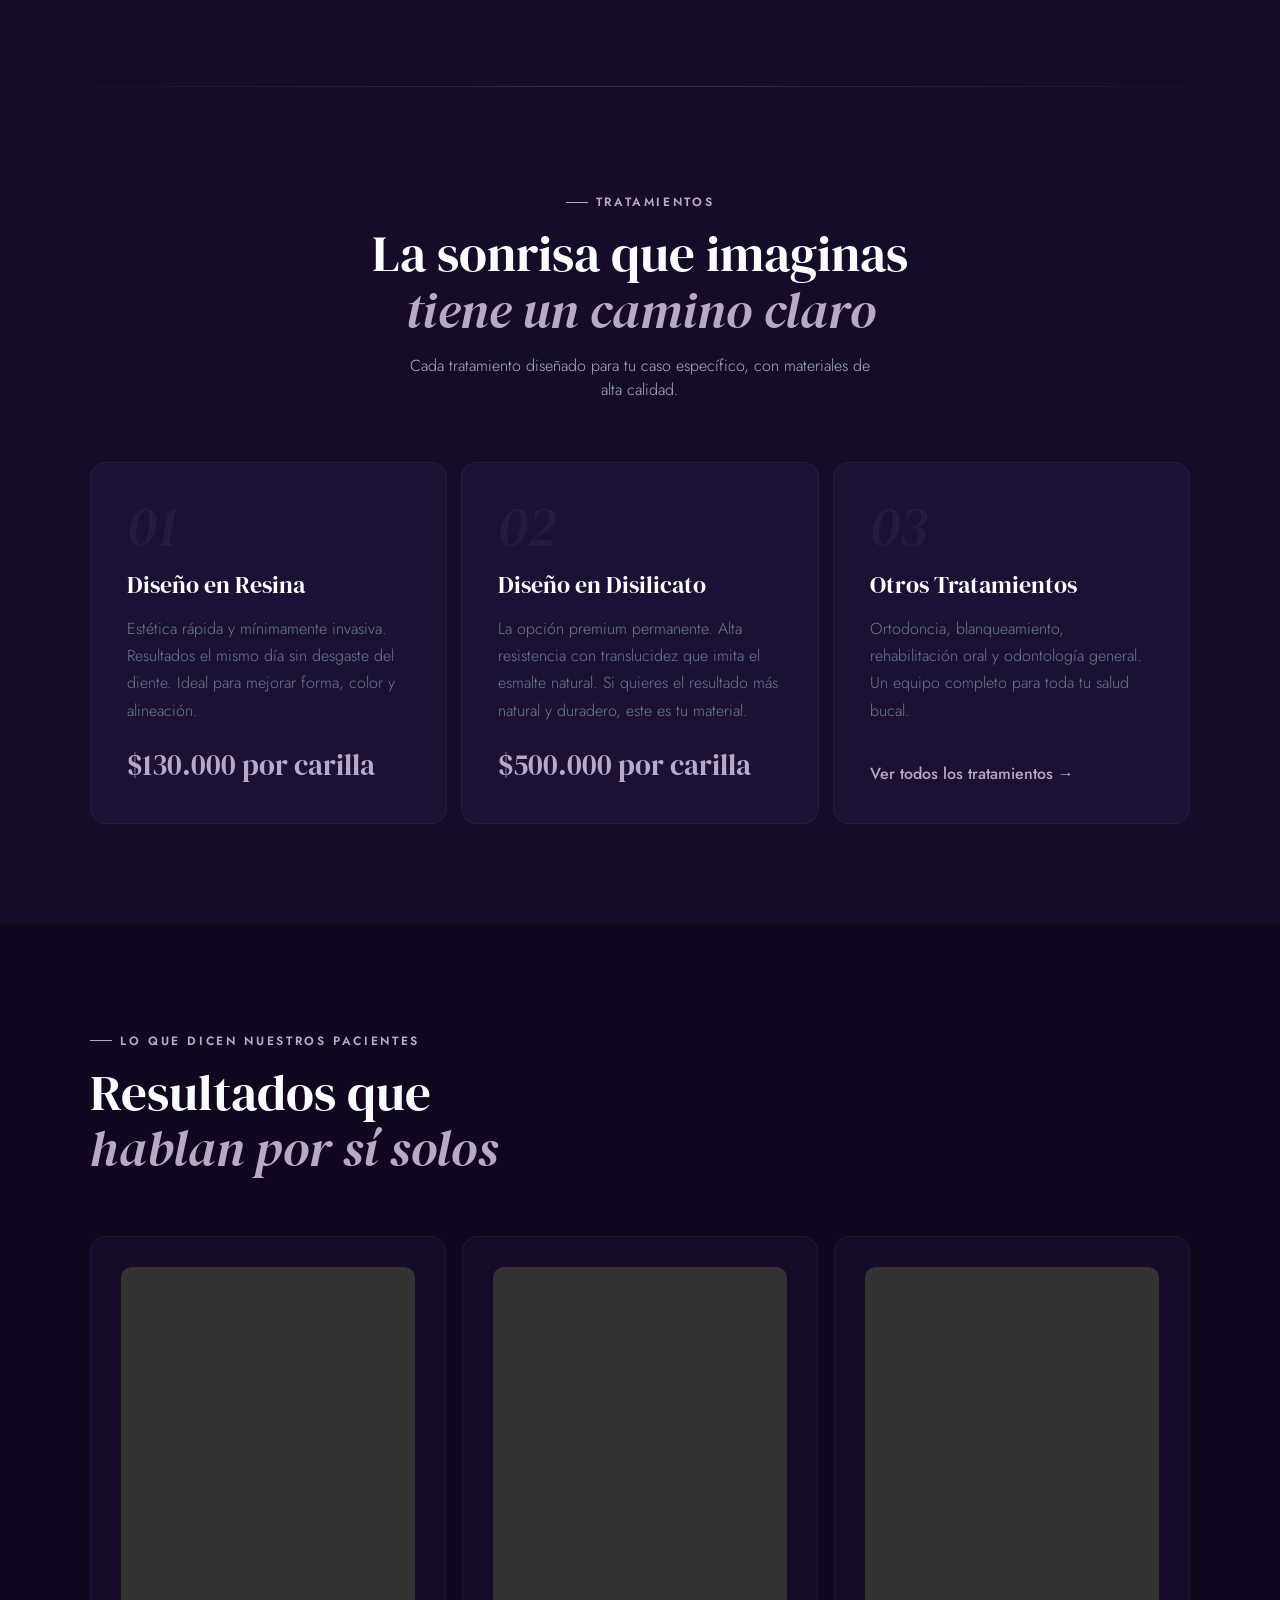
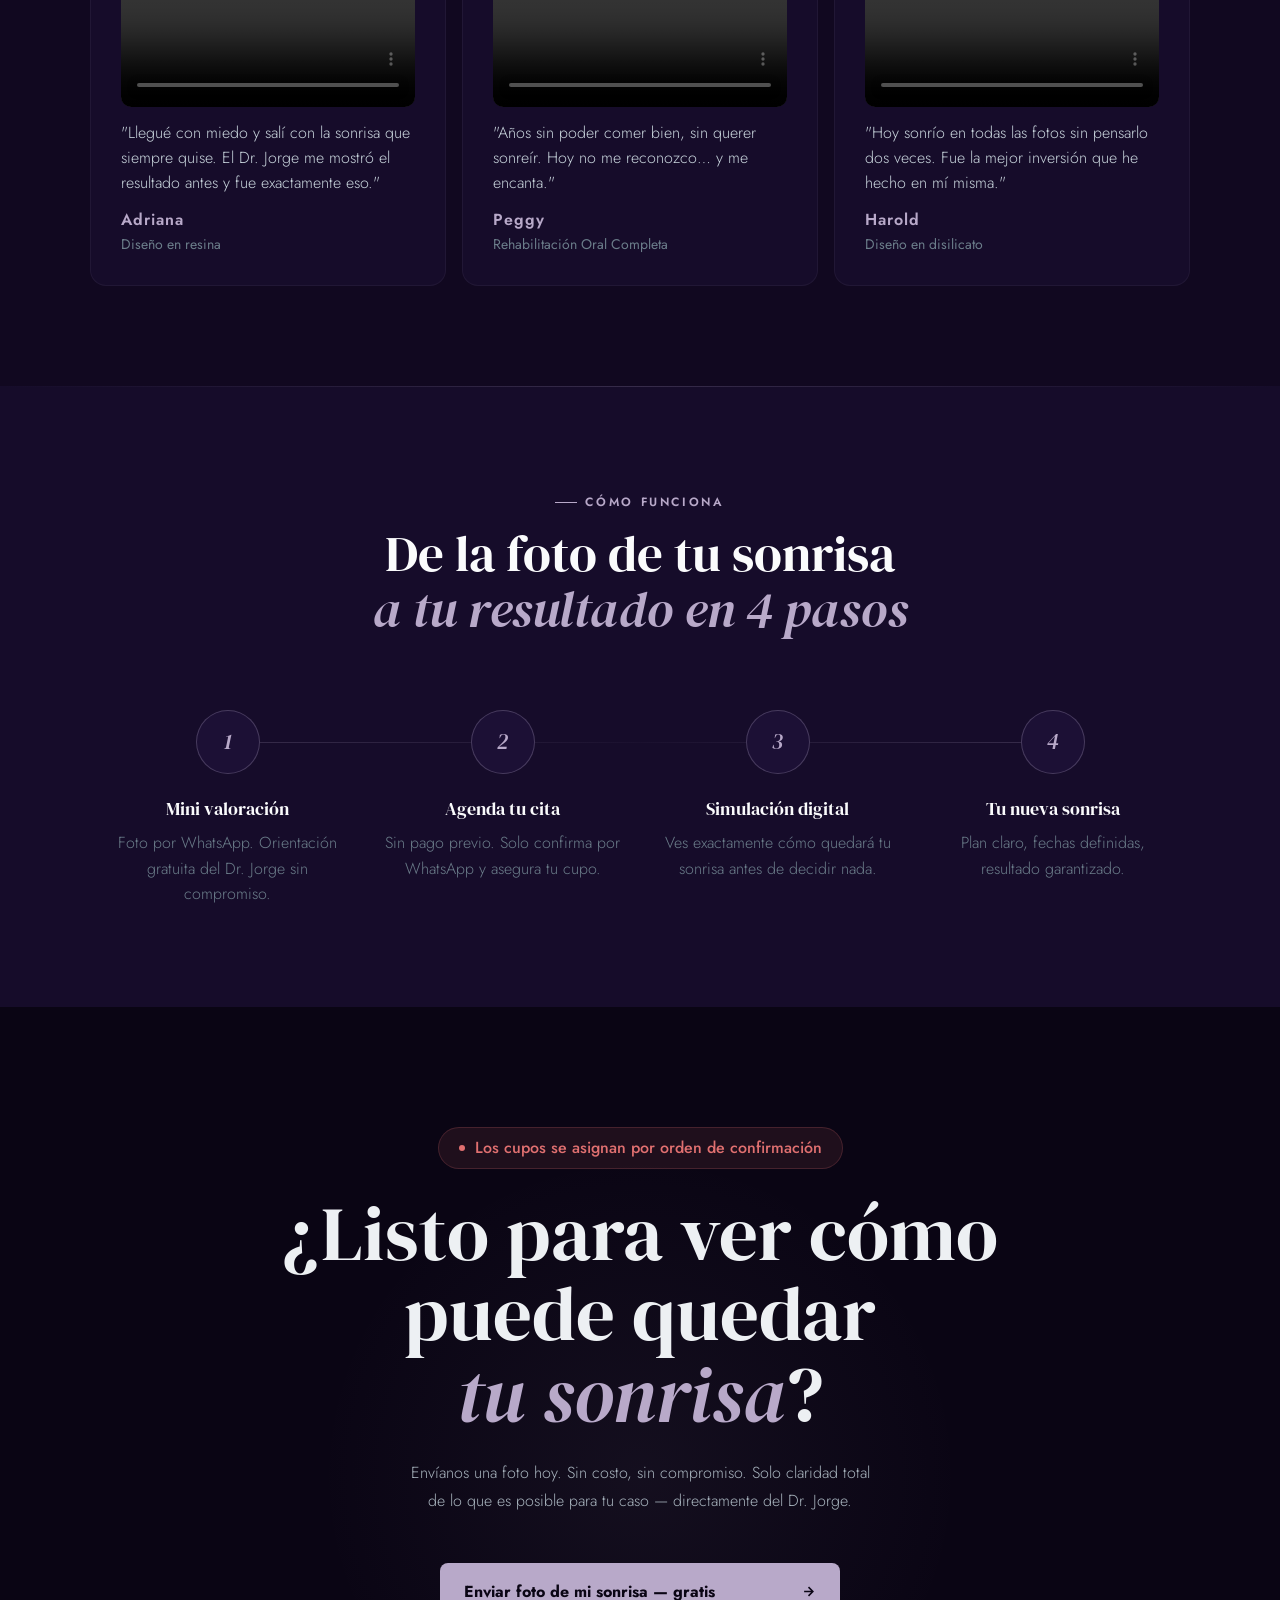
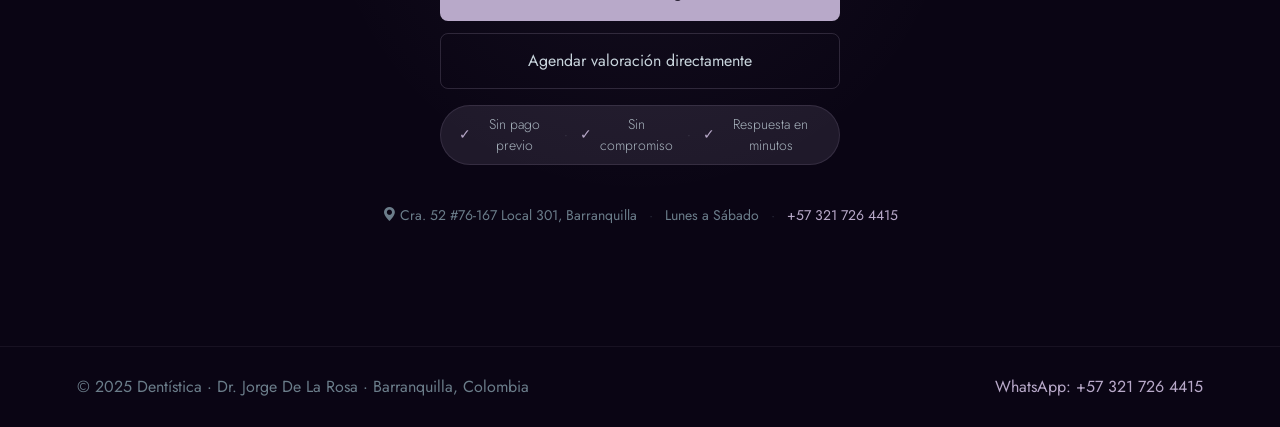
==== commit efddd165: "fix/og.img" ====
--- a/index.html
+++ b/index.html
@@ -4,11 +4,23 @@
   <meta charset="UTF-8">
   <meta name="viewport" content="width=device-width, initial-scale=1.0">
   <title>Dentística · Diseño de Sonrisa Premium | Barranquilla</title>
+  <meta name="description" content="El Dr. Jorge De La Rosa diseña tu sonrisa desde cero con simulación digital en Barranquilla. Ves exactamente cómo quedará antes de iniciar. Valoración desde $30.000.">
+  <meta name="keywords" content="diseño de sonrisa Barranquilla, simulación digital dental, carillas dentales Barranquilla, estética dental Barranquilla, Dr. Jorge De La Rosa">
+  <meta name="author" content="Dentistica">
+  <meta name="robots" content="index, follow">
+  <meta property="og:title" content="Dentística · Diseño de Sonrisa Premium | Barranquilla">
+  <meta property="og:description" content="El Dr. Jorge De La Rosa diseña tu sonrisa desde cero con simulación digital en Barranquilla. Ves exactamente cómo quedará antes de iniciar. Valoración desde $30.000.">
+  <meta property="og:image" content="./img/portada.png">
+  <meta property="og:url" content="https://dentisticacolombia.com/">
+  <meta property="og:type" content="website">
   <link rel="preconnect" href="https://fonts.googleapis.com">
   <link href="https://fonts.googleapis.com/css2?family=Marcellus&family=DM+Serif+Display:ital@0;1&family=Jost:wght@300;400;500;600&display=swap" rel="stylesheet">
   <link rel="stylesheet" href="https://cdn.jsdelivr.net/npm/bootstrap-icons@1.10.5/font/bootstrap-icons.css">
   <link rel="stylesheet" href="styles.css">
-  <link rel="icon" href="img/logoDentisticaCompleto.png">
+  <link rel="icon" href="img/logoDentisticaCompleto.png" type="image/x-icon">
+  <link rel="apple-touch-icon" sizes="180x180" href="img/logoDentisticaCompleto.png">
+  <link rel="icon" type="image/png" sizes="32x32" href="img/logoDentisticaCompleto.png">
+  <link rel="icon" type="image/png" sizes="16x16" href="img/logoDentisticaCompleto.png">
 </head>
 <body>
 
--- a/styles.css
+++ b/styles.css
@@ -829,6 +829,21 @@
   color: var(--metal-d); margin-top: 10px; font-weight: 300;
   position: relative; z-index: 1;
 }
+.photo-box {
+  display: flex;
+  align-items: flex-start;
+  gap: 12px;
+  background: rgba(184,169,201,.06);
+  border: 1px solid rgba(184,169,201,.12);
+  border-radius: 10px;
+  padding: 14px 16px;
+  margin-bottom: 24px;
+  position: relative; z-index: 1;
+}
+.photo-icon { font-size: 1.4rem; flex-shrink: 0; margin-top: 1px }
+.photo-text { font-size: 0.9375rem; color: var(--metal); font-weight: 300; line-height: 1.65 }
+.photo-text strong { color: var(--lila); font-weight: 500 }
+
 .val-footnote {
   margin-top: 28px; display: flex; align-items: flex-start; gap: 10px;
   background: var(--lila-dim); border: 1px solid rgba(184,169,201,.12);
